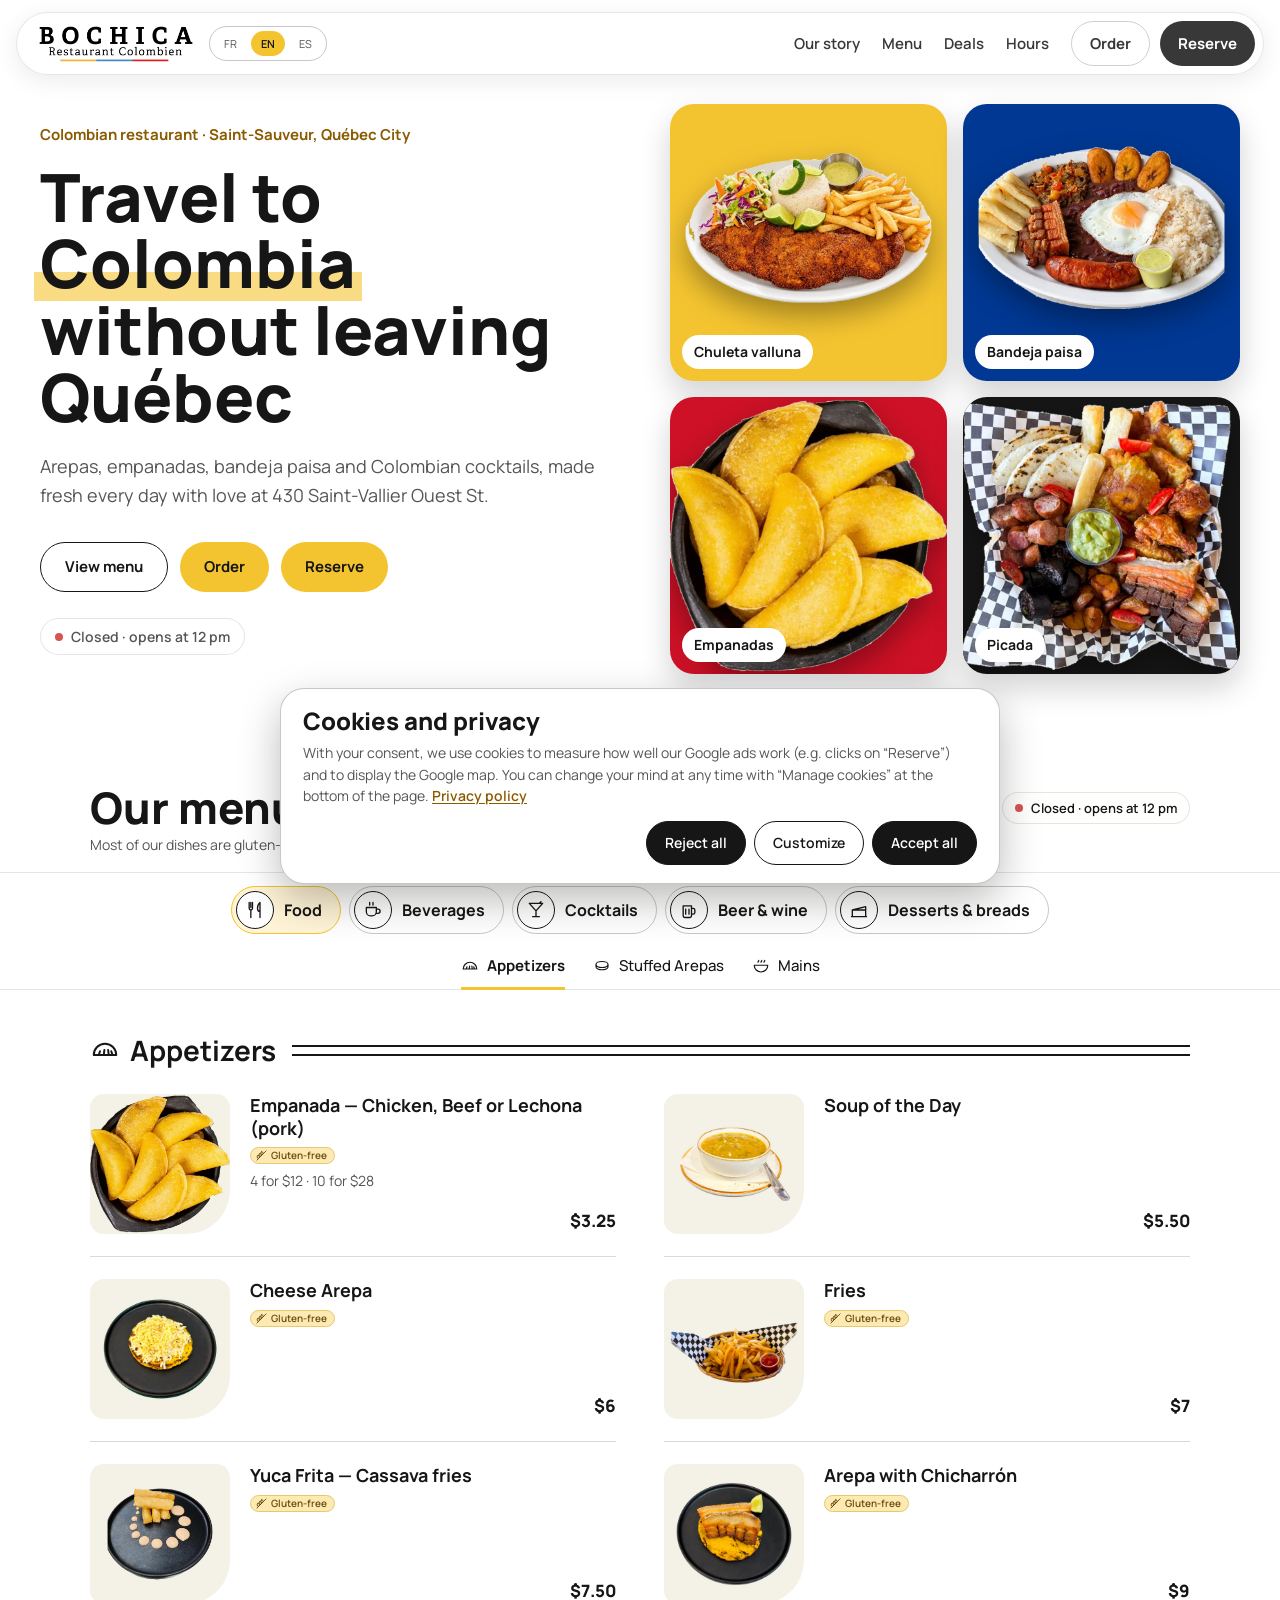
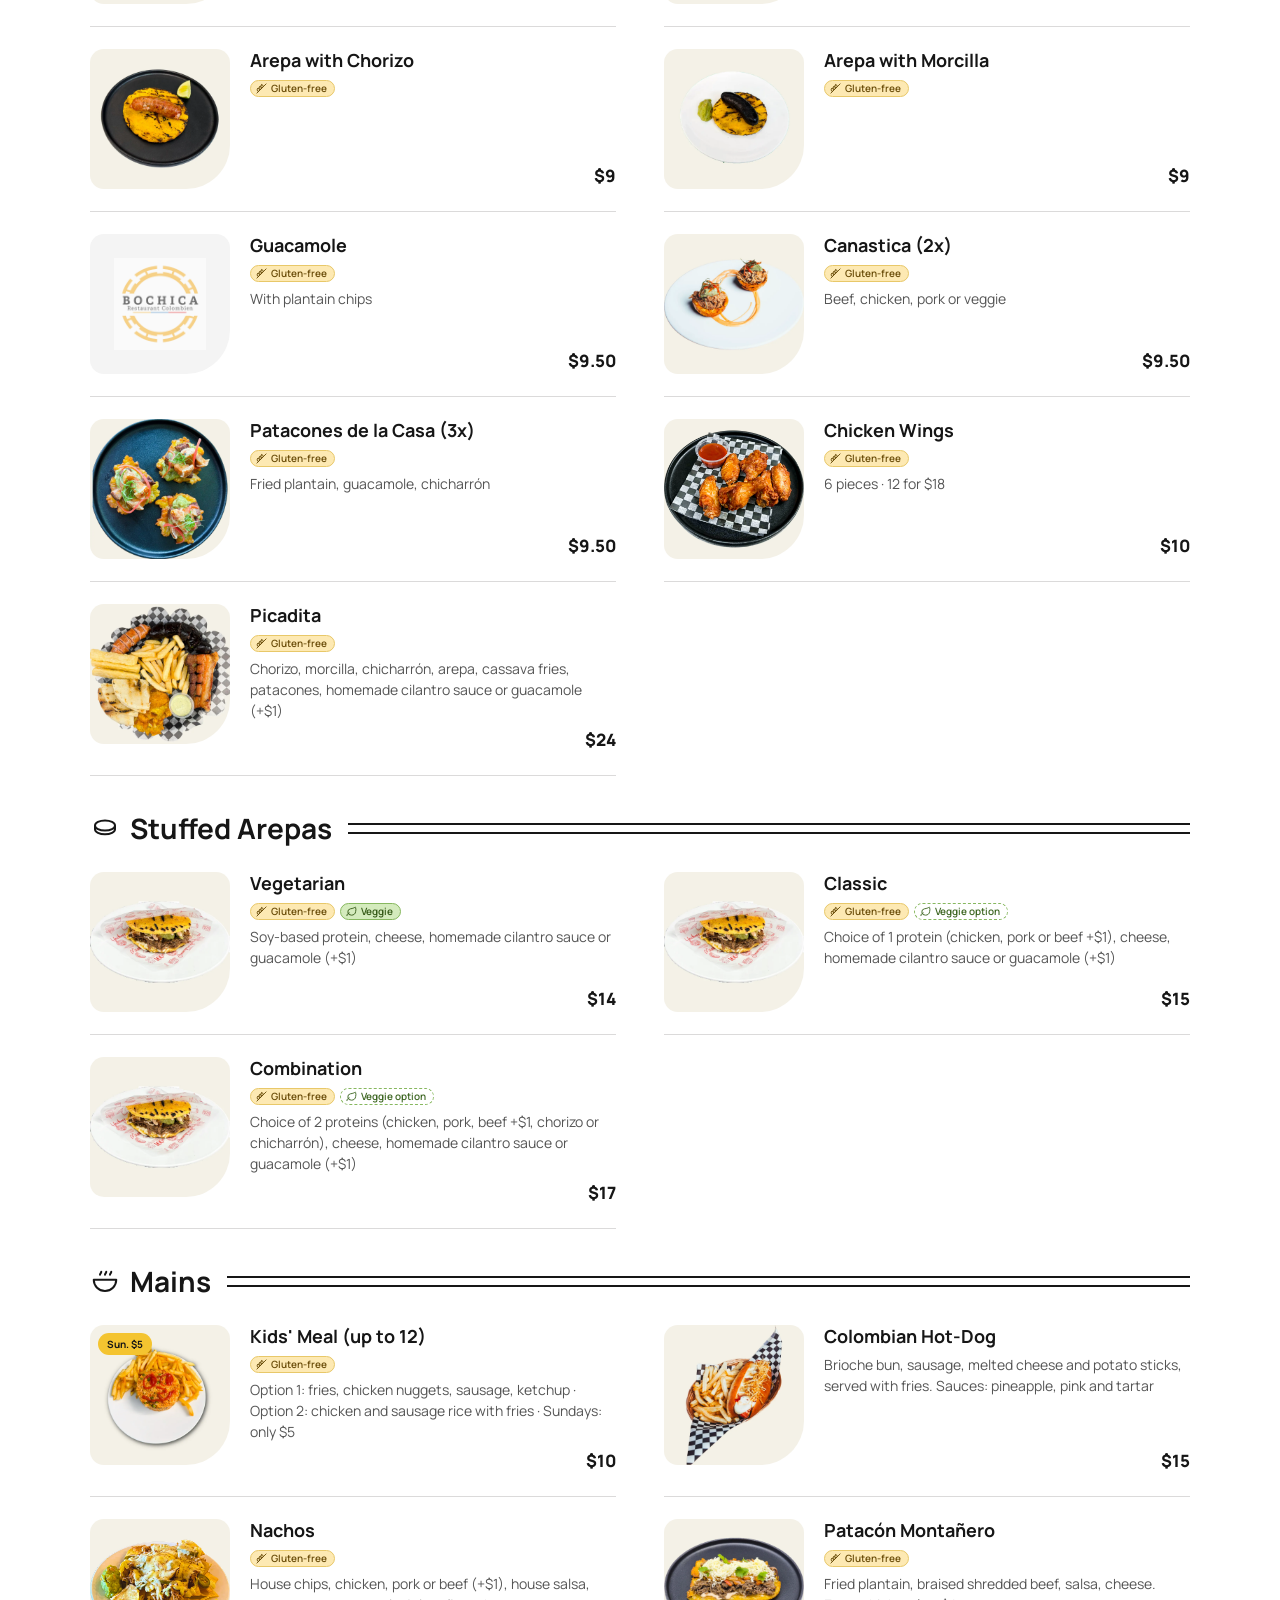
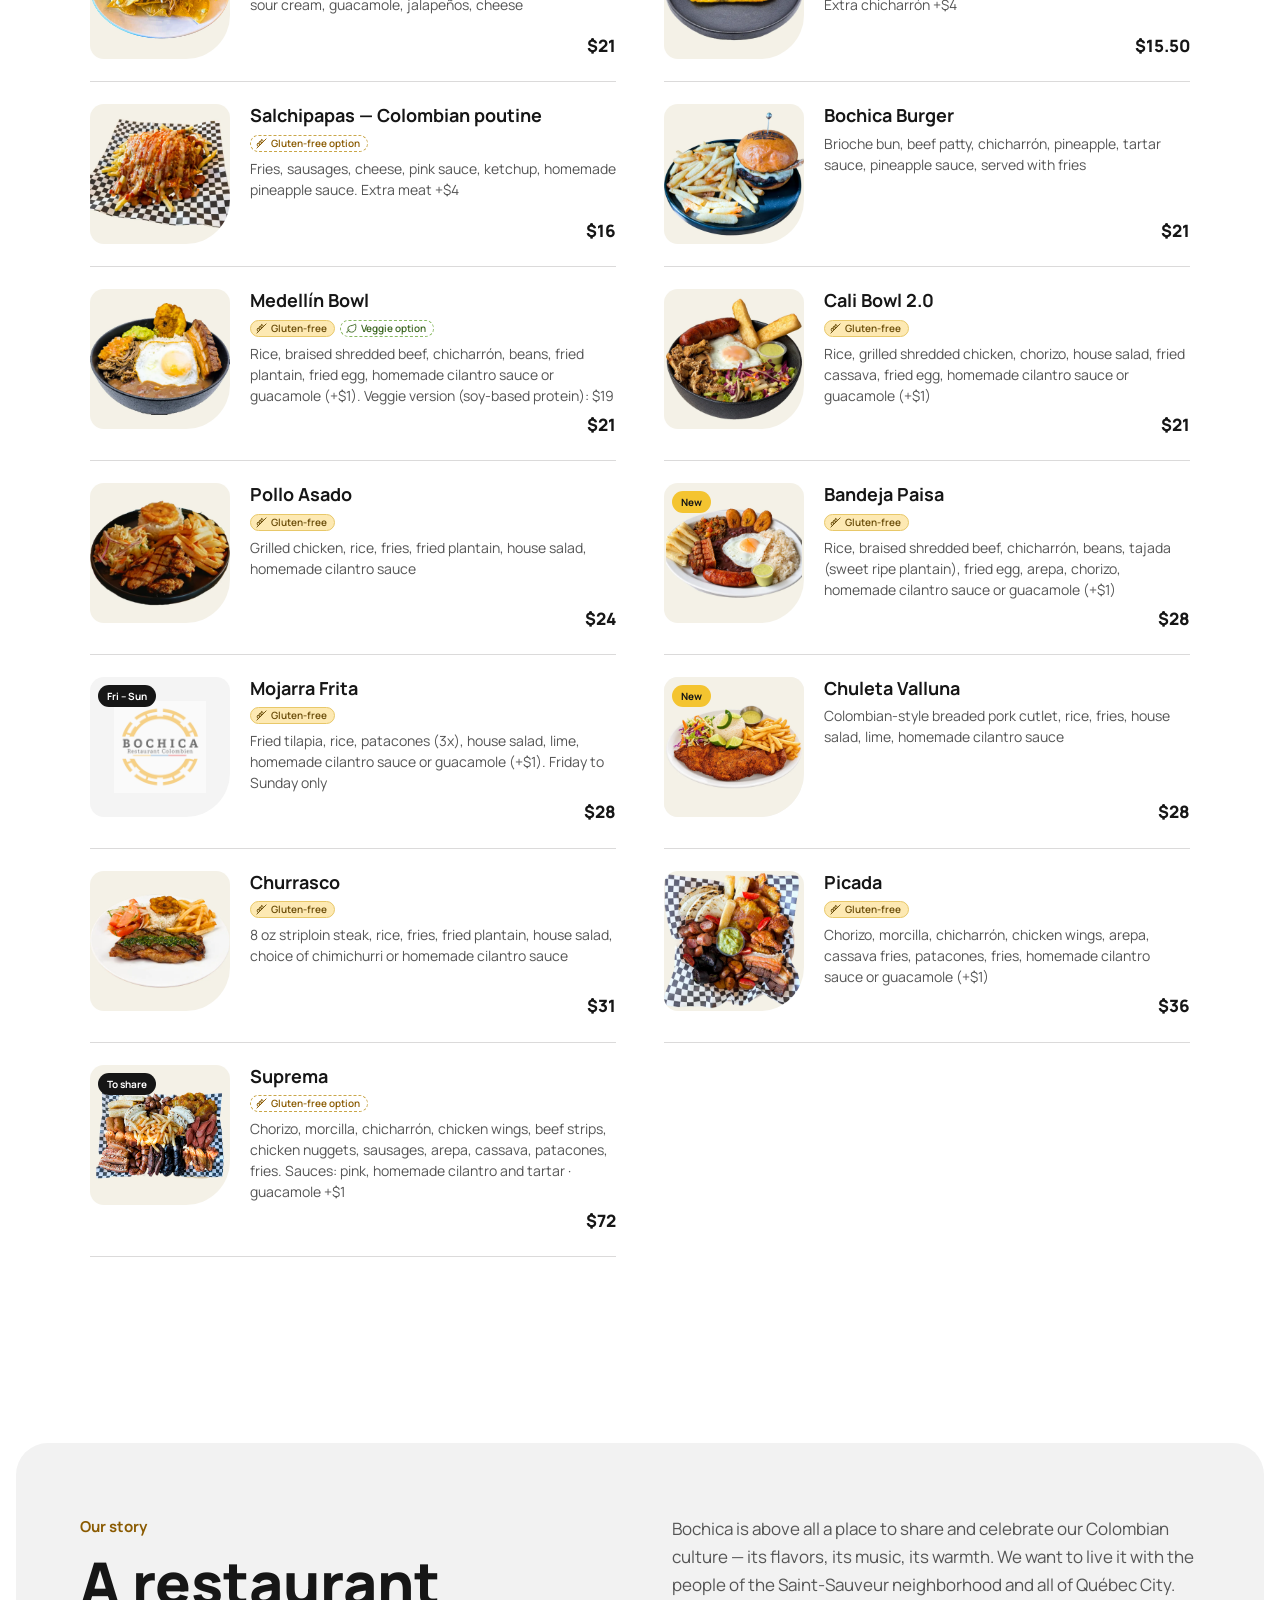
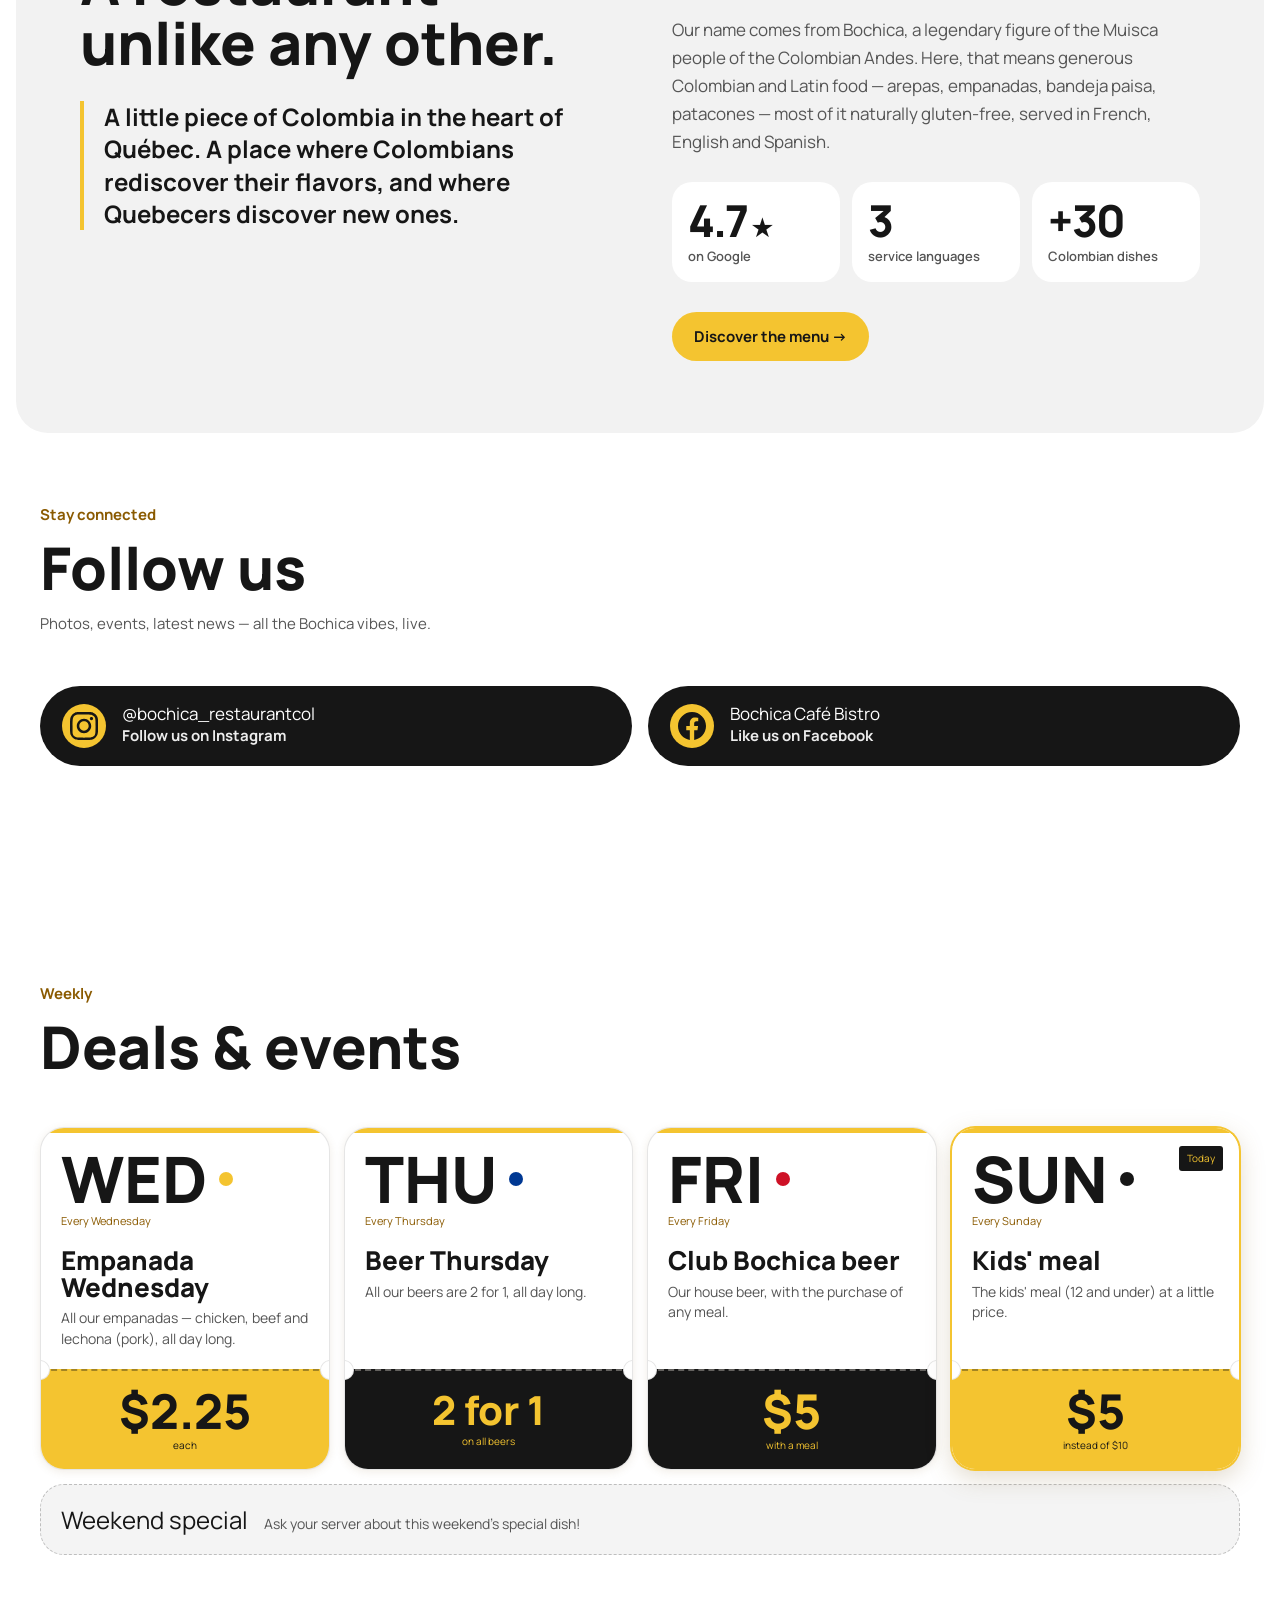
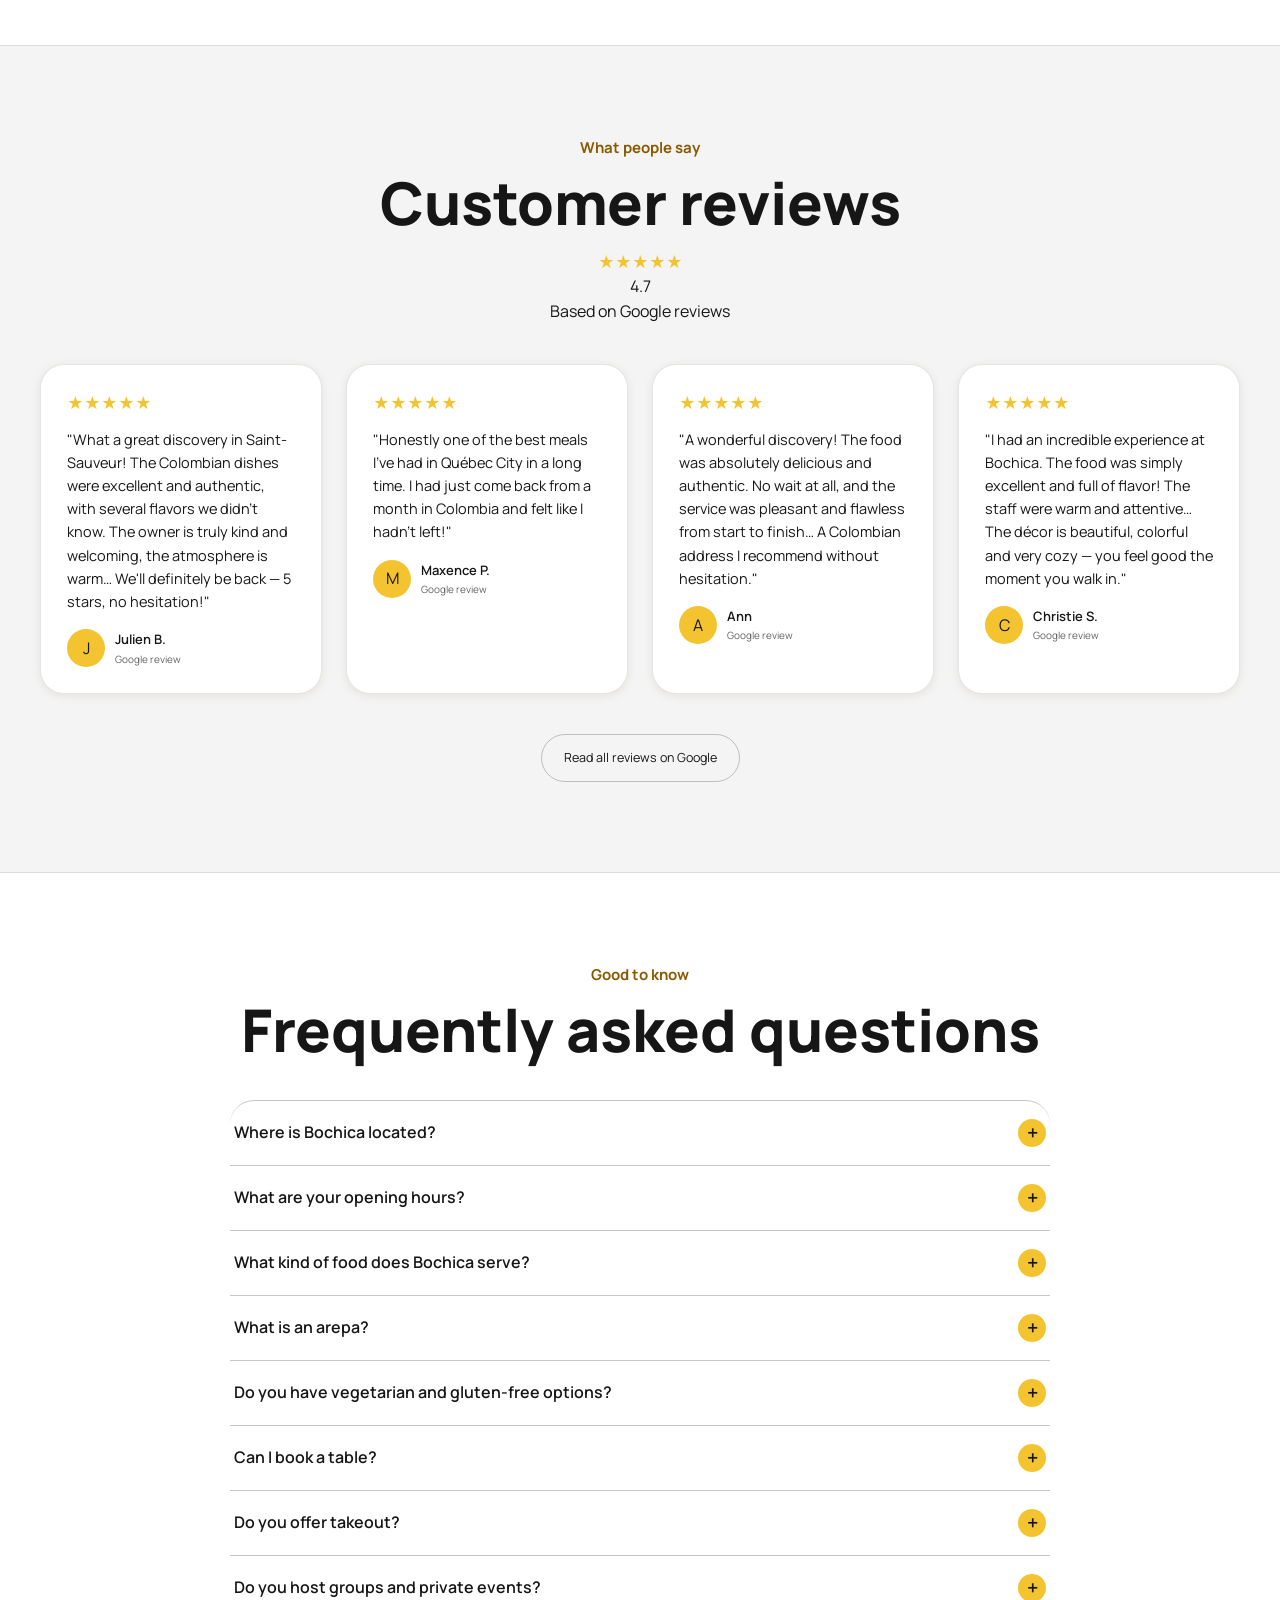
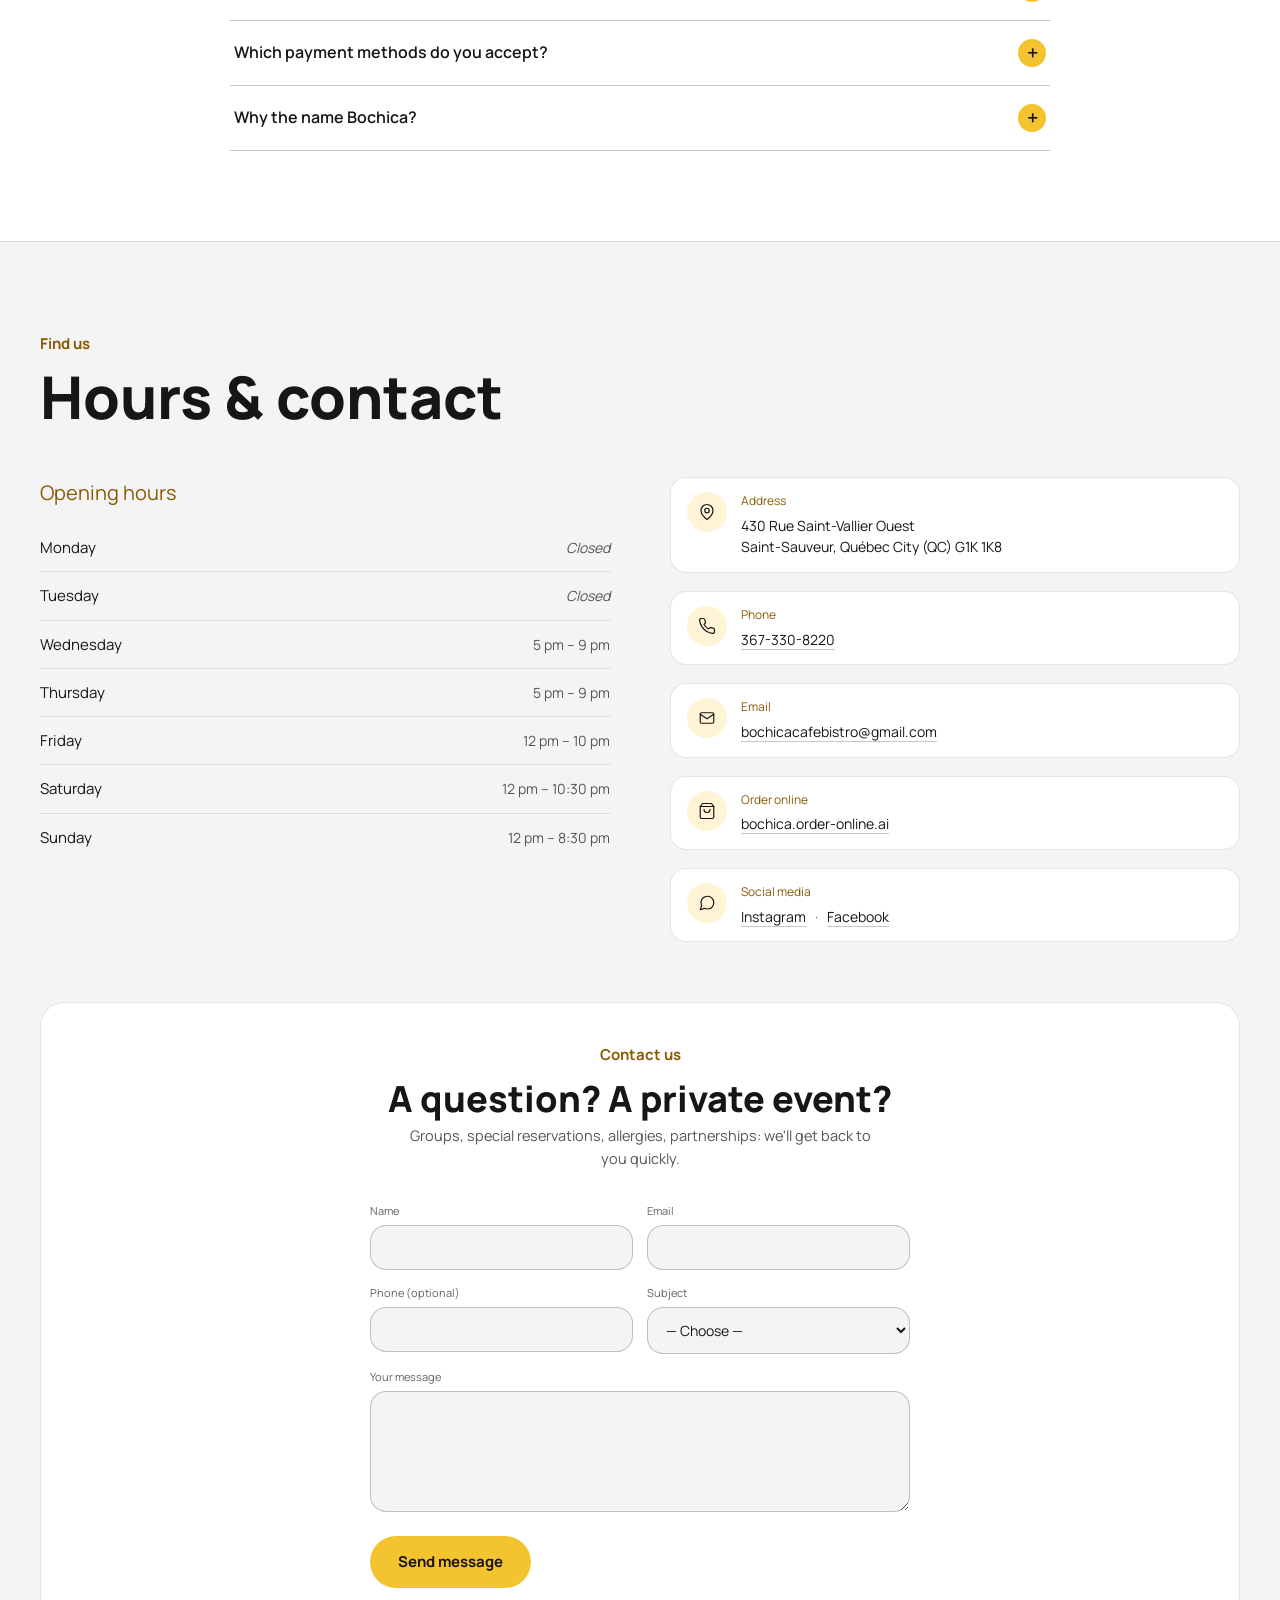
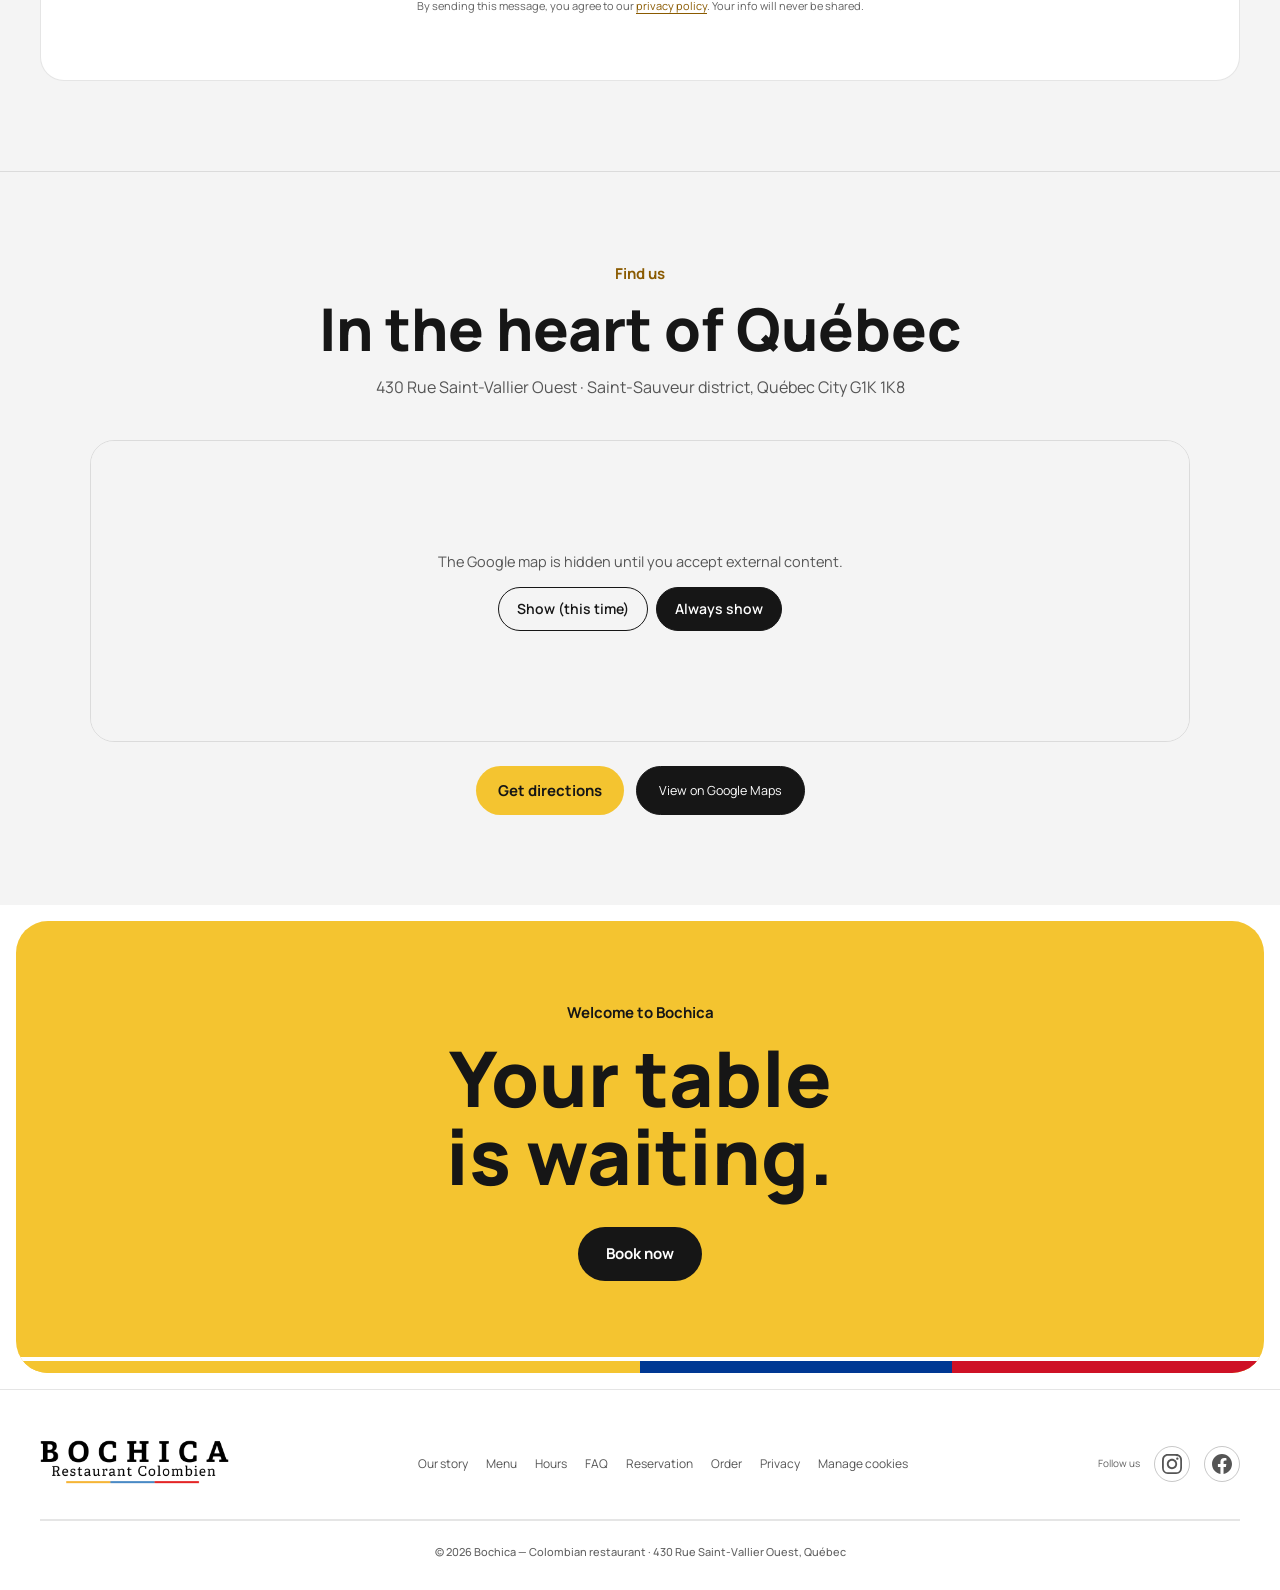
==== en/index.html @ 5a5da404 "sdf" ====
<!DOCTYPE html>
<!-- ⚠️ FICHIER GÉNÉRÉ par tools/build_lang.py à partir de index.html — NE PAS MODIFIER À LA MAIN.
     Modifier index.html (attributs data-en) puis relancer : python3 tools/build_lang.py -->

<html data-page-lang="en" lang="en-CA">
<head>
<meta charset="utf-8"/>
<meta content="width=device-width, initial-scale=1.0" name="viewport"/>
<meta content="light" name="color-scheme"/>
<!-- ============ SEO — Balises principales ============ -->
<title>Bochica Restaurant Colombien · Colombian &amp; Latin Food, Québec City</title>
<meta content="Colombian and Latin restaurant in Québec City: arepas, empanadas, bandeja paisa, cocktails. Saint-Sauveur, 430 Saint-Vallier W. Book or order online." name="description"/>
<meta content="Bochica Restaurant Colombien" name="author"/>
<meta content="index, follow, max-image-preview:large, max-snippet:-1, max-video-preview:-1" name="robots"/>
<meta content="CA-QC" name="geo.region"/>
<meta content="Québec" name="geo.placename"/>
<meta content="46.811622;-71.239785" name="geo.position"/>
<meta content="46.811622, -71.239785" name="ICBM"/>
<!-- URL canonique -->
<link href="https://bochicacafebistro.ca/en/" rel="canonical"/>
<!-- Favicon & icônes -->
<link href="/favicon.ico" rel="icon" type="image/x-icon"/>
<link href="/images/favicon-16x16.png" rel="icon" sizes="16x16" type="image/png"/>
<link href="/images/favicon-32x32.png" rel="icon" sizes="32x32" type="image/png"/>
<link href="/images/favicon-48x48.png" rel="icon" sizes="48x48" type="image/png"/>
<link href="/images/apple-touch-icon.png" rel="apple-touch-icon" sizes="180x180"/>
<link href="/site.webmanifest" rel="manifest"/>
<meta content="#f5f1e8" name="theme-color"/>
<meta content="yes" name="apple-mobile-web-app-capable"/>
<meta content="yes" name="mobile-web-app-capable"/>
<meta content="default" name="apple-mobile-web-app-status-bar-style"/>
<meta content="Bochica" name="apple-mobile-web-app-title"/>
<!-- Préchargement des ressources critiques pour Core Web Vitals -->
<!-- NOTE: pas de preload du logo (800 KB) — non-LCP, gaspille de la bande passante critique.
       NOTE: le preload de hero.jpg a été retiré car le fichier n'existe pas encore.
       À réactiver dès que images/hero.jpg (poster vidéo) sera ajouté. -->
<!-- DNS prefetch pour optimiser les connexions externes -->
<link href="https://widgets.libroreserve.com" rel="dns-prefetch"/>
<link href="https://bochica.order-online.ai" rel="dns-prefetch"/>
<link href="https://www.google.com" rel="dns-prefetch"/>
<!-- Typographie : Bebas Neue (titres impact) + Inter (corps) + JetBrains Mono (microcopy) -->
<link href="https://fonts.googleapis.com" rel="preconnect"/>
<link crossorigin="" href="https://fonts.gstatic.com" rel="preconnect"/>
<link as="style" href="https://fonts.googleapis.com/css2?family=Bebas+Neue&amp;family=Manrope:wght@500;600;700;800&amp;family=Inter:wght@400;500;600;700&amp;family=JetBrains+Mono:wght@400;500;600&amp;display=swap" rel="preload"/>
<link href="https://fonts.googleapis.com/css2?family=Bebas+Neue&amp;family=Manrope:wght@500;600;700;800&amp;family=Inter:wght@400;500;600;700&amp;family=JetBrains+Mono:wght@400;500;600&amp;display=swap" rel="stylesheet"/>
<!-- ============ Open Graph (Facebook, LinkedIn, WhatsApp) ============ -->
<meta content="restaurant.restaurant" property="og:type"/>
<meta content="Bochica Restaurant Colombien" property="og:site_name"/>
<meta content="https://bochicacafebistro.ca/en/" property="og:url"/>
<meta content="Bochica Restaurant Colombien · Colombian &amp; Latin Food, Québec City" property="og:title"/>
<meta content="Travel to Colombia without leaving Québec! Arepas, empanadas, bandeja paisa and Latin cocktails at 430 Rue Saint-Vallier Ouest, Québec City." property="og:description"/>
<meta content="https://bochicacafebistro.ca/images/og-bochica.jpg" property="og:image"/>
<meta content="https://bochicacafebistro.ca/images/og-bochica.jpg" property="og:image:secure_url"/>
<meta content="image/jpeg" property="og:image:type"/>
<meta content="1200" property="og:image:width"/>
<meta content="630" property="og:image:height"/>
<meta content="Bochica, Colombian restaurant in Québec City — Medellín bowl" property="og:image:alt"/>
<meta content="en_CA" property="og:locale"/>
<meta content="fr_CA" property="og:locale:alternate"/>
<meta content="es_ES" property="og:locale:alternate"/>
<meta content="430 Rue Saint-Vallier Ouest" property="restaurant:contact_info:street_address"/>
<meta content="Québec" property="restaurant:contact_info:locality"/>
<meta content="QC" property="restaurant:contact_info:region"/>
<meta content="G1K 1K8" property="restaurant:contact_info:postal_code"/>
<meta content="Canada" property="restaurant:contact_info:country_name"/>
<meta content="+1-367-330-8220" property="restaurant:contact_info:phone_number"/>
<!-- ============ Twitter / X Cards ============ -->
<meta content="summary_large_image" name="twitter:card"/>
<meta content="https://bochicacafebistro.ca/en/" name="twitter:url"/>
<meta content="Bochica Restaurant Colombien · Colombian &amp; Latin Food, Québec City" name="twitter:title"/>
<meta content="Travel to Colombia without leaving Québec! Arepas, empanadas, bandeja paisa and Latin cocktails at 430 Rue Saint-Vallier Ouest, Québec City." name="twitter:description"/>
<meta content="https://bochicacafebistro.ca/images/og-bochica.jpg" name="twitter:image"/>
<meta content="Bochica, Colombian restaurant in Québec City — Medellín bowl" name="twitter:image:alt"/>
<!-- ============ Données structurées — Schema.org Restaurant ============ -->
<script type="application/ld+json">
  {
    "@context": "https://schema.org",
    "@type": "Restaurant",
    "@id": "https://bochicacafebistro.ca/#restaurant",
    "name": "Bochica Restaurant Colombien",
    "alternateName": [
      "Bochica",
      "Bochica Café Bistro",
      "Restaurant Bochica"
    ],
    "description": "Colombian and Latin restaurant in Québec City (Saint-Sauveur): arepas, empanadas, bandeja paisa, patacones, sharing platters, Latin cocktails and Colombian desserts. Most dishes are gluten-free. Service in French, English and Spanish.",
    "image": [
      "https://bochicacafebistro.ca/images/og-bochica.jpg",
      "https://bochicacafebistro.ca/images/bandeja-medellin.webp",
      "https://bochicacafebistro.ca/images/bochica-burger.webp",
      "https://bochicacafebistro.ca/images/picada-suprema.webp",
      "https://bochicacafebistro.ca/images/arepa-classique.webp"
    ],
    "photo": [
      "https://bochicacafebistro.ca/images/bandeja-medellin.webp",
      "https://bochicacafebistro.ca/images/picada.webp",
      "https://bochicacafebistro.ca/images/patacones-de-la-casa.webp",
      "https://bochicacafebistro.ca/images/churrasco.webp",
      "https://bochicacafebistro.ca/images/pollo-asado.webp",
      "https://bochicacafebistro.ca/images/bochica-burger.webp"
    ],
    "logo": "https://bochicacafebistro.ca/images/logo-bochica.png",
    "url": "https://bochicacafebistro.ca/en/",
    "telephone": "+1-367-330-8220",
    "email": "bochicacafebistro@gmail.com",
    "priceRange": "$$",
    "servesCuisine": [
      "Colombienne",
      "Latino-américaine",
      "Sud-américaine",
      "Colombian",
      "Latin American"
    ],
    "knowsLanguage": [
      "fr",
      "en",
      "es"
    ],
    "paymentAccepted": [
      "Cash",
      "Credit Card",
      "Debit Card"
    ],
    "currenciesAccepted": "CAD",
    "publicAccess": true,
    "isAccessibleForFree": true,
    "smokingAllowed": false,
    "hasMap": "https://www.google.com/maps/place/?q=place_id:ChIJmYzJQnqXuEwRTWtbmpZ_2zA",
    "geo": {
      "@type": "GeoCoordinates",
      "latitude": 46.811622,
      "longitude": -71.239785
    },
    "address": {
      "@type": "PostalAddress",
      "streetAddress": "430 Rue Saint-Vallier Ouest",
      "addressLocality": "Québec",
      "addressRegion": "QC",
      "postalCode": "G1K 1K8",
      "addressCountry": "CA"
    },
    "openingHoursSpecification": [
      {
        "@type": "OpeningHoursSpecification",
        "dayOfWeek": [
          "Wednesday",
          "Thursday"
        ],
        "opens": "17:00",
        "closes": "21:00"
      },
      {
        "@type": "OpeningHoursSpecification",
        "dayOfWeek": "Friday",
        "opens": "12:00",
        "closes": "22:00"
      },
      {
        "@type": "OpeningHoursSpecification",
        "dayOfWeek": "Saturday",
        "opens": "12:00",
        "closes": "22:30"
      },
      {
        "@type": "OpeningHoursSpecification",
        "dayOfWeek": "Sunday",
        "opens": "12:00",
        "closes": "20:30"
      }
    ],
    "acceptsReservations": true,
    "hasMenu": "https://bochicacafebistro.ca/#menu",
    "potentialAction": [
      {
        "@type": "ReserveAction",
        "target": {
          "@type": "EntryPoint",
          "urlTemplate": "https://widgets.libroreserve.com/WEB/QC017664192446445AC/book",
          "inLanguage": "fr-CA",
          "actionPlatform": [
            "http://schema.org/DesktopWebPlatform",
            "http://schema.org/MobileWebPlatform"
          ]
        }
      },
      {
        "@type": "OrderAction",
        "target": {
          "@type": "EntryPoint",
          "urlTemplate": "https://bochica.order-online.ai/",
          "inLanguage": "fr-CA",
          "actionPlatform": [
            "http://schema.org/DesktopWebPlatform",
            "http://schema.org/MobileWebPlatform"
          ]
        },
        "deliveryMethod": [
          "http://purl.org/goodrelations/v1#DeliveryModePickUp"
        ]
      }
    ],
    "sameAs": [
      "https://www.instagram.com/bochica_restaurantcol/",
      "https://www.facebook.com/61567223975718",
      "https://www.google.com/maps/place/?q=place_id:ChIJmYzJQnqXuEwRTWtbmpZ_2zA",
      "https://www.tripadvisor.ca/Restaurant_Review-g155033-d33771823-Reviews-Bochica_cafe_bistro-Quebec_City_Quebec.html",
      "https://www.restoquebec.ca/resto/bochica-cafe-bistro-quebec/19859/fr/"
    ]
  }
  </script>
<!-- ============ Données structurées — Schema.org Menu ============ -->
<script type="application/ld+json">
  {
    "@context": "https://schema.org",
    "@type": "Menu",
    "name": "Menu Bochica",
    "inLanguage": "fr-CA",
    "hasMenuSection": [
      {
        "@type": "MenuSection",
        "name": "Entrées",
        "hasMenuItem": [
          {"@type":"MenuItem","name":"Empanada — Poulet, bœuf ou lechona (porc)","description":"4 pour 12 $ · 10 pour 28 $","image":"https://bochicacafebistro.ca/images/empanadas.webp","offers":{"@type":"Offer","price":"3.25","priceCurrency":"CAD"}},
          {"@type":"MenuItem","name":"Soupe du jour","image":"https://bochicacafebistro.ca/images/sancochito.webp","offers":{"@type":"Offer","price":"5.50","priceCurrency":"CAD"}},
          {"@type":"MenuItem","name":"Arepa au fromage","image":"https://bochicacafebistro.ca/images/arepa-au-fromage.webp","suitableForDiet":["https://schema.org/VegetarianDiet","https://schema.org/GlutenFreeDiet"],"offers":{"@type":"Offer","price":"6.00","priceCurrency":"CAD"}},
          {"@type":"MenuItem","name":"Frites","image":"https://bochicacafebistro.ca/images/frites.webp","suitableForDiet":["https://schema.org/VegetarianDiet","https://schema.org/GlutenFreeDiet"],"offers":{"@type":"Offer","price":"7.00","priceCurrency":"CAD"}},
          {"@type":"MenuItem","name":"Yuca frita — Frites de manioc","image":"https://bochicacafebistro.ca/images/frites-de-yuca.webp","offers":{"@type":"Offer","price":"7.50","priceCurrency":"CAD"}},
          {"@type":"MenuItem","name":"Arepa avec chicharrón","image":"https://bochicacafebistro.ca/images/arepa-avec-chicharron.webp","suitableForDiet":"https://schema.org/GlutenFreeDiet","offers":{"@type":"Offer","price":"9.00","priceCurrency":"CAD"}},
          {"@type":"MenuItem","name":"Arepa avec chorizo","image":"https://bochicacafebistro.ca/images/arepa-avec-chorizo.webp","suitableForDiet":"https://schema.org/GlutenFreeDiet","offers":{"@type":"Offer","price":"9.00","priceCurrency":"CAD"}},
          {"@type":"MenuItem","name":"Arepa avec morcilla","image":"https://bochicacafebistro.ca/images/arepa-avec-morcilla.webp","suitableForDiet":"https://schema.org/GlutenFreeDiet","offers":{"@type":"Offer","price":"9.00","priceCurrency":"CAD"}},
          {"@type":"MenuItem","name":"Guacamole avec chips de plantain","description":"Avec chips de plantain","offers":{"@type":"Offer","price":"9.50","priceCurrency":"CAD"}},
          {"@type":"MenuItem","name":"Canastica (2x)","description":"Bœuf, poulet, porc ou végé","image":"https://bochicacafebistro.ca/images/canastica.webp","offers":{"@type":"Offer","price":"9.50","priceCurrency":"CAD"}},
          {"@type":"MenuItem","name":"Patacones de la casa (3x)","description":"Plantain frit, guacamole, chicharrón","image":"https://bochicacafebistro.ca/images/patacones-de-la-casa.webp","offers":{"@type":"Offer","price":"9.50","priceCurrency":"CAD"}},
          {"@type":"MenuItem","name":"Ailes de poulet","description":"6 morceaux · 12 pour 18 $","image":"https://bochicacafebistro.ca/images/ailes-poulet.webp","offers":{"@type":"Offer","price":"10.00","priceCurrency":"CAD"}},
          {"@type":"MenuItem","name":"Picadita","description":"Chorizo, morcilla, chicharrón, arepa, frites de manioc, patacones, sauce coriandre maison ou guacamole (+1 $)","image":"https://bochicacafebistro.ca/images/picadita.webp","offers":{"@type":"Offer","price":"24.00","priceCurrency":"CAD"}}
        ]
      },
      {
        "@type": "MenuSection",
        "name": "Arepas farcies",
        "hasMenuItem": [
          {"@type":"MenuItem","name":"Arepa Végétarienne","description":"Protéine à base de soja, fromage, sauce coriandre maison ou guacamole (+1 $)","image":"https://bochicacafebistro.ca/images/arepa-classique.webp","suitableForDiet":["https://schema.org/VegetarianDiet","https://schema.org/GlutenFreeDiet"],"offers":{"@type":"Offer","price":"14.00","priceCurrency":"CAD"}},
          {"@type":"MenuItem","name":"Arepa Classique","description":"1 protéine au choix (poulet, porc ou bœuf +1 $), fromage, sauce coriandre maison ou guacamole (+1 $)","image":"https://bochicacafebistro.ca/images/arepa-classique.webp","suitableForDiet":"https://schema.org/GlutenFreeDiet","offers":{"@type":"Offer","price":"15.00","priceCurrency":"CAD"}},
          {"@type":"MenuItem","name":"Arepa Mixte","description":"2 protéines au choix (poulet, porc, bœuf +1 $, chorizo ou chicharrón), fromage, sauce coriandre maison ou guacamole (+1 $)","image":"https://bochicacafebistro.ca/images/arepa-classique.webp","suitableForDiet":"https://schema.org/GlutenFreeDiet","offers":{"@type":"Offer","price":"17.00","priceCurrency":"CAD"}}
        ]
      },
      {
        "@type": "MenuSection",
        "name": "Repas",
        "hasMenuItem": [
          {"@type":"MenuItem","name":"Repas enfant (jusqu'à 12 ans)","description":"Option 1 : frites, croquettes de poulet, saucisse, ketchup · Option 2 : riz au poulet et saucisses, accompagné de frites · Le dimanche : seulement 5 $","image":"https://bochicacafebistro.ca/images/repas-enfant.webp","offers":{"@type":"Offer","price":"10.00","priceCurrency":"CAD"}},
          {"@type":"MenuItem","name":"Hot-dog colombien","description":"Pain brioché, saucisse, fromage gratiné et croustilles, accompagné de frites. Sauces : ananas, rosé et tartare","image":"https://bochicacafebistro.ca/images/hot-dog-colombien.webp","offers":{"@type":"Offer","price":"15.00","priceCurrency":"CAD"}},
          {"@type":"MenuItem","name":"Nachos","description":"Chips maison, poulet, porc ou bœuf (+1 $), salsa maison, crème sure, guacamole, jalapeños, fromage","image":"https://bochicacafebistro.ca/images/nachos.webp","suitableForDiet":"https://schema.org/GlutenFreeDiet","offers":{"@type":"Offer","price":"21.00","priceCurrency":"CAD"}},
          {"@type":"MenuItem","name":"Patacón montañero","description":"Patacón, bœuf braisé, salsa, fromage. Extra chicharrón +4 $","image":"https://bochicacafebistro.ca/images/patacon-montanero.webp","offers":{"@type":"Offer","price":"15.50","priceCurrency":"CAD"}},
          {"@type":"MenuItem","name":"Salchipapas","description":"Frites, saucisses, fromage, sauce rosé, ketchup, sauce ananas maison. Extra viande +4 $","image":"https://bochicacafebistro.ca/images/salchipapas.webp","offers":{"@type":"Offer","price":"16.00","priceCurrency":"CAD"}},
          {"@type":"MenuItem","name":"Bochica Burger","description":"Pain brioché, bœuf, chicharrón, ananas, sauce tartare, sauce ananas, accompagné de frites","image":"https://bochicacafebistro.ca/images/bochica-burger.webp","offers":{"@type":"Offer","price":"21.00","priceCurrency":"CAD"}},
          {"@type":"MenuItem","name":"Bol Medellín","description":"Riz, bœuf braisé, chicharrón, haricots, patacón, œuf frit, sauce coriandre maison ou guacamole (+1 $). Version végé (protéine à base de soja) : 19 $","image":"https://bochicacafebistro.ca/images/bandeja-medellin.webp","suitableForDiet":"https://schema.org/GlutenFreeDiet","offers":{"@type":"Offer","price":"21.00","priceCurrency":"CAD"}},
          {"@type":"MenuItem","name":"Bol Cali 2.0","description":"Riz, poulet grillé et effiloché, chorizo, salade maison, yuca frite, œuf frit, sauce coriandre maison ou guacamole (+1 $)","image":"https://bochicacafebistro.ca/images/bol-cali-2.webp","suitableForDiet":"https://schema.org/GlutenFreeDiet","offers":{"@type":"Offer","price":"21.00","priceCurrency":"CAD"}},
          {"@type":"MenuItem","name":"Pollo Asado","description":"Poulet grillé, riz, frites, patacona, salade maison, sauce coriandre maison","image":"https://bochicacafebistro.ca/images/pollo-asado.webp","suitableForDiet":"https://schema.org/GlutenFreeDiet","offers":{"@type":"Offer","price":"24.00","priceCurrency":"CAD"}},
          {"@type":"MenuItem","name":"Bandeja paisa","description":"Riz, bœuf braisé, chicharrón, haricots, tajada (plantain mûr), œuf frit, arepa, chorizo, sauce coriandre maison ou guacamole (+1 $)","image":"https://bochicacafebistro.ca/images/bandeja-paisa.webp","suitableForDiet":"https://schema.org/GlutenFreeDiet","offers":{"@type":"Offer","price":"28.00","priceCurrency":"CAD"}},
          {"@type":"MenuItem","name":"Mojarra frita","description":"Tilapia frit, riz, patacones (3x), salade maison, lime, sauce coriandre maison ou guacamole (+1 $). Seulement du vendredi au dimanche","suitableForDiet":"https://schema.org/GlutenFreeDiet","offers":{"@type":"Offer","price":"28.00","priceCurrency":"CAD"}},
          {"@type":"MenuItem","name":"Chuleta valluna","description":"Escalope de porc panée à la colombienne, riz, frites, salade maison, lime, sauce coriandre maison","image":"https://bochicacafebistro.ca/images/chuleta-valluna.webp","offers":{"@type":"Offer","price":"28.00","priceCurrency":"CAD"}},
          {"@type":"MenuItem","name":"Churrasco","description":"Contre-filet de bœuf 8 oz, riz, frites, patacona, salade maison, chimichurri ou sauce coriandre maison au choix","image":"https://bochicacafebistro.ca/images/churrasco.webp","suitableForDiet":"https://schema.org/GlutenFreeDiet","offers":{"@type":"Offer","price":"31.00","priceCurrency":"CAD"}},
          {"@type":"MenuItem","name":"Picada","description":"Chorizo, morcilla, chicharrón, ailes de poulet, arepa, frites de manioc, patacones, frites, sauce coriandre maison ou guacamole (+1 $)","image":"https://bochicacafebistro.ca/images/picada.webp","suitableForDiet":"https://schema.org/GlutenFreeDiet","offers":{"@type":"Offer","price":"36.00","priceCurrency":"CAD"}},
          {"@type":"MenuItem","name":"Picada Suprema","description":"Chorizo, morcilla, chicharrón, ailes de poulet, lanières de bœuf, croquettes de poulet, saucisses, arepa, manioc, patacones, frites. Sauces : rosé, coriandre maison et tartare · guacamole +1 $","image":"https://bochicacafebistro.ca/images/picada-suprema.webp","offers":{"@type":"Offer","price":"72.00","priceCurrency":"CAD"}}
        ]
      },
      {
        "@type": "MenuSection",
        "name": "Breuvages",
        "hasMenuItem": [
          {"@type":"MenuItem","name":"Café noir","image":"https://bochicacafebistro.ca/images/cafe-noir.webp","offers":{"@type":"Offer","price":"3.50","priceCurrency":"CAD"}},
          {"@type":"MenuItem","name":"Cappuccino","image":"https://bochicacafebistro.ca/images/cappuccino.webp","offers":{"@type":"Offer","price":"4.50","priceCurrency":"CAD"}},
          {"@type":"MenuItem","name":"Chocolat chaud","image":"https://bochicacafebistro.ca/images/chocolat-chaud.webp","offers":{"@type":"Offer","price":"4.50","priceCurrency":"CAD"}},
          {"@type":"MenuItem","name":"Coke · Coke Diète · Sprite · Fanta","image":"https://bochicacafebistro.ca/images/coca-cola.webp","offers":{"@type":"Offer","price":"3.25","priceCurrency":"CAD"}},
          {"@type":"MenuItem","name":"Jarritos","image":"https://bochicacafebistro.ca/images/jarritos.webp","offers":{"@type":"Offer","price":"3.50","priceCurrency":"CAD"}},
          {"@type":"MenuItem","name":"Colombiana ou Manzana","image":"https://bochicacafebistro.ca/images/colombiana.webp","offers":{"@type":"Offer","price":"3.75","priceCurrency":"CAD"}},
          {"@type":"MenuItem","name":"Pony Malta","image":"https://bochicacafebistro.ca/images/pony-malta.webp","offers":{"@type":"Offer","price":"4.00","priceCurrency":"CAD"}},
          {"@type":"MenuItem","name":"Red Bull","image":"https://bochicacafebistro.ca/images/red-bull.webp","offers":{"@type":"Offer","price":"4.25","priceCurrency":"CAD"}},
          {"@type":"MenuItem","name":"Jus naturels colombiens"}
        ]
      },
      {
        "@type": "MenuSection",
        "name": "Cocktails",
        "hasMenuItem": [
          {"@type":"MenuItem","name":"Mocktails","offers":{"@type":"Offer","price":"8.00","priceCurrency":"CAD"}},
          {"@type":"MenuItem","name":"Cocktails classiques","offers":{"@type":"Offer","price":"10.00","priceCurrency":"CAD"}},
          {"@type":"MenuItem","name":"Cocktails signature","offers":{"@type":"Offer","priceSpecification":{"@type":"PriceSpecification","minPrice":"12.00","maxPrice":"12.50","priceCurrency":"CAD"}}}
        ]
      },
      {
        "@type": "MenuSection",
        "name": "Bières, vins et spiritueux",
        "hasMenuItem": [
          {"@type":"MenuItem","name":"Club Bochica — Lager 4%","description":"Notre bière maison","image":"https://bochicacafebistro.ca/images/club-bochica.webp","offers":{"@type":"Offer","price":"9.50","priceCurrency":"CAD"}},
          {"@type":"MenuItem","name":"Heineken Sans alcool 0%","image":"https://bochicacafebistro.ca/images/heineken-00.webp","offers":{"@type":"Offer","price":"8.00","priceCurrency":"CAD"}},
          {"@type":"MenuItem","name":"Labrosse INOX — Lager 5%","image":"https://bochicacafebistro.ca/images/labrosse-inox.webp","offers":{"@type":"Offer","price":"9.50","priceCurrency":"CAD"}},
          {"@type":"MenuItem","name":"Blanche ALPHA — Blanche Belge 5%","image":"https://bochicacafebistro.ca/images/alpha-blanche.webp","offers":{"@type":"Offer","price":"9.50","priceCurrency":"CAD"}},
          {"@type":"MenuItem","name":"Rousse ALPHA — Rousse Anglaise 5%","image":"https://bochicacafebistro.ca/images/alpha-rousse.webp","offers":{"@type":"Offer","price":"9.50","priceCurrency":"CAD"}},
          {"@type":"MenuItem","name":"Minuano ALPHA — Nano IPA 3.1%","image":"https://bochicacafebistro.ca/images/alpha-minuano.webp","offers":{"@type":"Offer","price":"10.00","priceCurrency":"CAD"}},
          {"@type":"MenuItem","name":"Briza ALPHA — Goyave & Tangerine 5.6%","image":"https://bochicacafebistro.ca/images/alpha-briza.webp","offers":{"@type":"Offer","price":"10.00","priceCurrency":"CAD"}},
          {"@type":"MenuItem","name":"Kona ALPHA — NEIPA 6.5%","image":"https://bochicacafebistro.ca/images/alpha-kona.webp","offers":{"@type":"Offer","price":"10.00","priceCurrency":"CAD"}},
          {"@type":"MenuItem","name":"Hungaria Mousseux","description":"Mousseux, Hongrie","image":"https://bochicacafebistro.ca/images/hungaria-mousseux.webp","offers":{"@type":"Offer","price":"35.00","priceCurrency":"CAD"}},
          {"@type":"MenuItem","name":"Porderi dal Nespoli","description":"Vin blanc, Italie","image":"https://bochicacafebistro.ca/images/porderi-dal-nespoli.webp","offers":{"@type":"Offer","price":"35.00","priceCurrency":"CAD"}},
          {"@type":"MenuItem","name":"Adega Panalva Dao","description":"Vin blanc, Portugal","image":"https://bochicacafebistro.ca/images/adega-panalva-dao.webp","offers":{"@type":"Offer","price":"35.00","priceCurrency":"CAD"}},
          {"@type":"MenuItem","name":"Roseline","description":"Vin rosé, France","image":"https://bochicacafebistro.ca/images/roseline.webp","offers":{"@type":"Offer","price":"35.00","priceCurrency":"CAD"}},
          {"@type":"MenuItem","name":"Altamente Jumilla","description":"Vin rouge, Espagne","image":"https://bochicacafebistro.ca/images/altamente-jumilla.webp","offers":{"@type":"Offer","price":"35.00","priceCurrency":"CAD"}},
          {"@type":"MenuItem","name":"Cono Sur Pinot Noir","description":"Vin rouge, Chili","image":"https://bochicacafebistro.ca/images/cono-sur-pinot-noir.webp","offers":{"@type":"Offer","price":"35.00","priceCurrency":"CAD"}},
          {"@type":"MenuItem","name":"Aguardiente Antioqueño","description":"Aguardiente colombien — bouteille","image":"https://bochicacafebistro.ca/images/aguardiente-antioqueno.webp","offers":{"@type":"Offer","price":"79.00","priceCurrency":"CAD"}},
          {"@type":"MenuItem","name":"Brugal Rhum Añejo","description":"Rhum — bouteille","image":"https://bochicacafebistro.ca/images/brugal-rhum-anejo.webp","offers":{"@type":"Offer","price":"79.00","priceCurrency":"CAD"}},
          {"@type":"MenuItem","name":"Jose Cuervo Tequila Especial","description":"Tequila — bouteille","image":"https://bochicacafebistro.ca/images/jose-cuervo-tequila.webp","offers":{"@type":"Offer","price":"79.00","priceCurrency":"CAD"}},
          {"@type":"MenuItem","name":"Jimador Tequila Reposado","description":"Tequila reposado — bouteille","image":"https://bochicacafebistro.ca/images/jimador-tequila.webp","offers":{"@type":"Offer","price":"79.00","priceCurrency":"CAD"}},
          {"@type":"MenuItem","name":"Jameson Black Barrel Whiskey","description":"Whiskey irlandais — bouteille","image":"https://bochicacafebistro.ca/images/jameson-black-barrel.webp","offers":{"@type":"Offer","price":"99.00","priceCurrency":"CAD"}}
        ]
      },
      {
        "@type": "MenuSection",
        "name": "Desserts",
        "hasMenuItem": [
          {"@type":"MenuItem","name":"Gelatina"},
          {"@type":"MenuItem","name":"Flan Maracuyá"},
          {"@type":"MenuItem","name":"Brazo de Reina"},
          {"@type":"MenuItem","name":"Tres Leches"},
          {"@type":"MenuItem","name":"Cheesecake"},
          {"@type":"MenuItem","name":"Pandebono","image":"https://bochicacafebistro.ca/images/pandebono.webp"},
          {"@type":"MenuItem","name":"Buñuelo"},
          {"@type":"MenuItem","name":"Pain fromage","image":"https://bochicacafebistro.ca/images/pain-fromage.webp"}
        ]
      }
    ]
  }
  </script>
<!-- ============ Données structurées — FAQPage (GÉNÉRÉ par tools/build_lang.py depuis tools/faq_data.py) ============ -->
<!-- FAQ-JSONLD:START -->
<script type="application/ld+json">
{
  "@context": "https://schema.org",
  "@type": "FAQPage",
  "inLanguage": "en-CA",
  "mainEntity": [
    {
      "@type": "Question",
      "name": "Where is Bochica located?",
      "acceptedAnswer": {
        "@type": "Answer",
        "text": "At 430 Rue Saint-Vallier Ouest, Québec City (QC) G1K 1K8, in the Saint-Sauveur neighbourhood, a few minutes from Saint-Roch and Old Québec."
      }
    },
    {
      "@type": "Question",
      "name": "What are your opening hours?",
      "acceptedAnswer": {
        "@type": "Answer",
        "text": "Wednesday and Thursday 5 pm – 9 pm, Friday 12 pm – 10 pm, Saturday 12 pm – 10:30 pm and Sunday 12 pm – 8:30 pm. Closed Monday and Tuesday."
      }
    },
    {
      "@type": "Question",
      "name": "What kind of food does Bochica serve?",
      "acceptedAnswer": {
        "@type": "Answer",
        "text": "Authentic Colombian and Latin American food: arepas, empanadas, bandeja paisa, patacones, sharing platters (picadas), churrasco, pollo asado, mojarra frita (weekends), Colombian desserts, Latin cocktails, aguardiente and our house beer, Club Bochica."
      }
    },
    {
      "@type": "Question",
      "name": "What is an arepa?",
      "acceptedAnswer": {
        "@type": "Answer",
        "text": "A grilled corn cake, a staple of Colombian food. It is naturally gluten-free. At Bochica we serve it with cheese, with chicharron, chorizo or morcilla, or stuffed (vegetarian, classic or mixed)."
      }
    },
    {
      "@type": "Question",
      "name": "Do you have vegetarian and gluten-free options?",
      "acceptedAnswer": {
        "@type": "Answer",
        "text": "Yes. Most of our dishes are gluten-free (corn arepas, bandeja paisa, grilled meats) and are marked on the menu. Our stuffed arepas and the Medellín Bowl come in a vegetarian version. Please tell us about any allergies when ordering."
      }
    },
    {
      "@type": "Question",
      "name": "Can I book a table?",
      "acceptedAnswer": {
        "@type": "Answer",
        "text": "Yes, online 24/7 through LibroReserve (the “Reserve” button) or by phone at 367-330-8220."
      }
    },
    {
      "@type": "Question",
      "name": "Do you offer takeout?",
      "acceptedAnswer": {
        "@type": "Answer",
        "text": "Yes. Order online at bochica.order-online.ai and pick up your meal at the restaurant."
      }
    },
    {
      "@type": "Question",
      "name": "Do you host groups and private events?",
      "acceptedAnswer": {
        "@type": "Answer",
        "text": "Yes, we welcome groups, parties and private events. Write to us with the contact form or call 367-330-8220."
      }
    },
    {
      "@type": "Question",
      "name": "Which payment methods do you accept?",
      "acceptedAnswer": {
        "@type": "Answer",
        "text": "Cash, credit cards and debit (Interac)."
      }
    },
    {
      "@type": "Question",
      "name": "Why the name Bochica?",
      "acceptedAnswer": {
        "@type": "Answer",
        "text": "Bochica is a legendary figure of the Muisca people of the Colombian Andes, said to have taught agriculture and good values. We chose the name to honour our roots."
      }
    }
  ]
}
  </script>
<!-- FAQ-JSONLD:END -->
<!-- ============ hreflang — 3 versions : / (fr-CA), /en/ (en-CA), /es/ (es) ============ -->
<link href="https://bochicacafebistro.ca/" hreflang="fr-CA" rel="alternate"/>
<link href="https://bochicacafebistro.ca/en/" hreflang="en-CA" rel="alternate"/>
<link href="https://bochicacafebistro.ca/es/" hreflang="es" rel="alternate"/>
<link href="https://bochicacafebistro.ca/" hreflang="x-default" rel="alternate"/>
<link href="/css/style.css?v=20261025a" rel="stylesheet"/>
<link href="/css/bento.css?v=20261026c" rel="stylesheet"/>
<!-- Langue : chaque langue a sa propre adresse (/, /en/, /es/).
       Sur la page FR seulement : 1) un visiteur qui avait choisi EN/ES est renvoyé vers sa version ;
       2) écran de choix de langue sur mobile à la 1re visite. Jamais pour les robots. -->
<script>
    (function () {
      try {
        var root = document.documentElement;
        if ((root.getAttribute('data-page-lang') || 'fr') !== 'fr') return;
        if (/bot|crawl|spider|slurp|lighthouse|headless|preview/i.test(navigator.userAgent)) return;
        var saved = localStorage.getItem('bochica-lang');
        if (saved === 'en' || saved === 'es') { location.replace('/' + saved + '/' + location.hash); return; }
        if (saved) return;
        if (!window.matchMedia('(max-width: 760px)').matches) return;
        root.classList.add('lang-gate-on');
      } catch (e) {}
    })();
  </script>
<!-- Carte Google : chargée par /js/consent.js seulement après consentement (Loi 25). -->
</head>
<body>
<!-- ÉCRAN DE CHOIX DE LANGUE (mobile, première visite) -->

<!-- Skip link (accessibilité clavier / lecteurs d'écran) -->
<a class="skip-link" data-en="Skip to main content" data-es="Ir al contenido principal" data-fr="Aller au contenu principal" href="#main">Skip to main content</a>
<!-- NAV -->
<nav id="nav">
<div class="nav-left">
<a class="nav-logo" href="/en/">
<picture>
<source srcset="/images/logo-bochica.webp" type="image/webp"/>
<img alt="Bochica — Colombian restaurant" class="nav-logo-img" data-alt-en="Bochica — Colombian restaurant" data-alt-es="Bochica — Restaurante colombiano" data-alt-fr="Bochica — Restaurant colombien" height="280" src="/images/logo-bochica.png" width="1200"/>
</picture>
</a>
<div aria-label="Language selection" class="nav-lang" data-aria-en="Language selection" data-aria-es="Selección de idioma" data-aria-fr="Choix de la langue" role="group">
<a aria-label="Français" class="lang-btn" data-lang="fr" href="/" hreflang="fr" lang="fr">FR</a>
<a aria-current="page" aria-label="English" class="lang-btn active" data-lang="en" href="/en/" hreflang="en" lang="en">EN</a>
<a aria-label="Español" class="lang-btn" data-lang="es" href="/es/" hreflang="es" lang="es">ES</a>
</div>
</div>
<div class="nav-links" id="nav-links">
<a data-en="Our story" data-es="Nuestra historia" data-fr="Notre histoire" href="#about">Our story</a>
<a class="nav-link-menu" data-en="Menu" data-es="Menú" data-fr="Menu" href="#menu">Menu</a>
<a data-en="Deals" data-es="Promos" data-fr="Promos" href="#evenements">Deals</a>
<a data-en="Hours" data-es="Horarios" data-fr="Horaires" href="#horaires">Hours</a>
<div class="nav-btns">
<a class="btn-nav-order" data-en="Order" data-es="Ordenar" data-fr="Commander" href="https://bochica.order-online.ai/" rel="noopener noreferrer" target="_blank">Order</a>
<a class="btn-nav-reserve" data-en="Reserve" data-es="Reservar" data-fr="Réserver" href="https://widgets.libroreserve.com/WEB/QC017664192446445AC/book" rel="noopener noreferrer" target="_blank">Reserve</a>
</div>
</div>
<button aria-controls="nav-links" aria-expanded="false" aria-label="Ouvrir le menu" class="nav-mobile-btn" id="mobile-btn" onclick="toggleMenu()">
<span></span><span></span><span></span>
</button>
</nav>
<!-- CONTENU PRINCIPAL (landmark <main> pour lecteurs d'écran) -->
<main id="main">
<!-- HERO — option B « mosaïque » (sept. 2026 ; cases de couleur + photos détourées depuis le 12 oct. 2026, images/hero/). Sur mobile : masqué (le H1 reste pour Google),
     et les photos ne sont PAS téléchargées (<source media="min-width: 761px"> + GIF transparent 1 px). -->
<section aria-labelledby="hero-title" class="hero hero--mosaic">
<div class="hero-inner">
<div class="hero-text">
<div class="hero-eyebrow" data-en="Colombian restaurant · Saint-Sauveur, Québec City" data-es="Restaurante colombiano · Saint-Sauveur, Quebec" data-fr="Restaurant colombien · Saint-Sauveur, Québec">Colombian restaurant · Saint-Sauveur, Québec City</div>
<h1 class="hero-h1" id="hero-title"><span class="visually-hidden" data-en="Bochica, Colombian restaurant in Québec City — " data-es="Bochica, restaurante colombiano en Quebec — " data-fr="Bochica, restaurant colombien à Québec — ">Bochica, Colombian restaurant in Québec City — </span><span class="hero-h1__main" data-en="Travel to &lt;span class='hl'&gt;Colombia&lt;/span&gt; without leaving Québec" data-es="Viaja a &lt;span class='hl'&gt;Colombia&lt;/span&gt; sin salir de Quebec" data-fr="Voyagez en &lt;span class='hl'&gt;Colombie&lt;/span&gt; sans quitter le Québec">Travel to <span class="hl">Colombia</span> without leaving Québec</span></h1>
<p class="hero-lead" data-en="Arepas, empanadas, bandeja paisa and Colombian cocktails, made fresh every day with love at 430 Saint-Vallier Ouest St." data-es="Arepas, empanadas, bandeja paisa y cócteles colombianos, preparados cada día con amor en el 430 Rue Saint-Vallier Ouest." data-fr="Arepas, empanadas, bandeja paisa et cocktails colombiens, préparés chaque jour avec amour au 430 Rue Saint-Vallier Ouest.">Arepas, empanadas, bandeja paisa and Colombian cocktails, made fresh every day with love at 430 Saint-Vallier Ouest St.</p>
<div class="hero-btns">
<a class="btn-outline" data-en="View menu" data-es="Ver el menú" data-fr="Voir le menu" href="#menu">View menu</a>
<a class="btn-primary" data-en="Order" data-es="Ordenar" data-fr="Commander" href="https://bochica.order-online.ai/" rel="noopener noreferrer" target="_blank">Order</a>
<a class="btn-primary" data-en="Reserve" data-es="Reservar" data-fr="Réserver" href="https://widgets.libroreserve.com/WEB/QC017664192446445AC/book" rel="noopener noreferrer" target="_blank">Reserve</a>
</div>
<div class="hero-status status-item" id="status-pill">
<span class="status-dot"></span>
<span class="status-text" id="status-text">—</span>
</div>
</div>
<div class="hero-mosaic">
<figure class="hero-mosaic__item">
<picture>
<source media="(min-width: 761px)" srcset="/images/hero/chuleta-valluna-detoure.webp" type="image/webp"/>
<img alt="Chuleta valluna" fetchpriority="high" height="800" src="[data-uri]" width="800"/>
</picture>
<figcaption>Chuleta valluna</figcaption>
</figure>
<figure class="hero-mosaic__item">
<picture>
<source media="(min-width: 761px)" srcset="/images/hero/bandeja-paisa-detoure.webp" type="image/webp"/>
<img alt="Bandeja paisa" height="800" src="[data-uri]" width="800"/>
</picture>
<figcaption>Bandeja paisa</figcaption>
</figure>
<figure class="hero-mosaic__item">
<picture>
<source media="(min-width: 761px)" srcset="/images/hero/empanadas-detoure.webp" type="image/webp"/>
<img alt="Empanadas" height="800" src="[data-uri]" width="800"/>
</picture>
<figcaption>Empanadas</figcaption>
</figure>
<figure class="hero-mosaic__item">
<picture>
<source media="(min-width: 761px)" srcset="/images/hero/picada-detoure.webp" type="image/webp"/>
<img alt="Picada" height="800" src="[data-uri]" width="800"/>
</picture>
<figcaption>Picada</figcaption>
</figure>
</div>
</div>
</section>
<!-- MENU PREVIEW -->
<section class="menu-preview menu-hero" id="menu">
<div style="max-width:1100px;margin:0 auto">
<div class="section-center reveal menu-hero-header">
<div class="ornament"><div class="ornament-dots"><span></span><span></span><span></span></div></div>
<span class="section-tag menu-hero-tag" data-en="What we offer" data-es="Lo que ofrecemos" data-fr="Ce que nous offrons">What we offer</span>
<h2 class="section-title menu-hero-title" data-en="Our menu" data-es="Nuestro menú" data-fr="Notre menu">Our menu</h2>
<p class="section-sub menu-hero-sub" data-en="Most of our dishes are gluten-free." data-es="La mayoría de nuestros platos son sin gluten." data-fr="La plupart de nos plats sont sans gluten.">Most of our dishes are gluten-free.</p>
<p class="menu-status status-item" id="menu-status"><span class="status-dot"></span><span class="status-text" id="menu-status-text">—</span></p>
</div>
<!-- Barre du menu : catégories (ordinateur) / bouton « ≡ Bouffe ▾ » (mobile) + sous-onglets.
         Sous-onglets générés par main.js (initMenuNav) à partir des .menu-subsection-title -->
<div class="menu-nav" id="menu-nav">
<nav aria-label="Menu categories" class="menu-cats" data-aria-en="Menu categories" data-aria-es="Categorías del menú" data-aria-fr="Catégories du menu">
<button aria-pressed="true" class="menu-cat active" data-cat="bouffe" type="button"><span class="menu-cat-icon"><svg aria-hidden="true" fill="none" focusable="false" stroke="currentColor" stroke-linecap="round" stroke-linejoin="round" stroke-width="1.6" viewbox="0 0 24 24"><path d="M5 3v7a2 2 0 0 0 2 2v9M7 3v6M9 3v7a2 2 0 0 1-2 2M18 21V3c-2 1.5-3 4-3 7s1 4 3 4"></path></svg></span><span class="menu-cat-name" data-en="Food" data-es="Comida" data-fr="Bouffe">Food</span></button>
<button aria-pressed="false" class="menu-cat" data-cat="breuvages" type="button"><span class="menu-cat-icon"><svg aria-hidden="true" fill="none" focusable="false" stroke="currentColor" stroke-linecap="round" stroke-linejoin="round" stroke-width="1.6" viewbox="0 0 24 24"><path d="M4 9h12v5a5 5 0 0 1-5 5H9a5 5 0 0 1-5-5V9zM16 11h2a2.5 2.5 0 0 1 0 5h-2M8 3v3M12 3v3"></path></svg></span><span class="menu-cat-name" data-en="Beverages" data-es="Bebidas" data-fr="Breuvages">Beverages</span></button>
<button aria-pressed="false" class="menu-cat" data-cat="cocktails" type="button"><span class="menu-cat-icon"><svg aria-hidden="true" fill="none" focusable="false" stroke="currentColor" stroke-linecap="round" stroke-linejoin="round" stroke-width="1.6" viewbox="0 0 24 24"><path d="M4 4h16l-8 9-8-9zM12 13v7M8 20h8M16 4l2-2"></path></svg></span><span class="menu-cat-name" data-en="Cocktails" data-es="Cócteles" data-fr="Cocktails">Cocktails</span></button>
<button aria-pressed="false" class="menu-cat" data-cat="bieres" type="button"><span class="menu-cat-icon"><svg aria-hidden="true" fill="none" focusable="false" stroke="currentColor" stroke-linecap="round" stroke-linejoin="round" stroke-width="1.6" viewbox="0 0 24 24"><path d="M5 7h10v12a2 2 0 0 1-2 2H7a2 2 0 0 1-2-2V7zM15 10h2a2 2 0 0 1 2 2v3a2 2 0 0 1-2 2h-2M8 11v6M12 11v6"></path></svg></span><span class="menu-cat-name" data-en="Beer &amp; wine" data-es="Cervezas y vinos" data-fr="Bières &amp; vins">Beer &amp; wine</span></button>
<button aria-pressed="false" class="menu-cat" data-cat="desserts" type="button"><span class="menu-cat-icon"><svg aria-hidden="true" fill="none" focusable="false" stroke="currentColor" stroke-linecap="round" stroke-linejoin="round" stroke-width="1.6" viewbox="0 0 24 24"><path d="M3 20h18M4 20v-8l16-4v12M4 12h16"></path></svg></span><span class="menu-cat-name" data-en="Desserts &amp; breads" data-es="Postres y panes" data-fr="Desserts &amp; pains">Desserts &amp; breads</span></button>
</nav>
<button aria-controls="menu-cat-sheet" aria-expanded="false" aria-haspopup="dialog" class="menu-cat-toggle" id="menu-cat-toggle" type="button">
<svg aria-hidden="true" class="menu-cat-toggle-lines" fill="none" focusable="false" stroke="currentColor" stroke-width="1.8" viewbox="0 0 20 14"><path d="M5 1h15M5 7h15M5 13h15M0 1h2M0 7h2M0 13h2"></path></svg>
<span class="visually-hidden" data-en="Category:" data-es="Categoría:" data-fr="Catégorie :">Category:</span>
<span class="menu-cat-toggle-name" data-en="Food" data-es="Comida" data-fr="Bouffe" id="menu-cat-current">Food</span>
<svg aria-hidden="true" class="menu-cat-toggle-chev" fill="none" focusable="false" stroke="currentColor" stroke-width="1.8" viewbox="0 0 12 8"><path d="M1 1l5 5 5-5"></path></svg>
</button>
<div aria-label="Menu sections" class="menu-subtabs" data-aria-en="Menu sections" data-aria-es="Secciones del menú" data-aria-fr="Sections du menu" id="menu-subtabs"></div>
</div>
<!-- ENTRÉES -->
<div class="menu-section" id="tab-entrees">
<div class="menu-grid">
<div class="menu-subsection-title y" data-en="Appetizers" data-es="Entradas" data-fr="Entrées">Appetizers</div>
<div class="menu-card reveal" data-photo="/images/empanadas.webp">
<div class="menu-card-name" data-en="Empanada — Chicken, Beef or Lechona (pork)" data-es="Empanada — Pollo, Carne o Lechona (cerdo)" data-fr="Empanada — Poulet, bœuf ou lechona (porc)">Empanada — Chicken, Beef or Lechona (pork)</div>
<div class="menu-card-desc" data-en="4 for $12 · 10 for $28" data-es="4 x $12 · 10 x $28" data-fr="4 pour 12 $ · 10 pour 28 $">4 for $12 · 10 for $28</div>
<div class="menu-card-price" data-amount="3.25">$3.25</div>
</div>
<div class="menu-card reveal" data-photo="/images/sancochito.webp">
<div class="menu-card-name" data-en="Soup of the Day" data-es="Sopa del Día" data-fr="Soupe du jour">Soup of the Day</div>
<div class="menu-card-price" data-amount="5.5">$5.50</div>
</div>
<div class="menu-card reveal" data-photo="/images/arepa-au-fromage.webp">
<div class="menu-card-name" data-en="Cheese Arepa" data-es="Arepa con Queso" data-fr="Arepa au fromage">Cheese Arepa</div>
<div class="menu-card-price" data-amount="6">$6</div>
</div>
<div class="menu-card reveal" data-photo="/images/frites.webp">
<div class="menu-card-name" data-en="Fries" data-es="Papas Fritas" data-fr="Frites">Fries</div>
<div class="menu-card-price" data-amount="7">$7</div>
</div>
<div class="menu-card reveal" data-photo="/images/frites-de-yuca.webp">
<div class="menu-card-name" data-en="Yuca Frita — Cassava fries" data-es="Yuca Frita" data-fr="Yuca frita — Frites de manioc">Yuca Frita — Cassava fries</div>
<div class="menu-card-price" data-amount="7.5">$7.50</div>
</div>
<div class="menu-card reveal" data-photo="/images/arepa-avec-chicharron.webp">
<div class="menu-card-name" data-en="Arepa with Chicharrón" data-es="Arepa con Chicharrón" data-fr="Arepa avec chicharrón">Arepa with Chicharrón</div>
<div class="menu-card-price" data-amount="9">$9</div>
</div>
<div class="menu-card reveal" data-photo="/images/arepa-avec-chorizo.webp">
<div class="menu-card-name" data-en="Arepa with Chorizo" data-es="Arepa con Chorizo" data-fr="Arepa avec chorizo">Arepa with Chorizo</div>
<div class="menu-card-price" data-amount="9">$9</div>
</div>
<div class="menu-card reveal" data-photo="/images/arepa-avec-morcilla.webp">
<div class="menu-card-name" data-en="Arepa with Morcilla" data-es="Arepa con Morcilla" data-fr="Arepa avec morcilla">Arepa with Morcilla</div>
<div class="menu-card-price" data-amount="9">$9</div>
</div>
<div class="menu-card reveal">
<div class="menu-card-name" data-en="Guacamole" data-es="Guacamole" data-fr="Guacamole">Guacamole</div>
<div class="menu-card-desc" data-en="With plantain chips" data-es="Con chips de plátano" data-fr="Avec chips de plantain">With plantain chips</div>
<div class="menu-card-price" data-amount="9.5">$9.50</div>
</div>
<div class="menu-card reveal" data-photo="/images/canastica.webp">
<div class="menu-card-name" data-en="Canastica (2x)" data-es="Canastica (2x)" data-fr="Canastica (2x)">Canastica (2x)</div>
<div class="menu-card-desc" data-en="Beef, chicken, pork or veggie" data-es="Res, pollo, cerdo o vegetariana" data-fr="Bœuf, poulet, porc ou végé">Beef, chicken, pork or veggie</div>
<div class="menu-card-price" data-amount="9.5">$9.50</div>
</div>
<div class="menu-card reveal" data-photo="/images/patacones-de-la-casa.webp">
<div class="menu-card-name" data-en="Patacones de la Casa (3x)" data-es="Patacones de la Casa (3x)" data-fr="Patacones de la casa (3x)">Patacones de la Casa (3x)</div>
<div class="menu-card-desc" data-en="Fried plantain, guacamole, chicharrón" data-es="Patacones, guacamole, chicharrón" data-fr="Plantain frit, guacamole, chicharrón">Fried plantain, guacamole, chicharrón</div>
<div class="menu-card-price" data-amount="9.5">$9.50</div>
</div>
<div class="menu-card reveal" data-photo="/images/ailes-poulet.webp">
<div class="menu-card-name" data-en="Chicken Wings" data-es="Alitas de Pollo" data-fr="Ailes de poulet">Chicken Wings</div>
<div class="menu-card-desc" data-en="6 pieces · 12 for $18" data-es="6 piezas · 12 x $18" data-fr="6 morceaux · 12 pour 18 $">6 pieces · 12 for $18</div>
<div class="menu-card-price" data-amount="10">$10</div>
</div>
<div class="menu-card reveal" data-photo="/images/picadita.webp">
<div class="menu-card-name" data-en="Picadita" data-es="Picadita" data-fr="Picadita">Picadita</div>
<div class="menu-card-desc" data-en="Chorizo, morcilla, chicharrón, arepa, cassava fries, patacones, homemade cilantro sauce or guacamole (+$1)" data-es="Chorizo, morcilla, chicharrón, arepa, yuca frita, patacones, salsa de cilantro de la casa o guacamole (+$1)" data-fr="Chorizo, morcilla, chicharrón, arepa, frites de manioc, patacones, sauce coriandre maison ou guacamole (+1 $)">Chorizo, morcilla, chicharrón, arepa, cassava fries, patacones, homemade cilantro sauce or guacamole (+$1)</div>
<div class="menu-card-price" data-amount="24">$24</div>
</div>
</div>
</div>
<!-- AREPAS FARCIES -->
<div class="menu-section" id="tab-arepas">
<div class="menu-grid">
<div class="menu-subsection-title b" data-en="Stuffed Arepas" data-es="Arepas Rellenas" data-fr="Arepas farcies">Stuffed Arepas</div>
<div class="menu-card reveal" data-photo="/images/arepa-classique.webp">
<div class="menu-card-name" data-en="Vegetarian" data-es="Vegetariana" data-fr="Végétarienne">Vegetarian</div>
<div class="menu-card-desc" data-en="Soy-based protein, cheese, homemade cilantro sauce or guacamole (+$1)" data-es="Proteína a base de soya, queso, salsa de cilantro de la casa o guacamole (+$1)" data-fr="Protéine à base de soja, fromage, sauce coriandre maison ou guacamole (+1 $)">Soy-based protein, cheese, homemade cilantro sauce or guacamole (+$1)</div>
<div class="menu-card-price" data-amount="14">$14</div>
</div>
<div class="menu-card reveal" data-photo="/images/arepa-classique.webp">
<div class="menu-card-name" data-en="Classic" data-es="Clásica" data-fr="Classique">Classic</div>
<div class="menu-card-desc" data-en="Choice of 1 protein (chicken, pork or beef +$1), cheese, homemade cilantro sauce or guacamole (+$1)" data-es="1 proteína a elegir (pollo, cerdo o res +$1), queso, salsa de cilantro de la casa o guacamole (+$1)" data-fr="1 protéine au choix (poulet, porc ou bœuf +1 $), fromage, sauce coriandre maison ou guacamole (+1 $)">Choice of 1 protein (chicken, pork or beef +$1), cheese, homemade cilantro sauce or guacamole (+$1)</div>
<div class="menu-card-price" data-amount="15">$15</div>
</div>
<div class="menu-card reveal" data-photo="/images/arepa-classique.webp">
<div class="menu-card-name" data-en="Combination" data-es="Mixta" data-fr="Mixte">Combination</div>
<div class="menu-card-desc" data-en="Choice of 2 proteins (chicken, pork, beef +$1, chorizo or chicharrón), cheese, homemade cilantro sauce or guacamole (+$1)" data-es="2 proteínas a elegir (pollo, cerdo, res +$1, chorizo o chicharrón), queso, salsa de cilantro de la casa o guacamole (+$1)" data-fr="2 protéines au choix (poulet, porc, bœuf +1 $, chorizo ou chicharrón), fromage, sauce coriandre maison ou guacamole (+1 $)">Choice of 2 proteins (chicken, pork, beef +$1, chorizo or chicharrón), cheese, homemade cilantro sauce or guacamole (+$1)</div>
<div class="menu-card-price" data-amount="17">$17</div>
</div>
</div>
</div>
<!-- REPAS (les Bols ont été intégrés aux Repas le 12 oct. 2026) -->
<div class="menu-section" id="tab-repas">
<div class="menu-grid">
<div class="menu-subsection-title y" data-en="Mains" data-es="Comidas" data-fr="Repas">Mains</div>
<div class="menu-card reveal" data-flag="sunday" data-photo="/images/repas-enfant.webp">
<div class="menu-card-name" data-en="Kids' Meal (up to 12)" data-es="Menú Infantil (hasta 12 años)" data-fr="Repas enfant (jusqu'à 12 ans)">Kids' Meal (up to 12)</div>
<div class="menu-card-desc" data-en="Option 1: fries, chicken nuggets, sausage, ketchup · Option 2: chicken and sausage rice with fries · Sundays: only $5" data-es="Opción 1: papas fritas, nuggets de pollo, salchicha, kétchup · Opción 2: arroz con pollo y salchichas, con papas fritas · Los domingos: solo $5" data-fr="Option 1 : frites, croquettes de poulet, saucisse, ketchup · Option 2 : riz au poulet et saucisses, accompagné de frites · Le dimanche : seulement 5 $">Option 1: fries, chicken nuggets, sausage, ketchup · Option 2: chicken and sausage rice with fries · Sundays: only $5</div>
<div class="menu-card-price" data-amount="10">$10</div>
</div>
<div class="menu-card reveal" data-photo="/images/hot-dog-colombien.webp">
<div class="menu-card-name" data-en="Colombian Hot-Dog" data-es="Perro Caliente Colombiano" data-fr="Hot-dog colombien">Colombian Hot-Dog</div>
<div class="menu-card-desc" data-en="Brioche bun, sausage, melted cheese and potato sticks, served with fries. Sauces: pineapple, pink and tartar" data-es="Pan brioche, salchicha, queso gratinado y papitas ripio, con papas fritas. Salsas: piña, rosada y tártara" data-fr="Pain brioché, saucisse, fromage gratiné et croustilles, accompagné de frites. Sauces : ananas, rosé et tartare">Brioche bun, sausage, melted cheese and potato sticks, served with fries. Sauces: pineapple, pink and tartar</div>
<div class="menu-card-price" data-amount="15">$15</div>
</div>
<div class="menu-card reveal" data-photo="/images/nachos.webp">
<div class="menu-card-name" data-en="Nachos" data-es="Nachos" data-fr="Nachos">Nachos</div>
<div class="menu-card-desc" data-en="House chips, chicken, pork or beef (+$1), house salsa, sour cream, guacamole, jalapeños, cheese" data-es="Chips caseros, pollo, cerdo o res (+$1), salsa de la casa, crema agria, guacamole, jalapeños, queso" data-fr="Chips maison, poulet, porc ou bœuf (+1 $), salsa maison, crème sure, guacamole, jalapeños, fromage">House chips, chicken, pork or beef (+$1), house salsa, sour cream, guacamole, jalapeños, cheese</div>
<div class="menu-card-price" data-amount="21">$21</div>
</div>
<div class="menu-card reveal" data-photo="/images/patacon-montanero.webp">
<div class="menu-card-name" data-en="Patacón Montañero" data-es="Patacón Montañero" data-fr="Patacón montañero">Patacón Montañero</div>
<div class="menu-card-desc" data-en="Fried plantain, braised shredded beef, salsa, cheese. Extra chicharrón +$4" data-es="Patacón, carne desmechada, hogao, queso. Extra chicharrón +$4" data-fr="Patacón, bœuf braisé, salsa, fromage. Extra chicharrón +4 $">Fried plantain, braised shredded beef, salsa, cheese. Extra chicharrón +$4</div>
<div class="menu-card-price" data-amount="15.5">$15.50</div>
</div>
<div class="menu-card reveal" data-photo="/images/salchipapas.webp">
<div class="menu-card-name" data-en="Salchipapas — Colombian poutine" data-es="Salchipapas — Poutine colombiana" data-fr="Salchipapas — Poutine colombienne">Salchipapas — Colombian poutine</div>
<div class="menu-card-desc" data-en="Fries, sausages, cheese, pink sauce, ketchup, homemade pineapple sauce. Extra meat +$4" data-es="Papas fritas, salchichas, queso, salsa rosada, kétchup, salsa de piña de la casa. Extra carne +$4" data-fr="Frites, saucisses, fromage, sauce rosé, ketchup, sauce ananas maison. Extra viande +4 $">Fries, sausages, cheese, pink sauce, ketchup, homemade pineapple sauce. Extra meat +$4</div>
<div class="menu-card-price" data-amount="16">$16</div>
</div>
<div class="menu-card reveal" data-photo="/images/bochica-burger.webp">
<div class="menu-card-name" data-en="Bochica Burger" data-es="Bochica Burger" data-fr="Bochica burger">Bochica Burger</div>
<div class="menu-card-desc" data-en="Brioche bun, beef patty, chicharrón, pineapple, tartar sauce, pineapple sauce, served with fries" data-es="Pan brioche, carne de res, chicharrón, piña, salsa tártara, salsa de piña, con papas fritas" data-fr="Pain brioché, bœuf, chicharrón, ananas, sauce tartare, sauce ananas, accompagné de frites">Brioche bun, beef patty, chicharrón, pineapple, tartar sauce, pineapple sauce, served with fries</div>
<div class="menu-card-price" data-amount="21">$21</div>
</div>
<div class="menu-card reveal" data-photo="/images/bandeja-medellin.webp">
<div class="menu-card-name" data-en="Medellín Bowl" data-es="Bol Medellín" data-fr="Bol Medellín">Medellín Bowl</div>
<div class="menu-card-desc" data-en="Rice, braised shredded beef, chicharrón, beans, fried plantain, fried egg, homemade cilantro sauce or guacamole (+$1). Veggie version (soy-based protein): $19" data-es="Arroz, carne desmechada, chicharrón, frijoles, patacón, huevo frito, salsa de cilantro de la casa o guacamole (+$1). Versión vegetariana (proteína de soya): $19" data-fr="Riz, bœuf braisé, chicharrón, haricots, patacón, œuf frit, sauce coriandre maison ou guacamole (+1 $). Version végé (protéine à base de soja) : 19 $">Rice, braised shredded beef, chicharrón, beans, fried plantain, fried egg, homemade cilantro sauce or guacamole (+$1). Veggie version (soy-based protein): $19</div>
<div class="menu-card-price" data-amount="21">$21</div>
</div>
<div class="menu-card reveal" data-photo="/images/bol-cali-2.webp">
<div class="menu-card-name" data-en="Cali Bowl 2.0" data-es="Bol Cali 2.0" data-fr="Bol Cali 2.0">Cali Bowl 2.0</div>
<div class="menu-card-desc" data-en="Rice, grilled shredded chicken, chorizo, house salad, fried cassava, fried egg, homemade cilantro sauce or guacamole (+$1)" data-es="Arroz, pollo asado desmechado, chorizo, ensalada de la casa, yuca frita, huevo frito, salsa de cilantro de la casa o guacamole (+$1)" data-fr="Riz, poulet grillé et effiloché, chorizo, salade maison, yuca frite, œuf frit, sauce coriandre maison ou guacamole (+1 $)">Rice, grilled shredded chicken, chorizo, house salad, fried cassava, fried egg, homemade cilantro sauce or guacamole (+$1)</div>
<div class="menu-card-price" data-amount="21">$21</div>
</div>
<div class="menu-card reveal" data-photo="/images/pollo-asado.webp">
<div class="menu-card-name" data-en="Pollo Asado" data-es="Pollo Asado" data-fr="Pollo asado">Pollo Asado</div>
<div class="menu-card-desc" data-en="Grilled chicken, rice, fries, fried plantain, house salad, homemade cilantro sauce" data-es="Pollo asado, arroz, papas fritas, patacón, ensalada de la casa, salsa de cilantro de la casa" data-fr="Poulet grillé, riz, frites, patacona, salade maison, sauce coriandre maison">Grilled chicken, rice, fries, fried plantain, house salad, homemade cilantro sauce</div>
<div class="menu-card-price" data-amount="24">$24</div>
</div>
<div class="menu-card reveal" data-flag="new" data-photo="/images/bandeja-paisa.webp">
<div class="menu-card-name" data-en="Bandeja Paisa" data-es="Bandeja Paisa" data-fr="Bandeja paisa">Bandeja Paisa</div>
<div class="menu-card-desc" data-en="Rice, braised shredded beef, chicharrón, beans, tajada (sweet ripe plantain), fried egg, arepa, chorizo, homemade cilantro sauce or guacamole (+$1)" data-es="Arroz, carne desmechada, chicharrón, frijoles, tajada de plátano maduro, huevo frito, arepa, chorizo, salsa de cilantro de la casa o guacamole (+$1)" data-fr="Riz, bœuf braisé, chicharrón, haricots, tajada (plantain mûr), œuf frit, arepa, chorizo, sauce coriandre maison ou guacamole (+1 $)">Rice, braised shredded beef, chicharrón, beans, tajada (sweet ripe plantain), fried egg, arepa, chorizo, homemade cilantro sauce or guacamole (+$1)</div>
<div class="menu-card-price" data-amount="28">$28</div>
</div>
<div class="menu-card reveal" data-flag="weekend">
<div class="menu-card-name" data-en="Mojarra Frita" data-es="Mojarra Frita" data-fr="Mojarra frita">Mojarra Frita</div>
<div class="menu-card-desc" data-en="Fried tilapia, rice, patacones (3x), house salad, lime, homemade cilantro sauce or guacamole (+$1). Friday to Sunday only" data-es="Mojarra (tilapia) frita, arroz, patacones (3x), ensalada de la casa, limón, salsa de cilantro de la casa o guacamole (+$1). Solo de viernes a domingo" data-fr="Tilapia frit, riz, patacones (3x), salade maison, lime, sauce coriandre maison ou guacamole (+1 $). Seulement du vendredi au dimanche">Fried tilapia, rice, patacones (3x), house salad, lime, homemade cilantro sauce or guacamole (+$1). Friday to Sunday only</div>
<div class="menu-card-price" data-amount="28">$28</div>
</div>
<div class="menu-card reveal" data-flag="new" data-photo="/images/chuleta-valluna.webp">
<div class="menu-card-name" data-en="Chuleta Valluna" data-es="Chuleta Valluna" data-fr="Chuleta valluna">Chuleta Valluna</div>
<div class="menu-card-desc" data-en="Colombian-style breaded pork cutlet, rice, fries, house salad, lime, homemade cilantro sauce" data-es="Chuleta de cerdo apanada al estilo valluno, arroz, papas fritas, ensalada de la casa, limón, salsa de cilantro de la casa" data-fr="Escalope de porc panée à la colombienne, riz, frites, salade maison, lime, sauce coriandre maison">Colombian-style breaded pork cutlet, rice, fries, house salad, lime, homemade cilantro sauce</div>
<div class="menu-card-price" data-amount="28">$28</div>
</div>
<div class="menu-card reveal" data-photo="/images/churrasco.webp">
<div class="menu-card-name" data-en="Churrasco" data-es="Churrasco" data-fr="Churrasco">Churrasco</div>
<div class="menu-card-desc" data-en="8 oz striploin steak, rice, fries, fried plantain, house salad, choice of chimichurri or homemade cilantro sauce" data-es="Contrafilete de res de 8 oz, arroz, papas fritas, patacón, ensalada de la casa, chimichurri o salsa de cilantro de la casa a elegir" data-fr="Contre-filet de bœuf 8 oz, riz, frites, patacona, salade maison, chimichurri ou sauce coriandre maison au choix">8 oz striploin steak, rice, fries, fried plantain, house salad, choice of chimichurri or homemade cilantro sauce</div>
<div class="menu-card-price" data-amount="31">$31</div>
</div>
<div class="menu-card reveal" data-photo="/images/picada.webp">
<div class="menu-card-name" data-en="Picada" data-es="Picada" data-fr="Picada">Picada</div>
<div class="menu-card-desc" data-en="Chorizo, morcilla, chicharrón, chicken wings, arepa, cassava fries, patacones, fries, homemade cilantro sauce or guacamole (+$1)" data-es="Chorizo, morcilla, chicharrón, alitas de pollo, arepa, yuca frita, patacones, papas fritas, salsa de cilantro de la casa o guacamole (+$1)" data-fr="Chorizo, morcilla, chicharrón, ailes de poulet, arepa, frites de manioc, patacones, frites, sauce coriandre maison ou guacamole (+1 $)">Chorizo, morcilla, chicharrón, chicken wings, arepa, cassava fries, patacones, fries, homemade cilantro sauce or guacamole (+$1)</div>
<div class="menu-card-price" data-amount="36">$36</div>
</div>
<div class="menu-card reveal" data-flag="share" data-photo="/images/picada-suprema.webp">
<div class="menu-card-name" data-en="Suprema" data-es="Suprema" data-fr="Suprema">Suprema</div>
<div class="menu-card-desc" data-en="Chorizo, morcilla, chicharrón, chicken wings, beef strips, chicken nuggets, sausages, arepa, cassava, patacones, fries. Sauces: pink, homemade cilantro and tartar · guacamole +$1" data-es="Chorizo, morcilla, chicharrón, alitas de pollo, tiras de carne, nuggets de pollo, salchichas, arepa, yuca, patacones, papas fritas. Salsas: rosada, cilantro de la casa y tártara · guacamole +$1" data-fr="Chorizo, morcilla, chicharrón, ailes de poulet, lanières de bœuf, croquettes de poulet, saucisses, arepa, manioc, patacones, frites. Sauces : rosé, coriandre maison et tartare · guacamole +1 $">Chorizo, morcilla, chicharrón, chicken wings, beef strips, chicken nuggets, sausages, arepa, cassava, patacones, fries. Sauces: pink, homemade cilantro and tartar · guacamole +$1</div>
<div class="menu-card-price" data-amount="72">$72</div>
</div>
</div>
</div>
<!-- BREUVAGES -->
<div class="menu-section" id="tab-breuvages" style="display:none">
<div class="menu-grid">
<div class="menu-subsection-title y" data-en="Hot Drinks" data-es="Bebidas Calientes" data-fr="Boissons chaudes">Hot Drinks</div>
<div class="menu-card reveal" data-photo="/images/cafe-noir.webp">
<div class="menu-card-name" data-en="Black Coffee" data-es="Café Negro" data-fr="Café noir">Black Coffee</div>
<div class="menu-card-price" data-amount="3.5">$3.50</div>
</div>
<div class="menu-card reveal">
<div class="menu-card-name" data-en="Café Latte" data-es="Café Latté" data-fr="Café latté">Café Latte</div>
<div class="menu-card-price" data-amount="4.5">$4.50</div>
</div>
<div class="menu-card reveal" data-photo="/images/cappuccino.webp">
<div class="menu-card-name" data-en="Cappuccino" data-es="Cappuccino" data-fr="Cappuccino">Cappuccino</div>
<div class="menu-card-price" data-amount="4.5">$4.50</div>
</div>
<div class="menu-card reveal" data-photo="/images/chocolat-chaud.webp">
<div class="menu-card-name" data-en="Hot Chocolate" data-es="Chocolate Caliente" data-fr="Chocolat chaud">Hot Chocolate</div>
<div class="menu-card-price" data-amount="4.5">$4.50</div>
</div>
<div class="menu-subsection-title b" data-en="Cold Drinks" data-es="Bebidas Frías" data-fr="Boissons froides">Cold Drinks</div>
<div class="menu-card reveal" data-photo="/images/coca-cola.webp">
<div class="menu-card-name" data-en="Coke · Diet Coke · Sprite · Fanta" data-es="Coke · Coke Diet · Sprite · Fanta" data-fr="Coke · Coke Diète · Sprite · Fanta">Coke · Diet Coke · Sprite · Fanta</div>
<div class="menu-card-price" data-amount="3.25">$3.25</div>
</div>
<div class="menu-card reveal" data-photo="/images/jarritos.webp">
<div class="menu-card-name" data-en="Jarritos" data-es="Jarritos" data-fr="Jarritos">Jarritos</div>
<div class="menu-card-price" data-amount="3.5">$3.50</div>
</div>
<div class="menu-card reveal" data-photo="/images/colombiana.webp">
<div class="menu-card-name" data-en="Colombiana or Manzana" data-es="Colombiana o Manzana" data-fr="Colombiana ou Manzana">Colombiana or Manzana</div>
<div class="menu-card-price" data-amount="3.75">$3.75</div>
</div>
<div class="menu-card reveal" data-photo="/images/pony-malta.webp">
<div class="menu-card-name" data-en="Pony Malta" data-es="Pony Malta" data-fr="Pony Malta">Pony Malta</div>
<div class="menu-card-price" data-amount="4">$4</div>
</div>
<div class="menu-card reveal" data-photo="/images/red-bull.webp">
<div class="menu-card-name" data-en="Red Bull" data-es="Red Bull" data-fr="Red Bull">Red Bull</div>
<div class="menu-card-price" data-amount="4.25">$4.25</div>
</div>
<div class="menu-subsection-title r" data-en="Natural Juices — With milk +$1" data-es="Jugos Naturales — Con leche +$1" data-fr="Jus naturels — Avec lait +1 $">Natural Juices — With milk +$1</div>
<div class="menu-card reveal">
<div class="menu-card-name" data-en="Blackberry — Mora" data-es="Mora" data-fr="Mûre — Mora">Blackberry — Mora</div>
<div class="menu-card-price" data-amount="6">$6</div>
</div>
<div class="menu-card reveal">
<div class="menu-card-name" data-en="Guava — Guayaba" data-es="Guayaba" data-fr="Goyave — Guayaba">Guava — Guayaba</div>
<div class="menu-card-price" data-amount="6">$6</div>
</div>
<div class="menu-card reveal">
<div class="menu-card-name" data-en="Mango" data-es="Mango" data-fr="Mangue — Mango">Mango</div>
<div class="menu-card-price" data-amount="6">$6</div>
</div>
<div class="menu-card reveal">
<div class="menu-card-name" data-en="Lulo" data-es="Lulo" data-fr="Naranjille — Lulo">Lulo</div>
<div class="menu-card-price" data-amount="6">$6</div>
</div>
<div class="menu-card reveal">
<div class="menu-card-name" data-en="Pineapple — Piña" data-es="Piña" data-fr="Ananas — Piña">Pineapple — Piña</div>
<div class="menu-card-price" data-amount="6">$6</div>
</div>
<div class="menu-card reveal">
<div class="menu-card-name" data-en="Tamarind" data-es="Tamarindo" data-fr="Tamarin — Tamarindo">Tamarind</div>
<div class="menu-card-price" data-amount="6">$6</div>
</div>
<div class="menu-card reveal">
<div class="menu-card-name" data-en="Passion Fruit — Maracuyá" data-es="Maracuyá" data-fr="Fruit de la Passion — Maracuyá">Passion Fruit — Maracuyá</div>
<div class="menu-card-price" data-amount="6.5">$6.50</div>
</div>
<div class="menu-card reveal">
<div class="menu-card-name" data-en="Soursop — Guanábana" data-es="Guanábana" data-fr="Corosol — Guanábana">Soursop — Guanábana</div>
<div class="menu-card-price" data-amount="6.5">$6.50</div>
</div>
</div>
</div>
<!-- COCKTAILS -->
<div class="menu-section" id="tab-cocktails" style="display:none">
<div class="menu-grid">
<div class="menu-subsection-title y" data-en="Mocktails" data-es="Mocktails" data-fr="Mocktails">Mocktails</div>
<div class="menu-card reveal">
<div class="menu-card-name" data-en="Mocktails" data-es="Mocktails" data-fr="Mocktails">Mocktails</div>
<div class="menu-card-desc" data-en="Chilli Mango, Margarita, Paloma, Gin Tonic, Mojito, Amaretto" data-es="Chilli Mango, Margarita, Paloma, Gin Tonic, Mojito, Amaretto" data-fr="Chilli Mango, Margarita, Paloma, Gin Tonic, Mojito, Amaretto">Chilli Mango, Margarita, Paloma, Gin Tonic, Mojito, Amaretto</div>
<div class="menu-card-price" data-amount="8">$8</div>
</div>
<div class="menu-subsection-title b" data-en="Classics" data-es="Clásicos" data-fr="Classics">Classics</div>
<div class="menu-card reveal">
<div class="menu-card-name" data-en="Classics" data-es="Clásicos" data-fr="Classics">Classics</div>
<div class="menu-card-desc" data-en="Gin Tonic, Cranberry Vodka, Rum &amp; Coke, Pisco &amp; Coke" data-es="Gin Tonic, Vodka Arándano, Ron y Coke, Pisco y Coke" data-fr="Gin Tonic, Vodka Canneberge, Rhum &amp; Coke, Pisco &amp; Coke">Gin Tonic, Cranberry Vodka, Rum &amp; Coke, Pisco &amp; Coke</div>
<div class="menu-card-price" data-amount="10">$10</div>
</div>
<div class="menu-subsection-title r" data-en="Signature Cocktails" data-es="Cócteles Especiales" data-fr="Cocktails signature">Signature Cocktails</div>
<div class="menu-card reveal">
<div class="menu-card-name" data-en="Michelada" data-es="Michelada" data-fr="Michelada">Michelada</div>
<div class="menu-card-desc" data-en="Colombian or Mexican +$2" data-es="Colombiana o Mexicana +$2" data-fr="Colombienne ou Mexicaine +2 $">Colombian or Mexican +$2</div>
<div class="menu-card-price" data-amount="10">$10</div>
</div>
<div class="menu-card reveal">
<div class="menu-card-name">Refajo</div>
<div class="menu-card-desc" data-en="Beer and Colombiana drink" data-es="Cerveza y bebida Colombiana" data-fr="Bière et boisson Colombiana">Beer and Colombiana drink</div>
<div class="menu-card-price" data-amount="12">$12</div>
</div>
<div class="menu-card reveal">
<div class="menu-card-name">Bochica</div>
<div class="menu-card-desc" data-en="Rum, lime, Colombiana drink" data-es="Ron, lima, bebida Colombiana" data-fr="Rhum, lime, boisson Colombiana">Rum, lime, Colombiana drink</div>
<div class="menu-card-price" data-amount="12.5">$12.50</div>
</div>
<div class="menu-card reveal">
<div class="menu-card-name">Margarita</div>
<div class="menu-card-desc" data-en="Tequila, lime, blackberry or guava" data-es="Tequila, lima, mora o guayaba" data-fr="Tequila, lime, mûre ou goyave">Tequila, lime, blackberry or guava</div>
<div class="menu-card-price" data-amount="12.5">$12.50</div>
</div>
<div class="menu-card reveal">
<div class="menu-card-name">Mojito Lulo</div>
<div class="menu-card-desc" data-en="Rum, mint, lime, lulo, tonic, sprite" data-es="Ron, menta, lima, lulo, tónica, sprite" data-fr="Rhum, menthe, lime, lulo, tonic, sprite">Rum, mint, lime, lulo, tonic, sprite</div>
<div class="menu-card-price" data-amount="12.5">$12.50</div>
</div>
<div class="menu-card reveal">
<div class="menu-card-name">Paloma</div>
<div class="menu-card-desc" data-en="Tequila, grapefruit juice, sprite" data-es="Tequila, jugo de toronja, sprite" data-fr="Tequila, jus de pamplemousse, sprite">Tequila, grapefruit juice, sprite</div>
<div class="menu-card-price" data-amount="12.5">$12.50</div>
</div>
<div class="menu-card reveal">
<div class="menu-card-name">Aguardiente Sour</div>
<div class="menu-card-desc" data-en="Colombian aguardiente pisco sour" data-es="Pisco sour con aguardiente colombiano" data-fr="Pisco sour à l'aguardiente colombien">Colombian aguardiente pisco sour</div>
<div class="menu-card-price" data-amount="12.5">$12.50</div>
</div>
<div class="menu-card reveal">
<div class="menu-card-name">Passion Bochica</div>
<div class="menu-card-desc" data-en="Vodka, passion fruit, lime, tonic" data-es="Vodka, maracuyá, lima, tónica" data-fr="Vodka, fruit de la passion, lime, tonic">Vodka, passion fruit, lime, tonic</div>
<div class="menu-card-price" data-amount="12.5">$12.50</div>
</div>
<div class="menu-card reveal">
<div class="menu-card-name">Mango Loco</div>
<div class="menu-card-desc" data-en="Tequila, triple sec, mango, valentina, tonic" data-es="Tequila, triple sec, mango, valentina, tónica" data-fr="Tequila, triple sec, mangue, valentina, tonic">Tequila, triple sec, mango, valentina, tonic</div>
<div class="menu-card-price" data-amount="12.5">$12.50</div>
</div>
<div class="menu-card reveal">
<div class="menu-card-name">Espresso Quindio</div>
<div class="menu-card-desc" data-en="Vodka, coffee liqueur, espresso" data-es="Vodka, licor de café, espresso" data-fr="Vodka, liqueur de café, espresso">Vodka, coffee liqueur, espresso</div>
<div class="menu-card-price" data-amount="12.5">$12.50</div>
</div>
<div class="menu-subsection-title y" data-en="Spiked Coffees" data-es="Cafés con Alcohol" data-fr="Cafés alcoolisés">Spiked Coffees</div>
<div class="menu-card reveal">
<div class="menu-card-name">Carajillo</div>
<div class="menu-card-price" data-amount="9">$9</div>
</div>
<div class="menu-card reveal">
<div class="menu-card-name" data-en="Andean Amarula" data-es="Amarula de los Andes" data-fr="Amarula des Andes">Andean Amarula</div>
<div class="menu-card-price" data-amount="9">$9</div>
</div>
<div class="menu-card reveal">
<div class="menu-card-name" data-en="Espresso Quindio (Iced)" data-es="Espresso Quindío (Frío)" data-fr="Espresso Quindio (Froid)">Espresso Quindio (Iced)</div>
<div class="menu-card-desc" data-en="Cold version" data-es="Versión fría" data-fr="Version froide">Cold version</div>
<div class="menu-card-price" data-amount="12.5">$12.50</div>
</div>
</div>
</div>
<!-- BIÈRES -->
<div class="menu-section" id="tab-bieres" style="display:none">
<div class="menu-grid">
<div class="menu-subsection-title y" data-en="Beers" data-es="Cervezas" data-fr="Bières">Beers</div>
<div class="menu-card reveal" data-photo="/images/club-bochica.webp">
<div class="menu-card-name">Club Bochica — Lager 4%</div>
<div class="menu-card-desc" data-en="Our house beer" data-es="Nuestra cerveza de la casa" data-fr="Notre bière maison">Our house beer</div>
<div class="menu-card-price" data-amount="9.5">$9.50</div>
</div>
<div class="menu-card reveal" data-photo="/images/heineken-00.webp">
<div class="menu-card-name" data-en="Heineken Non-Alcoholic 0%" data-es="Heineken Sin alcohol 0%" data-fr="Heineken Sans alcool 0%">Heineken Non-Alcoholic 0%</div>
<div class="menu-card-desc" data-en="Alcohol-free" data-es="Sin alcohol" data-fr="Sans alcool">Alcohol-free</div>
<div class="menu-card-price" data-amount="8">$8</div>
</div>
<div class="menu-card reveal" data-photo="/images/labrosse-inox.webp">
<div class="menu-card-name">Labrosse INOX — Lager 5%</div>
<div class="menu-card-price" data-amount="9.5">$9.50</div>
</div>
<div class="menu-card reveal" data-photo="/images/alpha-blanche.webp">
<div class="menu-card-name" data-en="Blanche ALPHA — Belgian White 5%" data-es="Blanche ALPHA — Blanca Belga 5%" data-fr="Blanche ALPHA — Blanche Belge 5%">Blanche ALPHA — Belgian White 5%</div>
<div class="menu-card-price" data-amount="9.5">$9.50</div>
</div>
<div class="menu-card reveal" data-photo="/images/alpha-rousse.webp">
<div class="menu-card-name" data-en="Rousse ALPHA — English Red Ale 5%" data-es="Rousse ALPHA — Roja Inglesa 5%" data-fr="Rousse ALPHA — Rousse Anglaise 5%">Rousse ALPHA — English Red Ale 5%</div>
<div class="menu-card-price" data-amount="9.5">$9.50</div>
</div>
<div class="menu-card reveal" data-photo="/images/alpha-minuano.webp">
<div class="menu-card-name">Minuano ALPHA — Nano IPA 3.1%</div>
<div class="menu-card-price" data-amount="10">$10</div>
</div>
<div class="menu-card reveal" data-photo="/images/alpha-briza.webp">
<div class="menu-card-name" data-en="Briza ALPHA — Guava &amp; Tangerine 5.6%" data-es="Briza ALPHA — Guayaba y Mandarina 5,6%" data-fr="Briza ALPHA — Goyave &amp; Tangerine 5,6%">Briza ALPHA — Guava &amp; Tangerine 5.6%</div>
<div class="menu-card-price" data-amount="10">$10</div>
</div>
<div class="menu-card reveal" data-photo="/images/alpha-kona.webp">
<div class="menu-card-name">Kona ALPHA — NEIPA 6.5%</div>
<div class="menu-card-price" data-amount="10">$10</div>
</div>
<div class="menu-subsection-title b" data-en="Wines &amp; Sparkling" data-es="Vinos &amp; Espumosos" data-fr="Vins &amp; Mousseux">Wines &amp; Sparkling</div>
<div class="menu-card reveal" data-photo="/images/hungaria-mousseux.webp">
<div class="menu-card-name">Hungaria Mousseux</div>
<div class="menu-card-desc" data-en="Hungary" data-es="Hungría" data-fr="Hongrie">Hungary</div>
<div class="menu-card-price" data-amount="35">$35</div>
</div>
<div class="menu-card reveal" data-photo="/images/porderi-dal-nespoli.webp">
<div class="menu-card-name">Porderi dal Nespoli</div>
<div class="menu-card-desc" data-en="White, Italy" data-es="Blanco, Italia" data-fr="Blanc, Italie">White, Italy</div>
<div class="menu-card-price" data-amount="35">$35</div>
</div>
<div class="menu-card reveal" data-photo="/images/adega-panalva-dao.webp">
<div class="menu-card-name">Adega Panalva Dao</div>
<div class="menu-card-desc" data-en="White, Portugal" data-es="Blanco, Portugal" data-fr="Blanc, Portugal">White, Portugal</div>
<div class="menu-card-price" data-amount="35">$35</div>
</div>
<div class="menu-card reveal" data-photo="/images/roseline.webp">
<div class="menu-card-name">Roseline</div>
<div class="menu-card-desc" data-en="Rosé, France" data-es="Rosado, Francia" data-fr="Rosé, France">Rosé, France</div>
<div class="menu-card-price" data-amount="35">$35</div>
</div>
<div class="menu-card reveal" data-photo="/images/altamente-jumilla.webp">
<div class="menu-card-name">Altamente Jumilla</div>
<div class="menu-card-desc" data-en="Red, France" data-es="Tinto, Francia" data-fr="Rouge, France">Red, France</div>
<div class="menu-card-price" data-amount="35">$35</div>
</div>
<div class="menu-card reveal" data-photo="/images/cono-sur-pinot-noir.webp">
<div class="menu-card-name">Cono Sur Pinot Noir</div>
<div class="menu-card-desc" data-en="Red, Chile" data-es="Tinto, Chile" data-fr="Rouge, Chili">Red, Chile</div>
<div class="menu-card-price" data-amount="35">$35</div>
</div>
<div class="menu-subsection-title r" data-en="Spirits — Bottle" data-es="Licores — Botella" data-fr="Spiritueux — Bouteille">Spirits — Bottle</div>
<div class="menu-card reveal" data-photo="/images/aguardiente-antioqueno.webp">
<div class="menu-card-name">Antioqueño</div>
<div class="menu-card-desc" data-en="Colombian Aguardiente" data-es="Aguardiente Colombiano" data-fr="Aguardiente Colombien">Colombian Aguardiente</div>
<div class="menu-card-price" data-amount="79">$79</div>
</div>
<div class="menu-card reveal" data-photo="/images/brugal-rhum-anejo.webp">
<div class="menu-card-name" data-en="Brugal Añejo Rum" data-es="Ron Brugal Añejo" data-fr="Brugal Rhum Añejo">Brugal Añejo Rum</div>
<div class="menu-card-price" data-amount="79">$79</div>
</div>
<div class="menu-card reveal" data-photo="/images/jose-cuervo-tequila.webp">
<div class="menu-card-name">Jose Cuervo Tequila Especial</div>
<div class="menu-card-price" data-amount="79">$79</div>
</div>
<div class="menu-card reveal" data-photo="/images/jimador-tequila.webp">
<div class="menu-card-name">Jimador Tequila Reposado</div>
<div class="menu-card-price" data-amount="79">$79</div>
</div>
<div class="menu-card reveal" data-photo="/images/jameson-black-barrel.webp">
<div class="menu-card-name">Jameson Black Barrel Whiskey</div>
<div class="menu-card-price" data-amount="99">$99</div>
</div>
</div>
</div>
<!-- DESSERTS -->
<div class="menu-section" id="tab-desserts" style="display:none">
<div class="menu-grid">
<div class="menu-subsection-title y" data-en="Desserts" data-es="Postres" data-fr="Desserts">Desserts</div>
<div class="menu-card reveal">
<div class="menu-card-name">Gelatina de Colores</div>
<div class="menu-card-price" data-amount="5">$5</div>
</div>
<div class="menu-card reveal">
<div class="menu-card-name">Flan de Maracuyá</div>
<div class="menu-card-desc" data-en="Passion fruit flan" data-es="Flan de maracuyá" data-fr="Flan au fruit de la passion">Passion fruit flan</div>
<div class="menu-card-price" data-amount="5.5">$5.50</div>
</div>
<div class="menu-card reveal">
<div class="menu-card-name">Brazo de Reina</div>
<div class="menu-card-price" data-amount="6">$6</div>
</div>
<div class="menu-card reveal">
<div class="menu-card-name">Torta de Tres Leches</div>
<div class="menu-card-desc" data-en="Three milk cake" data-es="Torta de tres leches" data-fr="Gâteau trois laits">Three milk cake</div>
<div class="menu-card-price" data-amount="6.5">$6.50</div>
</div>
<div class="menu-card reveal">
<div class="menu-card-name" data-en="Homemade Cheesecake" data-es="Pastel de Queso Casero" data-fr="Gâteau fromage maison">Homemade Cheesecake</div>
<div class="menu-card-price" data-amount="6">$6</div>
</div>
<div class="menu-subsection-title b" data-en="Breads" data-es="Panes" data-fr="Pains">Breads</div>
<div class="menu-card reveal" data-photo="/images/pandebono.webp">
<div class="menu-card-name">Pandebono</div>
<div class="menu-card-price" data-amount="3">$3</div>
</div>
<div class="menu-card reveal">
<div class="menu-card-name">Buñuelo</div>
<div class="menu-card-price" data-amount="3">$3</div>
</div>
<div class="menu-card reveal" data-photo="/images/pain-fromage.webp">
<div class="menu-card-name" data-en="Cheese Bread" data-es="Pan de Queso" data-fr="Pain fromage">Cheese Bread</div>
<div class="menu-card-price" data-amount="4.25">$4.25</div>
</div>
<div class="menu-card reveal">
<div class="menu-card-name" data-en="Guava and Cheese Bread" data-es="Pan de Guayaba y Queso" data-fr="Pain goyave et fromage">Guava and Cheese Bread</div>
<div class="menu-card-price" data-amount="4.25">$4.25</div>
</div>
</div>
</div>
</div>
</section>
<!-- STORY / NOTRE HISTOIRE — 2 colonnes avec highlight jaune -->
<section class="story" id="about">
<!-- NOTRE HISTOIRE — bandeau foncé « manifeste » (12 oct. 2026, remplace l'ancienne colonne photo vide) -->
<div class="story-inner">
<div class="story-left">
<div class="story-eyebrow" data-en="Our story" data-es="Nuestra historia" data-fr="Notre histoire">Our story</div>
<h2 class="story-h2" data-en='A &lt;span class="highlight"&gt;restaurant&lt;/span&gt; unlike any other.' data-es='Un &lt;span class="highlight"&gt;restaurante&lt;/span&gt; único.' data-fr='Un &lt;span class="highlight"&gt;restaurant&lt;/span&gt; pas comme les autres.'>A <span class="highlight">restaurant</span> unlike any other.</h2>
<blockquote class="story-quote" data-en="A little piece of Colombia in the heart of Québec. A place where Colombians rediscover their flavors, and where Quebecers discover new ones." data-es="Un pedacito de Colombia en el corazón de Québec. Un lugar donde los colombianos reencuentran sus sabores, y los quebequenses descubren otros nuevos." data-fr="Un petit morceau de Colombie au cœur de Québec. Un endroit où les Colombiens retrouvent leurs saveurs, et où les Québécois en découvrent de nouvelles.">A little piece of Colombia in the heart of Québec. A place where Colombians rediscover their flavors, and where Quebecers discover new ones.</blockquote>
</div>
<div class="story-text">
<p data-en="Bochica is above all a place to share and celebrate our Colombian culture — its flavors, its music, its warmth. We want to live it with the people of the Saint-Sauveur neighborhood and all of Québec City." data-es="Bochica es ante todo un lugar para compartir y celebrar nuestra cultura colombiana — sus sabores, su música, su calidez. Queremos vivirla con la gente del barrio Saint-Sauveur y toda la ciudad de Québec." data-fr="Bochica, c'est avant tout un lieu pour faire découvrir et partager notre culture colombienne — ses saveurs, sa musique, sa chaleur. On veut la vivre avec les gens du quartier Saint-Sauveur et toute la ville de Québec.">Bochica is above all a place to share and celebrate our Colombian culture — its flavors, its music, its warmth. We want to live it with the people of the Saint-Sauveur neighborhood and all of Québec City.</p>
<p data-en="Our name comes from Bochica, a legendary figure of the Muisca people of the Colombian Andes. Here, that means generous Colombian and Latin food — arepas, empanadas, bandeja paisa, patacones — most of it naturally gluten-free, served in French, English and Spanish." data-es="Nuestro nombre viene de Bochica, figura legendaria del pueblo muisca, en los Andes colombianos. Aquí eso se traduce en una cocina colombiana y latina generosa — arepas, empanadas, bandeja paisa, patacones — en su mayoría naturalmente sin gluten, servida en francés, inglés y español." data-fr="Notre nom vient de Bochica, figure légendaire du peuple muisca, dans les Andes colombiennes. Chez nous, ça se traduit par une cuisine colombienne et latino généreuse — arepas, empanadas, bandeja paisa, patacones — dont la plupart des plats sont naturellement sans gluten, servie en français, en anglais et en espagnol.">Our name comes from Bochica, a legendary figure of the Muisca people of the Colombian Andes. Here, that means generous Colombian and Latin food — arepas, empanadas, bandeja paisa, patacones — most of it naturally gluten-free, served in French, English and Spanish.</p>
<div class="story-stats">
<div class="story-stat"><b data-en="4.7&lt;small&gt;★&lt;/small&gt;" data-es="4,7&lt;small&gt;★&lt;/small&gt;" data-fr="4,7&lt;small&gt;★&lt;/small&gt;">4.7<small>★</small></b><span data-en="on Google" data-es="en Google" data-fr="sur Google">on Google</span></div>
<div class="story-stat"><b>3</b><span data-en="service languages" data-es="idiomas de atención" data-fr="langues de service">service languages</span></div>
<div class="story-stat"><b>+30</b><span data-en="Colombian dishes" data-es="platos colombianos" data-fr="plats colombiens">Colombian dishes</span></div>
</div>
<a class="btn-primary" data-en="Discover the menu →" data-es="Descubrir el menú →" data-fr="Découvrir le menu →" href="#menu">Discover the menu →</a>
</div>
</div>
</section>
<!-- SIGNATURES — Cartes 4:5 avec overlay -->
<!-- SUIVEZ-NOUS — Réseaux sociaux + carrousel Instagram -->
<section class="follow-us" id="suivez-nous">
<div class="section-head">
<div>
<span class="section-eyebrow" data-en="Stay connected" data-es="Mantente conectado" data-fr="Restons connectés">Stay connected</span>
<h2 class="section-h2" data-en='&lt;span class="accent"&gt;Follow&lt;/span&gt; us' data-es='&lt;span class="accent"&gt;Síguenos&lt;/span&gt;' data-fr='&lt;span class="accent"&gt;Suivez&lt;/span&gt;-nous'><span class="accent">Follow</span> us</h2>
<p class="follow-us__sub" data-en="Photos, events, latest news — all the Bochica vibes, live." data-es="Fotos, eventos, novedades — toda la vida de Bochica, en vivo." data-fr="Photos, soirées, nouveautés — toute la vie chez Bochica en direct.">Photos, events, latest news — all the Bochica vibes, live.</p>
</div>
</div>
<!-- Boutons gros et visibles vers les réseaux -->
<div class="follow-us__buttons reveal">
<a aria-label="Follow Bochica on Instagram" class="follow-btn follow-btn--ig" data-aria-en="Follow Bochica on Instagram" data-aria-es="Sigue a Bochica en Instagram" data-aria-fr="Suivez Bochica sur Instagram" href="https://www.instagram.com/bochica_restaurantcol/" rel="noopener noreferrer" target="_blank">
<span aria-hidden="true" class="follow-btn__icon">
<svg fill="currentColor" height="28" viewbox="0 0 24 24" width="28" xmlns="http://www.w3.org/2000/svg">
<path d="M12 2.2c3.2 0 3.6 0 4.9.1 1.2.1 1.8.2 2.2.4.6.2 1 .5 1.4.9.4.4.7.8.9 1.4.2.4.4 1 .4 2.2.1 1.3.1 1.7.1 4.9s0 3.6-.1 4.9c-.1 1.2-.2 1.8-.4 2.2-.2.6-.5 1-.9 1.4-.4.4-.8.7-1.4.9-.4.2-1 .4-2.2.4-1.3.1-1.7.1-4.9.1s-3.6 0-4.9-.1c-1.2-.1-1.8-.2-2.2-.4-.6-.2-1-.5-1.4-.9-.4-.4-.7-.8-.9-1.4-.2-.4-.4-1-.4-2.2C2.2 15.6 2.2 15.2 2.2 12s0-3.6.1-4.9c.1-1.2.2-1.8.4-2.2.2-.6.5-1 .9-1.4.4-.4.8-.7 1.4-.9.4-.2 1-.4 2.2-.4C8.4 2.2 8.8 2.2 12 2.2M12 0C8.7 0 8.3 0 7.1.1 5.8.1 5 .3 4.2.6 3.4 1 2.7 1.4 2 2.1 1.4 2.7 1 3.4.6 4.2.3 5 .1 5.8.1 7.1 0 8.3 0 8.7 0 12s0 3.7.1 4.9c.1 1.3.2 2.1.6 2.9.3.8.8 1.5 1.5 2.1.6.6 1.4 1.1 2.1 1.5.8.3 1.6.5 2.9.6C8.3 24 8.7 24 12 24s3.7 0 4.9-.1c1.3-.1 2.1-.2 2.9-.6.8-.3 1.5-.8 2.1-1.5.6-.6 1.1-1.4 1.5-2.1.3-.8.5-1.6.6-2.9.1-1.2.1-1.6.1-4.9s0-3.7-.1-4.9c-.1-1.3-.2-2.1-.6-2.9-.3-.8-.8-1.5-1.5-2.1C21.3 1.4 20.6 1 19.8.6 19 .3 18.2.1 16.9.1 15.7 0 15.3 0 12 0zm0 5.8c-3.4 0-6.2 2.8-6.2 6.2s2.8 6.2 6.2 6.2 6.2-2.8 6.2-6.2S15.4 5.8 12 5.8zm0 10.2c-2.2 0-4-1.8-4-4s1.8-4 4-4 4 1.8 4 4-1.8 4-4 4zm7.8-10.4c0 .8-.6 1.4-1.4 1.4-.8 0-1.4-.6-1.4-1.4 0-.8.6-1.4 1.4-1.4.8 0 1.4.6 1.4 1.4z"></path>
</svg>
</span>
<span class="follow-btn__txt">
<span class="follow-btn__handle">@bochica_restaurantcol</span>
<span class="follow-btn__cta" data-en="Follow us on Instagram" data-es="Síguenos en Instagram" data-fr="Suivez-nous sur Instagram">Follow us on Instagram</span>
</span>
</a>
<a aria-label="Follow Bochica on Facebook" class="follow-btn follow-btn--fb" data-aria-en="Follow Bochica on Facebook" data-aria-es="Sigue a Bochica en Facebook" data-aria-fr="Suivez Bochica sur Facebook" href="https://www.facebook.com/61567223975718" rel="noopener noreferrer" target="_blank">
<span aria-hidden="true" class="follow-btn__icon">
<svg fill="currentColor" height="28" viewbox="0 0 24 24" width="28" xmlns="http://www.w3.org/2000/svg">
<path d="M24 12.07C24 5.41 18.63 0 12 0S0 5.41 0 12.07c0 6.02 4.39 11 10.13 11.93v-8.44H7.08v-3.49h3.05V9.41c0-3.02 1.79-4.69 4.53-4.69 1.31 0 2.68.24 2.68.24v2.97h-1.51c-1.49 0-1.96.93-1.96 1.89v2.26h3.33l-.53 3.49h-2.8V24C19.61 23.07 24 18.09 24 12.07z"></path>
</svg>
</span>
<span class="follow-btn__txt">
<span class="follow-btn__handle">Bochica Café Bistro</span>
<span class="follow-btn__cta" data-en="Like us on Facebook" data-es="Danos like en Facebook" data-fr="Aimez-nous sur Facebook">Like us on Facebook</span>
</span>
</a>
</div>
</section>
<!-- PROMOS & ACTIVITÉS -->
<section class="events" id="evenements">
<div class="section-head">
<div>
<span class="section-eyebrow" data-en="Weekly" data-es="Semanal" data-fr="Hebdomadaire">Weekly</span>
<h2 class="section-h2" data-en='&lt;span class="accent"&gt;Deals&lt;/span&gt; &amp; events' data-es='&lt;span class="accent"&gt;Promos&lt;/span&gt; y actividades' data-fr='&lt;span class="accent"&gt;Promos&lt;/span&gt; &amp; activités'><span class="accent">Deals</span> &amp; events</h2>
</div>
</div>
<!-- Promos : cartes « jour en grand » + talon coupon pour le rabais (12 oct. 2026).
       data-promo-day = jour (0 = dimanche … 6 = samedi) : main.js ajoute « Aujourd'hui » le bon jour. -->
<div class="promo-grid reveal">
<article class="promo-card" data-promo-day="3">
<div class="promo-card__top">
<div aria-hidden="true" class="promo-card__day" data-en="WED" data-es="MIÉ" data-fr="MER">WED</div>
<div class="promo-card__every" data-en="Every Wednesday" data-es="Todos los miércoles" data-fr="Tous les mercredis">Every Wednesday</div>
<h3 class="promo-card__title" data-en="Empanada Wednesday" data-es="Miércoles de empanadas" data-fr="Mercredi des empanadas">Empanada Wednesday</h3>
<p class="promo-card__desc" data-en="All our empanadas — chicken, beef and lechona (pork), all day long." data-es="Todas nuestras empanadas — pollo, carne y lechona (cerdo), todo el día." data-fr="Toutes nos empanadas — poulet, bœuf et lechona (porc), toute la journée.">All our empanadas — chicken, beef and lechona (pork), all day long.</p>
</div>
<div class="promo-card__coupon">
<div class="promo-card__big" data-amount="2.25">$2.25</div>
<div class="promo-card__unit" data-en="each" data-es="cada una" data-fr="chacune">each</div>
</div>
</article>
<article class="promo-card" data-promo-day="4">
<div class="promo-card__top">
<div aria-hidden="true" class="promo-card__day" data-en="THU" data-es="JUE" data-fr="JEU">THU</div>
<div class="promo-card__every" data-en="Every Thursday" data-es="Todos los jueves" data-fr="Tous les jeudis">Every Thursday</div>
<h3 class="promo-card__title" data-en="Beer Thursday" data-es="Jueves de cervezas" data-fr="Jeudi des bières">Beer Thursday</h3>
<p class="promo-card__desc" data-en="All our beers are 2 for 1, all day long." data-es="Todas nuestras cervezas a 2 por 1, todo el día." data-fr="Toutes nos bières sont à 2 pour 1, toute la journée.">All our beers are 2 for 1, all day long.</p>
</div>
<div class="promo-card__coupon promo-card__coupon--dark">
<div class="promo-card__big promo-card__big--sm" data-en="2 for 1" data-es="2 por 1" data-fr="2 pour 1">2 for 1</div>
<div class="promo-card__unit" data-en="on all beers" data-es="en todas las cervezas" data-fr="sur toutes les bières">on all beers</div>
</div>
</article>
<article class="promo-card" data-promo-day="5">
<div class="promo-card__top">
<div aria-hidden="true" class="promo-card__day" data-en="FRI" data-es="VIE" data-fr="VEN">FRI</div>
<div class="promo-card__every" data-en="Every Friday" data-es="Todos los viernes" data-fr="Tous les vendredis">Every Friday</div>
<h3 class="promo-card__title" data-en="Club Bochica beer" data-es="Cerveza Club Bochica" data-fr="Bière Club Bochica">Club Bochica beer</h3>
<p class="promo-card__desc" data-en="Our house beer, with the purchase of any meal." data-es="Nuestra cerveza de la casa, con la compra de cualquier plato." data-fr="Notre bière maison, à l'achat de n'importe quel repas.">Our house beer, with the purchase of any meal.</p>
</div>
<div class="promo-card__coupon promo-card__coupon--dark">
<div class="promo-card__big" data-amount="5">$5</div>
<div class="promo-card__unit" data-en="with a meal" data-es="con un plato" data-fr="avec un repas">with a meal</div>
</div>
</article>
<article class="promo-card" data-promo-day="0">
<div class="promo-card__top">
<div aria-hidden="true" class="promo-card__day" data-en="SUN" data-es="DOM" data-fr="DIM">SUN</div>
<div class="promo-card__every" data-en="Every Sunday" data-es="Todos los domingos" data-fr="Tous les dimanches">Every Sunday</div>
<h3 class="promo-card__title" data-en="Kids' meal" data-es="Menú infantil" data-fr="Repas enfant">Kids' meal</h3>
<p class="promo-card__desc" data-en="The kids' meal (12 and under) at a little price." data-es="El menú infantil (hasta 12 años) a precio especial." data-fr="Le repas enfant (jusqu'à 12 ans) à petit prix.">The kids' meal (12 and under) at a little price.</p>
</div>
<div class="promo-card__coupon">
<div class="promo-card__big" data-amount="5">$5</div>
<div class="promo-card__unit" data-en="instead of $10" data-es="en vez de 10 $" data-fr="au lieu de 10 $">instead of $10</div>
</div>
</article>
<div class="promo-special">
<b data-en="Weekend special" data-es="Especial de fin de semana" data-fr="Spécial fin de semaine">Weekend special</b>
<span data-en="Ask your server about this weekend's special dish!" data-es="¡Pregúntale a tu mesero cuál es el plato especial del fin de semana!" data-fr="Demandez à votre serveur quel est le plat spécial de la fin de semaine!">Ask your server about this weekend's special dish!</span>
</div>
</div>
</section>
<!-- GALLERY — masquée temporairement (en attente de photos) -->
<!--
<section class="gallery" id="gallery">
  <div class="gallery-header">
    <div>
      <span class="section-tag" data-fr="Ambiance & Cuisine" data-en="Ambiance & Food" data-es="Ambiente & Cocina">Ambiance & Cuisine</span>
      <h2 class="section-title" data-fr="Bienvenue chez Bochica" data-en="Welcome to Bochica" data-es="Bienvenidos a Bochica">Bienvenue chez Bochica</h2>
    </div>
  </div>
  <div class="gallery-grid">
    <div class="gallery-item"><img class="gallery-img" src="/images/gallery1.jpg" alt="Plats colombiens servis chez Bochica à Québec" loading="lazy" onerror="this.outerHTML='<div class=gallery-ph>📷</div>'"/></div>
    <div class="gallery-item"><img class="gallery-img" src="/images/gallery2.jpg" alt="Ambiance chaleureuse du restaurant Bochica" loading="lazy" onerror="this.outerHTML='<div class=gallery-ph>📷</div>'"/></div>
    <div class="gallery-item"><img class="gallery-img" src="/images/gallery3.jpg" alt="Cuisine colombienne authentique chez Bochica" loading="lazy" onerror="this.outerHTML='<div class=gallery-ph>📷</div>'"/></div>
    <div class="gallery-item"><img class="gallery-img" src="/images/gallery4.jpg" alt="Cocktails latino-américains au bistro Bochica" loading="lazy" onerror="this.outerHTML='<div class=gallery-ph>📷</div>'"/></div>
    <div class="gallery-item"><img class="gallery-img" src="/images/gallery5.jpg" alt="Spécialités colombiennes maison chez Bochica Québec" loading="lazy" onerror="this.outerHTML='<div class=gallery-ph>📷</div>'"/></div>
  </div>
</section>
-->
<!-- AVIS CLIENTS -->
<section class="reviews" id="avis">
<div class="reviews-wrap">
<div class="section-center reveal">
<div class="ornament"><div class="ornament-dots"><span></span><span></span><span></span></div></div>
<span class="section-tag" data-en="What people say" data-es="Lo que dicen" data-fr="Ce qu'on dit de nous">What people say</span>
<h2 class="section-title" data-en="Customer reviews" data-es="Opiniones de clientes" data-fr="Avis de nos clients">Customer reviews</h2>
<div class="reviews-rating reveal">
<div class="stars">★★★★★</div>
<div class="rating-num">4.7</div>
<div class="rating-sub" data-en="Based on Google reviews" data-es="Basado en reseñas de Google" data-fr="Basé sur les avis Google">Based on Google reviews</div>
</div>
</div>
<div class="reviews-grid reveal">
<!-- Avis 1 — vrai avis Google (Julien B., 5 étoiles) -->
<div class="review-card">
<div class="review-stars">★★★★★</div>
<p class="review-text" data-en="&quot;What a great discovery in Saint-Sauveur! The Colombian dishes were excellent and authentic, with several flavors we didn't know. The owner is truly kind and welcoming, the atmosphere is warm… We'll definitely be back — 5 stars, no hesitation!&quot;" data-es="«¡Un gran descubrimiento en Saint-Sauveur! Los platos colombianos eran excelentes y auténticos, con varios sabores que no conocíamos. El dueño es muy amable y acogedor, el ambiente es cálido… Sin duda volveremos, 5 estrellas sin dudarlo.»" data-fr="« Très belle découverte dans Saint-Sauveur ! Les plats colombiens étaient excellents et authentiques, avec plusieurs saveurs qu'on ne connaissait pas. Le propriétaire est vraiment gentil et accueillant, l'ambiance chaleureuse… On va assurément y retourner, 5 étoiles sans hésiter ! »">"What a great discovery in Saint-Sauveur! The Colombian dishes were excellent and authentic, with several flavors we didn't know. The owner is truly kind and welcoming, the atmosphere is warm… We'll definitely be back — 5 stars, no hesitation!"</p>
<div class="review-author">
<div class="review-avatar">J</div>
<div>
<div class="review-name">Julien B.</div>
<div class="review-date" data-en="Google review" data-es="Reseña Google" data-fr="Avis Google">Google review</div>
</div>
</div>
</div>
<!-- Avis 2 — vrai avis Google (Maxence P., 5 étoiles) -->
<div class="review-card">
<div class="review-stars">★★★★★</div>
<p class="review-text" data-en="&quot;Honestly one of the best meals I've had in Québec City in a long time. I had just come back from a month in Colombia and felt like I hadn't left!&quot;" data-es="«Sinceramente, una de las mejores comidas que he probado en Quebec en mucho tiempo. Volvía de un mes en Colombia y sentí que no había salido del país.»" data-fr="« Honnêtement un des meilleurs repas que j'ai mangés à Québec depuis longtemps. Je revenais d'un mois en Colombie et j'avais l'impression de ne pas avoir quitté le pays ! »">"Honestly one of the best meals I've had in Québec City in a long time. I had just come back from a month in Colombia and felt like I hadn't left!"</p>
<div class="review-author">
<div class="review-avatar avatar--blue">M</div>
<div>
<div class="review-name">Maxence P.</div>
<div class="review-date" data-en="Google review" data-es="Reseña Google" data-fr="Avis Google">Google review</div>
</div>
</div>
</div>
<!-- Avis 3 — vrai avis Google (Ann, 5 étoiles) -->
<div class="review-card">
<div class="review-stars">★★★★★</div>
<p class="review-text" data-en='"A wonderful discovery! The food was absolutely delicious and authentic. No wait at all, and the service was pleasant and flawless from start to finish… A Colombian address I recommend without hesitation."' data-es="«¡Un descubrimiento maravilloso! La comida estaba absolutamente deliciosa y auténtica. Sin espera alguna, un servicio agradable e impecable de principio a fin… Una dirección colombiana que recomiendo sin dudarlo.»" data-fr="« Une superbe découverte ! La nourriture était absolument délicieuse et authentique. Aucun temps d'attente, un service agréable et impeccable du début à la fin… Une adresse colombienne que je recommande sans hésiter. »">"A wonderful discovery! The food was absolutely delicious and authentic. No wait at all, and the service was pleasant and flawless from start to finish… A Colombian address I recommend without hesitation."</p>
<div class="review-author">
<div class="review-avatar avatar--green">A</div>
<div>
<div class="review-name">Ann</div>
<div class="review-date" data-en="Google review" data-es="Reseña Google" data-fr="Avis Google">Google review</div>
</div>
</div>
</div>
<!-- Avis 4 — vrai avis Google (Christie S., 5 étoiles) -->
<div class="review-card">
<div class="review-stars">★★★★★</div>
<p class="review-text" data-en='"I had an incredible experience at Bochica. The food was simply excellent and full of flavor! The staff were warm and attentive… The décor is beautiful, colorful and very cozy — you feel good the moment you walk in."' data-es="«Viví una experiencia increíble en Bochica. ¡La comida era simplemente excelente y llena de sabor! El personal fue cálido y atento… La decoración es hermosa, colorida y muy acogedora — uno se siente bien desde que entra.»" data-fr="« J'ai eu une expérience incroyable à Bochica. La nourriture était tout simplement excellente et pleine de saveurs ! Le service à la clientèle est chaleureux et attentionné… Le décor est magnifique, coloré et très cozy, on s'y sent bien dès qu'on entre. »">"I had an incredible experience at Bochica. The food was simply excellent and full of flavor! The staff were warm and attentive… The décor is beautiful, colorful and very cozy — you feel good the moment you walk in."</p>
<div class="review-author">
<div class="review-avatar avatar--red">C</div>
<div>
<div class="review-name">Christie S.</div>
<div class="review-date" data-en="Google review" data-es="Reseña Google" data-fr="Avis Google">Google review</div>
</div>
</div>
</div>
</div>
<div class="reviews-cta reveal">
<a class="btn-outline-dark" data-en="Read all reviews on Google" data-es="Leer todas las reseñas en Google" data-fr="Lire tous les avis sur Google" href="https://www.google.com/maps/place/?q=place_id:ChIJmYzJQnqXuEwRTWtbmpZ_2zA" rel="noopener noreferrer" target="_blank">Read all reviews on Google</a>
</div>
</div>
</section>
<!-- HORAIRES + CONTACT -->
<!-- FAQ (GÉNÉRÉE par tools/build_lang.py depuis tools/faq_data.py — ne pas modifier à la main) -->
<!-- FAQ:START -->
<section aria-labelledby="faq-title" class="faq" id="faq">
<div class="faq-inner">
<div class="section-center reveal">
<div class="ornament"><div class="ornament-dots"><span></span><span></span><span></span></div></div>
<span class="section-tag" data-en="Good to know" data-es="Bueno saber" data-fr="Bon à savoir">Good to know</span>
<h2 class="section-title" data-en="Frequently asked questions" data-es="Preguntas frecuentes" data-fr="Questions fréquentes" id="faq-title">Frequently asked questions</h2>
</div>
<div class="faq-list reveal">
<details class="faq-item">
<summary class="faq-q" data-en="Where is Bochica located?" data-es="¿Dónde está Bochica?" data-fr="Où se trouve Bochica?">Where is Bochica located?</summary>
<p class="faq-a" data-en="At 430 Rue Saint-Vallier Ouest, Québec City (QC) G1K 1K8, in the Saint-Sauveur neighbourhood, a few minutes from Saint-Roch and Old Québec." data-es="En el 430 Rue Saint-Vallier Ouest, Quebec (QC) G1K 1K8, en el barrio Saint-Sauveur, a pocos minutos de Saint-Roch y del Viejo Quebec." data-fr="Au 430 Rue Saint-Vallier Ouest, Québec (Québec) G1K 1K8, dans le quartier Saint-Sauveur, à quelques minutes de Saint-Roch et du Vieux-Québec.">At 430 Rue Saint-Vallier Ouest, Québec City (QC) G1K 1K8, in the Saint-Sauveur neighbourhood, a few minutes from Saint-Roch and Old Québec.</p>
</details>
<details class="faq-item">
<summary class="faq-q" data-en="What are your opening hours?" data-es="¿Cuál es el horario?" data-fr="Quelles sont les heures d'ouverture?">What are your opening hours?</summary>
<p class="faq-a" data-en="Wednesday and Thursday 5 pm – 9 pm, Friday 12 pm – 10 pm, Saturday 12 pm – 10:30 pm and Sunday 12 pm – 8:30 pm. Closed Monday and Tuesday." data-es="Miércoles y jueves de 17:00 a 21:00, viernes de 12:00 a 22:00, sábado de 12:00 a 22:30 y domingo de 12:00 a 20:30. Cerrado lunes y martes." data-fr="Mercredi et jeudi de 17 h à 21 h, vendredi de 12 h à 22 h, samedi de 12 h à 22 h 30 et dimanche de 12 h à 20 h 30. Fermé le lundi et le mardi.">Wednesday and Thursday 5 pm – 9 pm, Friday 12 pm – 10 pm, Saturday 12 pm – 10:30 pm and Sunday 12 pm – 8:30 pm. Closed Monday and Tuesday.</p>
</details>
<details class="faq-item">
<summary class="faq-q" data-en="What kind of food does Bochica serve?" data-es="¿Qué tipo de comida sirve Bochica?" data-fr="Quel type de cuisine sert Bochica?">What kind of food does Bochica serve?</summary>
<p class="faq-a" data-en="Authentic Colombian and Latin American food: arepas, empanadas, bandeja paisa, patacones, sharing platters (picadas), churrasco, pollo asado, mojarra frita (weekends), Colombian desserts, Latin cocktails, aguardiente and our house beer, Club Bochica." data-es="Auténtica comida colombiana y latina: arepas, empanadas, bandeja paisa, patacones, picadas para compartir, churrasco, pollo asado, mojarra frita (fines de semana), postres colombianos, cócteles latinos, aguardiente y nuestra cerveza de la casa, Club Bochica." data-fr="Une cuisine colombienne et latino authentique : arepas, empanadas, bandeja paisa, patacones, picadas à partager, churrasco, pollo asado, mojarra frita (fin de semaine), desserts colombiens, cocktails latinos, aguardiente et notre bière maison Club Bochica.">Authentic Colombian and Latin American food: arepas, empanadas, bandeja paisa, patacones, sharing platters (picadas), churrasco, pollo asado, mojarra frita (weekends), Colombian desserts, Latin cocktails, aguardiente and our house beer, Club Bochica.</p>
</details>
<details class="faq-item">
<summary class="faq-q" data-en="What is an arepa?" data-es="¿Qué es una arepa?" data-fr="C'est quoi, une arepa?">What is an arepa?</summary>
<p class="faq-a" data-en="A grilled corn cake, a staple of Colombian food. It is naturally gluten-free. At Bochica we serve it with cheese, with chicharron, chorizo or morcilla, or stuffed (vegetarian, classic or mixed)." data-es="Una torta de maíz asada, símbolo de la cocina colombiana. Es naturalmente sin gluten. En Bochica la servimos con queso, con chicharrón, chorizo o morcilla, o rellena (vegetariana, clásica o mixta)." data-fr="Une galette de maïs grillée, emblème de la Colombie. Elle est naturellement sans gluten. Chez Bochica, on la sert au fromage, avec chicharron, chorizo ou morcilla, ou farcie (végétarienne, classique ou mixte).">A grilled corn cake, a staple of Colombian food. It is naturally gluten-free. At Bochica we serve it with cheese, with chicharron, chorizo or morcilla, or stuffed (vegetarian, classic or mixed).</p>
</details>
<details class="faq-item">
<summary class="faq-q" data-en="Do you have vegetarian and gluten-free options?" data-es="¿Tienen opciones vegetarianas y sin gluten?" data-fr="Y a-t-il des options végétariennes et sans gluten?">Do you have vegetarian and gluten-free options?</summary>
<p class="faq-a" data-en="Yes. Most of our dishes are gluten-free (corn arepas, bandeja paisa, grilled meats) and are marked on the menu. Our stuffed arepas and the Medellín Bowl come in a vegetarian version. Please tell us about any allergies when ordering." data-es="Sí. La mayoría de nuestros platos son sin gluten (arepas de maíz, bandeja paisa, parrilla) y están indicados en el menú. Nuestras arepas rellenas y el Bol Medellín existen en versión vegetariana. Avísanos de tus alergias al pedir." data-fr="Oui. La plupart de nos plats sont sans gluten (arepas de maïs, bandeja paisa, grillades) et sont identifiés dans le menu. Nos arepas farcies et le Bol Medellín existent en version végétarienne. Mentionnez vos allergies en commandant.">Yes. Most of our dishes are gluten-free (corn arepas, bandeja paisa, grilled meats) and are marked on the menu. Our stuffed arepas and the Medellín Bowl come in a vegetarian version. Please tell us about any allergies when ordering.</p>
</details>
<details class="faq-item">
<summary class="faq-q" data-en="Can I book a table?" data-es="¿Se puede reservar una mesa?" data-fr="Peut-on réserver une table?">Can I book a table?</summary>
<p class="faq-a" data-en="Yes, online 24/7 through LibroReserve (the “Reserve” button) or by phone at 367-330-8220." data-es="Sí, en línea las 24 horas con LibroReserve (botón «Reservar») o por teléfono al 367-330-8220." data-fr="Oui, en ligne 24 h sur 24 avec LibroReserve (bouton « Réserver ») ou par téléphone au 367-330-8220.">Yes, online 24/7 through LibroReserve (the “Reserve” button) or by phone at 367-330-8220.</p>
</details>
<details class="faq-item">
<summary class="faq-q" data-en="Do you offer takeout?" data-es="¿Tienen comida para llevar?" data-fr="Offrez-vous la commande pour emporter?">Do you offer takeout?</summary>
<p class="faq-a" data-en="Yes. Order online at bochica.order-online.ai and pick up your meal at the restaurant." data-es="Sí. Pide en línea en bochica.order-online.ai y recoge tu comida en el restaurante." data-fr="Oui. Commandez en ligne sur bochica.order-online.ai et passez chercher votre repas au restaurant.">Yes. Order online at bochica.order-online.ai and pick up your meal at the restaurant.</p>
</details>
<details class="faq-item">
<summary class="faq-q" data-en="Do you host groups and private events?" data-es="¿Reciben grupos y eventos privados?" data-fr="Accueillez-vous les groupes et les événements privés?">Do you host groups and private events?</summary>
<p class="faq-a" data-en="Yes, we welcome groups, parties and private events. Write to us with the contact form or call 367-330-8220." data-es="Sí, recibimos grupos, fiestas y eventos privados. Escríbenos con el formulario de contacto o llámanos al 367-330-8220." data-fr="Oui, on accueille les groupes, les fêtes et les événements privés. Écrivez-nous avec le formulaire de contact ou appelez-nous au 367-330-8220.">Yes, we welcome groups, parties and private events. Write to us with the contact form or call 367-330-8220.</p>
</details>
<details class="faq-item">
<summary class="faq-q" data-en="Which payment methods do you accept?" data-es="¿Qué formas de pago aceptan?" data-fr="Quels modes de paiement acceptez-vous?">Which payment methods do you accept?</summary>
<p class="faq-a" data-en="Cash, credit cards and debit (Interac)." data-es="Efectivo, tarjetas de crédito y débito (Interac)." data-fr="L'argent comptant, les cartes de crédit et la carte de débit (Interac).">Cash, credit cards and debit (Interac).</p>
</details>
<details class="faq-item">
<summary class="faq-q" data-en="Why the name Bochica?" data-es="¿Por qué el nombre Bochica?" data-fr="Pourquoi le nom Bochica?">Why the name Bochica?</summary>
<p class="faq-a" data-en="Bochica is a legendary figure of the Muisca people of the Colombian Andes, said to have taught agriculture and good values. We chose the name to honour our roots." data-es="Bochica es una figura legendaria del pueblo muisca, en los Andes colombianos, que según la tradición enseñó la agricultura y los buenos valores. Elegimos este nombre para honrar nuestras raíces." data-fr="Bochica est une figure légendaire du peuple muisca, dans les Andes colombiennes, qui aurait enseigné l'agriculture et les bonnes valeurs. On a choisi ce nom pour honorer nos racines.">Bochica is a legendary figure of the Muisca people of the Colombian Andes, said to have taught agriculture and good values. We chose the name to honour our roots.</p>
</details>
</div>
</div>
</section>
<!-- FAQ:END -->
<section class="hours-contact" id="horaires">
<div style="max-width:1280px;margin:0 auto">
<div class="section-head">
<div>
<span class="section-eyebrow" data-en="Find us" data-es="Visítanos" data-fr="Nous trouver">Find us</span>
<h2 class="section-h2" data-en="Hours &amp; &lt;span class='accent'&gt;contact&lt;/span&gt;" data-es="Horarios &amp; &lt;span class='accent'&gt;contacto&lt;/span&gt;" data-fr="Horaires &amp; &lt;span class='accent'&gt;contact&lt;/span&gt;">Hours &amp; <span class="accent">contact</span></h2>
</div>
</div>
<div class="horaires-grid reveal">
<div>
<div class="hours-title" data-en="Opening hours" data-es="Horario de apertura" data-fr="Heures d'ouverture">Opening hours</div>
<div class="hours-row">
<span class="hours-day" data-en="Monday" data-es="Lunes" data-fr="Lundi">Monday</span>
<span class="hours-closed" data-en="Closed" data-es="Cerrado" data-fr="Fermé">Closed</span>
</div>
<div class="hours-row">
<span class="hours-day" data-en="Tuesday" data-es="Martes" data-fr="Mardi">Tuesday</span>
<span class="hours-closed" data-en="Closed" data-es="Cerrado" data-fr="Fermé">Closed</span>
</div>
<div class="hours-row">
<span class="hours-day" data-en="Wednesday" data-es="Miércoles" data-fr="Mercredi">Wednesday</span>
<span class="hours-time" data-en="5 pm – 9 pm" data-es="17:00 – 21:00" data-fr="17h00 – 21h00">5 pm – 9 pm</span>
</div>
<div class="hours-row">
<span class="hours-day" data-en="Thursday" data-es="Jueves" data-fr="Jeudi">Thursday</span>
<span class="hours-time" data-en="5 pm – 9 pm" data-es="17:00 – 21:00" data-fr="17h00 – 21h00">5 pm – 9 pm</span>
</div>
<div class="hours-row">
<span class="hours-day" data-en="Friday" data-es="Viernes" data-fr="Vendredi">Friday</span>
<span class="hours-time" data-en="12 pm – 10 pm" data-es="12:00 – 22:00" data-fr="12h00 – 22h00">12 pm – 10 pm</span>
</div>
<div class="hours-row">
<span class="hours-day" data-en="Saturday" data-es="Sábado" data-fr="Samedi">Saturday</span>
<span class="hours-time" data-en="12 pm – 10:30 pm" data-es="12:00 – 22:30" data-fr="12h00 – 22h30">12 pm – 10:30 pm</span>
</div>
<div class="hours-row">
<span class="hours-day" data-en="Sunday" data-es="Domingo" data-fr="Dimanche">Sunday</span>
<span class="hours-time" data-en="12 pm – 8:30 pm" data-es="12:00 – 20:30" data-fr="12h00 – 20h30">12 pm – 8:30 pm</span>
</div>
</div>
<div class="contact-items">
<div class="contact-item">
<div aria-hidden="true" class="contact-icon ci-y">
<svg fill="none" stroke="currentColor" stroke-linecap="round" stroke-linejoin="round" stroke-width="1.6" viewbox="0 0 24 24"><path d="M20 10c0 6-8 12-8 12s-8-6-8-12a8 8 0 0 1 16 0z"></path><circle cx="12" cy="10" r="3"></circle></svg>
</div>
<div><div class="contact-label" data-en="Address" data-es="Dirección" data-fr="Adresse">Address</div><div class="contact-value" data-en="430 Rue Saint-Vallier Ouest&lt;br&gt;Saint-Sauveur, Québec City (QC) G1K 1K8" data-es="430 Rue Saint-Vallier Ouest&lt;br&gt;Saint-Sauveur, Quebec (QC) G1K 1K8" data-fr="430 Rue Saint-Vallier Ouest&lt;br&gt;Saint-Sauveur, Québec (QC) G1K 1K8">430 Rue Saint-Vallier Ouest<br/>Saint-Sauveur, Québec City (QC) G1K 1K8</div></div>
</div>
<div class="contact-item">
<div aria-hidden="true" class="contact-icon ci-b">
<svg fill="none" stroke="currentColor" stroke-linecap="round" stroke-linejoin="round" stroke-width="1.6" viewbox="0 0 24 24"><path d="M22 16.92v3a2 2 0 0 1-2.18 2 19.8 19.8 0 0 1-8.63-3.07 19.5 19.5 0 0 1-6-6 19.8 19.8 0 0 1-3.07-8.67A2 2 0 0 1 4.11 2h3a2 2 0 0 1 2 1.72c.127.96.361 1.903.7 2.81a2 2 0 0 1-.45 2.11L8.09 9.91a16 16 0 0 0 6 6l1.27-1.27a2 2 0 0 1 2.11-.45c.907.339 1.85.573 2.81.7A2 2 0 0 1 22 16.92z"></path></svg>
</div>
<div><div class="contact-label" data-en="Phone" data-es="Teléfono" data-fr="Téléphone">Phone</div><div class="contact-value"><a href="tel:3673308220">367-330-8220</a></div></div>
</div>
<div class="contact-item">
<div aria-hidden="true" class="contact-icon ci-r">
<svg fill="none" stroke="currentColor" stroke-linecap="round" stroke-linejoin="round" stroke-width="1.6" viewbox="0 0 24 24"><rect height="14" rx="2" width="18" x="3" y="5"></rect><path d="m3 7 9 6 9-6"></path></svg>
</div>
<div><div class="contact-label" data-en="Email" data-es="Correo" data-fr="Courriel">Email</div><div class="contact-value"><a href="mailto:bochicacafebistro@gmail.com">bochicacafebistro@gmail.com</a></div></div>
</div>
<div class="contact-item">
<div aria-hidden="true" class="contact-icon ci-y">
<svg fill="none" stroke="currentColor" stroke-linecap="round" stroke-linejoin="round" stroke-width="1.6" viewbox="0 0 24 24"><path d="M6 2 3 6v14a2 2 0 0 0 2 2h14a2 2 0 0 0 2-2V6l-3-4z"></path><path d="M3 6h18"></path><path d="M16 10a4 4 0 0 1-8 0"></path></svg>
</div>
<div><div class="contact-label" data-en="Order online" data-es="Pedido en línea" data-fr="Commande en ligne">Order online</div><div class="contact-value"><a href="https://bochica.order-online.ai/" rel="noopener noreferrer" target="_blank">bochica.order-online.ai</a></div></div>
</div>
<div class="contact-item">
<div aria-hidden="true" class="contact-icon ci-b">
<svg fill="none" stroke="currentColor" stroke-linecap="round" stroke-linejoin="round" stroke-width="1.6" viewbox="0 0 24 24"><path d="M21 11.5a8.38 8.38 0 0 1-.9 3.8 8.5 8.5 0 0 1-7.6 4.7 8.38 8.38 0 0 1-3.8-.9L3 21l1.9-5.7a8.38 8.38 0 0 1-.9-3.8 8.5 8.5 0 0 1 4.7-7.6 8.38 8.38 0 0 1 3.8-.9h.5a8.48 8.48 0 0 1 8 8v.5z"></path></svg>
</div>
<div>
<div class="contact-label" data-en="Social media" data-es="Redes sociales" data-fr="Réseaux sociaux">Social media</div>
<div class="contact-value contact-social">
<a href="https://www.instagram.com/bochica_restaurantcol/" rel="noopener" target="_blank">Instagram</a>
<span class="contact-social-sep">·</span>
<a href="https://www.facebook.com/61567223975718" rel="noopener" target="_blank">Facebook</a>
</div>
</div>
</div>
</div>
</div>
<!-- FORMULAIRE DE CONTACT -->
<div class="contact-form-wrap reveal">
<div class="contact-form-head">
<span class="section-tag" data-en="Contact us" data-es="Escríbenos" data-fr="Écrivez-nous">Contact us</span>
<h3 class="contact-form-title" data-en="A question? A private event?" data-es="¿Una pregunta? ¿Un evento privado?" data-fr="Une question? Un événement privé?">A question? A private event?</h3>
<p class="contact-form-sub" data-en="Groups, special reservations, allergies, partnerships: we'll get back to you quickly." data-es="Grupos, reservas especiales, alergias, colaboraciones: te respondemos rápido." data-fr="Groupes, réservations spéciales, allergies, partenariats : on vous répond rapidement.">Groups, special reservations, allergies, partnerships: we'll get back to you quickly.</p>
</div>
<!-- FORMULAIRE : Formspree (compte bochicacafebistro@gmail.com, formulaire « Site Bochica — Contact », ID xwlpwygy).
           Les messages arrivent à bochicacafebistro@gmail.com ; « Répondre » dans Gmail répond au client (champ email). -->
<form action="https://formspree.io/f/xwlpwygy" class="contact-form" data-fallback-email="bochicacafebistro@gmail.com" id="bochica-contact-form" method="POST">
<input name="_subject" type="hidden" value="Nouveau message du site Bochica"/>
<input name="_language" type="hidden" value="en"/>
<div class="form-row">
<div class="form-field">
<label data-en="Name" data-es="Nombre" data-fr="Nom" for="cf-name">Name</label>
<input autocomplete="name" id="cf-name" name="nom" required="" type="text"/>
</div>
<div class="form-field">
<label data-en="Email" data-es="Correo" data-fr="Courriel" for="cf-email">Email</label>
<input autocomplete="email" id="cf-email" name="email" required="" type="email"/>
</div>
</div>
<div class="form-row">
<div class="form-field">
<label data-en="Phone (optional)" data-es="Teléfono (opcional)" data-fr="Téléphone (facultatif)" for="cf-phone">Phone (optional)</label>
<input autocomplete="tel" id="cf-phone" name="telephone" type="tel"/>
</div>
<div class="form-field">
<label data-en="Subject" data-es="Asunto" data-fr="Sujet" for="cf-subject">Subject</label>
<select id="cf-subject" name="sujet" required="">
<option data-en="— Choose —" data-es="— Elegir —" data-fr="— Choisir —" value="">— Choose —</option>
<option data-en="Group / Private event" data-es="Grupo / Evento privado" data-fr="Groupe / Événement privé" value="Groupe / Événement privé">Group / Private event</option>
<option data-en="Special reservation" data-es="Reserva especial" data-fr="Réservation spéciale" value="Réservation spéciale">Special reservation</option>
<option data-en="Allergies / Dietary needs" data-es="Alergias / Dieta especial" data-fr="Allergies / Régime particulier" value="Allergies / Régime particulier">Allergies / Dietary needs</option>
<option data-en="Partnership / Collaboration" data-es="Colaboración / Asociación" data-fr="Partenariat / Collaboration" value="Partenariat / Collaboration">Partnership / Collaboration</option>
<option data-en="Other question" data-es="Otra pregunta" data-fr="Autre question" value="Autre question">Other question</option>
</select>
</div>
</div>
<div class="form-field">
<label data-en="Your message" data-es="Tu mensaje" data-fr="Votre message" for="cf-msg">Your message</label>
<textarea id="cf-msg" name="message" required="" rows="5"></textarea>
</div>
<!-- Anti-spam (honeypot) -->
<input autocomplete="off" name="_gotcha" style="display:none" tabindex="-1" type="text"/>
<div class="form-actions">
<button class="btn-primary" data-en="Send message" data-es="Enviar mensaje" data-fr="Envoyer le message" type="submit">Send message</button>
<span class="form-privacy" data-en='By sending this message, you agree to our &lt;a href="/privacy.html"&gt;privacy policy&lt;/a&gt;. Your info will never be shared.' data-es='Al enviar este mensaje, aceptas nuestra &lt;a href="/privacy.html"&gt;política de privacidad&lt;/a&gt;. Tu información nunca será compartida.' data-fr='En envoyant ce message, vous acceptez notre &lt;a href="/privacy.html"&gt;politique de confidentialité&lt;/a&gt;. Vos informations ne seront jamais partagées.'>By sending this message, you agree to our <a href="/privacy.html">privacy policy</a>. Your info will never be shared.</span>
</div>
<div aria-live="polite" class="form-status" id="form-status" role="status"></div>
</form>
</div>
</div>
</section>
<!-- LOCALISATION -->
<section class="location" id="localisation">
<div style="max-width:1100px;margin:0 auto">
<div class="section-center reveal">
<div class="ornament"><div class="ornament-dots"><span></span><span></span><span></span></div></div>
<span class="section-tag" data-en="Find us" data-es="Cómo llegar" data-fr="Nous trouver">Find us</span>
<h2 class="section-title" data-en="In the heart of Québec" data-es="En el corazón de Québec" data-fr="Au cœur de Québec">In the heart of Québec</h2>
<p class="section-sub" data-en="430 Rue Saint-Vallier Ouest · Saint-Sauveur district, Québec City G1K 1K8" data-es="430 Rue Saint-Vallier Ouest · Barrio Saint-Sauveur, Quebec G1K 1K8" data-fr="430 Rue Saint-Vallier Ouest · Quartier Saint-Sauveur, Québec G1K 1K8">430 Rue Saint-Vallier Ouest · Saint-Sauveur district, Québec City G1K 1K8</p>
</div>
<div class="location-map reveal">
<iframe allowfullscreen="" data-consent-src="https://maps.google.com/maps?q=430+Rue+Saint-Vallier+Ouest,+Qu%C3%A9bec,+QC,+Canada&amp;t=&amp;z=16&amp;ie=UTF8&amp;iwloc=&amp;output=embed" data-title-en="Map: Bochica — 430 Rue Saint-Vallier Ouest, Québec" data-title-es="Mapa: Bochica — 430 Rue Saint-Vallier Ouest, Québec" data-title-fr="Carte : Bochica — 430 Rue Saint-Vallier Ouest, Québec" height="450" loading="lazy" referrerpolicy="no-referrer-when-downgrade" sandbox="allow-scripts allow-same-origin allow-popups allow-forms" style="border:0" title="Map: Bochica — 430 Rue Saint-Vallier Ouest, Québec" width="100%"></iframe>
</div>
<div class="location-btns">
<a class="btn-primary" data-en="Get directions" data-es="Cómo llegar" data-fr="Obtenir l'itinéraire" href="https://www.google.com/maps/dir/?api=1&amp;destination=430+Rue+Saint-Vallier+Ouest,+Qu%C3%A9bec,+QC,+Canada" rel="noopener" target="_blank">Get directions</a>
<a class="btn-outline-dark" data-en="View on Google Maps" data-es="Ver en Google Maps" data-fr="Voir sur Google Maps" href="https://www.google.com/maps/search/?api=1&amp;query=430+Rue+Saint-Vallier+Ouest,+Qu%C3%A9bec,+QC,+Canada" rel="noopener" target="_blank">View on Google Maps</a>
</div>
</div>
</section>
<!-- CTA FINAL — même fond foncé que « Notre histoire » (12 oct. 2026) -->
<section class="cta-final" id="reservation">
<div class="cta-final__content">
<div class="cta-final__eyebrow" data-en="Welcome to Bochica" data-es="Bienvenidos a Bochica" data-fr="Bienvenue chez Bochica">Welcome to Bochica</div>
<h2 class="cta-final__h2" data-en="Your table&lt;br/&gt;is waiting." data-es="Tu mesa&lt;br/&gt;te espera." data-fr="Votre table&lt;br/&gt;vous attend.">Your table<br/>is waiting.</h2>
<a class="cta-final__btn" data-en="Book now" data-es="Reservar ahora" data-fr="Réserver maintenant" href="https://widgets.libroreserve.com/WEB/QC017664192446445AC/book" rel="noopener noreferrer" target="_blank">Book now</a>
</div>
</section>
<!-- FAB RÉSERVER (mobile uniquement) -->
<button aria-label="Back to top" class="to-top" data-aria-en="Back to top" data-aria-es="Volver arriba" data-aria-fr="Retour en haut de la page" id="to-top" type="button"><svg aria-hidden="true" fill="none" focusable="false" stroke="currentColor" stroke-linecap="round" stroke-linejoin="round" stroke-width="2.2" viewbox="0 0 24 24"><path d="M12 19V5M5 12l7-7 7 7"></path></svg></button>
<a aria-label="Book a table" class="fab-reserve" data-aria-en="Book a table" data-aria-es="Reservar una mesa" data-aria-fr="Réserver une table" data-en="Book" data-es="Reservar" data-fr="Réserver" href="#reservation" id="fab-reserve">Book</a>
</main>
<!-- /CONTENU PRINCIPAL -->
<!-- FOOTER -->
<footer>
<div class="footer-top">
<div class="footer-logo">
<picture>
<source srcset="/images/logo-bochica.webp" type="image/webp"/>
<img alt="Bochica — Colombian restaurant" class="footer-logo-img" data-alt-en="Bochica — Colombian restaurant" data-alt-es="Bochica — Restaurante colombiano" data-alt-fr="Bochica — Restaurant colombien" height="280" loading="lazy" src="/images/logo-bochica.png" width="1200"/>
</picture>
</div>
<div class="footer-links">
<a data-en="Our story" data-es="Nuestra historia" data-fr="Notre histoire" href="#about">Our story</a>
<a href="#menu">Menu</a>
<a data-en="Hours" data-es="Horarios" data-fr="Horaires" href="#horaires">Hours</a>
<a data-en="FAQ" data-es="Preguntas" data-fr="FAQ" href="#faq">FAQ</a>
<a data-en="Reservation" data-es="Reservación" data-fr="Réservation" href="#reservation">Reservation</a>
<a data-en="Order" data-es="Ordenar" data-fr="Commander" href="https://bochica.order-online.ai/" rel="noopener noreferrer" target="_blank">Order</a>
<a data-en="Privacy" data-es="Privacidad" data-fr="Confidentialité" href="/privacy.html">Privacy</a>
<a data-consent-open="" data-en="Manage cookies" data-es="Gestionar cookies" data-fr="Gérer les témoins" href="/privacy.html#temoins">Manage cookies</a>
</div>
<div class="footer-social">
<span class="footer-social-label" data-en="Follow us" data-es="Síguenos" data-fr="Suivez-nous">Follow us</span>
<a aria-label="Instagram" class="social-icon social-ig" href="https://www.instagram.com/bochica_restaurantcol/" rel="noopener" target="_blank">
<svg aria-hidden="true" fill="currentColor" height="20" viewbox="0 0 24 24" width="20" xmlns="http://www.w3.org/2000/svg">
<path d="M12 2.2c3.2 0 3.6 0 4.9.1 1.2.1 1.8.2 2.2.4.6.2 1 .5 1.4.9.4.4.7.8.9 1.4.2.4.4 1 .4 2.2.1 1.3.1 1.7.1 4.9s0 3.6-.1 4.9c-.1 1.2-.2 1.8-.4 2.2-.2.6-.5 1-.9 1.4-.4.4-.8.7-1.4.9-.4.2-1 .4-2.2.4-1.3.1-1.7.1-4.9.1s-3.6 0-4.9-.1c-1.2-.1-1.8-.2-2.2-.4-.6-.2-1-.5-1.4-.9-.4-.4-.7-.8-.9-1.4-.2-.4-.4-1-.4-2.2C2.2 15.6 2.2 15.2 2.2 12s0-3.6.1-4.9c.1-1.2.2-1.8.4-2.2.2-.6.5-1 .9-1.4.4-.4.8-.7 1.4-.9.4-.2 1-.4 2.2-.4C8.4 2.2 8.8 2.2 12 2.2M12 0C8.7 0 8.3 0 7.1.1 5.8.1 5 .3 4.2.6 3.4 1 2.7 1.4 2 2.1 1.4 2.7 1 3.4.6 4.2.3 5 .1 5.8.1 7.1 0 8.3 0 8.7 0 12s0 3.7.1 4.9c.1 1.3.2 2.1.6 2.9.3.8.8 1.5 1.5 2.1.6.6 1.4 1.1 2.1 1.5.8.3 1.6.5 2.9.6C8.3 24 8.7 24 12 24s3.7 0 4.9-.1c1.3-.1 2.1-.2 2.9-.6.8-.3 1.5-.8 2.1-1.5.6-.6 1.1-1.4 1.5-2.1.3-.8.5-1.6.6-2.9.1-1.2.1-1.6.1-4.9s0-3.7-.1-4.9c-.1-1.3-.2-2.1-.6-2.9-.3-.8-.8-1.5-1.5-2.1C21.3 1.4 20.6 1 19.8.6 19 .3 18.2.1 16.9.1 15.7 0 15.3 0 12 0zm0 5.8c-3.4 0-6.2 2.8-6.2 6.2s2.8 6.2 6.2 6.2 6.2-2.8 6.2-6.2S15.4 5.8 12 5.8zm0 10.2c-2.2 0-4-1.8-4-4s1.8-4 4-4 4 1.8 4 4-1.8 4-4 4zm7.8-10.4c0 .8-.6 1.4-1.4 1.4-.8 0-1.4-.6-1.4-1.4 0-.8.6-1.4 1.4-1.4.8 0 1.4.6 1.4 1.4z"></path>
</svg>
</a>
<a aria-label="Facebook" class="social-icon social-fb" href="https://www.facebook.com/61567223975718" rel="noopener" target="_blank">
<svg aria-hidden="true" fill="currentColor" height="20" viewbox="0 0 24 24" width="20" xmlns="http://www.w3.org/2000/svg">
<path d="M24 12.07C24 5.41 18.63 0 12 0S0 5.41 0 12.07c0 6.02 4.39 11 10.13 11.93v-8.44H7.08v-3.49h3.05V9.41c0-3.02 1.79-4.69 4.53-4.69 1.31 0 2.68.24 2.68.24v2.97h-1.51c-1.49 0-1.96.93-1.96 1.89v2.26h3.33l-.53 3.49h-2.8V24C19.61 23.07 24 18.09 24 12.07z"></path>
</svg>
</a>
</div>
</div>
<div class="footer-bottom">
<div class="footer-copy">© <span id="copyright-year">2026</span> Bochica — <span data-en="Colombian restaurant" data-es="Restaurante colombiano" data-fr="Restaurant colombien">Colombian restaurant</span> · 430 Rue Saint-Vallier Ouest, Québec</div>
<div class="footer-bar"><div></div><div></div><div></div></div>
</div>
</footer>
<!-- MENU : choix de catégorie (mobile) -->
<div aria-labelledby="menu-sheet-title" aria-modal="true" class="menu-sheet" hidden="" id="menu-cat-sheet" role="dialog">
<div class="menu-sheet-head">
<h2 class="menu-sheet-title" data-en="Choose a category" data-es="Elige una categoría" data-fr="Choisir une catégorie" id="menu-sheet-title">Choose a category</h2>
<button aria-label="Close" class="menu-sheet-close" data-aria-en="Close" data-aria-es="Cerrar" data-aria-fr="Fermer" id="menu-sheet-close" type="button"><svg aria-hidden="true" fill="none" focusable="false" stroke="currentColor" stroke-width="2" viewbox="0 0 20 20"><path d="M2 2l16 16M18 2L2 18"></path></svg></button>
</div>
<div class="menu-sheet-list" id="menu-sheet-list"></div>
</div>
<!-- DISH MODAL -->
<div aria-hidden="true" aria-labelledby="dish-modal-name" aria-modal="true" class="dish-modal" id="dish-modal" onclick="closeDish(event)" role="dialog">
<div class="dish-modal-content" onclick="event.stopPropagation()" role="document">
<button aria-label="Close" class="dish-modal-close" data-aria-en="Close" data-aria-es="Cerrar" data-aria-fr="Fermer" onclick="closeDish()" type="button">×</button>
<div class="dish-modal-photo" id="dish-modal-photo">
<img alt="" id="dish-modal-img" onerror="this.style.display='none'" src=""/>
<div class="dish-modal-photo-ph">
<img alt="Bochica logo — Colombian restaurant" class="dish-modal-photo-logo" data-alt-en="Bochica logo — Colombian restaurant" data-alt-es="Logo Bochica — Restaurante colombiano" data-alt-fr="Logo Bochica — Restaurant colombien" src="/images/Logo Bochica 2026-8.png"/>
</div>
</div>
<div class="dish-modal-body">
<div class="dish-modal-tag" data-en="Our kitchen" data-es="Nuestra cocina" data-fr="Notre cuisine">Our kitchen</div>
<h3 class="dish-modal-name" id="dish-modal-name"></h3>
<div class="dish-modal-badges" id="dish-modal-badges"></div>
<p class="dish-modal-desc" id="dish-modal-desc"></p>
<div class="dish-modal-price" id="dish-modal-price"></div>
<div class="dish-modal-extras" id="dish-modal-extras">
<div class="dish-modal-extras-title" data-en="Available extras" data-es="Extras disponibles" data-fr="Extras disponibles">Available extras</div>
<ul class="dish-modal-extras-list">
<li><span data-en="Fried Plantain (2)" data-es="Patacona (2)" data-fr="Patacona (2)">Fried Plantain (2)</span><span class="extra-price" data-amount="2">$2</span></li>
<li><span data-en="Arepa / Rice" data-es="Arepa / Arroz" data-fr="Arepa / Riz">Arepa / Rice</span><span class="extra-price" data-amount="3">$3</span></li>
<li><span data-en="Beans" data-es="Frijoles" data-fr="Haricots">Beans</span><span class="extra-price" data-amount="3">$3</span></li>
<li><span data-en="Guacamole" data-es="Guacamole" data-fr="Guacamole">Guacamole</span><span class="extra-price" data-amount="3">$3</span></li>
<li><span data-en="Cassava (3)" data-es="Yuca (3)" data-fr="Yuca (3)">Cassava (3)</span><span class="extra-price" data-amount="4">$4</span></li>
<li><span data-en="Chorizo" data-es="Chorizo" data-fr="Chorizo">Chorizo</span><span class="extra-price" data-amount="4">$4</span></li>
<li><span data-en="Chicharrón (80g)" data-es="Chicharrón (80g)" data-fr="Chicharrón (80g)">Chicharrón (80g)</span><span class="extra-price" data-amount="4">$4</span></li>
<li><span data-en="Morcilla" data-es="Morcilla" data-fr="Morcilla">Morcilla</span><span class="extra-price" data-amount="4.25">$4.25</span></li>
</ul>
</div>
<a class="btn-primary dish-modal-cta" data-en="Order online" data-es="Ordenar en línea" data-fr="Commander en ligne" href="https://bochica.order-online.ai/" rel="noopener" target="_blank">Order online</a>
</div>
</div>
</div>
<script src="/js/main.js?v=20261025d"></script>
<script src="/js/consent.js?v=20261012a"></script>
<!-- Vercel Web Analytics : statistiques de visites sans témoins (Loi 25 : aucun consentement requis, mentionné dans la politique). -->
<script defer="" src="/_vercel/insights/script.js"></script>
</body>
</html>
---- css/style.css ----
/* ═══════════════════════════════════════════════════════════════
   BOCHICA — DESIGN "RESTAURANT COLOMBIEN"
   Direction Brasserie : noir chaud + jaune impact + Bebas Neue
   ═══════════════════════════════════════════════════════════════ */

* { box-sizing: border-box; margin: 0; padding: 0; }

:root {
  color-scheme: light;
  /* ── Palette Crème Papier (inversée) ───────────────── */
  --bg: #f5f1e8;              /* crème papier, fond principal */
  --bg-2: #ede3d2;             /* surface secondaire (sections alternées) */
  --bg-3: #e5d9c4;             /* surface tertiaire */
  --ink: #0e0d0c;              /* noir chaud pour texte */
  --cream: #f5f1e8;
  --cream-2: #efe7d5;
  --black: #0e0d0c;

  /* Texte (contrastes WCAG AA respectés sur fond crème) */
  --text: #0e0d0c;
  --text2: rgba(14,13,12,.72);
  --text3: rgba(14,13,12,.62);  /* remonté de .5 à .62 pour atteindre WCAG AA 4.5:1 sur texte normal */
  --text-on-cream: #0e0d0c;
  --text-on-cream-2: rgba(14,13,12,.7);

  /* Accent jaune */
  --accent: #F7B32C;
  --accent-hover: #E09E1E;
  --accent-soft: #fef2d4;
  --accent-text: #0e0d0c;
  --accent-warm: #785a14;     /* jaune brûlé pour texte sur fond crème — ≥ 4,6:1 sur les 3 crèmes (audit sept. 2026) */

  /* Tricolore Colombie (conservé pour petits accents discrets) */
  --yellow: #F7B32C;
  --blue: #4a90e2;
  --red: #e74c3c;

  /* États (statut ouvert/fermé) */
  --status-open: #7dbf66;
  --status-closed: #d9534f;

  /* Bordures (--border-dark = border sur fond crème, subtile noire) */
  --border-dark: rgba(14,13,12,.1);
  --border-dark-strong: rgba(14,13,12,.25);
  --border-light: rgba(245,241,232,.08);
  --border-light-strong: rgba(245,241,232,.15);

  /* Typographie */
  --font-display: 'Bebas Neue', 'Helvetica Neue', sans-serif;
  --font-body: 'Inter', 'Helvetica Neue', Helvetica, Arial, sans-serif;
  --font-mono: 'JetBrains Mono', ui-monospace, monospace;
  --font-heading: 'Bebas Neue', sans-serif;  /* alias pour compat */

  /* Échelle */
  --fs-xs: 11px;
  --fs-sm: 13px;
  --fs-base: 14px;
  --fs-md: 16px;
  --fs-lg: 18px;
  --fs-xl: 22px;
  --fs-2xl: 28px;
  --fs-3xl: 36px;
  --fs-hero: clamp(48px, 7vw, 96px);

  /* Espacement */
  --pad: 40px;
  --gap: 28px;
  --sp-1: 4px;  --sp-2: 8px;  --sp-3: 12px; --sp-4: 16px;
  --sp-5: 20px; --sp-6: 24px; --sp-7: 32px; --sp-8: 48px;
  --sp-9: 64px; --sp-10: 80px;

  /* Rayons */
  --radius-xs: 2px;
  --radius-sm: 3px;
  --radius-md: 6px;
  --radius-lg: 8px;
  --radius-xl: 16px;
  --radius-pill: 100px;
  --radius-full: 50%;

  /* Ombres */
  --shadow-sm: 0 2px 8px rgba(0,0,0,.25);
  --shadow-md: 0 8px 24px rgba(0,0,0,.35);
  --shadow-lg: 0 16px 40px rgba(0,0,0,.5);

  /* Transitions */
  --transition-fast: .15s ease;
  --transition-base: .25s ease;
  --transition-slow: .35s ease;
}

@media (max-width: 760px) {
  :root { --pad: 20px; --gap: 18px; }
}

/* ═══════════════════════════════════════════════════════════════
   ÉLÉMENTS DE BASE
   ═══════════════════════════════════════════════════════════════ */

html, body {
  background: var(--bg);
  color: var(--text);
  font-family: var(--font-body);
  font-size: 15.5px;
  line-height: 1.55;
  -webkit-font-smoothing: antialiased;
  -moz-osx-font-smoothing: grayscale;
}
body {
  background-image:
    radial-gradient(circle at 20% 15%, rgba(0,0,0,.025) 0%, transparent 45%),
    radial-gradient(circle at 80% 70%, rgba(139,110,60,.04) 0%, transparent 50%),
    url("data:image/svg+xml;utf8,<svg xmlns='http://www.w3.org/2000/svg' width='220' height='220'><filter id='n'><feTurbulence type='fractalNoise' baseFrequency='1.1' numOctaves='2' stitchTiles='stitch'/><feColorMatrix values='0 0 0 0 0.2  0 0 0 0 0.15  0 0 0 0 0.08  0 0 0 0.05 0'/></filter><rect width='220' height='220' filter='url(%23n)'/></svg>");
  background-size: auto, auto, 220px 220px;
  background-attachment: fixed, fixed, scroll;
}

img { display: block; max-width: 100%; }
a { color: inherit; text-decoration: none; }
button { font: inherit; cursor: pointer; }

::selection { background: var(--accent); color: var(--accent-text); }

/* ─── Accessibilité : skip link + focus-visible global ─── */
.skip-link {
  position: absolute;
  top: -100px;
  left: 16px;
  z-index: 1000;
  padding: 12px 18px;
  background: var(--ink);
  color: var(--cream);
  font-family: var(--font-body);
  font-weight: 600;
  font-size: 14px;
  border-radius: var(--radius-md);
  text-decoration: none;
  transition: top 0.2s ease;
}
.skip-link:focus {
  top: 16px;
  outline: 3px solid var(--accent);
  outline-offset: 2px;
}

:focus-visible {
  outline: 2px solid var(--accent-warm);
  outline-offset: 3px;
  border-radius: 3px;
}
/* Sur boutons jaunes pleins, focus en sombre pour contraster */
.btn-primary:focus-visible,
.cta-final__btn:focus-visible,
.follow-btn:focus-visible {
  outline-color: var(--ink);
  outline-offset: 3px;
}

h1, h2, h3, h4, h5, h6 {
  font-family: var(--font-display);
  font-weight: 400;
  letter-spacing: 0.005em;
  text-transform: uppercase;
  line-height: 0.95;
}

/* ═══════════════════════════════════════════════════════════════
   NAV
   ═══════════════════════════════════════════════════════════════ */

#nav {
  position: fixed;
  top: 0; left: 0; right: 0;
  z-index: 100;
  display: flex;
  align-items: center;
  justify-content: space-between;
  gap: 24px;
  padding: 18px var(--pad);
  background: rgba(245,241,232,.8);
  backdrop-filter: blur(10px);
  -webkit-backdrop-filter: blur(10px);
  border-bottom: 1px solid var(--border-dark);
  flex-wrap: wrap;
  transition: background var(--transition-base), padding var(--transition-base);
}

#nav.scrolled { background: rgba(245,241,232,.95); padding: 12px var(--pad); }

.nav-logo { display: flex; align-items: center; gap: 12px; }

.nav-logo picture { display: block; line-height: 0; }
.nav-logo-img {
  display: block;
  height: 36px;
  width: auto;
}
@media (max-width: 480px) {
  .nav-logo-img { height: 30px; }
}
@media (max-width: 360px) {
  /* Très petits écrans (iPhone SE 1re gén.) : tout garder sur une ligne */
  #nav { gap: 10px; }
  .nav-left { gap: 8px; }
  .nav-logo-img { height: 24px; }
}

.nav-links {
  display: flex;
  gap: 22px;
  align-items: center;
  font-family: var(--font-display);
  font-size: clamp(11px, 1.1vw, 14px);
  letter-spacing: 0.14em;
}

.nav-links a {
  color: var(--text);
  opacity: 0.85;
  transition: opacity var(--transition-fast), color var(--transition-fast);
  cursor: pointer;
  text-transform: uppercase;
}

.nav-links a:hover, .nav-links a.active { opacity: 1; color: var(--accent); }

.nav-left {
  display: flex;
  align-items: center;
  gap: 16px;
}

.nav-lang {
  display: flex;
  gap: 4px;
  padding: 4px;
  border: 1px solid var(--border-dark-strong);
  border-radius: var(--radius-pill);
}

.lang-btn {
  font-family: var(--font-display);
  font-size: 11px;
  letter-spacing: 0.14em;
  background: transparent;
  color: var(--text2);
  border: none;
  padding: 5px 10px;
  border-radius: var(--radius-pill);
  cursor: pointer;
  transition: all var(--transition-fast);
}
.lang-btn.active, .lang-btn:hover {
  background: var(--accent);
  color: var(--accent-text);
  font-weight: 600;
}

.nav-btns { display: flex; gap: 10px; }

.btn-nav-order, .btn-nav-reserve {
  display: inline-flex;
  align-items: center;
  padding: 10px 18px;
  border-radius: var(--radius-pill);
  font-family: var(--font-display);
  font-size: 12px;
  letter-spacing: 0.14em;
  text-transform: uppercase;
  transition: all var(--transition-fast);
}

.btn-nav-order {
  background: transparent;
  color: var(--text);
  border: 1.5px solid var(--border-dark-strong);
}
.btn-nav-order:hover { background: var(--ink); color: var(--bg); border-color: var(--ink); }

.btn-nav-reserve {
  background: var(--accent);
  color: var(--accent-text);
  font-weight: 600;
  border: 0;
}
.btn-nav-reserve:hover { background: var(--accent-hover); }

.nav-mobile-btn {
  display: none;
  width: 40px; height: 40px;
  background: transparent;
  border: 1px solid var(--border-dark-strong);
  border-radius: var(--radius-sm);
  flex-direction: column;
  justify-content: center;
  align-items: center;
  gap: 4px;
}
.nav-mobile-btn span { width: 18px; height: 1.5px; background: var(--text); transition: all var(--transition-fast); }

@media (max-width: 900px) {
  .nav-mobile-btn { display: flex; }
  .nav-links {
    position: fixed;
    top: 70px; left: 0; right: 0;
    flex-direction: column;
    gap: 14px;
    background: var(--bg);
    padding: 24px;
    border-bottom: 1px solid var(--border-dark);
    transform: translateY(-200%);
    transition: transform var(--transition-base);
    align-items: flex-start;
  }
  .nav-links.open { transform: translateY(0); }
  .nav-btns { width: 100%; justify-content: flex-start; }
}

@media (max-width: 480px) {
  /* Le sélecteur de langue reste toujours visible à côté du logo :
     on le resserre sur très petits écrans pour laisser la place au hamburger. */
  .nav-left { gap: 10px; }
  .nav-lang { gap: 2px; padding: 3px; }
  .lang-btn { padding: 4px 7px; font-size: 10px; }
}

/* ═══════════════════════════════════════════════════════════════
   HERO
   ═══════════════════════════════════════════════════════════════ */

/* Texte réservé à Google et aux lecteurs d'écran (invisible à l'écran) */
.visually-hidden {
  position: absolute !important;
  width: 1px; height: 1px;
  padding: 0; margin: -1px;
  overflow: hidden;
  clip: rect(0, 0, 0, 0);
  white-space: nowrap;
  border: 0;
}

.hero {
  position: relative;
  background: var(--ink); /* fond noir pendant le chargement de la vidéo (plus d'image d'attente) */
  min-height: min(820px, 100vh);
  overflow: hidden;
  display: flex;
  flex-direction: column;
  justify-content: flex-end;
}

.hero-img { position: absolute; inset: 0; width: 100%; height: 100%; object-fit: cover; z-index: 0; }

.hero-overlay {
  position: absolute;
  inset: 0;
  z-index: 1;
  background:
    linear-gradient(180deg, rgba(14,13,12,.35) 0%, rgba(14,13,12,.25) 40%, rgba(14,13,12,.9) 100%),
    radial-gradient(ellipse at 50% 20%, rgba(247,179,44,.18) 0%, transparent 55%);
}

.hero-content {
  position: relative;
  z-index: 2;
  padding: 0 var(--pad) 70px;
  max-width: 1280px;
  margin: 0 auto;
  width: 100%;
}

.hero-logo { width: 80px; height: auto; margin-bottom: 18px; opacity: 0.95; }

.hero-eyebrow {
  font-family: var(--font-display);
  font-size: 14px;
  letter-spacing: 0.28em;
  color: var(--accent);
  margin-bottom: 14px;
  text-transform: uppercase;
}

.hero-h1 {
  font-family: var(--font-display);
  font-size: clamp(52px, 10vw, 180px);
  line-height: 0.95;
  letter-spacing: 0.005em;
  color: #fff;
  text-shadow: 0 2px 16px rgba(0,0,0,.5);
  text-transform: uppercase;
  margin: 0;
  font-weight: 400;
}
.hero-h1 .dim { opacity: 0.5; }

.hero-tagline {
  font-family: var(--font-display);
  font-size: clamp(28px, 5.5vw, 72px);
  letter-spacing: 0.005em;
  line-height: 1;
  color: var(--accent);
  margin: 8px 0 0;
  text-transform: uppercase;
  text-shadow: 2px 2px 0 rgba(0,0,0,.4);
}

.hero-phrase {
  font-family: var(--font-display);
  font-size: clamp(32px, 5.5vw, 72px);
  color: var(--accent);
  text-transform: uppercase;
  line-height: 1;
  margin: 14px 0 0;
}
.hero-phrase em { font-style: normal; color: var(--text); opacity: 0.85; }

.hero-btns { display: flex; gap: 12px; margin-top: 32px; flex-wrap: wrap; }

.btn-primary, .btn-outline {
  display: inline-flex;
  align-items: center;
  gap: 8px;
  padding: 13px 22px;
  border-radius: var(--radius-pill);
  font-family: var(--font-display);
  font-size: 12.5px;
  letter-spacing: 0.18em;
  text-transform: uppercase;
  transition: all var(--transition-fast);
}

.btn-primary {
  background: var(--accent);
  color: var(--accent-text);
  font-weight: 600;
  border: 0;
}
.btn-primary:hover { background: var(--accent-hover); transform: translateY(-1px); }

.btn-outline {
  background: transparent;
  color: #fff;
  border: 1.5px solid rgba(255,255,255,.85);
}
.btn-outline:hover { background: rgba(255,255,255,.1); border-color: #fff; }

.btn-outline-dark {
  background: transparent;
  color: var(--ink);
  border: 1.5px solid var(--border-dark-strong);
  display: inline-flex;
  align-items: center;
  gap: 8px;
  padding: 13px 22px;
  border-radius: var(--radius-pill);
  font-family: var(--font-display);
  font-size: 12.5px;
  letter-spacing: 0.18em;
  text-transform: uppercase;
  transition: all var(--transition-fast);
}
.btn-outline-dark:hover { background: var(--bg); color: var(--ink); }

/* ═══════════════════════════════════════════════════════════════
   BAND (status pill + adresse + commande + tel)
   ═══════════════════════════════════════════════════════════════ */

.band {
  display: flex;
  flex-wrap: wrap;
  align-items: center;
  gap: 24px;
  padding: 16px var(--pad);
  background: var(--bg-2);
  border-bottom: 1px solid var(--border-dark);
  font-size: 13px;
  font-family: var(--font-mono);
  color: var(--text2);
  letter-spacing: 0.04em;
}

.band-item { display: flex; align-items: center; gap: 8px; }

.band-dot-y, .band-dot-b, .band-dot-r {
  width: 6px; height: 6px; border-radius: 100%; flex-shrink: 0;
}
.band-dot-y { background: var(--yellow); }
.band-dot-b { background: var(--blue); }
.band-dot-r { background: var(--red); }

.status-item {
  display: inline-flex;
  align-items: center;
  gap: 8px;
  padding: 4px 12px;
  border: 1px solid var(--border-dark);
  border-radius: var(--radius-pill);
  background: rgba(245,241,232,.04);
}

.status-dot { width: 8px; height: 8px; border-radius: 100%; background: var(--status-closed); }
.status-item.is-open .status-dot,
.status-item.open .status-dot { background: var(--status-open); } /* main.js ajoute la classe .open */

/* ═══════════════════════════════════════════════════════════════
   SECTIONS — pattern général
   ═══════════════════════════════════════════════════════════════ */

section { padding: 90px var(--pad); }
@media (max-width: 760px) { section { padding: 60px var(--pad); } }

.section-head {
  display: flex;
  justify-content: space-between;
  align-items: end;
  flex-wrap: wrap;
  gap: 20px;
  margin-bottom: 50px;
}

.section-eyebrow {
  font-family: var(--font-display);
  font-size: 13px;
  letter-spacing: 0.28em;
  text-transform: uppercase;
  color: var(--accent);
  margin-bottom: 12px;
  display: block;
}

.section-h2 {
  font-family: var(--font-display);
  font-size: clamp(40px, 6vw, 96px);
  line-height: 0.95;
  letter-spacing: 0.005em;
  text-transform: uppercase;
  color: var(--text);
  margin: 0;
  font-weight: 400;
}
.section-h2 .accent { color: var(--accent); }
.section-h2 .highlight {
  background: var(--accent);
  color: var(--accent-text);
  padding: 0 8px;
  display: inline-block;
}

/* ═══════════════════════════════════════════════════════════════
   PLACEHOLDERS PHOTOS
   ═══════════════════════════════════════════════════════════════ */

.ph-food {
  position: relative;
  width: 100%;
  aspect-ratio: 4/3;
  background: repeating-linear-gradient(135deg, #eadfc9 0 18px, #e0d3b8 18px 36px);
  color: #8a6a2a;
  border-radius: var(--radius-sm);
  overflow: hidden;
}
.ph-food.ratio-4-5 { aspect-ratio: 4/5; }
.ph-food.ratio-16-10 { aspect-ratio: 16/10; }
.ph-food.tone-dark {
  background: repeating-linear-gradient(135deg, #1a1410 0 18px, #14100c 18px 36px);
  color: var(--accent);
}
.ph-food.tone-bright { background: repeating-linear-gradient(135deg, #fef2d4 0 18px, #f5e9c0 18px 36px); }
.ph-food.tone-cream { background: repeating-linear-gradient(135deg, #efe5d0 0 18px, #e6dac1 18px 36px); }

.ph-food::after {
  content: "[ photo · " attr(data-label) " ]";
  position: absolute;
  inset: 0;
  display: grid;
  place-items: center;
  font-family: var(--font-mono);
  font-size: 10px;
  letter-spacing: 0.16em;
  text-transform: uppercase;
  opacity: 0.7;
  padding: 10px;
  text-align: center;
}

.ph-ambient {
  position: absolute;
  inset: 0;
  background:
    linear-gradient(180deg, rgba(14,13,12,.25) 0%, rgba(14,13,12,.1) 40%, rgba(14,13,12,.85) 100%),
    repeating-linear-gradient(175deg, #1a1510 0 6px, #221812 6px 12px, #2d1d15 12px 18px, #1a1510 18px 32px),
    radial-gradient(ellipse at 50% 20%, rgba(247,179,44,.35) 0%, transparent 45%),
    radial-gradient(ellipse at 30% 15%, rgba(247,179,44,.2) 0%, transparent 40%);
  overflow: hidden;
}

/* ═══════════════════════════════════════════════════════════════
   SUIVEZ-NOUS (réseaux sociaux + carrousel Instagram)
   ═══════════════════════════════════════════════════════════════ */

.follow-us {
  padding-top: 70px;
  padding-bottom: 70px;
}

.follow-us__sub {
  margin-top: 14px;
  font-size: 15px;
  color: var(--text2);
  max-width: 540px;
  line-height: 1.55;
}

/* Boutons sociaux principaux */
.follow-us__buttons {
  display: grid;
  grid-template-columns: repeat(auto-fit, minmax(min(280px, 100%), 1fr));
  gap: 16px;
  margin-top: 36px;
  margin-bottom: 56px;
}

.follow-btn {
  display: flex;
  align-items: center;
  gap: 16px;
  padding: 18px 22px;
  border-radius: var(--radius-lg);
  text-decoration: none;
  color: #fff;
  font-family: var(--font-body);
  transition: transform var(--transition-base), box-shadow var(--transition-base);
  position: relative;
  overflow: hidden;
}
.follow-btn:hover {
  transform: translateY(-3px);
  box-shadow: 0 12px 28px rgba(0,0,0,.18);
}
.follow-btn:active { transform: translateY(-1px); }

.follow-btn--ig {
  background: linear-gradient(135deg, #f09433 0%, #e6683c 25%, #dc2743 50%, #cc2366 75%, #bc1888 100%);
}
.follow-btn--fb {
  background: #1877f2;
}

.follow-btn__icon {
  flex-shrink: 0;
  width: 44px;
  height: 44px;
  display: grid;
  place-items: center;
  background: rgba(255,255,255,.18);
  border-radius: 50%;
}
.follow-btn__txt {
  display: flex;
  flex-direction: column;
  gap: 2px;
  min-width: 0;
}
.follow-btn__handle {
  font-family: var(--font-display);
  font-size: 17px;
  letter-spacing: 0.04em;
  line-height: 1;
  text-transform: none;
  overflow: hidden;
  text-overflow: ellipsis;
  white-space: nowrap;
}
.follow-btn__cta {
  font-size: 11.5px;
  font-weight: 500;
  letter-spacing: 0.06em;
  text-transform: uppercase;
  opacity: 0.92;
}

/* Carrousel / grille Instagram */
.ig-feed {
  border-top: 1px solid var(--border-dark);
  padding-top: 36px;
}
.ig-feed__header {
  display: flex;
  justify-content: space-between;
  align-items: baseline;
  flex-wrap: wrap;
  gap: 8px;
  margin-bottom: 18px;
}
.ig-feed__label {
  font-family: var(--font-mono);
  font-size: 11px;
  letter-spacing: 0.24em;
  color: var(--accent-warm);
  font-weight: 600;
}
.ig-feed__view-all {
  font-family: var(--font-display);
  font-size: 13px;
  letter-spacing: 0.12em;
  color: var(--text);
  text-decoration: none;
  text-transform: uppercase;
  border-bottom: 1px solid var(--border-dark);
  padding-bottom: 2px;
  transition: color var(--transition-fast), border-color var(--transition-fast);
}
.ig-feed__view-all:hover { color: var(--accent-warm); border-bottom-color: var(--accent-warm); }

.ig-feed__grid {
  display: grid;
  grid-template-columns: repeat(6, 1fr);
  gap: 6px;
}
@media (max-width: 760px) { .ig-feed__grid { grid-template-columns: repeat(3, 1fr); } }
@media (max-width: 380px) { .ig-feed__grid { grid-template-columns: repeat(2, 1fr); } }

/* Quand le widget Behold est présent, il prend toute la largeur (le widget gère sa propre grille interne) */
.ig-feed__grid:has(behold-widget) {
  display: block;
}
behold-widget {
  display: block;
  width: 100%;
  min-height: 200px; /* placeholder en attendant le chargement async */
}

.ig-feed__cell {
  position: relative;
  aspect-ratio: 1 / 1;
  overflow: hidden;
  border-radius: var(--radius-sm);
  background: var(--bg-2);
  display: block;
  transition: transform var(--transition-base);
}
.ig-feed__cell img {
  width: 100%;
  height: 100%;
  object-fit: cover;
  display: block;
  transition: transform var(--transition-slow);
}
.ig-feed__cell:hover { transform: scale(1.02); }
.ig-feed__cell:hover img { transform: scale(1.06); }

/* Placeholder en attendant le widget Instagram (gradient subtil + icône IG en filigrane) */
.ig-feed__cell--placeholder {
  background:
    linear-gradient(135deg, rgba(220, 39, 67, 0.06), rgba(247, 179, 44, 0.08)),
    var(--bg-2);
  display: grid;
  place-items: center;
}
.ig-feed__cell--placeholder::before {
  content: '';
  width: 30%;
  height: 30%;
  background-image: url("data:image/svg+xml;utf8,<svg xmlns='http://www.w3.org/2000/svg' viewBox='0 0 24 24' fill='%238a6a1a' opacity='0.35'><path d='M12 2.2c3.2 0 3.6 0 4.9.1 1.2.1 1.8.2 2.2.4.6.2 1 .5 1.4.9.4.4.7.8.9 1.4.2.4.4 1 .4 2.2.1 1.3.1 1.7.1 4.9s0 3.6-.1 4.9c-.1 1.2-.2 1.8-.4 2.2-.2.6-.5 1-.9 1.4-.4.4-.8.7-1.4.9-.4.2-1 .4-2.2.4-1.3.1-1.7.1-4.9.1s-3.6 0-4.9-.1c-1.2-.1-1.8-.2-2.2-.4-.6-.2-1-.5-1.4-.9-.4-.4-.7-.8-.9-1.4-.2-.4-.4-1-.4-2.2C2.2 15.6 2.2 15.2 2.2 12s0-3.6.1-4.9c.1-1.2.2-1.8.4-2.2.2-.6.5-1 .9-1.4.4-.4.8-.7 1.4-.9.4-.2 1-.4 2.2-.4C8.4 2.2 8.8 2.2 12 2.2M12 0C8.7 0 8.3 0 7.1.1 5.8.1 5 .3 4.2.6 3.4 1 2.7 1.4 2 2.1 1.4 2.7 1 3.4.6 4.2.3 5 .1 5.8.1 7.1 0 8.3 0 8.7 0 12s0 3.7.1 4.9c.1 1.3.2 2.1.6 2.9.3.8.8 1.5 1.5 2.1.6.6 1.4 1.1 2.1 1.5.8.3 1.6.5 2.9.6C8.3 24 8.7 24 12 24s3.7 0 4.9-.1c1.3-.1 2.1-.2 2.9-.6.8-.3 1.5-.8 2.1-1.5.6-.6 1.1-1.4 1.5-2.1.3-.8.5-1.6.6-2.9.1-1.2.1-1.6.1-4.9s0-3.7-.1-4.9c-.1-1.3-.2-2.1-.6-2.9-.3-.8-.8-1.5-1.5-2.1C21.3 1.4 20.6 1 19.8.6 19 .3 18.2.1 16.9.1 15.7 0 15.3 0 12 0zm0 5.8c-3.4 0-6.2 2.8-6.2 6.2s2.8 6.2 6.2 6.2 6.2-2.8 6.2-6.2S15.4 5.8 12 5.8zm0 10.2c-2.2 0-4-1.8-4-4s1.8-4 4-4 4 1.8 4 4-1.8 4-4 4zm7.8-10.4c0 .8-.6 1.4-1.4 1.4-.8 0-1.4-.6-1.4-1.4 0-.8.6-1.4 1.4-1.4.8 0 1.4.6 1.4 1.4z'/></svg>");
  background-size: contain;
  background-repeat: no-repeat;
  background-position: center;
}

/* ═══════════════════════════════════════════════════════════════
   HISTOIRE — bandeau foncé « manifeste » (12 oct. 2026)
   Gauche : titre + phrase clé en jaune · Droite : texte + 3 chiffres + bouton
   ═══════════════════════════════════════════════════════════════ */

.story {
  position: relative;
  padding: 100px var(--pad);
  background:
    radial-gradient(ellipse at 15% 0%, rgba(247,179,44,.18), transparent 55%),
    #1a1410;
  color: var(--cream);
}
/* Ligne tricolore en bas */
.story::after {
  content: "";
  position: absolute;
  inset: auto 0 0 0;
  height: 6px;
  background: linear-gradient(90deg, var(--accent) 0 50%, #2f6db5 50% 75%, #d9472f 75%);
}
.story-inner {
  max-width: 1120px;
  margin: 0 auto;
  display: grid;
  grid-template-columns: repeat(auto-fit, minmax(min(380px, 100%), 1fr));
  gap: 48px 64px;
  align-items: start;
}

.story-eyebrow {
  font-family: var(--font-display);
  font-size: 13px;
  letter-spacing: 0.28em;
  color: var(--accent);
  margin-bottom: 14px;
  text-transform: uppercase;
}

.story-h2 {
  font-family: var(--font-display);
  font-size: clamp(40px, 5vw, 72px);
  margin: 0;
  line-height: 0.95;
  text-transform: uppercase;
  color: var(--cream);
  font-weight: 400;
}
.story-h2 .highlight {
  background: var(--accent);
  color: var(--accent-text);
  padding: 0 8px;
}

.story-quote {
  margin: 28px 0 0;
  padding-left: 20px;
  border-left: 4px solid var(--accent);
  font-family: var(--font-display);
  font-size: clamp(24px, 2.6vw, 30px);
  line-height: 1.1;
  text-transform: uppercase;
  color: var(--accent);
}

.story-text p {
  font-size: 16px;
  line-height: 1.65;
  color: rgba(245,241,232,.8);
  margin: 0 0 16px;
  font-family: var(--font-body);
}

.story-stats {
  display: grid;
  grid-template-columns: repeat(3, minmax(0, 1fr));
  gap: 12px;
  margin: 26px 0 30px;
}
.story-stat {
  border: 1px solid rgba(245,241,232,.16);
  border-radius: 12px;
  padding: 16px;
}
.story-stat b {
  display: block;
  font-family: var(--font-display);
  font-weight: 400;
  font-size: 44px;
  line-height: 1;
  color: var(--accent);
}
.story-stat b small { font-size: 24px; margin-left: 2px; }
.story-stat span {
  display: block;
  margin-top: 4px;
  font-family: var(--font-mono);
  font-size: 10px;
  letter-spacing: 0.14em;
  text-transform: uppercase;
  color: rgba(245,241,232,.7);
}

.story-text .btn-primary { display: inline-block; }

@media (max-width: 760px) {
  .story { padding: 64px var(--pad) 70px; }
  .story-stat { padding: 12px 10px; }
  .story-stat b { font-size: 34px; }
  .story-stat b small { font-size: 18px; }
  .story-stat span { font-size: 9px; letter-spacing: 0.08em; }
}

/* ═══════════════════════════════════════════════════════════════
   ÉVÉNEMENTS
   ═══════════════════════════════════════════════════════════════ */

/* Promos (12 oct. 2026) — cartes « jour en grand » (option A) + talon coupon (option B).
   Remplacent les images promo-*.webp */
.promo-grid {
  display: grid;
  grid-template-columns: repeat(auto-fit, minmax(min(230px, 100%), 1fr));
  gap: 14px;
}
.promo-card {
  position: relative;
  display: flex;
  flex-direction: column;
  background: var(--cream);
  border: 1px solid var(--border-dark);
  border-radius: var(--radius-lg);
  overflow: hidden;
  box-shadow: 0 2px 8px rgba(139,110,60,.12);
  transition: transform var(--transition-base), box-shadow var(--transition-base), border-color var(--transition-base);
}
/* Ligne tricolore */
.promo-card::before {
  content: "";
  position: absolute;
  inset: 0 0 auto 0;
  height: 5px;
  background: linear-gradient(90deg, var(--accent) 0 50%, var(--blue) 50% 75%, var(--red) 75%);
}
.promo-card:hover { transform: translateY(-3px); border-color: var(--accent); box-shadow: 0 8px 24px rgba(139,110,60,.20); }
.promo-card__top { flex: 1; padding: 24px 20px 20px; }
.promo-card__day { font-family: var(--font-display); font-size: 64px; line-height: .85; letter-spacing: .01em; }
.promo-card__every {
  margin-top: 6px;
  font-family: var(--font-mono);
  font-size: 11px;
  letter-spacing: .18em;
  text-transform: uppercase;
  color: var(--accent-warm);
}
.promo-card__title {
  font-family: var(--font-display);
  font-weight: 400;
  font-size: 26px;
  line-height: 1;
  margin: 18px 0 8px;
  text-transform: uppercase;
}
.promo-card__desc { margin: 0; font-family: var(--font-body); font-size: 14px; line-height: 1.45; color: var(--text2); }
/* Talon « coupon » détachable */
.promo-card__coupon {
  position: relative;
  display: flex;
  flex-direction: column;
  align-items: center;
  justify-content: center;
  text-align: center;
  min-height: 100px;
  padding: 16px 16px 14px;
  background: var(--accent);
  color: var(--ink);
  border-top: 2px dashed rgba(14,13,12,.35);
}
.promo-card__coupon::before,
.promo-card__coupon::after {
  content: "";
  position: absolute;
  top: -11px;
  width: 20px; height: 20px;
  border-radius: 50%;
  background: var(--bg);
  box-shadow: inset 0 0 0 1px var(--border-dark);
}
.promo-card__coupon::before { left: -11px; }
.promo-card__coupon::after { right: -11px; }
.promo-card__coupon--dark { background: var(--ink); color: var(--accent); border-top-color: rgba(245,241,232,.35); }
.promo-card__big { font-family: var(--font-display); font-size: 48px; line-height: .9; white-space: nowrap; }
.promo-card__big--sm { font-size: 40px; }
.promo-card__unit {
  margin-top: 6px;
  font-family: var(--font-mono);
  font-size: 10px;
  letter-spacing: .14em;
  text-transform: uppercase;
}
/* Promo du jour */
.promo-card__today {
  position: absolute;
  top: 18px; right: 16px;
  z-index: 1;
  background: var(--ink);
  color: var(--accent);
  font-family: var(--font-mono);
  font-size: 10px;
  letter-spacing: .16em;
  text-transform: uppercase;
  padding: 5px 8px;
  border-radius: var(--radius-sm);
}
.promo-card.is-today { border-color: var(--accent); box-shadow: 0 0 0 1px var(--accent), 0 8px 24px rgba(139,110,60,.25); }
.promo-special {
  grid-column: 1 / -1;
  display: flex;
  flex-wrap: wrap;
  align-items: baseline;
  gap: 6px 16px;
  padding: 16px 20px;
  background: var(--cream-2);
  border: 1px dashed var(--border-dark-strong);
  border-radius: var(--radius-lg);
}
.promo-special b { font-family: var(--font-display); font-weight: 400; font-size: 24px; text-transform: uppercase; }
.promo-special span { font-family: var(--font-body); font-size: 14px; color: var(--text2); }
@media (prefers-reduced-motion: reduce) {
  .promo-card, .promo-card:hover { transition: none; transform: none; }
}

/* ═══════════════════════════════════════════════════════════════
   MENU PREVIEW (tabs + dish cards)
   ═══════════════════════════════════════════════════════════════ */

.menu-preview { padding: 90px var(--pad); }

.menu-hero-header { text-align: center; margin-bottom: 40px; }

.section-tag, .menu-hero-tag {
  font-family: var(--font-display);
  font-size: 13px;
  letter-spacing: 0.28em;
  color: var(--accent);
  text-transform: uppercase;
  display: block;
  margin-bottom: 14px;
}

.section-title, .menu-hero-title {
  font-family: var(--font-display);
  font-size: clamp(40px, 6vw, 96px);
  line-height: 0.95;
  letter-spacing: 0.005em;
  text-transform: uppercase;
  color: var(--text);
  margin: 0 0 16px;
  font-weight: 400;
}

.section-sub, .menu-hero-sub {
  font-family: var(--font-body);
  font-size: 16px;
  color: var(--text2);
  max-width: 560px;
  margin: 0 auto 40px;
}

.section-center { text-align: center; }

.ornament { display: flex; justify-content: center; margin-bottom: 20px; }
.ornament-dots { display: flex; gap: 6px; }
.ornament-dots span { width: 6px; height: 6px; border-radius: 100%; background: var(--accent); opacity: 0.6; }
.ornament-dots span:nth-child(2) { opacity: 1; }
.ornament-dots span:nth-child(3) { background: var(--blue); opacity: 0.7; }

.menu-tabs {
  margin-bottom: 40px;
  /* Reste visible pendant le scroll dans une longue catégorie (ex. Repas, Bières)
     pour pouvoir changer d'onglet sans remonter tout en haut du menu. */
  position: sticky;
  top: 65px;
  z-index: 40;
  background: var(--bg);
  padding: 12px var(--pad) 16px;
  margin-left: calc(-1 * var(--pad));
  margin-right: calc(-1 * var(--pad));
  border-bottom: 1px solid var(--border-dark);
}

.menu-tabs-scroll {
  display: flex;
  flex-wrap: wrap;
  gap: 8px;
  justify-content: center;
}

@media (max-width: 760px) {
  /* Mobile : une seule ligne d'onglets qui défile à l'horizontale au lieu
     d'empiler les pastilles sur 3 rangées (bandeau catégories trop haut). */
  .menu-tabs-scroll {
    flex-wrap: nowrap;
    justify-content: flex-start;
    overflow-x: auto;
    -webkit-overflow-scrolling: touch;
    scroll-snap-type: x proximity;
    scrollbar-width: none;
  }
  .menu-tabs-scroll::-webkit-scrollbar { display: none; }
  .menu-tabs-scroll .menu-tab {
    flex: 0 0 auto;
    scroll-snap-align: start;
  }
  /* Dégradé sur le bord droit : signale qu'il y a d'autres catégories à
     découvrir en glissant, sans dépendre d'un texte à traduire. */
  .menu-tabs::after {
    content: "";
    position: absolute;
    top: 0;
    right: 0;
    width: 40px;
    height: 100%;
    background: linear-gradient(to right, transparent, var(--bg) 70%);
    pointer-events: none;
  }
}

.menu-tab {
  padding: 10px 18px;
  background: transparent;
  color: var(--text);
  border: 1.5px solid var(--border-dark-strong);
  border-radius: var(--radius-pill);
  font-family: var(--font-display);
  font-size: 13px;
  letter-spacing: 0.16em;
  text-transform: uppercase;
  cursor: pointer;
  transition: all var(--transition-fast);
}
.menu-tab:hover { border-color: var(--accent); color: var(--accent); }
.menu-tab.active {
  background: var(--accent);
  color: var(--accent-text);
  border-color: var(--accent);
  font-weight: 600;
}

.menu-content {
  display: grid;
  grid-template-columns: repeat(auto-fit, minmax(min(280px, 100%), 1fr));
  gap: 16px;
}

.dish-card {
  background: #ede3d2;
  border: 1px solid rgba(14,13,12,.1);
  border-radius: var(--radius-lg);
  overflow: hidden;
  cursor: pointer;
  transition: all var(--transition-base);
  display: flex;
  flex-direction: column;
  box-shadow: 0 4px 12px rgba(139,110,60,.08);
}
.dish-card:hover {
  transform: translateY(-3px);
  border-color: var(--accent);
  box-shadow: 0 12px 28px rgba(139,110,60,.15), 0 0 0 1px rgba(247,179,44,.35);
}

.dish-card__photo {
  position: relative;
  aspect-ratio: 4/3;
  background: repeating-linear-gradient(135deg, #1a1410 0 18px, #14100c 18px 36px);
  overflow: hidden;
}
.dish-card__photo img { width: 100%; height: 100%; object-fit: cover; display: block; }

.dish-card__body {
  padding: 18px 20px 22px;
  display: flex;
  flex-direction: column;
  gap: 8px;
  flex: 1;
}

.dish-card__title {
  font-family: var(--font-display);
  font-size: 22px;
  letter-spacing: 0.01em;
  text-transform: uppercase;
  color: var(--text);
  line-height: 1.05;
  font-weight: 400;
}

.dish-card__desc {
  font-size: 13.5px;
  color: var(--text2);
  line-height: 1.5;
  flex: 1;
}

.dish-card__footer {
  display: flex;
  justify-content: space-between;
  align-items: center;
  margin-top: 8px;
  padding-top: 12px;
  border-top: 1px solid var(--border-dark);
}

.dish-card__price {
  font-family: var(--font-display);
  font-size: 22px;
  letter-spacing: 0.02em;
  color: var(--accent);
}

.dish-card__tags { display: flex; gap: 6px; }
.dish-tag {
  width: 22px; height: 22px;
  border-radius: 100%;
  border: 1px solid var(--border-dark-strong);
  display: grid;
  place-items: center;
  font-size: 9px;
  font-weight: 600;
  letter-spacing: 0.02em;
  font-family: var(--font-body);
  color: var(--text2);
}

.menu-cta-row {
  margin-top: 50px;
  display: flex;
  justify-content: center;
  gap: 12px;
  flex-wrap: wrap;
}

/* ═══════════════════════════════════════════════════════════════
   ABOUT (compatibilité)
   ═══════════════════════════════════════════════════════════════ */

.about, .about-section {
  background: var(--cream);
  color: var(--text-on-cream);
}
.about h2, .about-section h2 { color: var(--text-on-cream); }
.about p, .about-section p { color: var(--text-on-cream-2); }

/* ═══════════════════════════════════════════════════════════════
   GALLERY
   ═══════════════════════════════════════════════════════════════ */

.gallery {
  display: grid;
  grid-template-columns: repeat(auto-fit, minmax(min(220px, 100%), 1fr));
  gap: 12px;
}

.gallery-item {
  position: relative;
  aspect-ratio: 1;
  overflow: hidden;
  border-radius: var(--radius-sm);
  background: var(--bg-2);
}

.gallery-item img {
  width: 100%; height: 100%; object-fit: cover;
  transition: transform var(--transition-slow);
}
.gallery-item:hover img { transform: scale(1.05); }

/* ═══════════════════════════════════════════════════════════════
   REVIEWS / AVIS
   ═══════════════════════════════════════════════════════════════ */

.reviews {
  background: var(--bg-2);
  border-top: 1px solid var(--border-dark);
  border-bottom: 1px solid var(--border-dark);
}

.reviews-grid {
  display: grid;
  grid-template-columns: repeat(auto-fit, minmax(min(280px, 100%), 1fr));
  gap: 24px;
  margin-top: 40px;
}

.review-card {
  background: var(--cream);
  border: 1px solid var(--border-dark);
  border-radius: var(--radius-lg);
  padding: 26px;
  box-shadow: 0 2px 8px rgba(139,110,60,.12);
}

.review-stars { color: var(--accent); font-size: 16px; letter-spacing: 0.05em; margin-bottom: 12px; }

.review-text {
  font-family: var(--font-body);
  font-size: 14.5px;
  line-height: 1.6;
  color: var(--text);
  margin-bottom: 16px;
}

.review-author {
  font-family: var(--font-display);
  font-size: 13px;
  letter-spacing: 0.14em;
  text-transform: uppercase;
  color: var(--accent-warm);
}

/* ═══════════════════════════════════════════════════════════════
   HORAIRES + CONTACT
   ═══════════════════════════════════════════════════════════════ */

.hours-contact {
  background: var(--bg-2);
  border-top: 1px solid var(--border-dark);
}

.hours-grid {
  display: grid;
  grid-template-columns: repeat(auto-fit, minmax(min(280px, 100%), 1fr));
  gap: 60px;
}

.hours-block-eyebrow {
  font-family: var(--font-display);
  font-size: 13px;
  letter-spacing: 0.28em;
  color: var(--accent);
  margin-bottom: 14px;
  text-transform: uppercase;
}

.hours-address {
  font-family: var(--font-display);
  font-size: clamp(28px, 3.5vw, 44px);
  margin: 0 0 14px;
  line-height: 1;
  text-transform: uppercase;
  color: var(--text);
  font-weight: 400;
}

.hours-neighborhood { font-size: 14px; color: var(--text2); margin-bottom: 22px; }

.hours-contact-line { font-size: 14px; color: var(--text); margin-top: 4px; }
.hours-contact-line a { color: var(--accent-warm); text-decoration: underline; text-underline-offset: 2px; }
.hours-contact-line a:hover { color: var(--accent); }

.hours-list { margin-top: 0; }
.hours-row {
  display: flex;
  justify-content: space-between;
  align-items: baseline;
  padding: 12px 0;
  border-bottom: 1px solid var(--border-dark);
  font-size: 14px;
}
.hours-row:last-child { border-bottom: none; }
.hours-day {
  font-family: var(--font-display);
  font-size: 15px;
  letter-spacing: 0.05em;
  color: var(--text);
}
.hours-time { color: var(--text2); }
.hours-time.closed { opacity: 0.4; font-style: italic; }
.hours-row.today {
  background: rgba(247,179,44,.08);
  margin: 0 -8px;
  padding: 12px 8px;
  border-radius: var(--radius-sm);
}
.hours-row.today .hours-time { color: var(--accent); }

/* ═══════════════════════════════════════════════════════════════
   FORMULAIRE CONTACT
   ═══════════════════════════════════════════════════════════════ */

.contact-form {
  display: flex;
  flex-direction: column;
  gap: 14px;
  max-width: 540px;
  margin: 32px auto 0;
}

.contact-form input,
.contact-form textarea {
  background: var(--bg);
  color: var(--text);
  border: 1px solid var(--border-dark-strong);
  border-radius: var(--radius-md);
  padding: 14px 16px;
  font-family: var(--font-body);
  font-size: 14px;
  width: 100%;
  transition: border-color var(--transition-fast);
}
.contact-form input:focus,
.contact-form textarea:focus {
  outline: none;
  border-color: var(--accent);
}

.contact-form textarea { min-height: 120px; resize: vertical; }
.contact-form input::placeholder,
.contact-form textarea::placeholder { color: var(--text3); }

.contact-form button {
  align-self: flex-start;
  background: var(--accent);
  color: var(--accent-text);
  border: 0;
  padding: 14px 28px;
  border-radius: var(--radius-pill);
  font-family: var(--font-display);
  font-size: 13px;
  letter-spacing: 0.18em;
  text-transform: uppercase;
  cursor: pointer;
  font-weight: 600;
  transition: background var(--transition-fast);
}
.contact-form button:hover { background: var(--accent-hover); }

/* ═══════════════════════════════════════════════════════════════
   CTA FINAL
   ═══════════════════════════════════════════════════════════════ */

.cta-final {
  position: relative;
  min-height: 420px;
  overflow: hidden;
  display: grid;
  place-items: center;
  padding: 60px var(--pad);
  text-align: center;
  /* Même fond que « Notre histoire » : noir chaud + lueur dorée + ligne tricolore */
  background:
    radial-gradient(ellipse at 50% 0%, rgba(247,179,44,.20), transparent 60%),
    #1a1410;
  color: var(--cream);
}
.cta-final::after {
  content: "";
  position: absolute;
  inset: auto 0 0 0;
  height: 6px;
  background: linear-gradient(90deg, var(--accent) 0 50%, #2f6db5 50% 75%, #d9472f 75%);
}

.cta-final__content { position: relative; z-index: 2; }

.cta-final__eyebrow {
  font-family: var(--font-display);
  font-size: 13px;
  letter-spacing: 0.28em;
  color: var(--accent);
  margin-bottom: 14px;
  text-transform: uppercase;
}

.cta-final__h2 {
  font-family: var(--font-display);
  font-size: clamp(48px, 7vw, 128px);
  margin: 0;
  line-height: 0.95;
  text-transform: uppercase;
  color: var(--cream);
  font-weight: 400;
}
.cta-final__h2 .accent { color: var(--accent); }

.cta-final__btn {
  margin-top: 32px;
  display: inline-flex;
  background: var(--accent);
  color: var(--accent-text);
  border: 0;
  padding: 15px 28px;
  border-radius: var(--radius-pill);
  font-family: var(--font-display);
  font-size: 13px;
  letter-spacing: 0.18em;
  text-transform: uppercase;
  cursor: pointer;
  font-weight: 600;
  transition: background var(--transition-fast);
}
.cta-final__btn:hover { background: var(--accent-hover); }

/* ═══════════════════════════════════════════════════════════════
   FOOTER
   ═══════════════════════════════════════════════════════════════ */

footer {
  background: var(--bg);
  border-top: 1px solid var(--border-dark);
  padding: 50px var(--pad) 30px;
  font-size: 13px;
  color: var(--text2);
  font-family: var(--font-body);
}

.footer-grid {
  display: grid;
  grid-template-columns: repeat(auto-fit, minmax(min(220px, 100%), 1fr));
  gap: 32px;
  margin-bottom: 32px;
}

.footer-grid h4 {
  font-family: var(--font-display);
  font-size: 14px;
  letter-spacing: 0.18em;
  color: var(--accent);
  margin-bottom: 14px;
  text-transform: uppercase;
  font-weight: 400;
}

.footer-grid a { display: block; padding: 4px 0; color: var(--text2); transition: color var(--transition-fast); }
.footer-grid a:hover { color: var(--accent); }

.footer-bottom {
  padding-top: 24px;
  border-top: 1px solid var(--border-dark);
  text-align: center;
  font-family: var(--font-mono);
  font-size: 11px;
  letter-spacing: 0.16em;
  text-transform: uppercase;
  color: var(--text3);
}

/* ═══════════════════════════════════════════════════════════════
   FAB RÉSERVER
   ═══════════════════════════════════════════════════════════════ */

.fab-reserve {
  position: fixed;
  bottom: 24px;
  right: 24px;
  z-index: 90;
  background: var(--accent);
  color: var(--accent-text);
  padding: 14px 22px;
  border-radius: var(--radius-pill);
  font-family: var(--font-display);
  font-size: 13px;
  letter-spacing: 0.18em;
  text-transform: uppercase;
  font-weight: 600;
  box-shadow: 0 8px 24px rgba(0,0,0,.4);
  opacity: 0;
  transform: translateY(20px);
  pointer-events: none;
  transition: all var(--transition-base);
  text-decoration: none;
}
.fab-reserve.visible { opacity: 1; transform: translateY(0); pointer-events: auto; }
.fab-reserve:hover { background: var(--accent-hover); }

/* ═══════════════════════════════════════════════════════════════
   MAP + RESERVATION WIDGETS
   ═══════════════════════════════════════════════════════════════ */

.map-container, .reservation-container {
  background: var(--bg-2);
  border: 1px solid var(--border-dark);
  border-radius: var(--radius-lg);
  overflow: hidden;
  margin-top: 32px;
}

.map-container iframe, .reservation-container iframe {
  display: block;
  width: 100%;
  border: 0;
}

/* ═══════════════════════════════════════════════════════════════
   MODAL (carte plat détaillée)
   ═══════════════════════════════════════════════════════════════ */

.modal-overlay {
  position: fixed;
  inset: 0;
  background: rgba(14,13,12,.85);
  backdrop-filter: blur(6px);
  z-index: 200;
  display: grid;
  place-items: center;
  padding: 24px;
  opacity: 0;
  pointer-events: none;
  transition: opacity var(--transition-base);
}
.modal-overlay.open { opacity: 1; pointer-events: auto; }

.modal-card {
  background: var(--bg-2);
  border: 1px solid var(--border-dark);
  border-radius: var(--radius-xl);
  max-width: 520px;
  width: 100%;
  max-height: 90vh;
  overflow-y: auto;
  position: relative;
}

.modal-close {
  position: absolute;
  top: 14px; right: 14px;
  width: 36px; height: 36px;
  border-radius: 100%;
  background: rgba(14,13,12,.7);
  color: var(--text);
  border: 1px solid var(--border-dark-strong);
  font-size: 18px;
  cursor: pointer;
  z-index: 2;
}

.modal-card .ph-food { aspect-ratio: 4/3; border-radius: 0; }
.modal-card-body { padding: 24px 28px 28px; }
.modal-card-body h3 {
  font-family: var(--font-display);
  font-size: 28px;
  margin: 0 0 8px;
  letter-spacing: 0.01em;
  text-transform: uppercase;
  font-weight: 400;
}
.modal-card-body .price {
  font-family: var(--font-display);
  font-size: 24px;
  color: var(--accent);
  margin-bottom: 12px;
}

/* ═══════════════════════════════════════════════════════════════
   REVEAL ANIMATIONS
   ═══════════════════════════════════════════════════════════════ */

.reveal {
  opacity: 0;
  transform: translateY(16px);
  transition: opacity .6s ease, transform .6s ease;
}
.reveal.in-view, .reveal.visible { opacity: 1; transform: translateY(0); }

@media (prefers-reduced-motion: reduce) { .reveal { opacity: 1; transform: none; } }

/* ═══════════════════════════════════════════════════════════════
   UTILITAIRES
   ═══════════════════════════════════════════════════════════════ */

.container { max-width: 1280px; margin: 0 auto; }
.text-center { text-align: center; }
.mb-0 { margin-bottom: 0; }
.mt-0 { margin-top: 0; }
.hidden { display: none !important; }

/* Padding pour compenser nav fixed sur premier écran */
main { padding-top: 0; }

/* ═══════════════════════════════════════════════════════════════
   COMPAT : classes legacy du template
   ═══════════════════════════════════════════════════════════════ */

/* Horaires : grille legacy → nouvelle grille */
.horaires-grid {
  display: grid;
  grid-template-columns: repeat(auto-fit, minmax(min(280px, 100%), 1fr));
  gap: 60px;
  margin-top: 30px;
}

.hours-title {
  font-family: var(--font-display);
  font-size: 20px;
  letter-spacing: 0.14em;
  color: var(--accent);
  margin-bottom: 16px;
  text-transform: uppercase;
}

.hours-row {
  display: flex;
  justify-content: space-between;
  padding: 12px 0;
  border-bottom: 1px solid var(--border-dark);
  font-size: 14px;
}
.hours-day {
  font-family: var(--font-display);
  font-size: 15px;
  letter-spacing: 0.05em;
  color: var(--text);
}
.hours-time { color: var(--text2); }
.hours-closed { opacity: 0.4; font-style: italic; color: var(--text3); }

.contact-items {
  display: flex;
  flex-direction: column;
  gap: 18px;
}

.contact-item {
  display: flex;
  gap: 14px;
  align-items: flex-start;
  padding: 14px 16px;
  background: var(--bg);
  border: 1px solid var(--border-dark);
  border-radius: var(--radius-md);
}

.contact-icon {
  width: 40px;
  height: 40px;
  border-radius: 100%;
  background: rgba(247,179,44,.12);
  color: var(--accent);
  display: grid;
  place-items: center;
  flex-shrink: 0;
}
.contact-icon svg { width: 18px; height: 18px; }
.contact-icon.ci-b { background: rgba(74,144,226,.12); color: var(--blue); }
.contact-icon.ci-r { background: rgba(231,76,60,.12); color: var(--red); }
.contact-icon.ci-y { background: rgba(247,179,44,.12); color: var(--accent); }

.contact-label {
  font-family: var(--font-display);
  font-size: 12px;
  letter-spacing: 0.18em;
  color: var(--accent);
  margin-bottom: 4px;
  text-transform: uppercase;
}
.contact-value { font-size: 14px; color: var(--text); font-family: var(--font-body); }
.contact-value a { color: var(--text); border-bottom: 1px solid var(--border-dark-strong); transition: color var(--transition-fast); }
.contact-value a:hover { color: var(--accent); border-color: var(--accent); }
.contact-social-sep { color: var(--text3); margin: 0 6px; }

/* ─── Formulaire contact legacy ─── */
.contact-form-wrap {
  margin-top: 60px;
  background: var(--bg);
  border: 1px solid var(--border-dark);
  border-radius: var(--radius-xl);
  padding: 40px;
}
@media (max-width: 760px) { .contact-form-wrap { padding: 28px 22px; } }

.contact-form-head { text-align: center; margin-bottom: 24px; }
.contact-form-title {
  font-family: var(--font-display);
  font-size: clamp(24px, 3vw, 36px);
  margin: 10px 0 8px;
  text-transform: uppercase;
  color: var(--text);
  font-weight: 400;
}
.contact-form-sub { color: var(--text2); font-size: 14.5px; max-width: 480px; margin: 0 auto; }

.form-row { display: grid; grid-template-columns: repeat(auto-fit, minmax(min(220px, 100%), 1fr)); gap: 14px; }
.form-field { display: flex; flex-direction: column; gap: 6px; }
.form-field label {
  font-family: var(--font-mono);
  font-size: 11px;
  letter-spacing: 0.14em;
  color: var(--text3);
  text-transform: uppercase;
}
.form-field input, .form-field textarea, .form-field select {
  background: var(--bg-2);
  color: var(--text);
  border: 1px solid var(--border-dark-strong);
  border-radius: var(--radius-md);
  padding: 12px 14px;
  font-family: var(--font-body);
  font-size: 14px;
  transition: border-color var(--transition-fast);
}
.form-field input:focus, .form-field textarea:focus, .form-field select:focus {
  outline: none;
  border-color: var(--accent);
}
.form-actions { display: flex; flex-direction: column; gap: 10px; align-items: center; margin-top: 10px; }
.form-privacy {
  font-size: 11px;
  color: var(--text3);
  text-align: center;
  max-width: 480px;
  line-height: 1.5;
}
.form-privacy a { color: var(--accent-warm); border-bottom: 1px solid var(--accent-warm); }
.form-privacy a:hover { color: var(--accent); border-bottom-color: var(--accent); }
.form-status { margin-top: 12px; text-align: center; font-size: 13px; }
.form-status.success { color: var(--status-open); }
.form-status.error { color: var(--status-closed); }

/* ─── Reviews legacy (compat) ─── */
.reviews-cta { display: flex; justify-content: center; margin-top: 40px; }

.review-author { display: flex; align-items: center; gap: 10px; }
.review-avatar {
  width: 38px; height: 38px;
  border-radius: 100%;
  display: grid;
  place-items: center;
  font-family: var(--font-display);
  font-size: 16px;
  color: var(--bg);
  background: var(--accent);
  letter-spacing: 0;
}
.review-avatar.avatar--green { background: var(--status-open); }
.review-avatar.avatar--blue { background: var(--blue); }
.review-avatar.avatar--red { background: var(--red); }
.review-name { font-size: 13px; font-weight: 600; color: var(--text); }
.review-date { font-family: var(--font-mono); font-size: 10px; letter-spacing: 0.14em; color: var(--text3); text-transform: uppercase; margin-top: 2px; }

/* ─── Menu cards legacy (pour le menu preview) ─── */
.menu-sec-title {
  font-family: var(--font-display);
  font-size: clamp(24px, 3vw, 36px);
  letter-spacing: 0.02em;
  text-transform: uppercase;
  color: var(--text);
  margin: 0 0 24px;
  font-weight: 400;
}

.menu-card {
  background: #ede3d2;                    /* crème chaud — contraste doux sur le fond */
  border: 1px solid rgba(14,13,12,.1);
  border-left: 3px solid var(--accent);
  border-radius: var(--radius-md);
  padding: 18px 22px;
  display: flex;
  justify-content: space-between;
  align-items: baseline;
  gap: 14px;
  transition: all var(--transition-fast);
  box-shadow: 0 2px 8px rgba(139,110,60,.08);
}
.menu-card:hover {
  background: #e5d9c4;
  border-color: rgba(14,13,12,.18);
  border-left-color: var(--accent);
  transform: translateY(-2px);
  box-shadow: 0 8px 20px rgba(139,110,60,.15), 0 0 0 1px rgba(247,179,44,.3);
}

.menu-card-name {
  font-family: var(--font-display);
  font-size: 18px;
  letter-spacing: 0.02em;
  color: var(--text);
  text-transform: uppercase;
}

.menu-card-desc {
  font-size: 12.5px;
  color: var(--text2);
  margin-top: 4px;
  line-height: 1.45;
  font-family: var(--font-body);
}

.menu-card-price {
  font-family: var(--font-display);
  font-size: 20px;
  color: var(--accent);
  flex-shrink: 0;
  letter-spacing: 0.02em;
}

.menu-grid {
  display: grid;
  grid-template-columns: repeat(auto-fit, minmax(min(290px, 100%), 1fr));
  gap: 12px;
}

.menu-section {
  display: block;
  margin-top: 20px;
}

.menu-subsection-title {
  grid-column: 1 / -1;
  font-family: var(--font-display);
  font-size: 24px;
  letter-spacing: 0.12em;
  color: var(--accent);
  text-transform: uppercase;
  padding: 24px 0 8px;
  border-bottom: 1px solid var(--border-dark);
  margin-bottom: 8px;
}
.menu-subsection-title.y { color: var(--accent); }
.menu-subsection-title.b { color: var(--blue); }
.menu-subsection-title.r { color: var(--red); }

.menu-card { cursor: pointer; }

/* ─── Layout avec photo (style brasserie) ─── */
.menu-card.has-photo {
  padding: 0;
  align-items: stretch;
  overflow: visible; /* visible pour que les tooltips des badges puissent dépasser */
  position: relative;
  gap: 0;
  height: 140px;
}

.menu-card-photo {
  flex: 0 0 140px;
  width: 140px;
  height: 140px;
  background: var(--bg-3);
  overflow: hidden; /* contient le scale au hover de l'image */
  position: relative;
  border-top-left-radius: var(--radius-md);
  border-bottom-left-radius: var(--radius-md);
}
.menu-card-photo img {
  width: 100%;
  height: 100%;
  object-fit: cover;
  display: block;
  transition: transform var(--transition-slow);
}
.menu-card.has-photo:hover .menu-card-photo img { transform: scale(1.06); }

.menu-card-photo.placeholder { background: var(--bg-3); }
.menu-card-photo.placeholder img {
  width: 100%;
  height: 100%;
  object-fit: contain;
  padding: 8px;
}
.menu-card.has-photo:hover .menu-card-photo.placeholder img { transform: none; }

.menu-card-body {
  flex: 1 1 auto;
  min-width: 0;
  padding: 14px 60px 36px 18px; /* padding-bottom plus grand pour réserver l'espace du prix */
  display: flex;
  flex-direction: column;
  justify-content: center;
  gap: 4px;
}
.menu-card.has-photo .menu-card-name {
  font-size: 20px;
  line-height: 1.05;
  letter-spacing: 0.015em;
  word-break: break-word;
}
/* Description masquée sur les cartes — visible uniquement dans la modale au clic */
.menu-card .menu-card-desc { display: none; }
.menu-card.has-photo .menu-card-price {
  position: absolute;
  bottom: 12px;
  right: 16px;
  font-size: 19px;
}

@media (max-width: 520px) {
  .menu-card.has-photo { height: 110px; }
  .menu-card-photo { flex-basis: 110px; width: 110px; height: 110px; }
  .menu-card-body { padding: 10px 56px 30px 14px; }
  .menu-card.has-photo .menu-card-name { font-size: 18px; }
}

/* ─── Badges régime (pills sous le nom du plat) ─── */
.menu-card-badges {
  display: flex;
  gap: 5px;
  flex-wrap: wrap;
  margin-top: 4px;
}
.badge {
  display: inline-flex;
  align-items: center;
  gap: 4px;
  padding: 2px 8px 2px 6px;
  border-radius: var(--radius-pill);
  font-family: var(--font-body);
  font-size: 10.5px;
  font-weight: 600;
  letter-spacing: 0.02em;
  line-height: 1.3;
  white-space: nowrap;
  cursor: default;
}
.badge svg {
  width: 12px;
  height: 12px;
  flex-shrink: 0;
}
.badge-label {
  display: inline;
}
/* Couleurs marquées — sans gluten = doré sur fond crème jaune */
.badge.badge-gf {
  background: #fde9b3;
  color: #6b4d0a;
  border: 1px solid #e8c869;
}
.badge.badge-gf-opt {
  background: transparent;
  color: var(--accent-warm);
  border: 1px dashed #c9a648;
}
/* Végé = vert vif */
.badge.badge-veg {
  background: #d4ebbd;
  color: #355a18;
  border: 1px solid #87b85f;
}
.badge.badge-veg-opt {
  background: transparent;
  color: #3d6622;   /* ≥ 4,8:1 sur les 3 crèmes (audit sept. 2026) */
  border: 1px dashed #87b85f;
}

/* Sur cartes avec photo : badges plus compacts pour entrer dans la zone body étroite */
.menu-card.has-photo .menu-card-badges {
  margin-top: 2px;
}
.menu-card.has-photo .badge {
  font-size: 10px;
  padding: 1px 7px 1px 5px;
}
.menu-card.has-photo .badge svg {
  width: 11px;
  height: 11px;
}

/* ─── Location legacy ─── */
.location { background: var(--bg-2); border-top: 1px solid var(--border-dark); }
.location-map { margin-top: 40px; border-radius: var(--radius-lg); overflow: hidden; border: 1px solid var(--border-dark); }
.location-map iframe { display: block; }
.location-btns { display: flex; justify-content: center; gap: 12px; margin-top: 24px; flex-wrap: wrap; }
.location-btns .btn-outline-dark { background: var(--text); color: var(--bg); border-color: var(--text); }
.location-btns .btn-outline-dark:hover { background: transparent; color: var(--text); border-color: var(--text); }

/* ─── Footer legacy ─── */
.footer-top {
  display: grid;
  grid-template-columns: auto 1fr auto;
  gap: 32px;
  padding-bottom: 30px;
  border-bottom: 1px solid var(--border-dark);
  align-items: center;
}
@media (max-width: 760px) {
  .footer-top { grid-template-columns: 1fr; text-align: center; gap: 20px; }
}

.footer-logo picture { display: inline-block; line-height: 0; }
.footer-logo-img { display: block; height: 44px; width: auto; margin: 0 auto; }

.footer-links {
  display: flex;
  flex-wrap: wrap;
  gap: 18px;
  justify-content: center;
  font-family: var(--font-display);
  font-size: 12px;
  letter-spacing: 0.14em;
  text-transform: uppercase;
}
.footer-links a { color: var(--text2); transition: color var(--transition-fast); }
.footer-links a:hover { color: var(--accent); }

.footer-social {
  display: flex;
  align-items: center;
  gap: 14px;
}
.footer-social-label {
  font-family: var(--font-mono);
  font-size: 10px;
  letter-spacing: 0.18em;
  color: var(--text3);
  text-transform: uppercase;
}
.social-icon {
  width: 36px; height: 36px;
  border-radius: 100%;
  border: 1px solid var(--border-dark-strong);
  display: grid;
  place-items: center;
  color: var(--text2);
  transition: all var(--transition-fast);
}
.social-icon:hover { border-color: var(--accent); color: var(--accent); }

.footer-bottom {
  padding-top: 22px;
  text-align: center;
  font-family: var(--font-mono);
  font-size: 11px;
  letter-spacing: 0.14em;
  color: var(--text3);
  text-transform: uppercase;
}
.footer-bar { display: flex; gap: 2px; justify-content: center; margin-top: 14px; }
.footer-bar div { width: 20px; height: 2px; }
.footer-bar div:nth-child(1) { background: var(--yellow); }
.footer-bar div:nth-child(2) { background: var(--blue); }
.footer-bar div:nth-child(3) { background: var(--red); }
.footer-copy { font-weight: 500; }

/* ─── Dish modal legacy (restylé) ─── */
.dish-modal {
  position: fixed;
  inset: 0;
  background: rgba(14,13,12,.85);
  backdrop-filter: blur(8px);
  z-index: 200;
  display: none;
  place-items: center;
  padding: 24px;
  overflow-y: auto;
}
.dish-modal.open { display: grid; }

.dish-modal-content {
  background: var(--bg-2);
  border: 1px solid var(--border-dark);
  border-radius: var(--radius-xl);
  max-width: 540px;
  width: 100%;
  max-height: 90vh;
  overflow-y: auto;
  position: relative;
}

.dish-modal-close {
  position: absolute;
  top: 14px; right: 14px;
  width: 36px; height: 36px;
  border-radius: 100%;
  background: rgba(14,13,12,.7);
  color: var(--text);
  border: 1px solid var(--border-dark-strong);
  font-size: 18px;
  cursor: pointer;
  z-index: 2;
}

.dish-modal-photo {
  aspect-ratio: 1/1;
  background: #f5f1e8;
  position: relative;
  overflow: hidden;
}
.dish-modal-photo img { width: 100%; height: 100%; object-fit: cover; }
.dish-modal-photo-ph { position: absolute; inset: 0; display: grid; place-items: center; background: #f5f1e8; }
.dish-modal-photo-logo { width: 78%; height: 78%; object-fit: contain; opacity: 1; }

.dish-modal-body { padding: 24px 28px 28px; }
.dish-modal-tag { font-family: var(--font-mono); font-size: 11px; letter-spacing: 0.18em; color: var(--accent); text-transform: uppercase; margin-bottom: 8px; }
.dish-modal-name { font-family: var(--font-display); font-size: 26px; margin: 0 0 10px; letter-spacing: 0.01em; text-transform: uppercase; font-weight: 400; color: var(--text); }
.dish-modal-badges { display: flex; gap: 8px; margin-bottom: 12px; flex-wrap: wrap; }
/* Dans la modale : badges plus grands (mieux lisibles) */
.dish-modal-badges .badge {
  font-size: 12px;
  padding: 4px 12px 4px 9px;
  gap: 6px;
}
.dish-modal-badges .badge svg { width: 14px; height: 14px; }
.dish-modal-desc { font-size: 14.5px; color: var(--text2); line-height: 1.55; margin-bottom: 14px; }
.dish-modal-price { font-family: var(--font-display); font-size: 24px; color: var(--accent); letter-spacing: 0.02em; margin-bottom: 18px; }
.dish-modal-extras { border-top: 1px solid var(--border-dark); padding-top: 16px; }
.dish-modal-extras-title { font-family: var(--font-mono); font-size: 11px; letter-spacing: 0.14em; text-transform: uppercase; color: var(--text3); margin-bottom: 10px; }
.dish-modal-extras-list { list-style: none; padding: 0; margin: 0; }
.dish-modal-extras-list li { display: flex; justify-content: space-between; padding: 7px 0; border-bottom: 1px solid var(--border-dark); font-size: 13px; color: var(--text2); }
.dish-modal-extras-list li:last-child { border-bottom: none; }
.extra-price { color: var(--accent); font-family: var(--font-display); letter-spacing: 0.02em; }

/* ─── About stats legacy (au cas où il reste des pages avec l'ancien) ─── */
.about-stats { display: flex; gap: 20px; margin-top: 20px; flex-wrap: wrap; }
.stat-item { text-align: center; }
.stat-num { font-family: var(--font-display); font-size: 32px; letter-spacing: 0.02em; color: var(--accent); }
.stat-num.c-yellow { color: var(--yellow); }
.stat-num.c-blue { color: var(--blue); }
.stat-num.c-red { color: var(--red); }
.stat-lbl { font-family: var(--font-mono); font-size: 10px; letter-spacing: 0.16em; color: var(--text3); text-transform: uppercase; margin-top: 4px; }

@media (max-width: 760px) {
  .nav-btns { display: none; }
  .nav-links.open .nav-btns { display: flex; }
}


/* ══════════════════════════════════════════════════════
   ÉCRAN DE CHOIX DE LANGUE — mobile, première visite
   Activé par la classe html.lang-gate-on (script dans <head>)
   ══════════════════════════════════════════════════════ */
.lang-gate { display: none; }
html.lang-gate-on { overflow: hidden; }
html.lang-gate-on body { overflow: hidden; }
html.lang-gate-on .lang-gate {
  position: fixed;
  inset: 0;
  z-index: 3000;
  display: flex;
  flex-direction: column;
  justify-content: center;
  align-items: center;
  min-height: 100vh;
  min-height: 100dvh;
  padding: calc(var(--sp-8) + env(safe-area-inset-top)) var(--sp-6) calc(var(--sp-8) + env(safe-area-inset-bottom));
  background:
    radial-gradient(ellipse at 50% 0%, rgba(247,179,44,.18), transparent 60%),
    var(--bg);
  color: var(--ink);
  animation: langGateIn .35s ease both;
}
.lang-gate.is-leaving { animation: langGateOut .35s ease both; }
@keyframes langGateIn  { from { opacity: 0; } to { opacity: 1; } }
@keyframes langGateOut { from { opacity: 1; } to { opacity: 0; transform: scale(1.02); } }

.lang-gate__inner {
  width: 100%;
  max-width: 340px;
  text-align: center;
}
.lang-gate__logo {
  display: block;
  width: 100%;
  max-width: 300px;
  height: auto;
  margin: 0 auto;
}
.lang-gate__title {
  margin: var(--sp-8) 0 var(--sp-6);
  font-family: var(--font-display);
  font-weight: 400;
  font-size: var(--fs-2xl);
  letter-spacing: .02em;
  line-height: 1.1;
  text-transform: uppercase;
}
.lang-gate__sub {
  display: block;
  margin-top: var(--sp-2);
  font-family: var(--font-body);
  font-size: var(--fs-sm);
  letter-spacing: 0;
  text-transform: none;
  color: var(--text2);
}
.lang-gate__btns {
  display: flex;
  flex-direction: column;
  gap: var(--sp-3);
}
.lang-gate__btn {
  display: flex;
  align-items: center;
  justify-content: space-between;
  width: 100%;
  min-height: 60px;
  padding: 0 var(--sp-6);
  border: 1.5px solid var(--ink);
  border-radius: var(--radius-pill);
  background: transparent;
  color: var(--ink);
  font-family: var(--font-display);
  font-size: 24px;
  letter-spacing: .06em;
  cursor: pointer;
  -webkit-tap-highlight-color: transparent;
  transition: background var(--transition-fast), transform var(--transition-fast);
}
.lang-gate__btn:active { transform: scale(.98); }
.lang-gate__btn:hover { background: var(--accent-soft); }
.lang-gate__btn.is-suggested {
  background: var(--accent);
  border-color: var(--accent);
  color: var(--accent-text);
}
.lang-gate__btn.is-suggested:hover { background: var(--accent-hover); }
.lang-gate__btn:focus-visible { outline: 3px solid var(--ink); outline-offset: 3px; }
.lang-gate__code {
  font-family: var(--font-mono);
  font-size: var(--fs-xs);
  letter-spacing: .12em;
  opacity: .6;
}
@media (max-height: 600px) {
  .lang-gate__logo { max-width: 240px; }
  .lang-gate__title { margin: var(--sp-6) 0 var(--sp-5); }
}
@media (prefers-reduced-motion: reduce) {
  html.lang-gate-on .lang-gate, .lang-gate.is-leaving { animation: none; }
}


/* ══════════════════════════════════════════════════════
   CONTRASTES — audit septembre 2026 (WCAG AA ≥ 4,5:1)
   Règle : sur fond crème, JAMAIS de texte en var(--accent) (#F7B32C = 1,4:1).
   → texte « jaune » = var(--accent-warm) ; prix = var(--ink).
   Le jaune vif reste permis sur fond foncé (hero, .cta-final) et pour les fonds de boutons.
   ══════════════════════════════════════════════════════ */
.menu-card-price,
.dish-modal-price,
.extra-price,
.dish-card__price,
.modal-card-body .price { color: var(--ink); }

.section-eyebrow,
.section-h2 .accent,
.section-tag, .menu-hero-tag,
.hours-block-eyebrow,
.hours-title,
.hours-row.today .hours-time,
.contact-icon, .contact-icon.ci-y,
.contact-label,
.menu-subsection-title, .menu-subsection-title.y,
.dish-modal-tag,
.stat-num, .stat-num.c-yellow,
.footer-grid h4,
.ph-food.tone-dark { color: var(--accent-warm); }

/* États survol/actif sur fond crème */
.nav-links a:hover, .nav-links a.active,
.menu-tab:hover,
.hours-contact-line a:hover,
.contact-value a:hover,
.form-privacy a:hover,
.footer-grid a:hover,
.footer-links a:hover,
.social-icon:hover { color: var(--accent-warm); }

/* « Fermé » dans les horaires : lisible (était 1,7:1) */
.hours-closed { opacity: 1; color: var(--text2); }

/* Bouton Facebook : bleu un peu plus foncé pour le texte blanc (≥ 4,5:1) */
.follow-btn--fb { background: #1464cc; }
.follow-btn--fb .follow-btn__txt, .follow-btn--fb .follow-btn__txt * { color: #fff; }

/* ══════════════════════════════════════════════════════
   CIBLES TACTILES ≥ 44 px (sans changer le visuel)
   ══════════════════════════════════════════════════════ */
.lang-btn { position: relative; }
.lang-btn::after {
  content: "";
  position: absolute;
  inset: -10px -2px;   /* zone de toucher ~44 px de haut, sans chevaucher le bouton voisin */
}
.social-icon { position: relative; }
.social-icon::after {
  content: "";
  position: absolute;
  inset: -4px;          /* 36 px visibles → 44 px touchables */
  border-radius: 50%;
}


/* ══════════════════════════════════════════════════════
   HERO — option B « mosaïque de plats » (sept. 2026)
   Remplace l'ancien hero vidéo. Fond crème, texte à gauche, 4 photos à droite.
   ══════════════════════════════════════════════════════ */
.hero.hero--mosaic {
  display: block;
  min-height: 0;
  overflow: visible;
  background: var(--bg);
  padding: 96px var(--pad) 72px;          /* 96 = espace sous la nav fixe */
}
.hero--mosaic .hero-inner {
  max-width: 1280px;
  margin: 0 auto;
  display: grid;
  grid-template-columns: 1fr 1fr;
  gap: 60px;
  align-items: center;
}
.hero--mosaic .hero-eyebrow {
  font-family: var(--font-mono);
  font-size: 12px;
  letter-spacing: 0.2em;
  text-transform: uppercase;
  color: var(--accent-warm);
  margin: 0;
}
.hero--mosaic .hero-h1 {
  font-family: var(--font-display);
  font-weight: 400;
  font-size: clamp(64px, 7vw, 100px);
  line-height: 0.9;
  letter-spacing: 0.005em;
  color: var(--ink);
  text-shadow: none;
  text-transform: uppercase;
  margin: 18px 0 0;
  max-width: 11ch;
}
.hero--mosaic .hero-h1 .hl {
  background: linear-gradient(transparent 58%, rgba(247,179,44,.55) 58%, rgba(247,179,44,.55) 92%, transparent 92%);
  padding: 0 6px;
  margin-left: -6px;
}
.hero--mosaic .hero-lead {
  font-family: var(--font-body);
  font-size: 18px;
  line-height: 1.6;
  color: var(--text2);
  margin: 22px 0 0;
  max-width: 34em;
}
.hero--mosaic .hero-btns { margin-top: 32px; }
.hero--mosaic .btn-outline { color: var(--ink); border-color: var(--ink); }
.hero--mosaic .btn-outline:hover { background: var(--ink); color: var(--bg); }
.hero-status {
  display: inline-flex;
  align-items: center;
  gap: 8px;
  margin-top: 26px;
  padding: 7px 14px;
  font-family: var(--font-mono);
  font-size: 12.5px;
  letter-spacing: 0.04em;
  color: var(--text2);
  border: 1px solid var(--border-dark);
  border-radius: var(--radius-pill);
  background: rgba(255,255,255,.35);
}

/* Mosaïque 2 × 2 alignée — cases aux couleurs de la Colombie (12 oct. 2026).
   Photos détourées (fond transparent) dans images/hero/*-detoure.webp.
   Ordre : 1 jaune · 2 bleu · 3 rouge · 4 noir */
.hero-mosaic {
  display: grid;
  grid-template-columns: 1fr 1fr;
  gap: 16px;
}
.hero-mosaic__item {
  position: relative;
  margin: 0;
  aspect-ratio: 1 / 1;
  border-radius: 18px;
  overflow: hidden;
  background: var(--ink);
  box-shadow: 0 14px 30px rgba(14,13,12,.18);
}
.hero-mosaic__item:nth-child(1) { background: var(--accent); }
.hero-mosaic__item:nth-child(2) { background: #2f6db5; }
.hero-mosaic__item:nth-child(3) { background: #d9472f; }
.hero-mosaic__item:nth-child(4) { background: #1a1410; }
.hero-mosaic__item picture { display: block; width: 100%; height: 100%; }
.hero-mosaic__item img {
  display: block;
  width: 100%;
  height: 100%;
  object-fit: contain;
  filter: drop-shadow(0 12px 14px rgba(0,0,0,.35));
}
/* Assiettes (cases du haut) : un peu d'air sous le plat pour l'étiquette */
.hero-mosaic__item:nth-child(1) img,
.hero-mosaic__item:nth-child(2) img { padding: 0 2% 10%; transform: scale(1.04); }
/* Empanadas et picada : photos coupées au bord → pleine case */
.hero-mosaic__item:nth-child(3) img,
.hero-mosaic__item:nth-child(4) img { object-fit: cover; }
.hero-mosaic__item figcaption {
  position: absolute;
  left: 12px;
  bottom: 12px;
  padding: 6px 12px;
  border-radius: var(--radius-pill);
  background: var(--cream);
  font-family: var(--font-display);
  font-size: 16px;
  letter-spacing: 0.08em;
  color: var(--ink);
}

/* Tablette : un peu plus serré */
@media (max-width: 1100px) and (min-width: 761px) {
  .hero--mosaic .hero-inner { gap: 36px; }
  .hero--mosaic .hero-h1 { font-size: clamp(56px, 7vw, 80px); }
  .hero--mosaic .hero-lead { font-size: 16px; }
  .hero-mosaic { gap: 12px; }
  .hero-mosaic__item figcaption { font-size: 13px; left: 8px; bottom: 8px; }
}

/* Mobile : pas de bannière — on arrive direct sur « Notre menu ».
   Le H1 reste lisible par Google / lecteurs d'écran ; les photos ne sont pas téléchargées. */
@media (max-width: 760px) {
  .hero.hero--mosaic { padding: 0; height: 78px; }   /* espace sous la nav fixe */
  .hero--mosaic .hero-inner { display: block; }
  .hero-mosaic, .hero--mosaic .hero-eyebrow, .hero--mosaic .hero-lead,
  .hero--mosaic .hero-btns, .hero-status { display: none; }
  .hero--mosaic .hero-text {
    position: absolute !important;
    width: 1px; height: 1px;
    padding: 0; margin: -1px;
    overflow: hidden;
    clip: rect(0, 0, 0, 0);
    white-space: nowrap;
    border: 0;
  }
  #menu.menu-hero { padding-top: 24px; }
}

/* ═══════════════════════════════════════════════════════════════
   SÉLECTEUR DE LANGUE — liens (oct. 2026)
   FR/EN/ES sont maintenant de vrais liens vers /, /en/, /es/ (pour Google).
   ═══════════════════════════════════════════════════════════════ */
a.lang-btn { display: inline-block; text-decoration: none; line-height: normal; }

/* ═══════════════════════════════════════════════════════════════
   FAQ — questions fréquentes (oct. 2026)
   Contenu généré par tools/build_lang.py depuis tools/faq_data.py.
   <details>/<summary> : accessible au clavier, aucun JavaScript, lu par Google.
   ═══════════════════════════════════════════════════════════════ */
.faq { background: var(--bg); }
.faq-inner { max-width: 820px; margin: 0 auto; }
.faq .section-title { margin-bottom: 40px; }
.faq-list { border-top: 1px solid var(--border-dark-strong); }
.faq-item { border-bottom: 1px solid var(--border-dark-strong); }
.faq-q {
  list-style: none;
  cursor: pointer;
  display: flex;
  align-items: center;
  justify-content: space-between;
  gap: 16px;
  min-height: 44px;
  padding: 18px 4px;
  font-family: var(--font-body);
  font-size: var(--fs-md);
  font-weight: 600;
  color: var(--ink);
}
.faq-q::-webkit-details-marker { display: none; }
.faq-q::after {
  content: "+";
  flex: none;
  width: 28px; height: 28px;
  display: grid; place-items: center;
  border-radius: var(--radius-full);
  background: var(--accent);
  color: var(--accent-text);
  font-family: var(--font-display);
  font-size: 20px;
  line-height: 1;
  transition: transform var(--transition-fast);
}
.faq-item[open] > .faq-q::after { content: "–"; }
.faq-q:hover { color: var(--accent-warm); }
.faq-a {
  margin: 0;
  padding: 0 44px 22px 4px;
  font-family: var(--font-body);
  font-size: var(--fs-md);
  line-height: 1.65;
  color: var(--text2);
}
@media (max-width: 760px) {
  .faq-q { font-size: 15px; padding: 16px 2px; }
  .faq-a { padding: 0 8px 18px 2px; font-size: 15px; }
}

/* ═══════════════════════════════════════════════════════════════
   TÉMOINS / CONSENTEMENT (Loi 25) — bannière + espaces réservés
   Géré par /js/consent.js. « Tout refuser » et « Tout accepter » ont
   volontairement le même style : refuser doit être aussi facile qu'accepter.
   ═══════════════════════════════════════════════════════════════ */
.consent {
  position: fixed;
  left: 16px;
  right: 16px;
  bottom: 16px;
  z-index: 1500;
  max-width: 720px;
  margin: 0 auto;
  background: var(--bg);
  color: var(--text);
  border: 1px solid var(--border-dark-strong);
  border-radius: var(--radius-lg);
  box-shadow: 0 16px 40px rgba(14,13,12,.28);
  font-family: var(--font-body);
  max-height: calc(100vh - 32px);
  max-height: calc(100dvh - 32px);
  overflow-y: auto;
}
.consent[hidden] { display: none; }
.consent__inner { padding: 20px 22px 18px; }
.consent__title {
  font-family: var(--font-display);
  font-weight: 400;
  font-size: 24px;
  letter-spacing: .02em;
  text-transform: uppercase;
  line-height: 1;
  margin: 0 0 8px;
  color: var(--text);
}
.consent__body { margin: 0 0 14px; font-size: 14px; line-height: 1.55; color: var(--text2); }
.consent__body a { color: var(--accent-warm); font-weight: 600; text-decoration: underline; text-underline-offset: 2px; }
.consent__panel { display: grid; gap: 10px; margin: 0 0 14px; }
.consent__panel[hidden] { display: none; }
.consent__opt {
  display: grid;
  grid-template-columns: 22px 1fr;
  gap: 10px;
  align-items: start;
  padding: 10px 12px;
  border: 1px solid var(--border-dark);
  border-radius: var(--radius-md);
  background: var(--bg-2);
  cursor: pointer;
}
.consent__opt input { width: 18px; height: 18px; margin: 2px 0 0; accent-color: var(--ink); cursor: pointer; }
.consent__opt input:disabled { cursor: not-allowed; }
.consent__opt strong { display: block; font-size: 14px; color: var(--text); margin-bottom: 2px; }
.consent__opt small { display: block; font-size: 13px; line-height: 1.5; color: var(--text2); }
.consent__btns { display: flex; flex-wrap: wrap; gap: 8px; justify-content: flex-end; }
.consent__btns [hidden] { display: none; }
.consent-btn {
  appearance: none;
  border: 1px solid var(--ink);
  background: var(--ink);
  color: var(--bg);
  font-family: var(--font-body);
  font-weight: 600;
  font-size: 14px;
  line-height: 1.2;
  padding: 11px 18px;
  min-height: 44px;
  border-radius: var(--radius-pill);
  cursor: pointer;
  transition: background var(--transition-fast), color var(--transition-fast);
}
.consent-btn:hover { background: #2a2724; }
.consent-btn--ghost { background: transparent; color: var(--ink); }
.consent-btn--ghost:hover { background: var(--bg-3); }
.consent-btn:focus-visible, .consent__opt input:focus-visible { outline: 3px solid var(--accent); outline-offset: 2px; }
@media (max-width: 560px) {
  .consent { left: 8px; right: 8px; bottom: 8px; }
  .consent__inner { padding: 16px 16px 14px; }
  .consent__btns { display: grid; grid-template-columns: 1fr 1fr; }
  .consent__btns [data-act="custom"], .consent__btns [data-act="save"] { grid-column: 1 / -1; order: 3; }
}
/* Le bouton flottant « Réserver » ne doit pas passer par-dessus la bannière */
html.consent-open .fab-reserve { opacity: 0 !important; pointer-events: none !important; }

/* Espaces réservés (carte Google, fil Instagram) tant que les contenus externes sont refusés */
.consent-ph {
  display: flex;
  flex-direction: column;
  align-items: center;
  justify-content: center;
  gap: 14px;
  min-height: 220px;
  padding: 28px 20px;
  text-align: center;
  background: var(--bg-2);
  border: 1px dashed var(--border-dark-strong);
  border-radius: var(--radius-lg);
}
.consent-ph__msg { margin: 0; max-width: 46ch; font-size: 14.5px; line-height: 1.55; color: var(--text2); font-family: var(--font-body); }
.consent-ph__btns { display: flex; flex-wrap: wrap; gap: 8px; justify-content: center; }
.consent-ph + iframe, .consent-ph + behold-widget { display: none !important; }
.location-map .consent-ph { border: 0; border-radius: 0; min-height: 300px; }

/* ═══════════════════════════════════════════════════════════════
   MENU — présentation en liste (25 oct. 2026, inspirée de La Cage)
   Ordinateur : rangée de catégories avec icônes + sous-onglets.
   Mobile : bouton « ≡ Bouffe ▾ » → feuille « Choisir une catégorie ».
   Les sous-onglets suivent le défilement (main.js : initMenuNav).
   Titres du menu en Bricolage Grotesque (chargée avec Bebas/Inter).
   ═══════════════════════════════════════════════════════════════ */
:root { --menu-font: 'Bricolage Grotesque', 'Inter', 'Helvetica Neue', Arial, sans-serif; }

.menu-status { margin-top: 18px; padding: 6px 14px; font-family: var(--font-body); font-size: 14px; font-weight: 600; color: var(--ink); }

.menu-nav {
  position: sticky;
  top: var(--menu-sticky-top, 64px);
  z-index: 40;
  margin: 0 calc(-1 * var(--pad)) 8px;
  padding: 0 var(--pad);
}
/* Fond + traits de la barre sur toute la largeur de l'écran */
.menu-nav::before {
  content: "";
  position: absolute; top: 0; bottom: 0;
  left: calc(50% - 50vw); width: 100vw;
  z-index: -1;
  background: var(--bg);
  border-top: 1px solid var(--border-dark);
  border-bottom: 1px solid var(--border-dark);
}
#menu { overflow-x: clip; }
.menu-cats { display: flex; justify-content: center; gap: 8px; padding: 14px 0 10px; overflow-x: auto; scrollbar-width: none; }
.menu-cats::-webkit-scrollbar { display: none; }
.menu-cat {
  flex: 0 0 auto;
  display: inline-flex; align-items: center; gap: 10px;
  min-height: 48px;
  padding: 4px 18px 4px 4px;
  border-radius: var(--radius-pill);
  border: 1.5px solid var(--border-dark-strong);
  background: transparent;
  color: var(--ink);
  font-family: var(--menu-font); font-weight: 700; font-size: 16px;
  cursor: pointer;
  transition: background var(--transition-fast), border-color var(--transition-fast);
}
.menu-cat:hover { border-color: var(--ink); }
.menu-cat.active { background: var(--accent-soft); border-color: var(--accent); }
.menu-cat-icon {
  width: 38px; height: 38px; flex-shrink: 0; box-sizing: border-box;
  border-radius: 50%; background: #fff; border: 1.5px solid var(--ink); color: var(--ink);
  display: flex; align-items: center; justify-content: center;
}
.menu-cat-icon svg { width: 20px; height: 20px; }
.menu-cat-toggle { display: none; }

.menu-subtabs { display: flex; justify-content: center; gap: 28px; overflow-x: auto; scrollbar-width: none; }
.menu-subtabs::-webkit-scrollbar { display: none; }
.menu-subtabs[hidden] { display: none; }
.menu-subtab {
  flex: 0 0 auto;
  display: inline-flex; align-items: center; gap: 8px;
  min-height: 46px;
  border-bottom: 3px solid transparent;
  color: var(--ink); text-decoration: none; white-space: nowrap;
  font-family: var(--font-body); font-size: 15px; font-weight: 500;
}
.menu-subtab svg { width: 18px; height: 18px; flex-shrink: 0; }
.menu-subtab:hover { color: var(--accent-warm); }
.menu-subtab.active { font-weight: 700; border-bottom-color: var(--accent); color: var(--ink); }

/* Titres de sous-sections : icône + titre + double trait */
#menu .menu-section { margin-top: 0; }
#menu .menu-subsection-title {
  display: flex; align-items: center; gap: 10px;
  margin: 0; padding: 36px 0 6px;
  border: 0;
  font-family: var(--menu-font); font-weight: 700; font-size: 28px; line-height: 1.15;
  letter-spacing: -0.01em; text-transform: none; color: var(--ink);
}
#menu .menu-subsection-title svg { width: 30px; height: 30px; flex-shrink: 0; }
#menu .menu-subsection-title::after {
  content: ""; flex: 1; min-width: 24px; height: 7px; margin-left: 6px;
  border-top: 2px solid var(--ink); border-bottom: 2px solid var(--ink);
}
#menu .menu-grid { grid-template-columns: repeat(auto-fill, minmax(min(100%, 440px), 1fr)); column-gap: 48px; row-gap: 0; }

/* Lignes de plats : photo à gauche, nom + description + badges, prix à droite en bas */
#menu .menu-card.has-photo {
  display: grid;
  grid-template-columns: 140px minmax(0, 1fr);
  grid-template-rows: 1fr auto;
  column-gap: 20px; row-gap: 6px;
  height: auto;
  padding: 22px 0;
  background: transparent;
  border: 0; border-bottom: 1px solid rgba(14,13,12,.15); border-radius: 0;
  box-shadow: none;
}
#menu .menu-card.has-photo:hover { transform: none; box-shadow: none; background: transparent; }
#menu .menu-card.has-photo:hover .menu-card-name { color: var(--accent-warm); }
#menu .menu-card:focus-visible { outline: 3px solid var(--accent); outline-offset: 4px; border-radius: 8px; }
#menu .menu-card-photo {
  grid-row: 1 / span 2;
  flex: none; width: 140px; height: 140px;
  border-radius: 14px 14px 44px 14px;
  background: var(--bg-2);
}
#menu .menu-card-photo.placeholder img { padding: 24px; opacity: .55; }
#menu .menu-card-body { padding: 0; justify-content: flex-start; gap: 6px; }
#menu .menu-card.has-photo .menu-card-name {
  font-family: var(--font-body); font-weight: 700; font-size: 18px; line-height: 1.25;
  letter-spacing: 0; text-transform: none;
}
#menu .menu-card .menu-card-desc { display: block; margin: 0; font-size: 14px; line-height: 1.5; color: var(--text2); }
#menu .menu-card.has-photo .menu-card-price {
  position: static; grid-column: 2; justify-self: end; align-self: end;
  font-family: var(--font-body); font-weight: 700; font-size: 17px; letter-spacing: 0; color: var(--ink);
}

/* Étiquettes sur la photo (data-flag) */
.menu-flag {
  position: absolute; top: 8px; left: 8px; z-index: 1;
  padding: 5px 9px; border-radius: var(--radius-pill);
  font-family: var(--font-body); font-size: 10px; font-weight: 700; line-height: 1.2;
  letter-spacing: .06em; text-transform: uppercase;
}
.menu-flag.flag-new { background: #c0392b; color: #fff; }
.menu-flag.flag-dark { background: #1a1410; color: #f5f1e8; }
.menu-flag.flag-blue { background: #2f6db5; color: #fff; }
.menu-flag.flag-yellow { background: var(--accent); color: var(--ink); }

/* Feuille « Choisir une catégorie » (mobile) */
.menu-sheet { position: fixed; inset: 0; z-index: 300; background: var(--bg); overflow-y: auto; overscroll-behavior: contain; }
.menu-sheet[hidden] { display: none; }
.menu-sheet-head {
  position: sticky; top: 0; z-index: 1;
  display: flex; align-items: center; justify-content: space-between;
  min-height: 64px; padding: 0 var(--pad);
  background: var(--bg); border-bottom: 1px solid rgba(14,13,12,.15);
}
.menu-sheet-title { margin: 0; font-family: var(--font-body); font-size: 18px; font-weight: 700; color: var(--ink); letter-spacing: 0; text-transform: none; }
.menu-sheet-close { width: 44px; height: 44px; margin-right: -10px; display: flex; align-items: center; justify-content: center; background: none; border: 0; color: var(--ink); cursor: pointer; }
.menu-sheet-close svg { width: 20px; height: 20px; }
.menu-sheet-list { padding: 8px var(--pad) 32px; }
.menu-sheet-item {
  width: 100%;
  display: flex; align-items: center; gap: 14px;
  padding: 18px 0;
  background: none; border: 0; border-bottom: 1px solid rgba(14,13,12,.15);
  color: var(--ink); text-align: left; cursor: pointer;
}
.menu-sheet-item .menu-cat-icon { width: 52px; height: 52px; }
.menu-sheet-item .menu-cat-icon svg { width: 26px; height: 26px; }
.menu-sheet-item.active .menu-cat-icon { box-shadow: 0 0 0 3px var(--accent); }
.menu-sheet-item .menu-cat-name { flex: 1; font-family: var(--menu-font); font-weight: 700; font-size: 26px; line-height: 1.1; }
.menu-sheet-item > svg { width: 34px; height: 22px; flex-shrink: 0; }

@media (max-width: 760px) {
  .menu-cats { display: none; }
  .menu-cat-toggle {
    display: flex; align-items: center; gap: 10px;
    width: 100%; min-height: 46px; padding: 0;
    background: none; border: 0; border-bottom: 1px solid var(--border-dark);
    color: var(--accent-warm); cursor: pointer;
    font-family: var(--menu-font); font-weight: 700; font-size: 17px;
  }
  .menu-cat-toggle-lines { width: 20px; height: 14px; }
  .menu-cat-toggle-chev { width: 12px; height: 8px; }
  .menu-subtabs { justify-content: flex-start; gap: 22px; }
  #menu .menu-subsection-title { font-size: 24px; padding-top: 28px; }
  #menu .menu-subsection-title svg { width: 26px; height: 26px; }
  #menu .menu-card.has-photo { grid-template-columns: 112px minmax(0, 1fr); column-gap: 14px; padding: 18px 0; }
  #menu .menu-card-photo { width: 112px; height: 112px; border-radius: 12px 12px 36px 12px; }
  #menu .menu-card-photo.placeholder img { padding: 18px; }
  #menu .menu-card.has-photo .menu-card-name { font-size: 17px; }
  #menu .menu-card .menu-card-desc { display: -webkit-box; -webkit-line-clamp: 3; -webkit-box-orient: vertical; overflow: hidden; }
}
---- css/bento.css ----
/* ═══════════════════════════════════════════════════════════════
   BOCHICA — THÈME « BENTO » (branche nouveau-design, 25 oct. 2026)
   Chargé APRÈS style.css : remplace les couleurs, polices et formes.
   Seulement BLANC + JAUNE maïs #f4c430 (choix du propriétaire, 25 oct. : pas de bleu).
   Texte et boutons sombres en noir (comme les lettres du logo). Manrope, tuiles arrondies.
   Le logo n'est jamais modifié.
   ═══════════════════════════════════════════════════════════════ */

:root {
  --bg: #ffffff;
  --bg-2: #f4f4f4;
  --bg-3: #f2f2f2;
  --cream: #ffffff;
  --cream-2: #f4f4f4;
  --ink: #161616;
  --black: #161616;
  --text: #161616;
  --text2: #555555;
  --text3: #626262;
  --text-on-cream: #161616;
  --text-on-cream-2: #555555;

  --accent: #f4c430;
  --accent-hover: #e6b41c;
  --accent-soft: #fff4d6;
  --accent-text: #161616;
  --accent-warm: #8a5a00;      /* texte « doré » sur blanc : 5,9:1 */
  --orange: #e08800;           /* or-bochica (étoiles, petites touches) */

  --yellow: #f4c430;
  --blue: #161616;
  --red: #161616;
  --status-open: #2e9e63;

  --border-dark: rgba(0,0,0,.1);
  --border-dark-strong: rgba(0,0,0,.22);

  --font-display: 'Manrope', 'Inter', 'Helvetica Neue', Arial, sans-serif;
  --font-heading: 'Manrope', 'Inter', sans-serif;
  --font-body: 'Manrope', 'Inter', 'Helvetica Neue', Arial, sans-serif;
  --font-mono: 'Manrope', 'Inter', sans-serif;
  --menu-font: 'Manrope', 'Inter', sans-serif;

  --radius-md: 16px;
  --radius-lg: 24px;
  --radius-xl: 32px;
  --tile: 32px;                /* rayon des grandes tuiles */
}

html, body { background: #ffffff; font-size: 16px; }
body { background-image: none; }

/* Plus de majuscules ni de lettres espacées (style brasserie) : typographie moderne */
body *:not(.visually-hidden) { text-transform: none !important; letter-spacing: normal !important; }
h1, h2, h3, h4, h5, h6,
.section-title, .section-h2, .story-h2, .cta-final__h2, .menu-hero-title {
  font-family: var(--font-display) !important;
  font-weight: 800 !important;
  letter-spacing: -0.035em !important;
  line-height: 1.02 !important;
}
/* Grands titres de section */
.section-title, .section-h2, .menu-hero-title, .story-h2 { font-size: clamp(38px, 4.6vw, 64px) !important; }
/* Pas de mot mis en couleur dans les titres */
.section-h2 .accent, .section-title .accent, .cta-final__h2 .accent, .hero-h1 .hl, .story-h2 .highlight,
.section-h2 .highlight { color: inherit !important; background: none !important; padding: 0 !important; }
/* Petites étiquettes au-dessus des titres : discrètes, en minuscules */
.section-tag, .menu-hero-tag, .section-eyebrow, .story-eyebrow, .cta-final__eyebrow {
  font-family: var(--font-body) !important; font-size: 15px !important; font-weight: 700 !important;
  color: var(--accent-warm) !important;
}
.ornament { display: none !important; }
/* Boutons et chiffres qui utilisaient la police d'affichage */
.btn-primary, .btn-outline, .cta-final__btn, .fab-reserve, .btn-nav-order, .btn-nav-reserve, .follow-btn__cta {
  font-family: var(--font-body) !important; font-weight: 700 !important; font-size: 15px !important;
}
.btn-primary, .btn-outline, .cta-final__btn { border-radius: 999px !important; }
.promo-card__day, .promo-card__big, .story-stat b, .menu-card-price { font-weight: 800 !important; letter-spacing: -0.03em !important; }
.promo-card__title { font-weight: 800 !important; letter-spacing: -0.02em !important; }
.promo-card { border-radius: 24px !important; overflow: hidden; }
.review-card, .contact-form-wrap, .faq-list { border-radius: 24px; }
.hero--bento .hero-h1 { text-shadow: none !important; letter-spacing: -0.045em !important; line-height: .94 !important; }

/* ─── Nav en pilule flottante ─── */
#nav, #nav.scrolled {
  top: 12px; left: 16px; right: 16px;
  max-width: 1280px; margin: 0 auto;
  padding: 8px 8px 8px 22px;
  background: rgba(255,255,255,.9);
  border: 1px solid var(--border-dark);
  border-radius: 999px;
  box-shadow: 0 6px 24px rgba(0,0,0,.08);
}
#nav .nav-links a { font-weight: 600; font-size: 15px; }
#nav .btn-nav-reserve { background: var(--ink); color: #fff; border-color: var(--ink); border-radius: 999px; font-weight: 700; }
#nav .btn-nav-reserve:hover { background: #383838; }
#nav .btn-nav-order { border-radius: 999px; font-weight: 700; border-color: var(--border-dark-strong); }
#nav .lang-btn.active { background: var(--accent); color: var(--ink); }

/* ─── Accueil en tuiles ─── */
.hero.hero--bento {
  min-height: 0; height: auto;
  background: #ffffff;
  padding: 96px 16px 0;
  display: block;
}
.bento {
  max-width: 1280px; margin: 0 auto;
  display: grid;
  grid-template-columns: repeat(4, minmax(0, 1fr));
  grid-auto-rows: minmax(210px, auto);
  gap: 14px;
}
.bento-tile { border-radius: var(--tile); padding: 30px; margin: 0; min-width: 0; position: relative; }
.bento-main {
  grid-column: span 2; grid-row: span 2;
  background: var(--accent); color: var(--ink);
  padding: 48px 44px;
  display: flex; flex-direction: column; justify-content: space-between; gap: 32px;
}
.hero--bento .hero-h1 {
  margin: 0; color: var(--ink);
  font-family: var(--font-display); font-weight: 800;
  font-size: clamp(46px, 6vw, 92px); line-height: .94; letter-spacing: -0.045em;
  max-width: 11ch;
}
.bento-main__bottom { display: flex; flex-direction: column; gap: 22px; }
.hero--bento .hero-lead { margin: 0; max-width: 36ch; font-size: 19px; line-height: 1.5; font-weight: 500; color: var(--ink); }
.hero--bento .hero-btns { display: flex; gap: 10px; flex-wrap: wrap; margin: 0; }
.bento-btn {
  min-height: 52px; padding: 0 26px;
  display: inline-flex; align-items: center; justify-content: center;
  border-radius: 999px; font-weight: 700; font-size: 16px; text-decoration: none;
  box-sizing: border-box; transition: background var(--transition-fast);
}
.bento-btn--dark { background: var(--ink); color: #fff; }
.bento-btn--dark:hover { background: #383838; color: #fff; }
.bento-btn--light { background: #fff; color: var(--ink); }
.bento-btn--light:hover { background: #f4f4f4; }
.bento-btn--outline { border: 2px solid var(--ink); color: var(--ink); }
.bento-btn--outline:hover { background: var(--ink); color: #fff; }

.bento-dish {
  grid-row: span 2;
  background: var(--bg-3);
  overflow: hidden; padding: 0;
  display: flex; align-items: center; justify-content: center;
  min-height: 420px;
}
.bento-dish picture { display: block; width: 108%; }
.bento-dish img { width: 100%; height: auto; filter: drop-shadow(0 30px 34px rgba(0,0,0,.3)); }
.bento-dish__tag {
  position: absolute; left: 18px; right: 18px; bottom: 18px;
  display: flex; justify-content: space-between; align-items: center; gap: 10px;
  background: #fff; border-radius: 999px; padding: 10px 10px 10px 20px;
  font-weight: 700; font-size: 15px; color: var(--ink);
}
.bento-dish__price { background: var(--accent); border-radius: 999px; padding: 6px 14px; font-weight: 800; }

.bento-status {
  background: var(--ink); color: #fff;
  display: flex; flex-direction: column; justify-content: space-between; gap: 20px;
}
.bento-status .hero-status {
  margin: 0; padding: 0; border: 0; background: none;
  display: flex; flex-direction: column; align-items: flex-start; gap: 14px;
  font-family: var(--font-display); color: #fff;
}
.bento-status .status-dot { width: 12px; height: 12px; box-shadow: 0 0 0 6px rgba(255,255,255,.12); }
.bento-status .status-item.open .status-dot { background: #5cd08f; box-shadow: 0 0 0 6px rgba(92,208,143,.22); }
.bento-status .status-text { font-size: clamp(26px, 2.4vw, 34px); font-weight: 800; letter-spacing: -0.03em; line-height: 1.1; }
.bento-tile__link { color: #d4d4d4; font-weight: 600; text-decoration: underline; text-underline-offset: 4px; }
.bento-tile__link:hover { color: #fff; }

.bento-rating {
  border: 1px solid var(--border-dark);
  display: flex; flex-direction: column; justify-content: space-between; gap: 20px;
}
.bento-stars { display: flex; gap: 4px; color: var(--orange); }
.bento-stars svg { width: 22px; height: 22px; fill: currentColor; }
.bento-big { font-size: clamp(30px, 2.8vw, 42px); font-weight: 800; letter-spacing: -0.03em; line-height: 1.05; }
.bento-small { margin: 8px 0 0; color: var(--text2); font-size: 15px; }

.bento-promo {
  grid-column: 1 / -1;
  background: var(--accent-soft);
  display: flex; align-items: center; justify-content: space-between; gap: 24px; flex-wrap: wrap;
  padding: 30px 34px;
}
.bento-promo__text { display: flex; flex-direction: column; gap: 6px; }
.bento-promo__when { font-size: 15px; font-weight: 700; color: var(--accent-warm); }
.bento-promo__title { font-size: clamp(26px, 2.4vw, 34px); font-weight: 800; letter-spacing: -0.03em; line-height: 1.05; }
.bento-promo__deal { color: var(--text2); font-size: 16px; }
.bento-promo__big { display: inline; font-weight: 800; color: var(--ink); }
.bento-promo__unit { display: inline; }

@media (max-width: 1100px) {
  .bento { grid-template-columns: repeat(2, minmax(0, 1fr)); }
  .bento-dish { grid-row: span 1; min-height: 320px; }
}
/* Mobile : grande tuile jaune + statut seulement, puis le menu (arrivée rapide sur le menu) */
@media (max-width: 760px) {
  .hero.hero--bento { padding: 84px 12px 0; height: auto; }
  .bento { grid-template-columns: 1fr; grid-auto-rows: auto; gap: 10px; }
  .bento-main { grid-column: auto; grid-row: auto; padding: 28px 24px; gap: 20px; border-radius: 26px; }
  .hero--bento .hero-h1 { font-size: 44px; position: static !important; width: auto !important; height: auto !important; clip: auto !important; margin: 0 !important; overflow: visible !important; white-space: normal !important; }
  .hero--bento .hero-lead { font-size: 16px; }
  .hero--bento .hero-btns { display: flex !important; }
  .bento-btn { flex: 1 1 auto; }
  .bento-dish, .bento-rating, .bento-promo { display: none; }
  .bento-status { padding: 18px 22px; border-radius: 22px; flex-direction: row; align-items: center; }
  .bento-status .hero-status { display: flex !important; flex-direction: row; align-items: center; gap: 12px; }
  .bento-status .status-text { font-size: 18px; }
}

/* ─── « Notre histoire » : grande tuile bleu pâle au lieu du fond noir ─── */
.story {
  background: var(--bg-3) !important; color: var(--ink) !important;
  max-width: 1280px; margin: 96px auto 0; border-radius: var(--tile);
  padding: 72px clamp(24px, 5vw, 64px) !important;
}
.story::after { display: none; }
.story-h2, .story-text p { color: var(--ink) !important; }
.story-text p { color: var(--text2) !important; font-size: 17px !important; }
.story-quote { color: var(--ink) !important; border-left-color: var(--accent) !important; font-family: var(--font-body) !important; font-weight: 700; font-size: clamp(20px, 2vw, 24px) !important; line-height: 1.35 !important; }
.story-stat { background: #fff; border: 0 !important; border-radius: 20px !important; }
.story-stat b { color: var(--ink) !important; }
.story-stat span { color: var(--text2) !important; font-size: 13px !important; font-family: var(--font-body) !important; font-weight: 600; }
@media (max-width: 1312px) { .story { margin-left: 16px; margin-right: 16px; } }

/* ─── Section finale : grande tuile jaune ─── */
.cta-final {
  background: var(--accent) !important; color: var(--ink) !important;
  max-width: 1280px; margin: 0 auto 16px; border-radius: var(--tile);
  min-height: 0 !important; padding: 80px 24px !important;
}
.cta-final::after { display: none; }
.cta-final__h2 { color: var(--ink) !important; font-size: clamp(44px, 6vw, 88px) !important; }
.cta-final__eyebrow { color: var(--ink) !important; }
.cta-final__btn { background: var(--ink) !important; color: #fff !important; }
@media (max-width: 1312px) { .cta-final { margin-left: 16px; margin-right: 16px; } }

/* ─── Réseaux sociaux : boutons en pilule ─── */
.follow-btn { border-radius: 999px !important; }

/* ─── Menu : barre collante sous la nav flottante ─── */
.menu-nav::before { background: #ffffff !important; }

/* Retouches */
.menu-status { display: none !important; }            /* déjà dans la tuile « Ouvert » de l'accueil */
.bento-tile__link { white-space: nowrap; }
.cta-final { margin-top: 16px !important; }

/* Mobile : l'en-tête reste en haut de la page (pas fixe) + flèche « retour en haut » */
.to-top { display: none; }
@media (max-width: 760px) {
  #nav, #nav.scrolled { position: absolute; }
  .to-top {
    display: flex; align-items: center; justify-content: center;
    position: fixed; left: 16px; bottom: 20px; z-index: 90;
    width: 48px; height: 48px; padding: 0;
    border-radius: 50%; border: 1.5px solid var(--ink);
    background: #fff; color: var(--ink);
    box-shadow: 0 6px 18px rgba(0,0,0,.18);
    opacity: 0; transform: translateY(12px); pointer-events: none;
    transition: opacity .2s ease, transform .2s ease;
  }
  .to-top.visible { opacity: 1; transform: none; pointer-events: auto; }
  .to-top svg { width: 22px; height: 22px; }
  html.consent-open .to-top { opacity: 0 !important; pointer-events: none !important; }
}
@media (prefers-reduced-motion: reduce) { .to-top { transition: none; } }

/* ─── Blanc + jaune seulement : plus de bleu ni de rouge décoratif (le logo, lui, ne change pas) ─── */
.story::after, .cta-final::after, .footer-bar, .ornament { display: none !important; }
.promo-card::before, .promo-card__top::before { background: var(--accent) !important; }
.menu-flag.flag-new, .menu-flag.flag-yellow { background: var(--accent) !important; color: var(--ink) !important; }
.menu-flag.flag-blue, .menu-flag.flag-dark { background: var(--ink) !important; color: #fff !important; }
.review-avatar, .review-avatar.avatar--blue, .review-avatar.avatar--red, .review-avatar.avatar--green { background: var(--accent) !important; color: var(--ink) !important; }
.contact-icon, .contact-icon.ci-b, .contact-icon.ci-r, .contact-icon.ci-y { background: var(--accent-soft) !important; color: var(--ink) !important; }
.follow-btn--ig, .follow-btn--fb { background: var(--ink) !important; }
.follow-btn--ig *, .follow-btn--fb * { color: #fff !important; }
.follow-btn__icon { background: var(--accent) !important; color: var(--ink) !important; }
.follow-btn__icon * { color: var(--ink) !important; }
.band-dot-b, .band-dot-r { background: var(--accent) !important; }
.reviews .stars, .review-stars { color: var(--accent) !important; }
.bento-stars { color: var(--accent); }

/* ═══ Version D (25 oct., 18 h 48) : blanc + jaune + noir, et TOUCHES du drapeau (jaune, bleu, rouge) ═══ */
:root { --flag-y: #f4c430; --flag-b: #003893; --flag-r: #ce1126; }
/* Filet tricolore tout en haut de la page (2 : 1 : 1 comme le drapeau) */
body::before {
  content: ""; display: block; height: 5px;
  background: linear-gradient(90deg, var(--flag-y) 0 50%, var(--flag-b) 50% 75%, var(--flag-r) 75%);
}
#nav, #nav.scrolled { top: 17px; }
@media (max-width: 760px) { #nav, #nav.scrolled { top: 15px; } }

/* Grand titre en blanc sur le jaune (ombre dorée pour la lisibilité, comme les titres des pubs) */
.bento-main__top { display: flex; flex-direction: column; gap: 22px; }
.hero--bento .hero-h1 { color: #ffffff !important; text-shadow: 0 2px 0 rgba(0,0,0,.18), 0 6px 18px rgba(120,80,0,.35) !important; }
/* Trait aux couleurs du drapeau sous le titre, sur une pilule blanche pour que le jaune se voie */
.flag-line { display: flex; width: 132px; height: 10px; padding: 3px; background: #fff; border-radius: 999px; box-sizing: border-box; }
.flag-line span:nth-child(1) { flex: 2; background: var(--flag-y); border-radius: 999px 0 0 999px; }
.flag-line span:nth-child(2) { flex: 1; background: var(--flag-b); }
.flag-line span:nth-child(3) { flex: 1; background: var(--flag-r); border-radius: 0 999px 999px 0; }

/* Tuile photo de l'accueil : bleu très pâle */
.bento-dish { background: #eaf0fa; }
/* Prix de la promo du jour dans une pastille rouge */
.bento-promo__big { display: inline-block; background: var(--flag-r); color: #fff !important; border-radius: 10px; padding: 1px 10px; }

/* Promos de la semaine : un petit point de couleur par jour */
.promo-card__day { display: flex; align-items: center; gap: 12px; }
.promo-card__day::after { content: ""; width: 14px; height: 14px; border-radius: 50%; background: var(--flag-y); flex-shrink: 0; }
.promo-card[data-promo-day="4"] .promo-card__day::after { background: var(--flag-b); }
.promo-card[data-promo-day="5"] .promo-card__day::after { background: var(--flag-r); }
.promo-card[data-promo-day="0"] .promo-card__day::after { background: var(--ink); }

/* Section finale : titre bleu drapeau + bande tricolore en bas */
.cta-final { position: relative; overflow: hidden; padding-bottom: 92px !important; }
.cta-final__h2 { color: var(--flag-b) !important; }
.cta-final::after {
  display: block !important; content: ""; position: absolute; left: 0; right: 0; bottom: 0; height: 12px;
  border-top: 4px solid #fff;
  background: linear-gradient(90deg, var(--flag-y) 0 50%, var(--flag-b) 50% 75%, var(--flag-r) 75%);
}

/* ═══ 26 oct. 2026 : RETOUR de l'ancienne page d'accueil « mosaïque » (demande du propriétaire),
   avec la typo actuelle (Manrope, plus lisible). Les styles .bento-* ci-dessus ne servent plus. ═══ */
.hero.hero--mosaic { background: #ffffff; padding-top: 104px; }
.hero--mosaic .hero-eyebrow { font-size: 15px !important; font-weight: 700 !important; color: var(--accent-warm); }
.hero--mosaic .hero-h1 {
  font-size: clamp(46px, 5.2vw, 82px) !important;
  line-height: 1 !important;
  letter-spacing: -0.04em !important;
  font-weight: 800 !important;
  color: var(--ink) !important;
  max-width: 12ch;
  text-shadow: none !important;
}
/* Surlignage jaune sous « Colombie » (comme avant) */
.hero--mosaic .hero-h1 .hl {
  background: linear-gradient(transparent 60%, rgba(244,196,48,.6) 60%, rgba(244,196,48,.6) 92%, transparent 92%) !important;
  padding: 0 6px !important; margin-left: -6px;
}
.hero--mosaic .hero-lead { font-size: 18px; color: var(--text2); }
.hero--mosaic .btn-primary, .hero--mosaic .btn-outline { min-height: 50px; padding: 0 24px; display: inline-flex; align-items: center; }
.hero--mosaic .hero-status { font-family: var(--font-body); font-size: 14px; font-weight: 600; background: #fff; }
/* Mosaïque : cases aux couleurs du drapeau (jaune, bleu, rouge) + noir, coins plus arrondis */
.hero-mosaic__item { border-radius: 24px !important; }
.hero-mosaic__item:nth-child(2) { background: var(--flag-b) !important; }
.hero-mosaic__item:nth-child(3) { background: var(--flag-r) !important; }
.hero-mosaic__item:nth-child(4) { background: var(--ink) !important; }
.hero-mosaic__item figcaption { font-family: var(--font-body) !important; font-weight: 700 !important; font-size: 14px !important; }
/* Mobile : on arrive directement sur le menu → le statut ouvert/fermé du menu redevient visible */
@media (max-width: 760px) {
  .hero.hero--mosaic { padding: 0; height: 84px; }
  .menu-status { display: inline-flex !important; }
}

/* 26 oct. : sans le filet tricolore du haut ; titre final en noir */
body::before { display: none !important; }
#nav, #nav.scrolled { top: 12px; }
@media (max-width: 760px) { #nav, #nav.scrolled { top: 10px; } }
.cta-final__h2 { color: var(--ink) !important; }

/* 26 oct. : en-tête de la section Menu plus compact — « Notre menu » à gauche, statut à droite, une ligne sans gluten */
.menu-preview.menu-hero { padding-top: 40px !important; }
.menu-hero-header {
  display: grid !important;
  grid-template-columns: 1fr auto;
  align-items: center;
  column-gap: 16px; row-gap: 4px;
  text-align: left !important;
  margin: 0 0 16px !important;
}
.menu-hero-header .menu-hero-tag, .menu-hero-header .ornament { display: none !important; }
.menu-hero-header .menu-hero-title {
  grid-column: 1; grid-row: 1;
  margin: 0 !important;
  font-size: clamp(30px, 3.4vw, 44px) !important;
}
.menu-hero-header .menu-status {
  display: inline-flex !important;
  grid-column: 2; grid-row: 1;
  margin: 0 !important; padding: 5px 12px !important;
  font-size: 13px !important; white-space: nowrap;
}
.menu-hero-header .menu-hero-sub {
  grid-column: 1 / -1; grid-row: 2;
  margin: 0 !important; max-width: none !important;
  font-size: 14px !important; color: var(--text2);
}
@media (max-width: 760px) {
  .menu-preview.menu-hero, #menu.menu-hero { padding-top: 16px !important; }
  .menu-hero-header { margin-bottom: 10px !important; }
  .menu-hero-header .menu-hero-title { font-size: 26px !important; white-space: nowrap; }
  .menu-hero-header .menu-status { font-size: 12px !important; padding: 4px 10px !important; }
  .menu-hero-header .menu-hero-sub { font-size: 13px !important; }
}
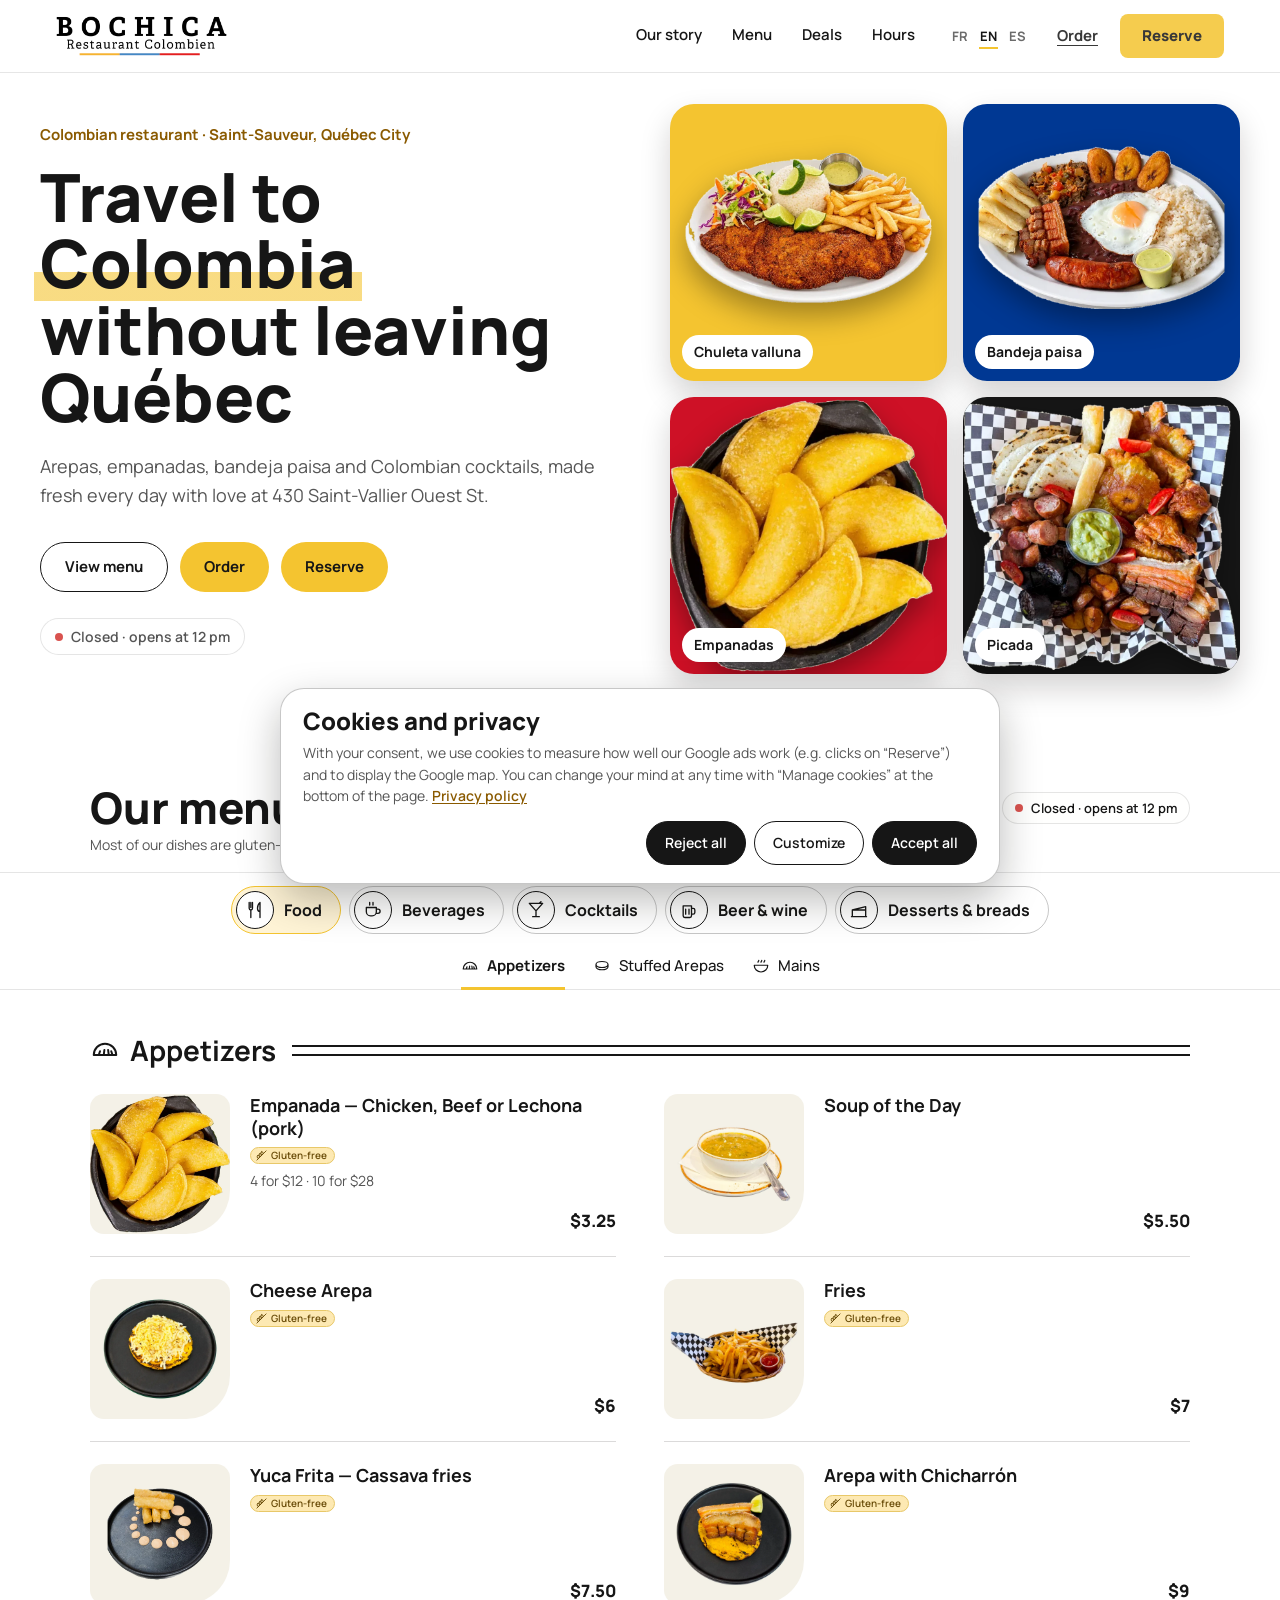
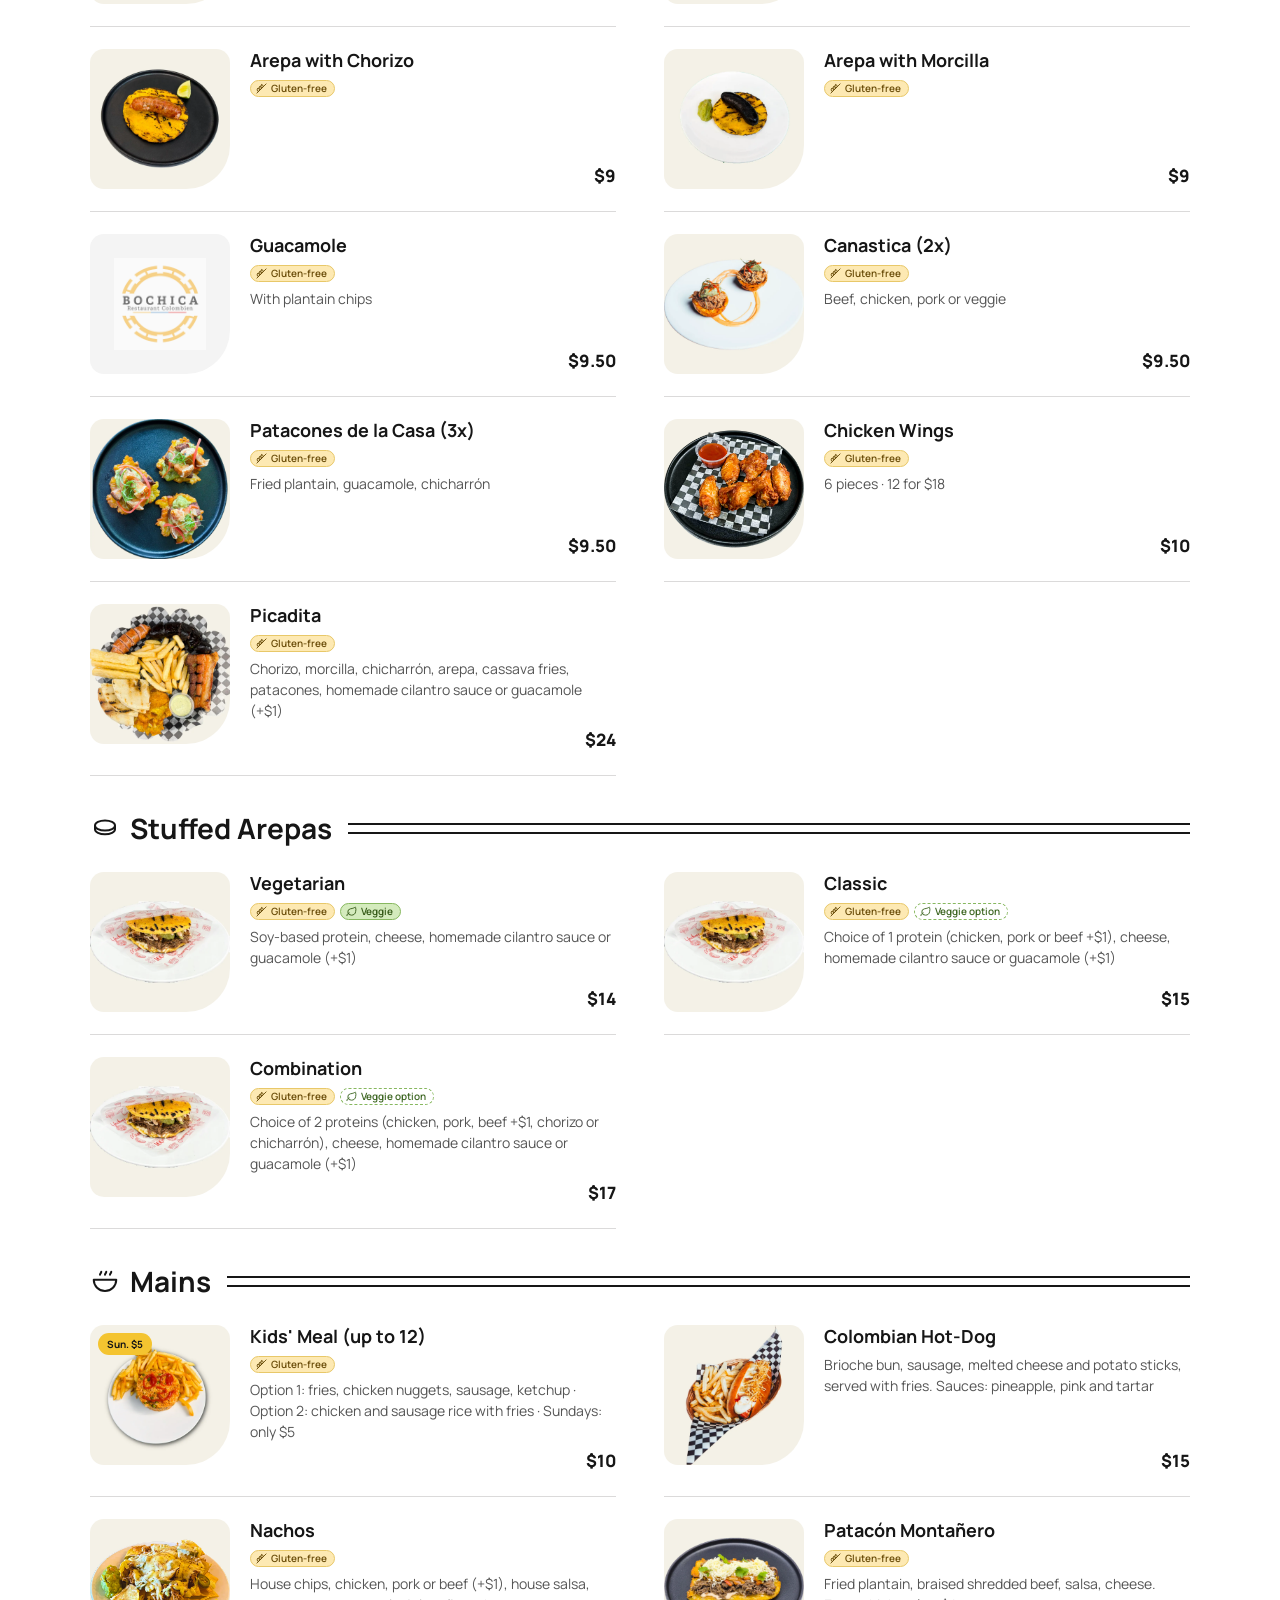
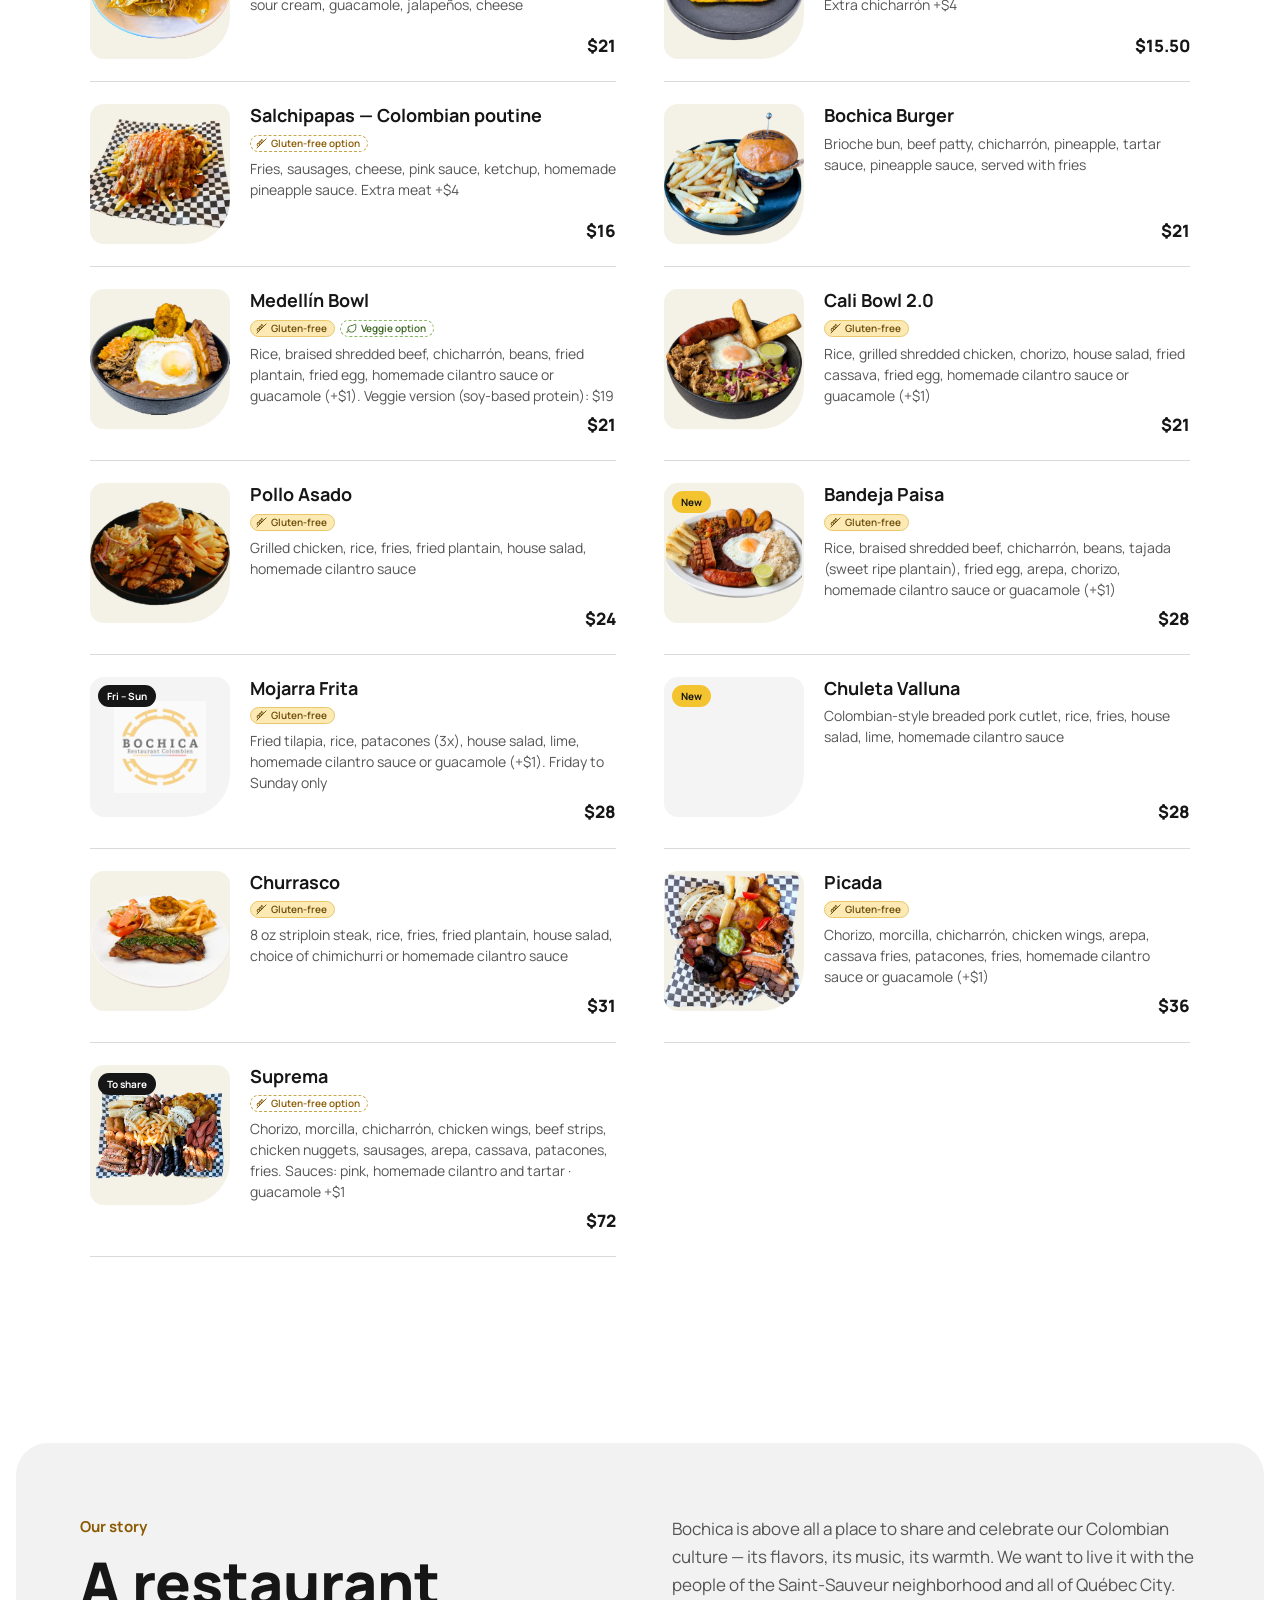
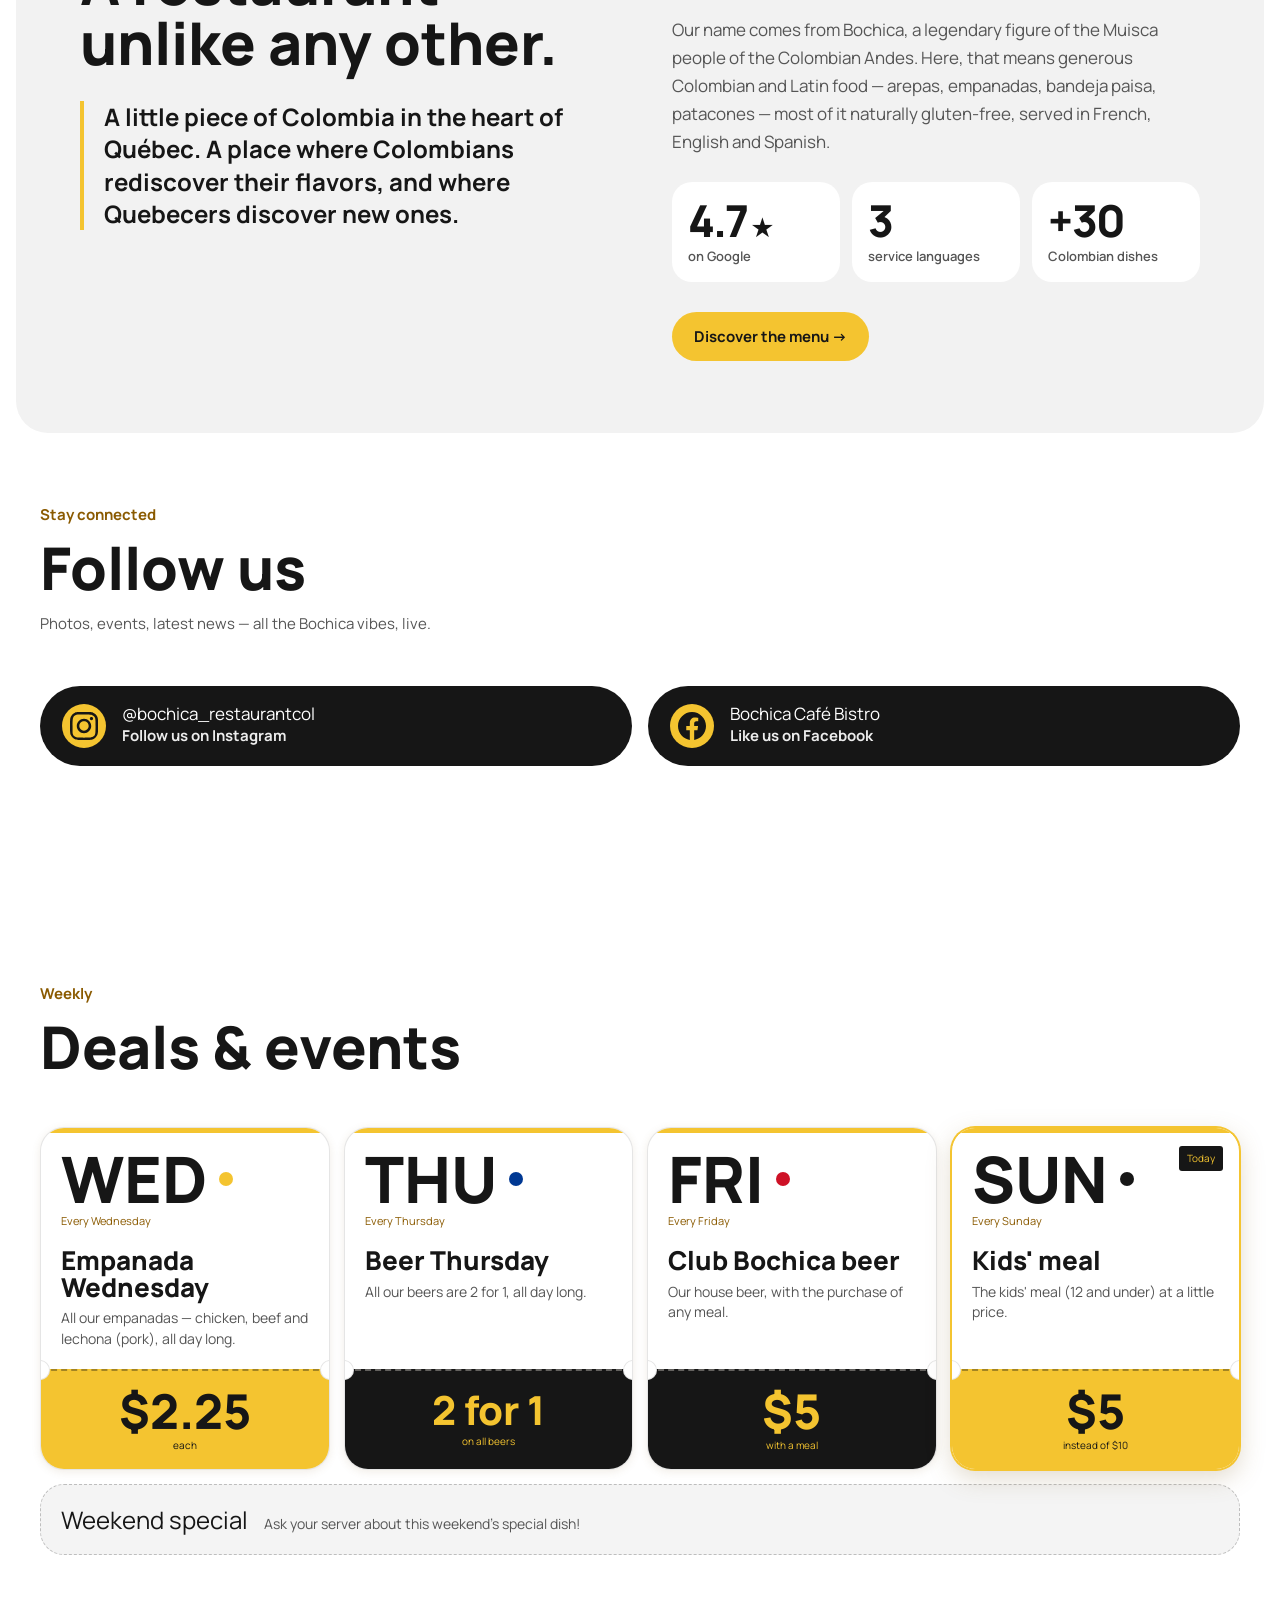
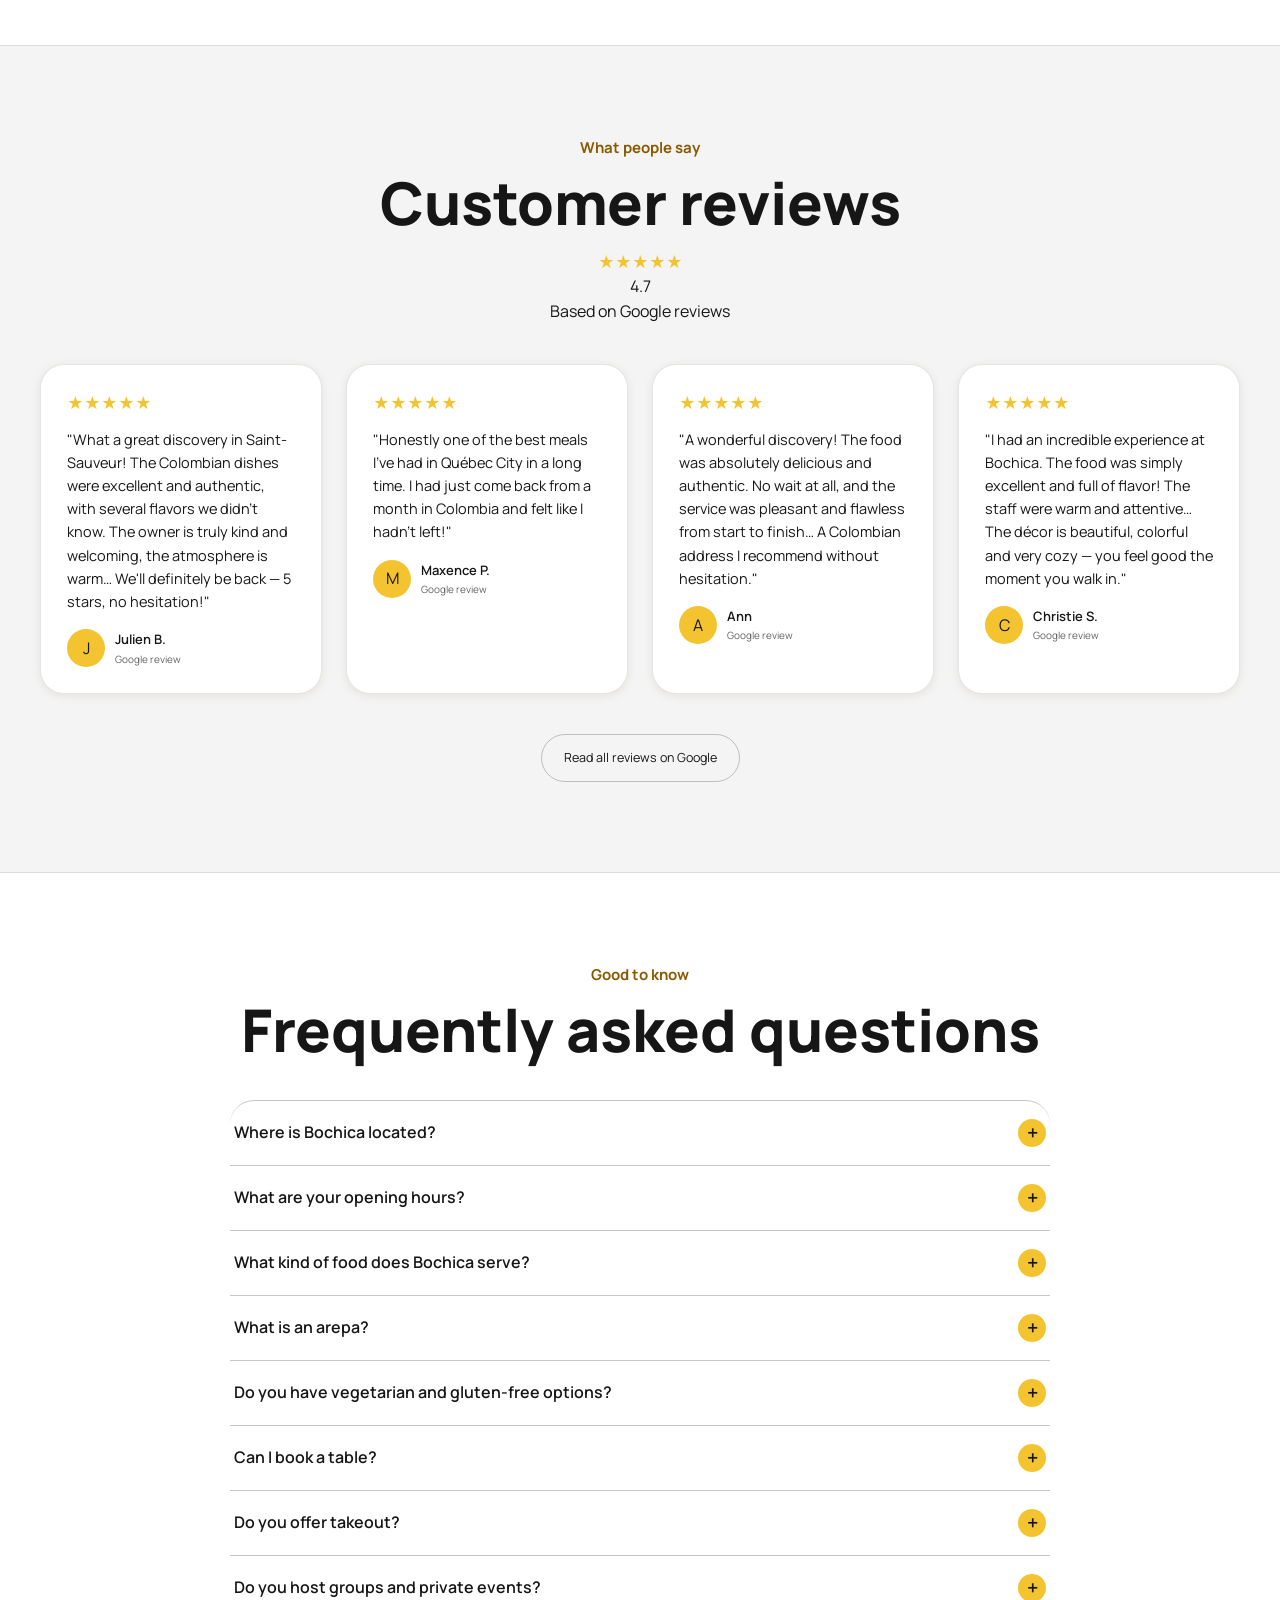
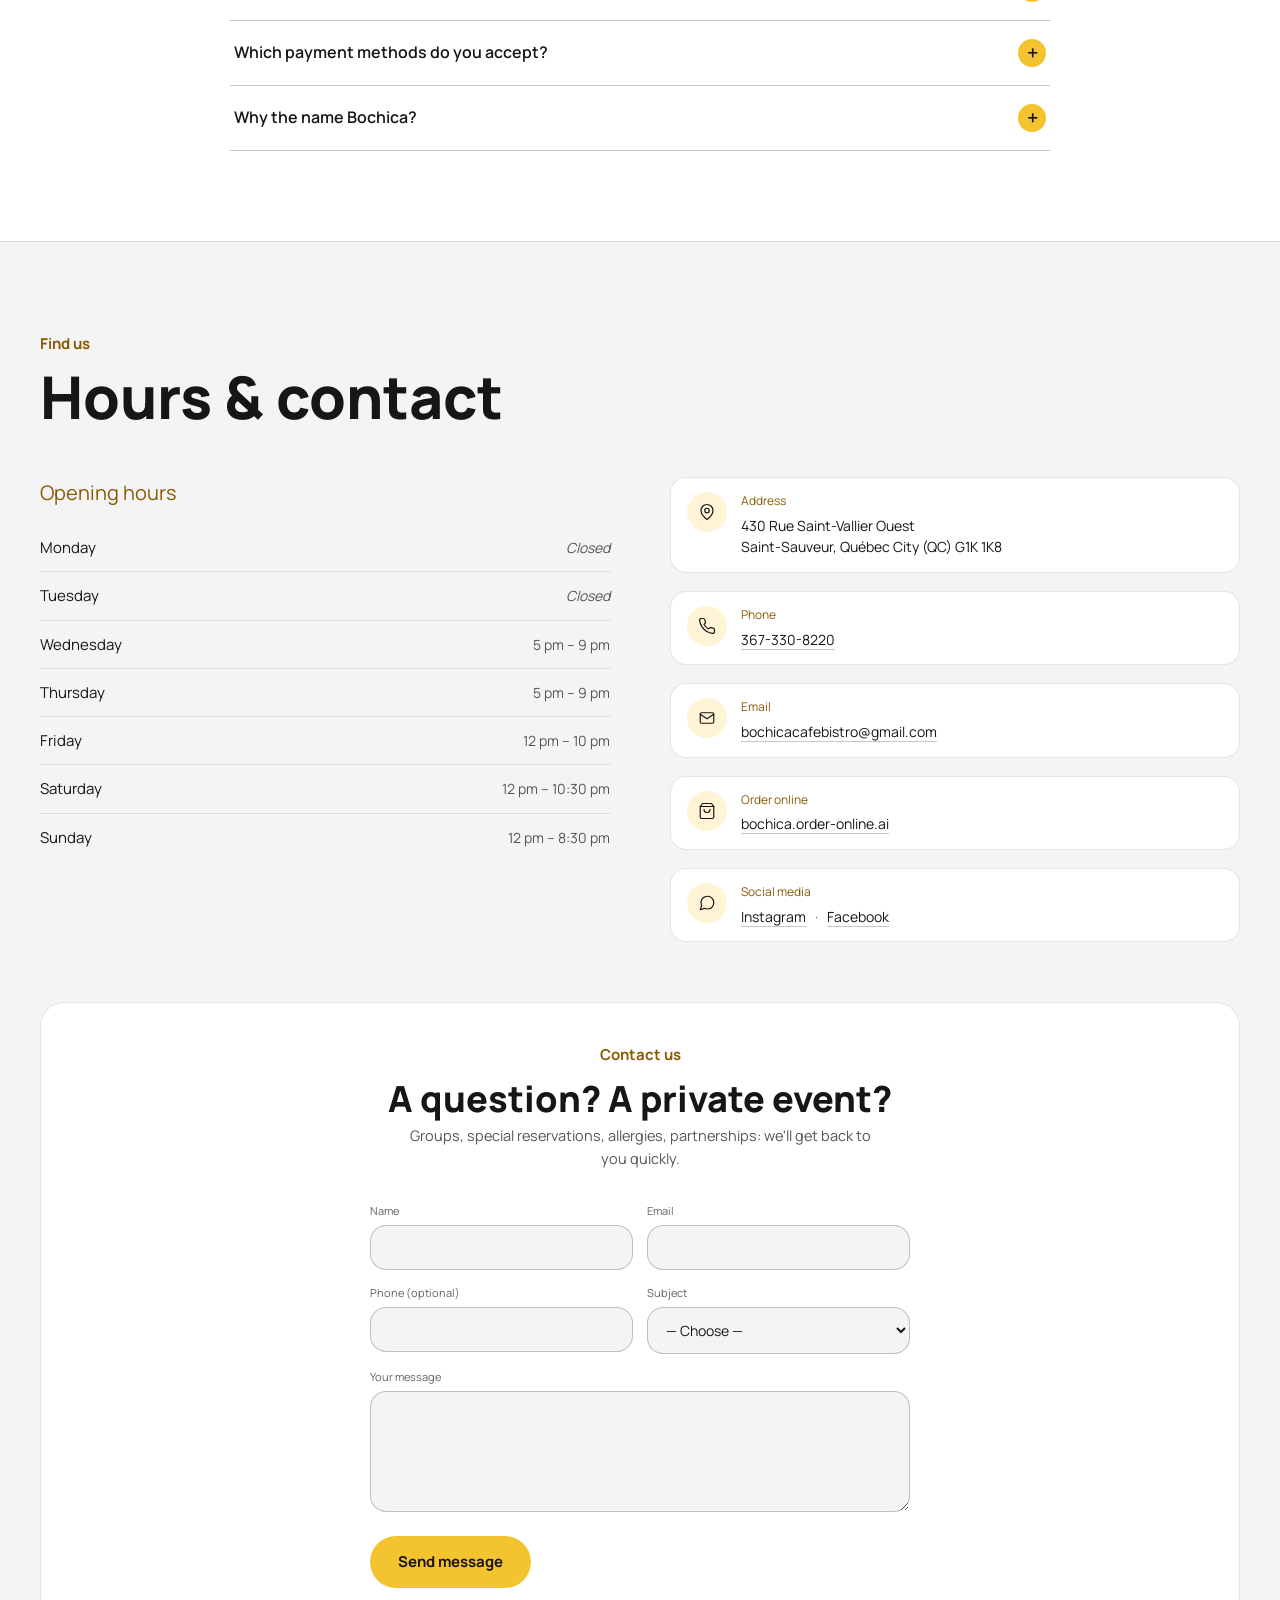
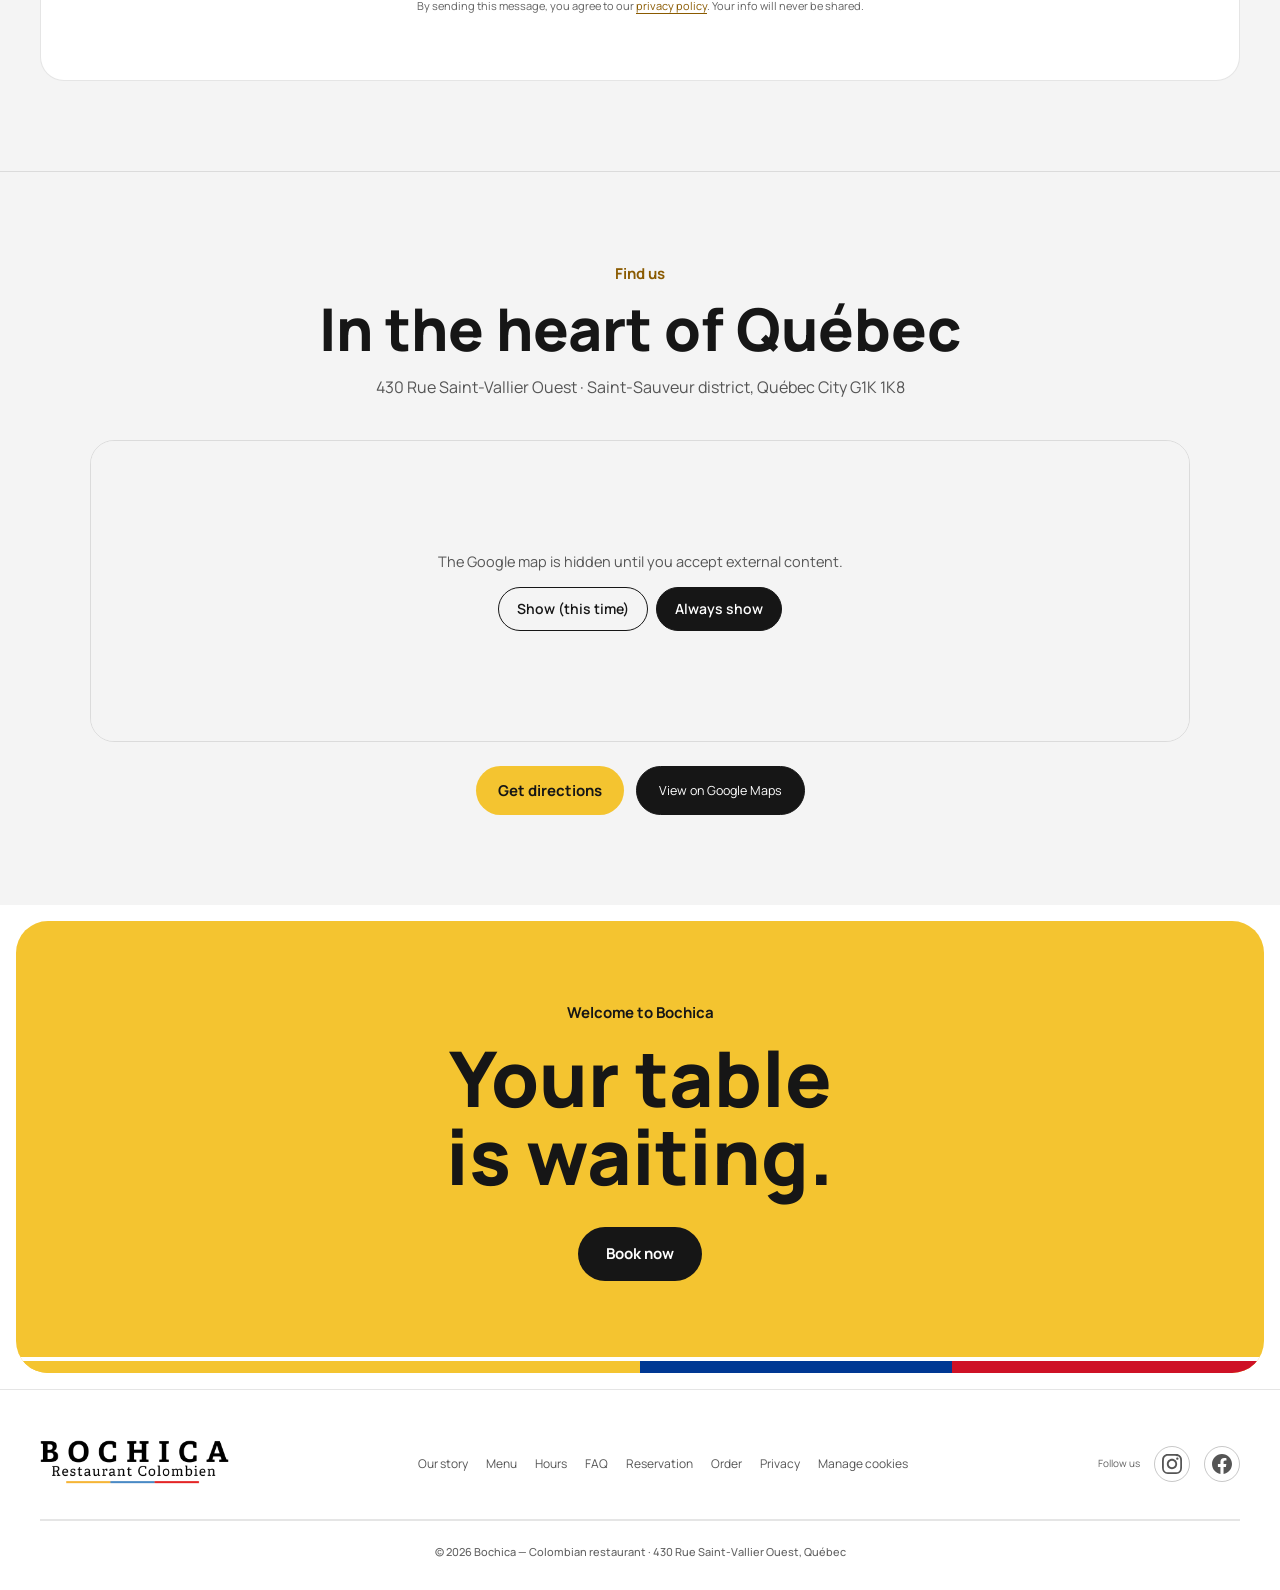
==== commit a3efd072: "En-tête classique (option 1) : barre blanche pleine largeur, Réserver jaune, langues en texte Co-Aut" ====
--- a/en/index.html
+++ b/en/index.html
@@ -429,7 +429,7 @@
 <link href="https://bochicacafebistro.ca/es/" hreflang="es" rel="alternate"/>
 <link href="https://bochicacafebistro.ca/" hreflang="x-default" rel="alternate"/>
 <link href="/css/style.css?v=20261025a" rel="stylesheet"/>
-<link href="/css/bento.css?v=20261026c" rel="stylesheet"/>
+<link href="/css/bento.css?v=20261027a" rel="stylesheet"/>
 <!-- Langue : chaque langue a sa propre adresse (/, /en/, /es/).
        Sur la page FR seulement : 1) un visiteur qui avait choisi EN/ES est renvoyé vers sa version ;
        2) écran de choix de langue sur mobile à la 1re visite. Jamais pour les robots. -->
@@ -479,6 +479,7 @@
 <a class="btn-nav-reserve" data-en="Reserve" data-es="Reservar" data-fr="Réserver" href="https://widgets.libroreserve.com/WEB/QC017664192446445AC/book" rel="noopener noreferrer" target="_blank">Reserve</a>
 </div>
 </div>
+<a class="nav-reserve-mobile" data-en="Reserve" data-es="Reservar" data-fr="Réserver" href="https://widgets.libroreserve.com/WEB/QC017664192446445AC/book" rel="noopener noreferrer" target="_blank">Reserve</a>
 <button aria-controls="nav-links" aria-expanded="false" aria-label="Ouvrir le menu" class="nav-mobile-btn" id="mobile-btn" onclick="toggleMenu()">
 <span></span><span></span><span></span>
 </button>
--- a/css/bento.css
+++ b/css/bento.css
@@ -399,3 +399,68 @@
   .menu-hero-header .menu-status { font-size: 12px !important; padding: 4px 10px !important; }
   .menu-hero-header .menu-hero-sub { font-size: 13px !important; }
 }
+
+/* ═══ 27 oct. 2026 : EN-TÊTE CLASSIQUE (option 1 choisie) — barre blanche pleine largeur, sans pilule ═══
+   Ordinateur : logo à gauche · liens à droite · FR EN ES · « Commander » (lien) · « Réserver » (bouton jaune).
+   Mobile : logo + FR EN ES · « Réserver » jaune · ☰ (sans cadre). */
+#nav, #nav.scrolled {
+  top: 0; left: 0; right: 0;
+  max-width: none; margin: 0;
+  padding: 14px 56px;
+  background: #ffffff;
+  border: 0; border-bottom: 1px solid #e6e6e6; border-radius: 0;
+  box-shadow: none;
+}
+#nav.scrolled { padding-top: 10px; padding-bottom: 10px; }
+#nav .nav-logo-img { height: 40px; }
+#nav .nav-lang { border: 0; padding: 0; gap: 10px; }
+#nav .lang-btn, #nav .lang-btn.active, #nav .lang-btn:hover { background: none !important; padding: 4px 1px; font-size: 13px; font-weight: 700; border-radius: 0; }
+#nav .lang-btn { color: #6b6b6b; }
+#nav .lang-btn.active, #nav .lang-btn:hover { color: var(--ink); }
+#nav .lang-btn.active { box-shadow: inset 0 -2px 0 var(--accent); }
+#nav .nav-links > a { opacity: 1; color: var(--ink); font-weight: 600; font-size: 15px; padding: 8px 0; border-bottom: 2px solid transparent; }
+#nav .nav-links > a:hover { color: var(--ink); border-bottom-color: var(--accent); }
+#nav .btn-nav-order {
+  background: none; border: 0; border-radius: 0; padding: 0;
+  color: var(--ink); font-size: 15px !important; font-weight: 700 !important;
+  text-decoration: underline; text-underline-offset: 4px;
+}
+#nav .btn-nav-order:hover { background: none; color: var(--accent-warm); }
+#nav .btn-nav-reserve {
+  min-height: 44px; padding: 0 22px; border-radius: 8px;
+  background: var(--accent); color: var(--ink); font-weight: 800 !important; font-size: 15px !important;
+}
+#nav .btn-nav-reserve:hover { background: var(--accent-hover); }
+.nav-reserve-mobile { display: none; }
+
+@media (min-width: 901px) {
+  #nav { flex-wrap: nowrap; gap: 30px; }
+  #nav .nav-left, #nav .nav-links, #nav .nav-btns { display: contents; }
+  #nav .nav-logo { order: 1; }
+  #nav .nav-links > a { order: 2; }
+  #nav .nav-links > a:first-child { margin-left: auto; }
+  #nav .nav-lang { order: 3; margin-left: 6px; }
+  #nav .btn-nav-order { order: 4; }
+  #nav .btn-nav-reserve { order: 5; margin-left: -8px; }
+  .hero.hero--mosaic { padding-top: 104px; }
+}
+@media (max-width: 900px) {
+  #nav, #nav.scrolled { padding: 10px 8px 10px 16px; gap: 8px; flex-wrap: nowrap; }
+  #nav .nav-logo-img { height: 30px; }
+  .nav-reserve-mobile {
+    display: inline-flex; align-items: center; margin-left: auto;
+    min-height: 38px; padding: 0 14px; border-radius: 8px;
+    background: var(--accent); color: var(--ink); font-weight: 800; font-size: 14px; text-decoration: none; white-space: nowrap;
+  }
+  .nav-mobile-btn { border: 0 !important; width: 44px !important; height: 44px !important; gap: 5px !important; }
+  .nav-mobile-btn span { width: 22px !important; height: 2px !important; }
+  .nav-links { top: 60px !important; }
+}
+@media (max-width: 760px) {
+  #nav, #nav.scrolled { top: 0; }
+  .hero.hero--mosaic { height: 64px !important; }
+}
+@media (max-width: 360px) {
+  #nav .nav-logo-img { height: 24px; }
+  .nav-reserve-mobile { padding: 0 10px; font-size: 13px; }
+}
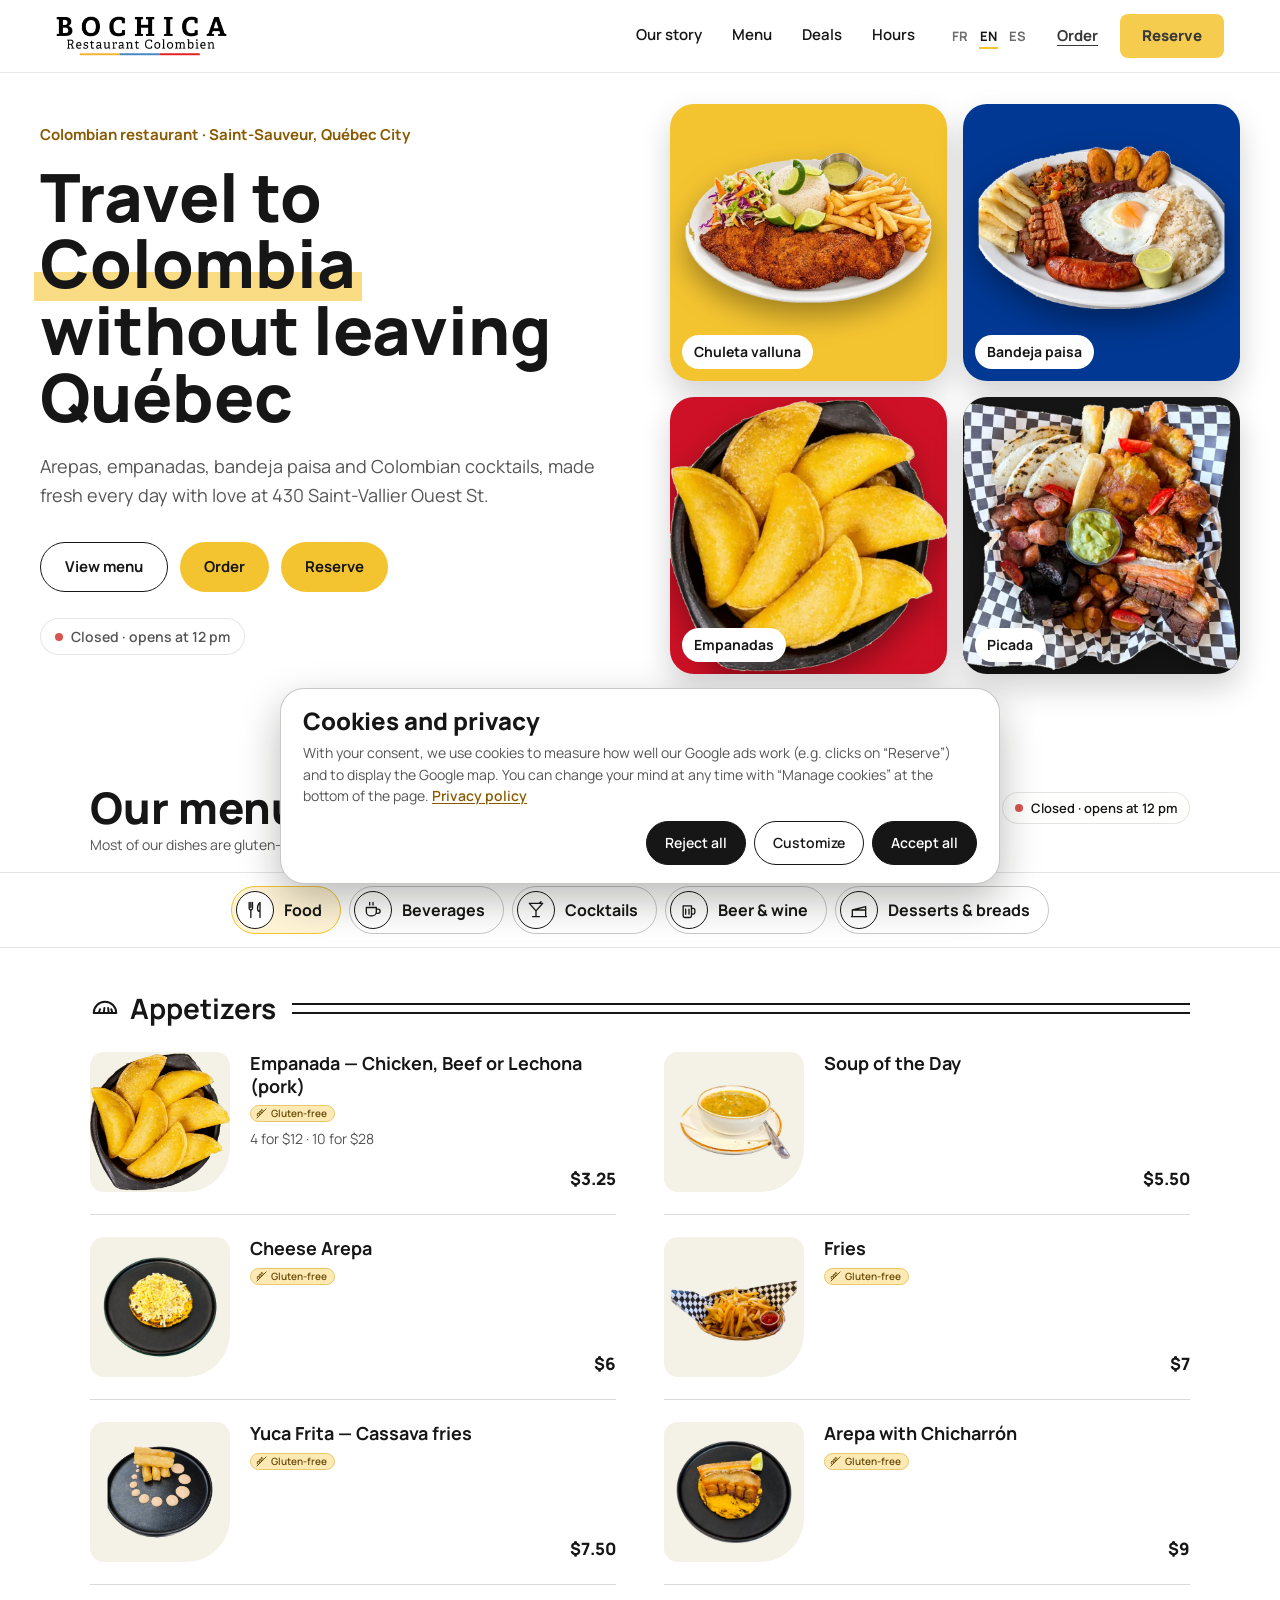
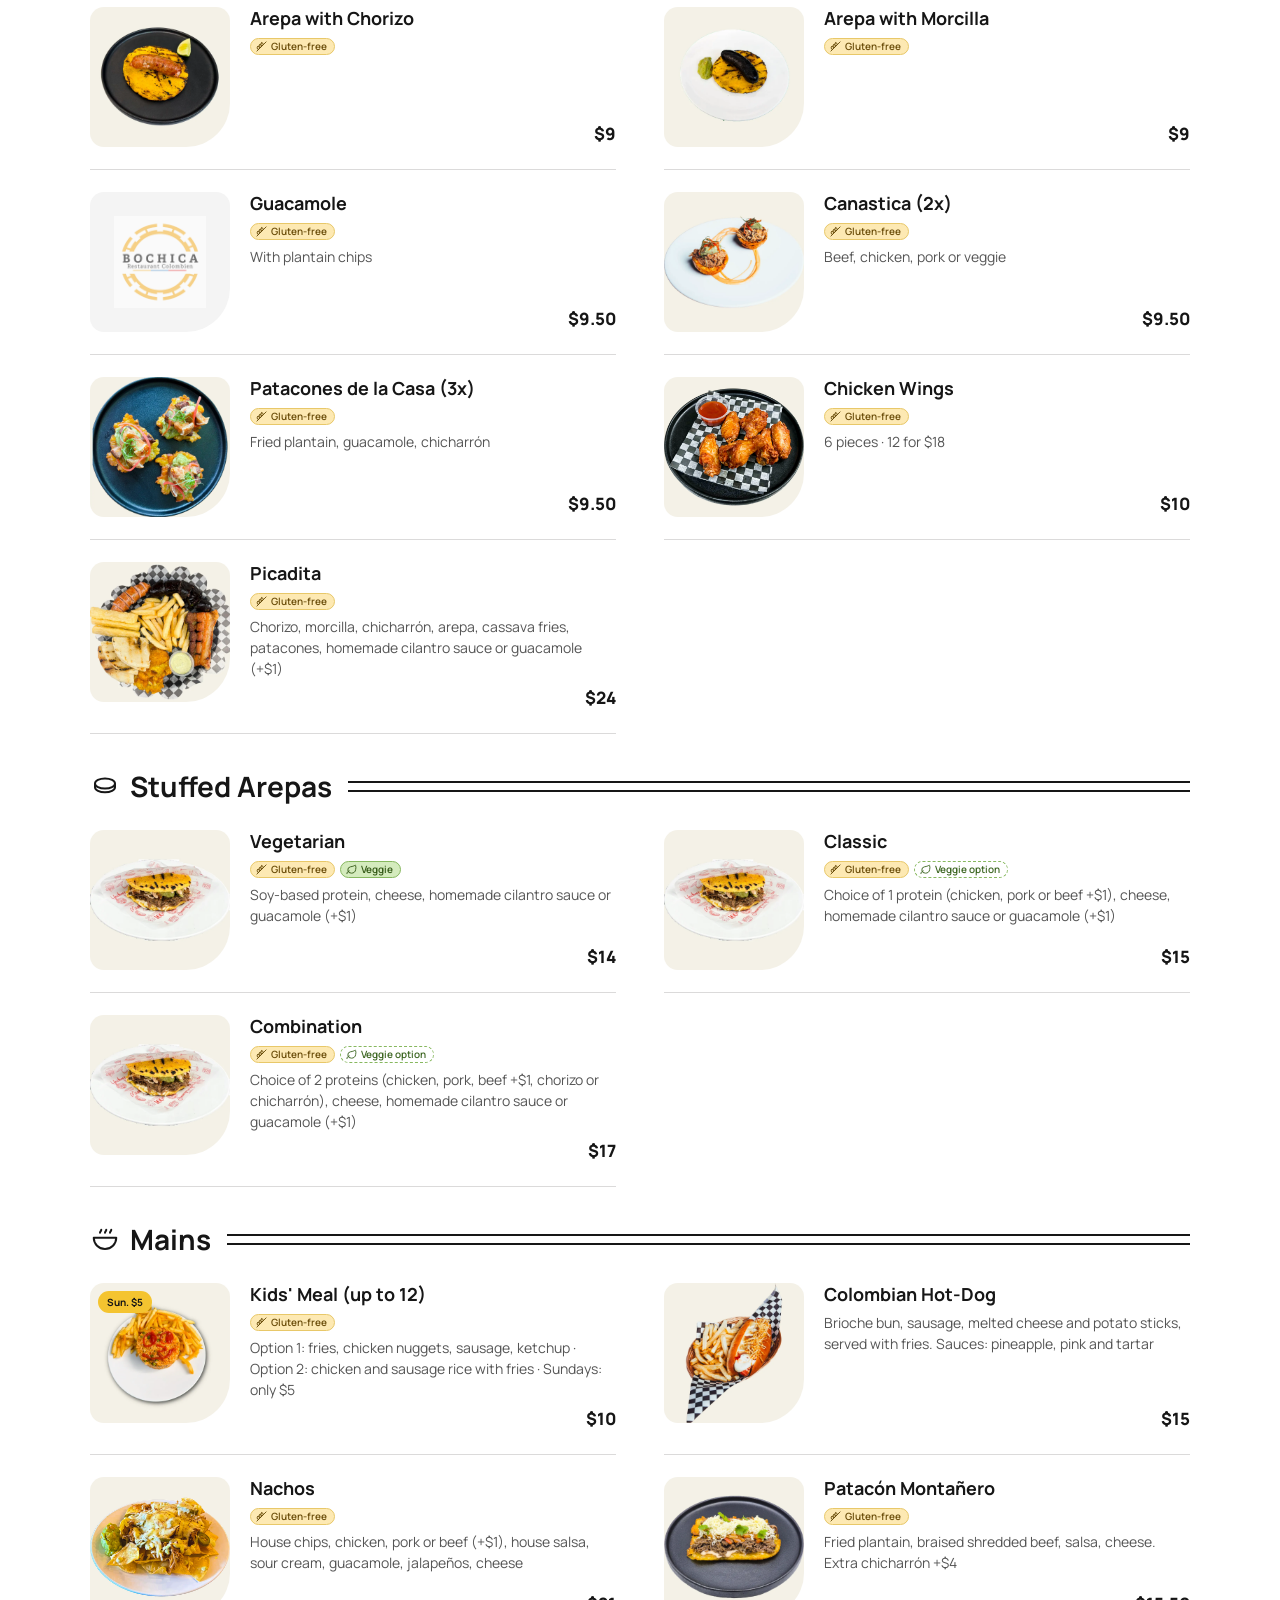
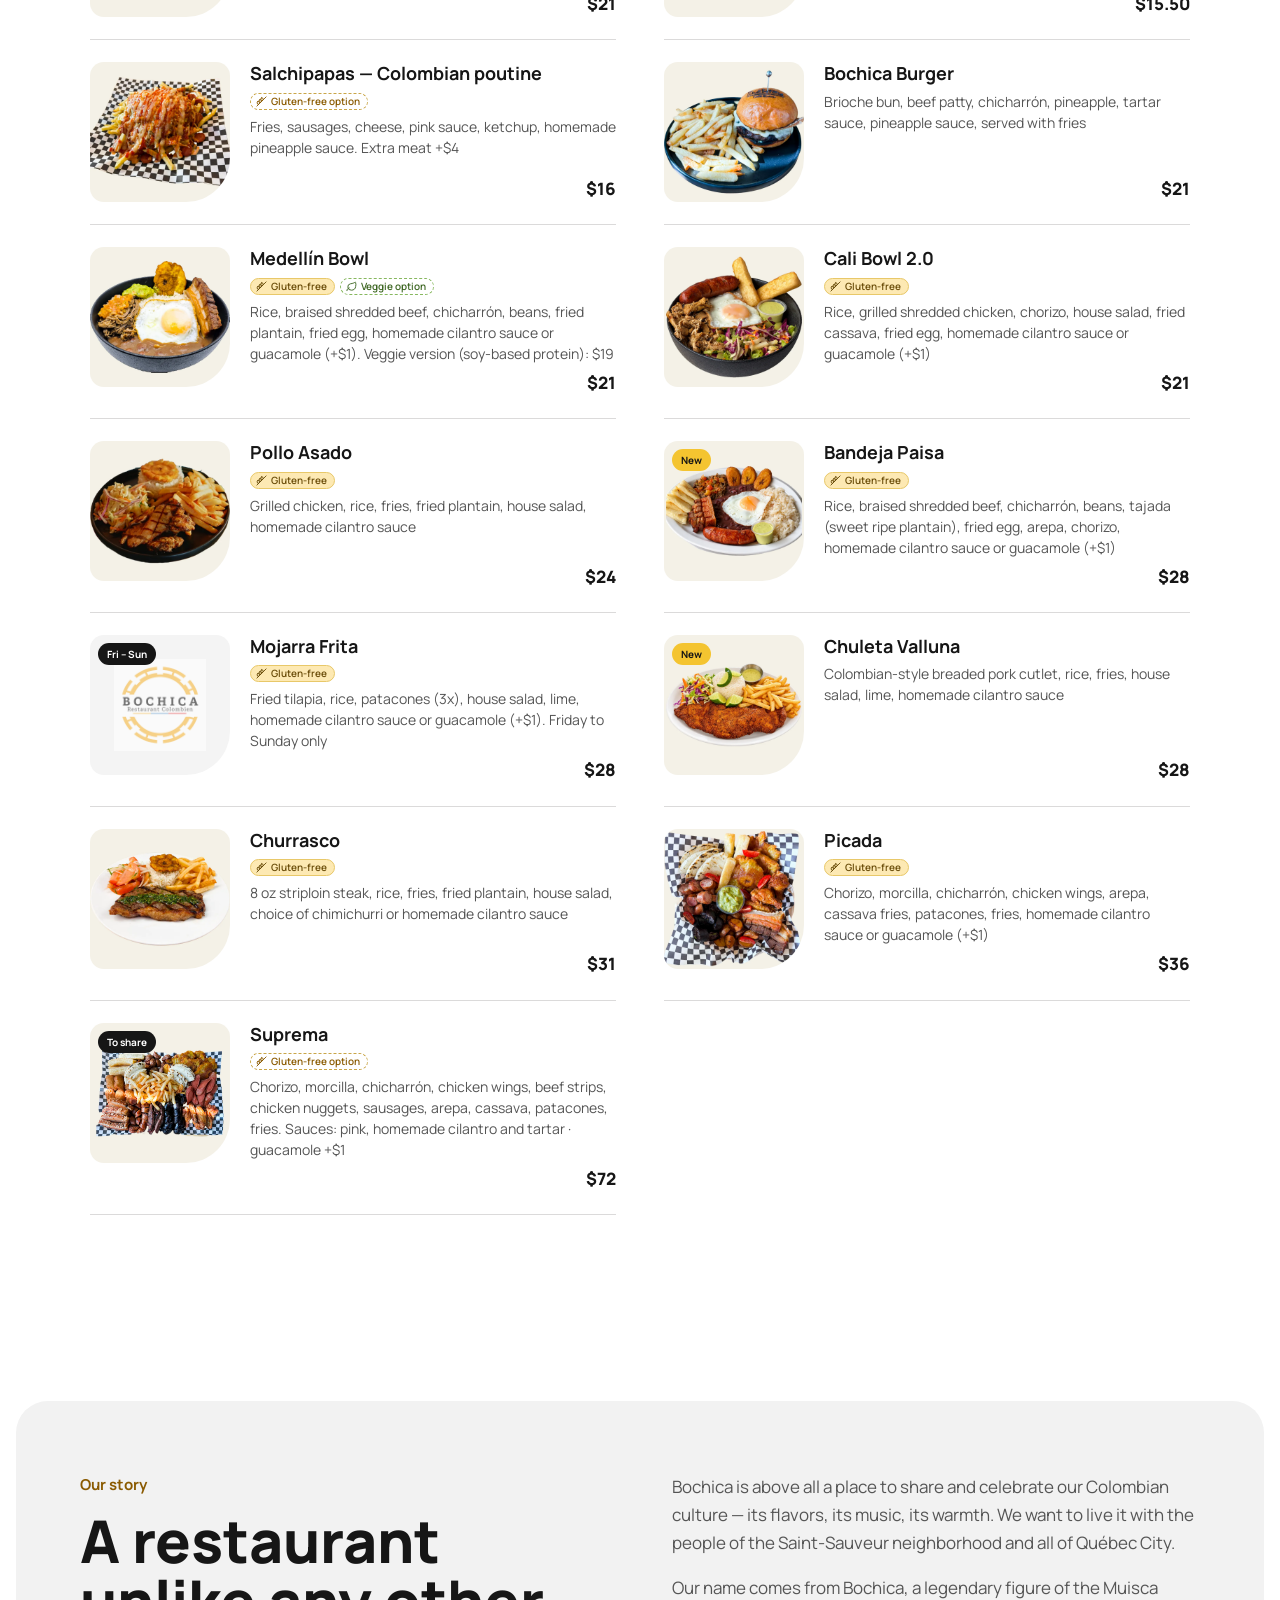
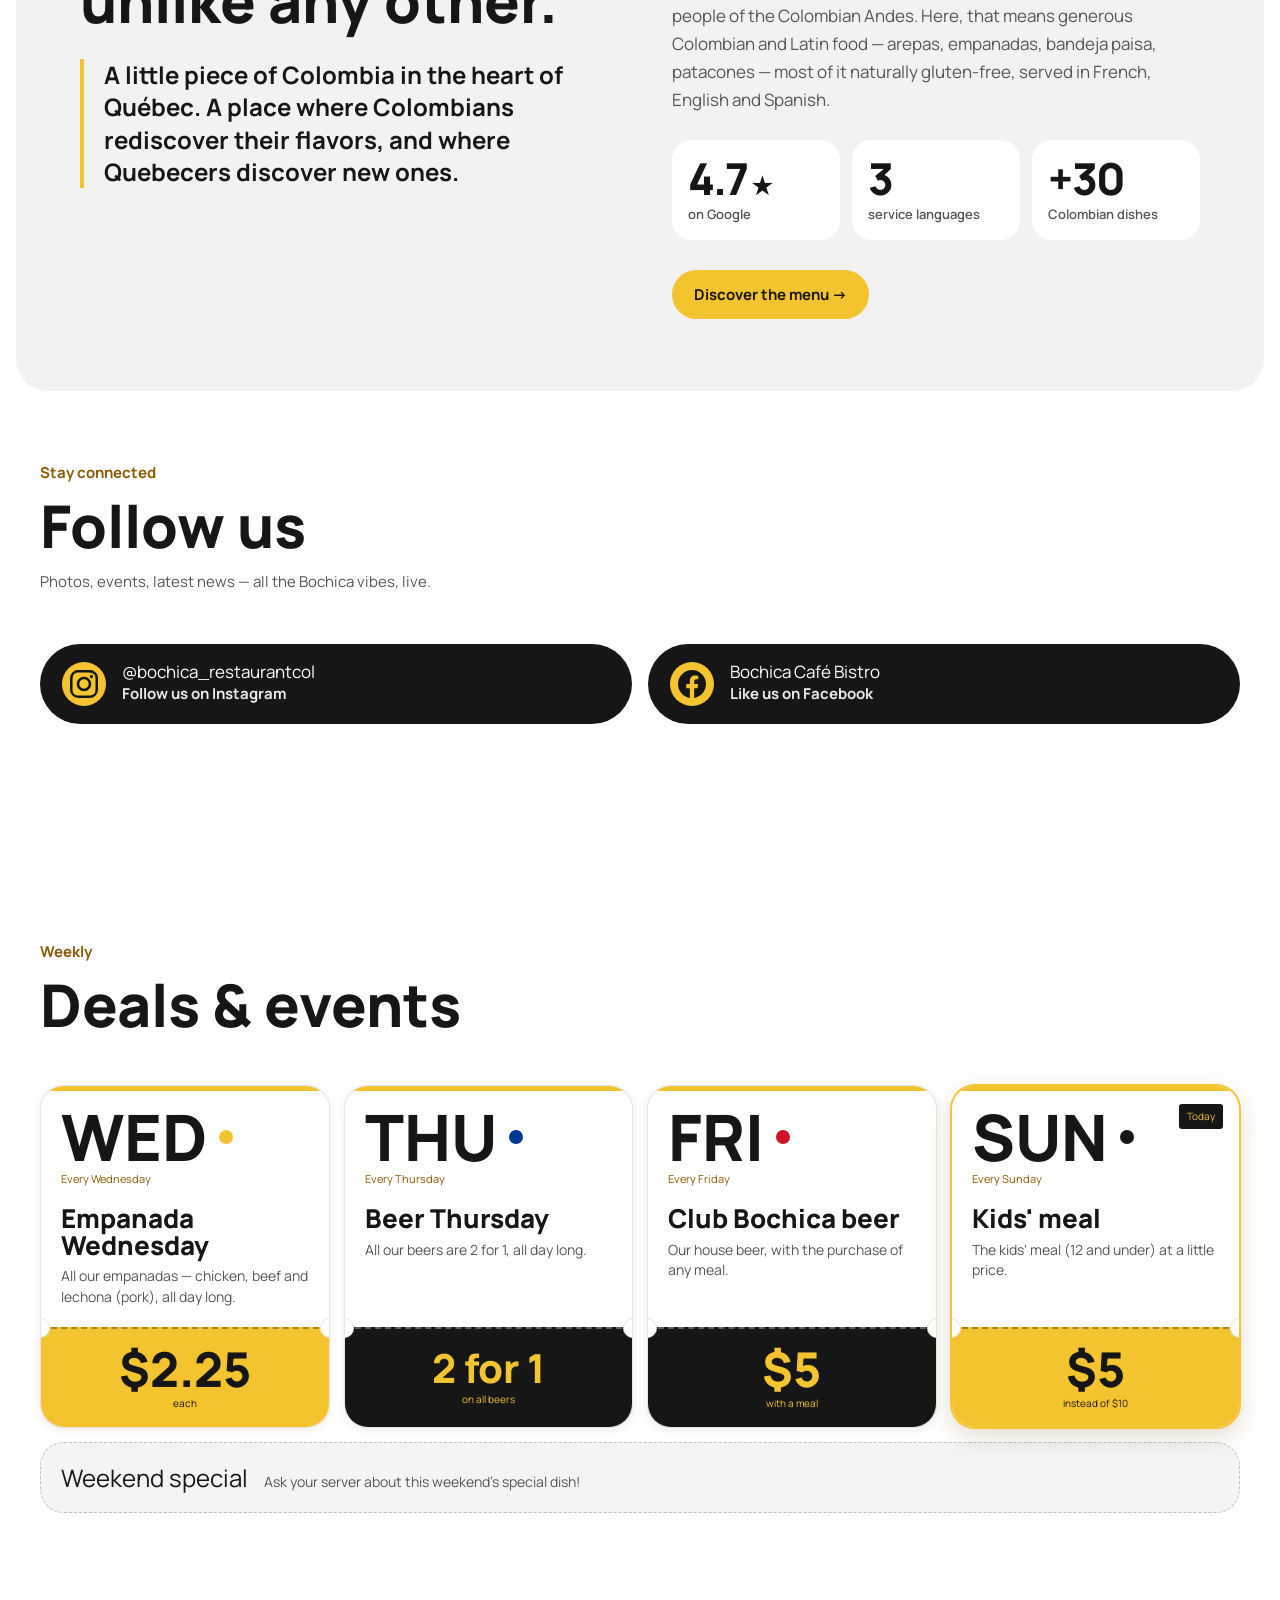
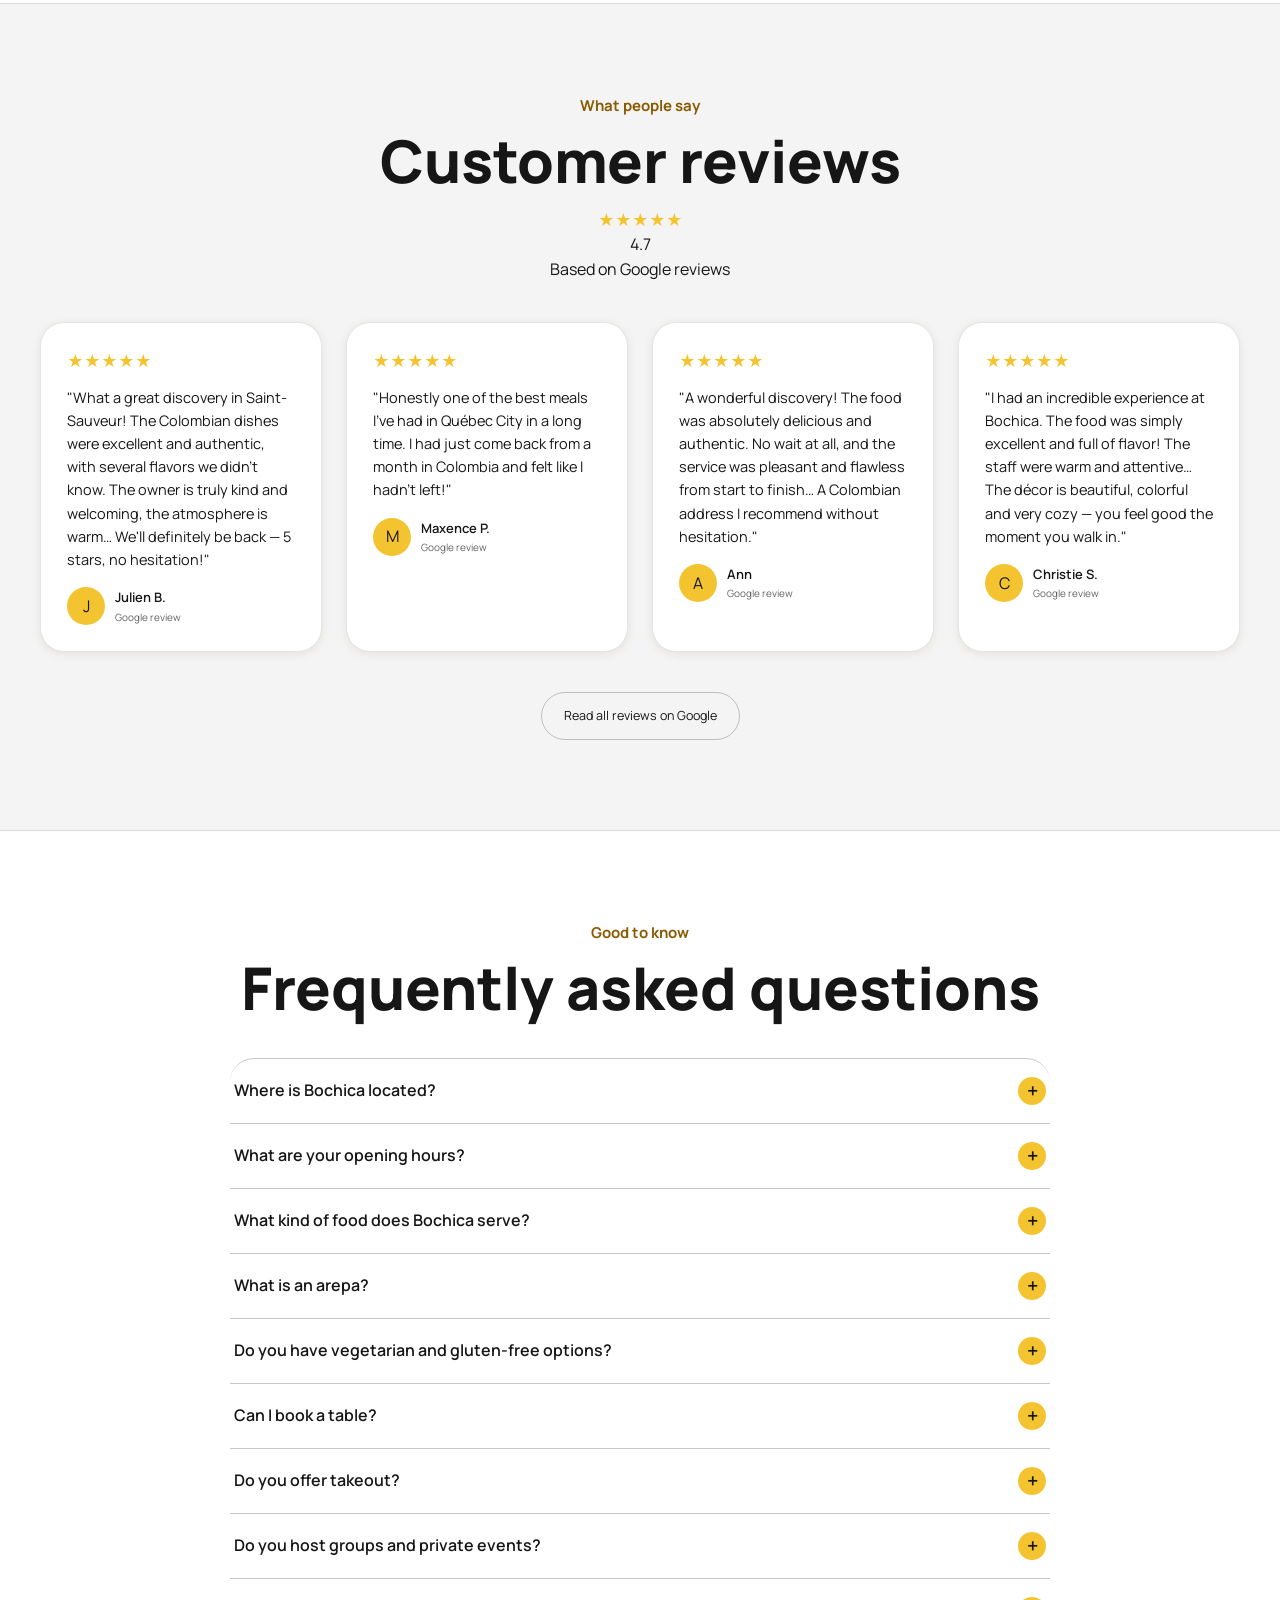
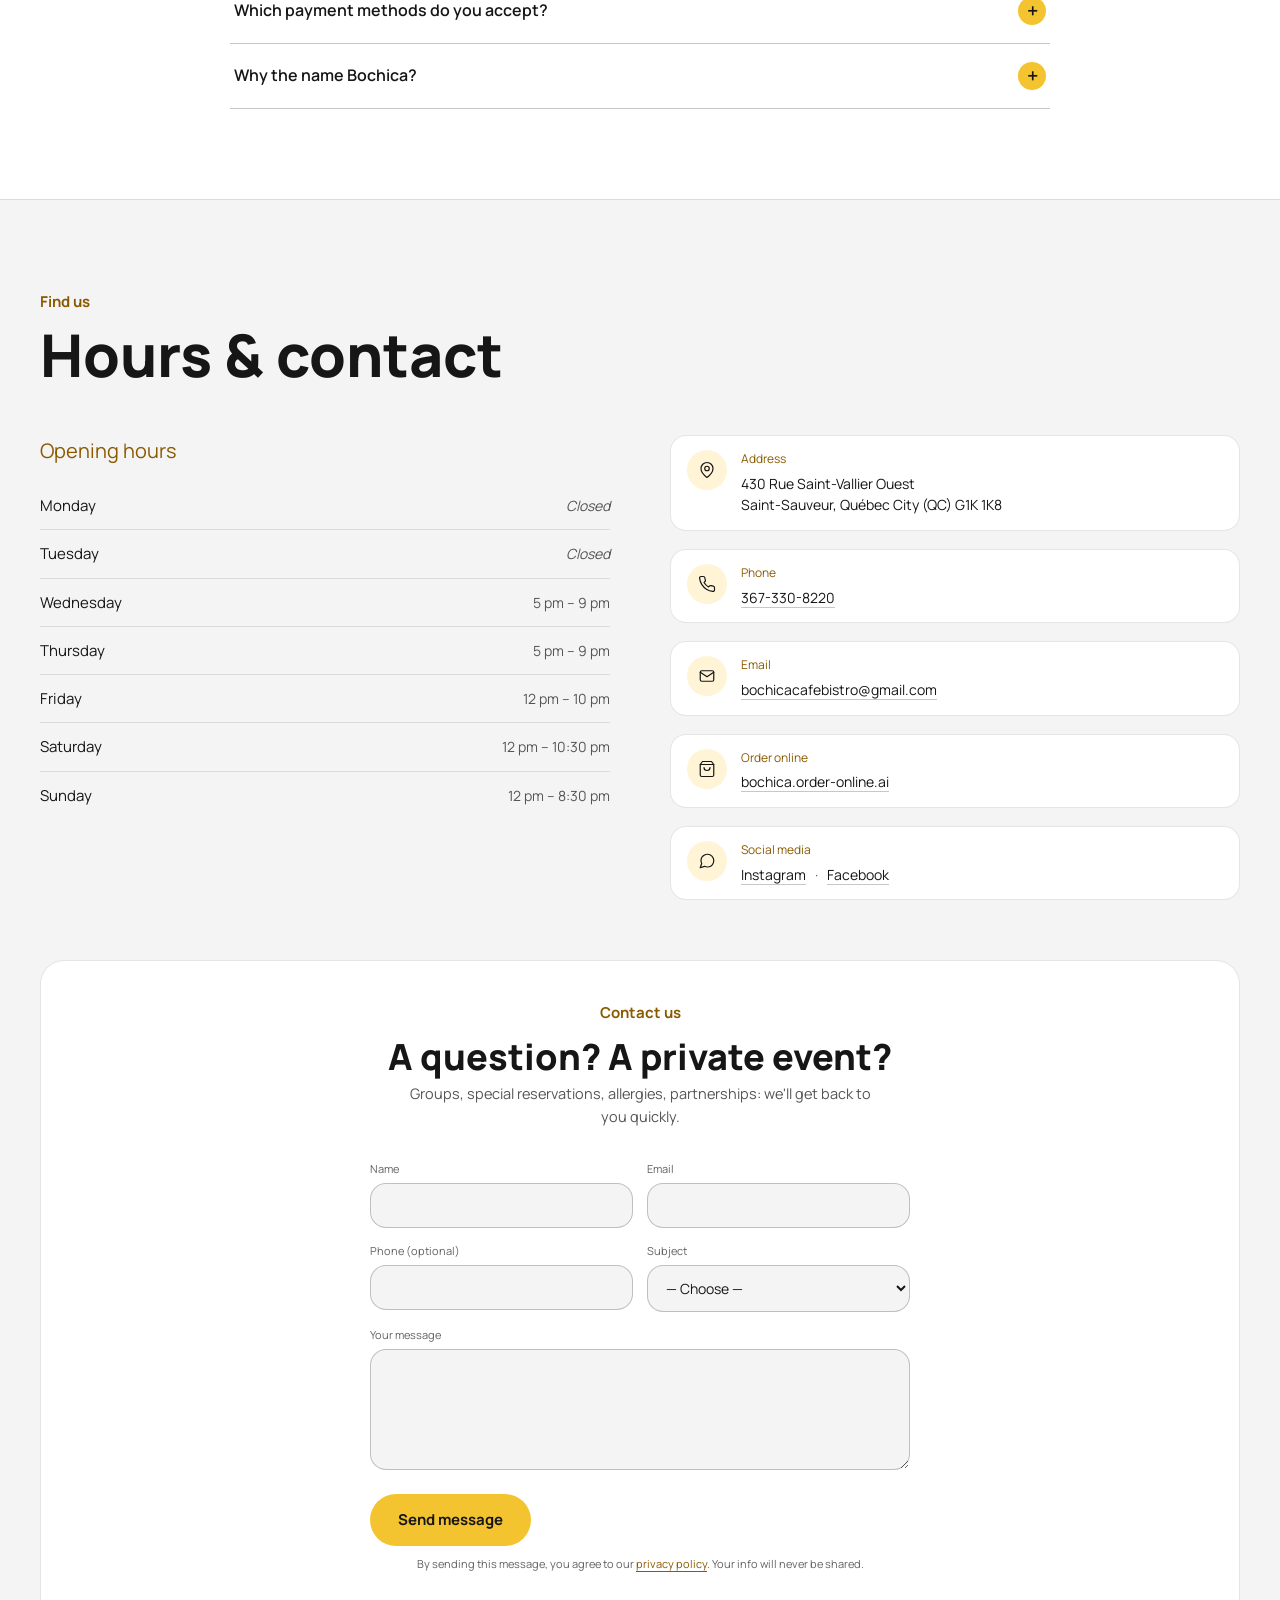
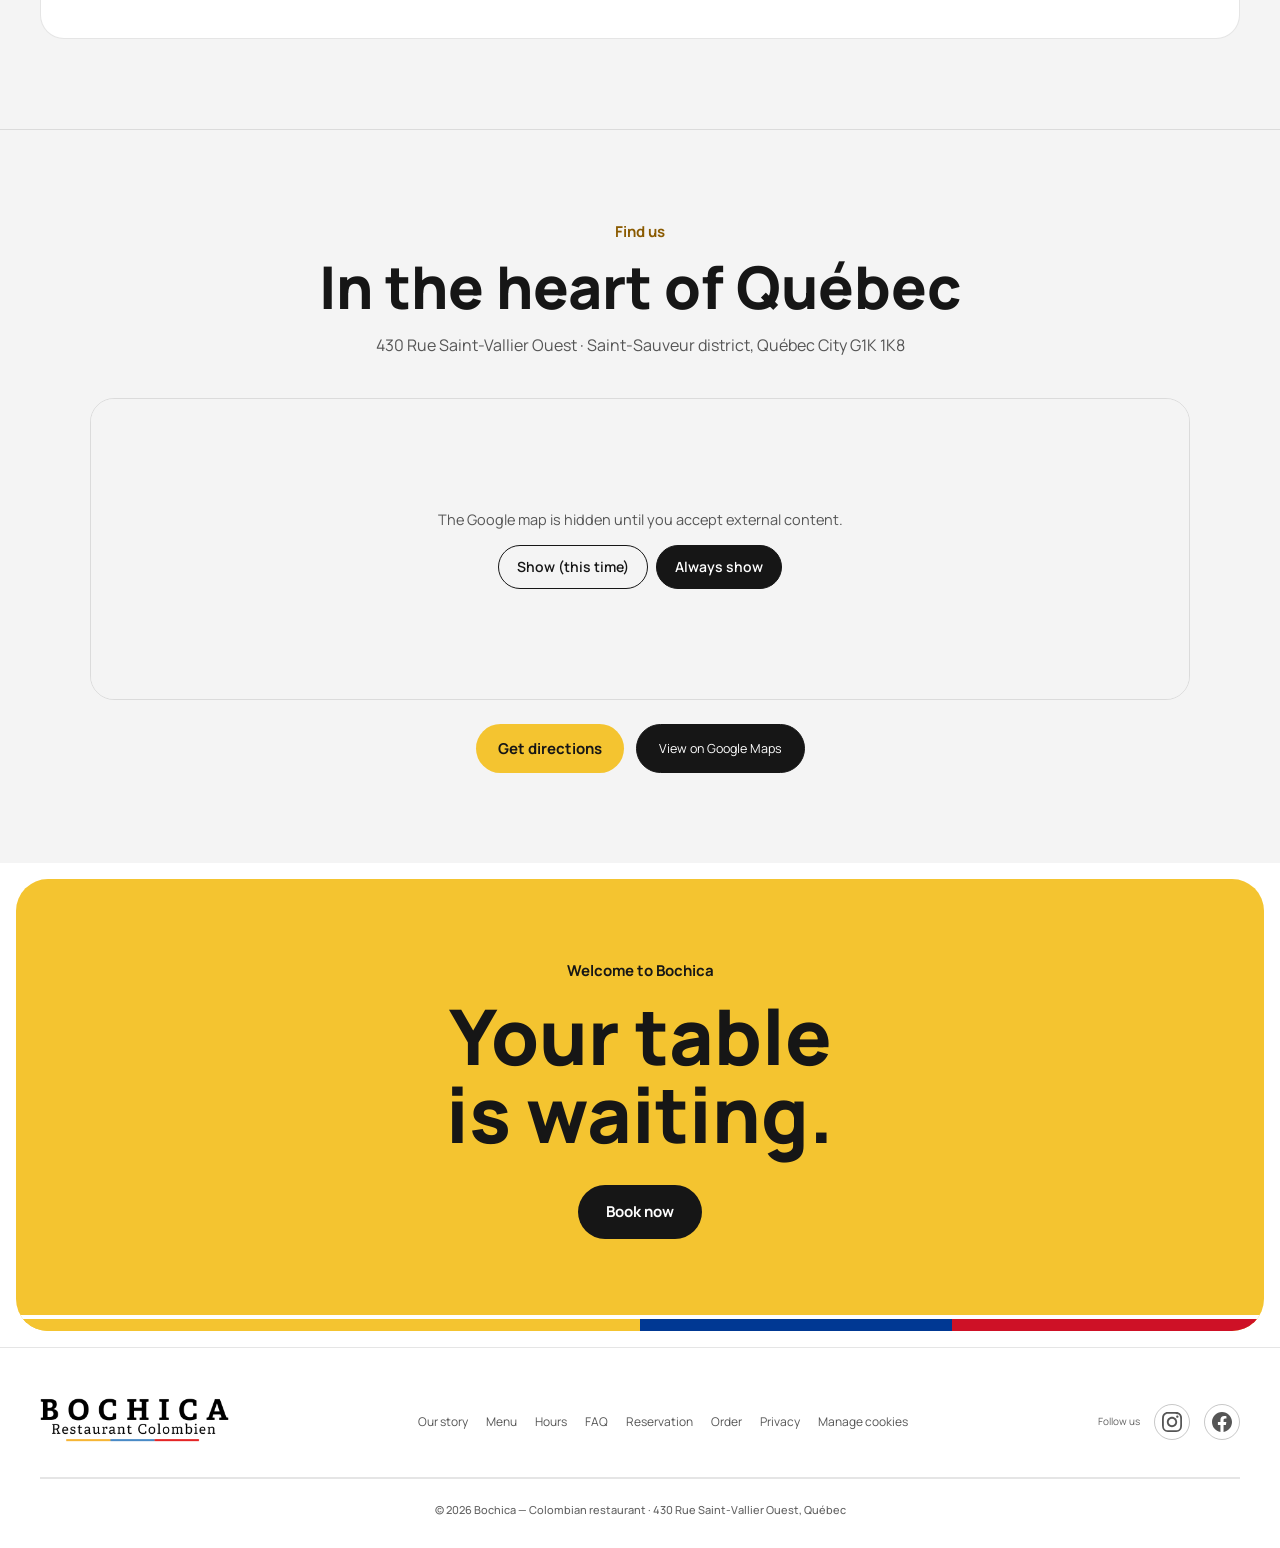
==== commit 7d9a6168: "Menu : catégories seulement (sous-catégories retirées) Co-Authored-By: Claude Opus 5.5 <noreply@anth" ====
--- a/en/index.html
+++ b/en/index.html
@@ -429,7 +429,7 @@
 <link href="https://bochicacafebistro.ca/es/" hreflang="es" rel="alternate"/>
 <link href="https://bochicacafebistro.ca/" hreflang="x-default" rel="alternate"/>
 <link href="/css/style.css?v=20261025a" rel="stylesheet"/>
-<link href="/css/bento.css?v=20261027a" rel="stylesheet"/>
+<link href="/css/bento.css?v=20261027c" rel="stylesheet"/>
 <!-- Langue : chaque langue a sa propre adresse (/, /en/, /es/).
        Sur la page FR seulement : 1) un visiteur qui avait choisi EN/ES est renvoyé vers sa version ;
        2) écran de choix de langue sur mobile à la 1re visite. Jamais pour les robots. -->
--- a/css/bento.css
+++ b/css/bento.css
@@ -464,3 +464,9 @@
   #nav .nav-logo-img { height: 24px; }
   .nav-reserve-mobile { padding: 0 10px; font-size: 13px; }
 }
+
+/* 27 oct. : section Menu — catégories seulement, plus de rangée de sous-catégories
+   (les titres Entrées / Arepas farcies / Repas restent dans la liste) */
+#menu-subtabs, .menu-subtabs { display: none !important; }
+.menu-cats { padding-bottom: 14px; }
+@media (max-width: 760px) { .menu-cat-toggle { border-bottom: 0 !important; } }
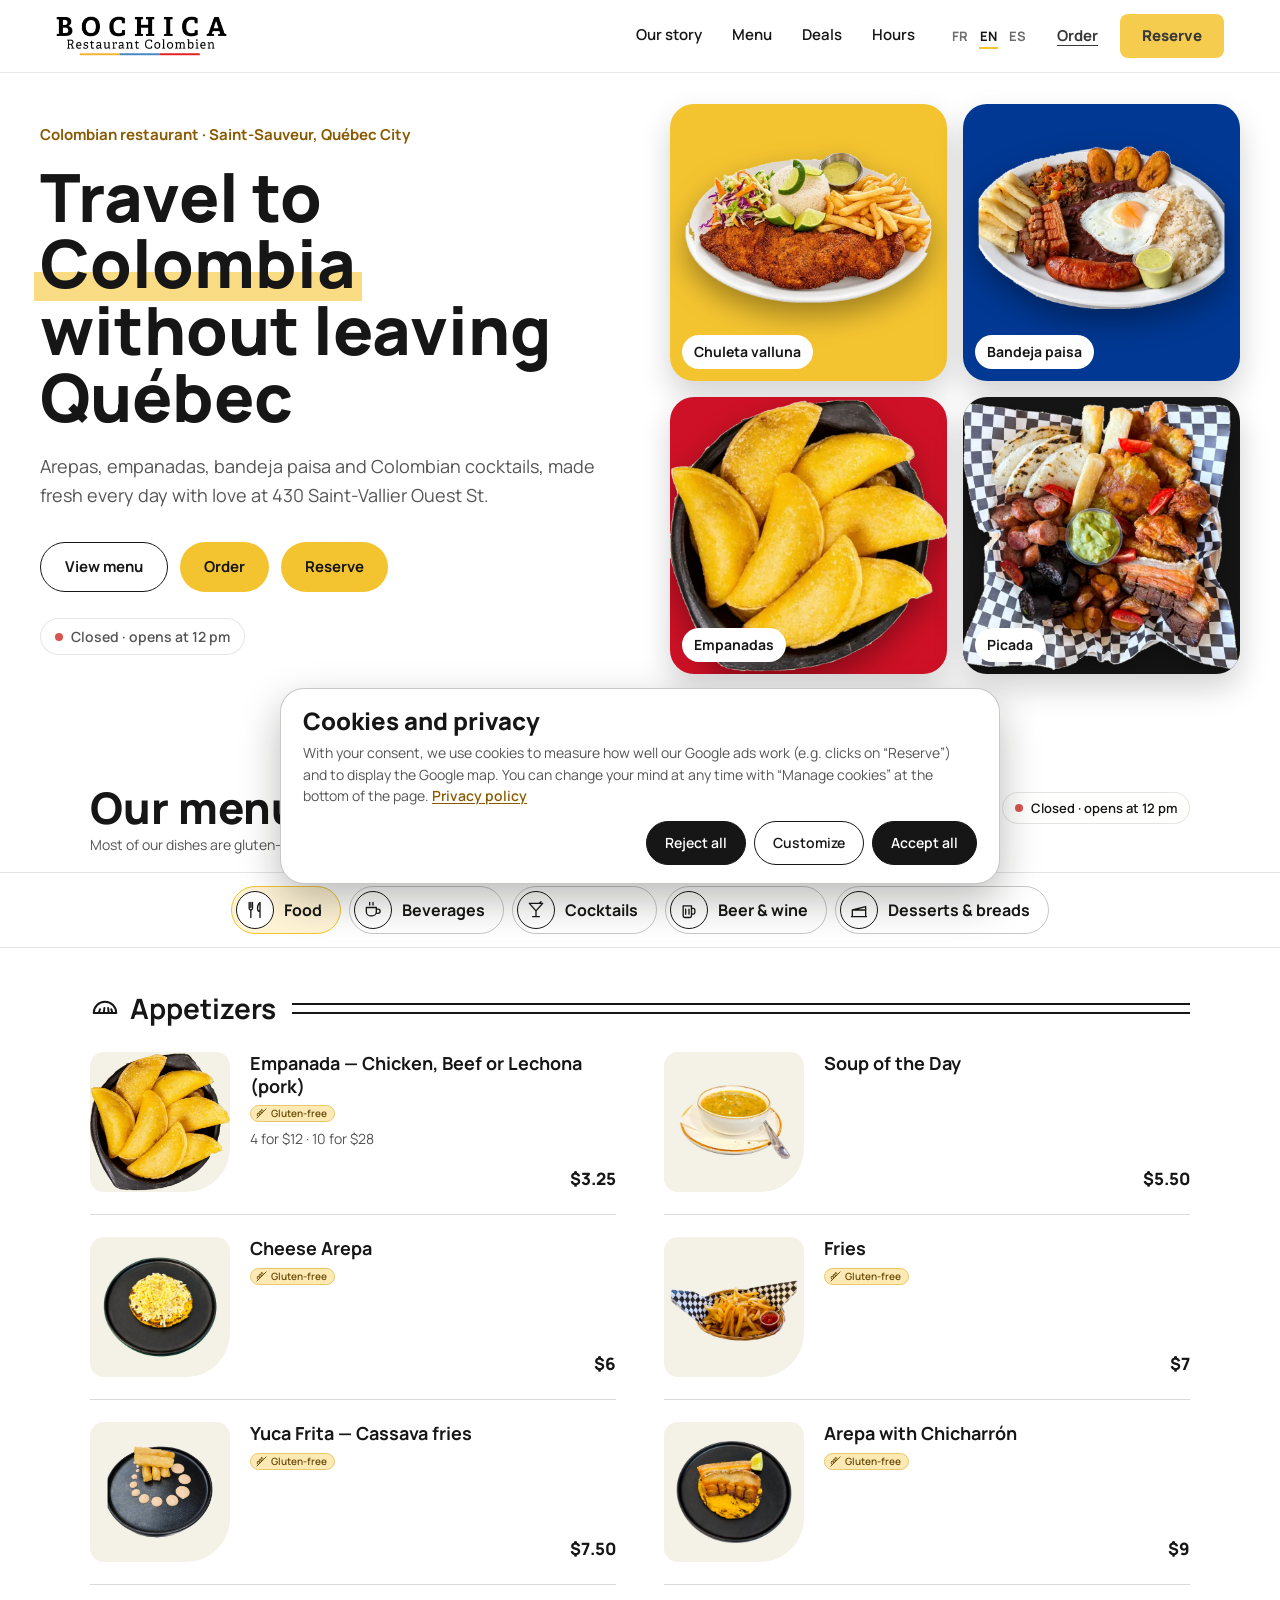
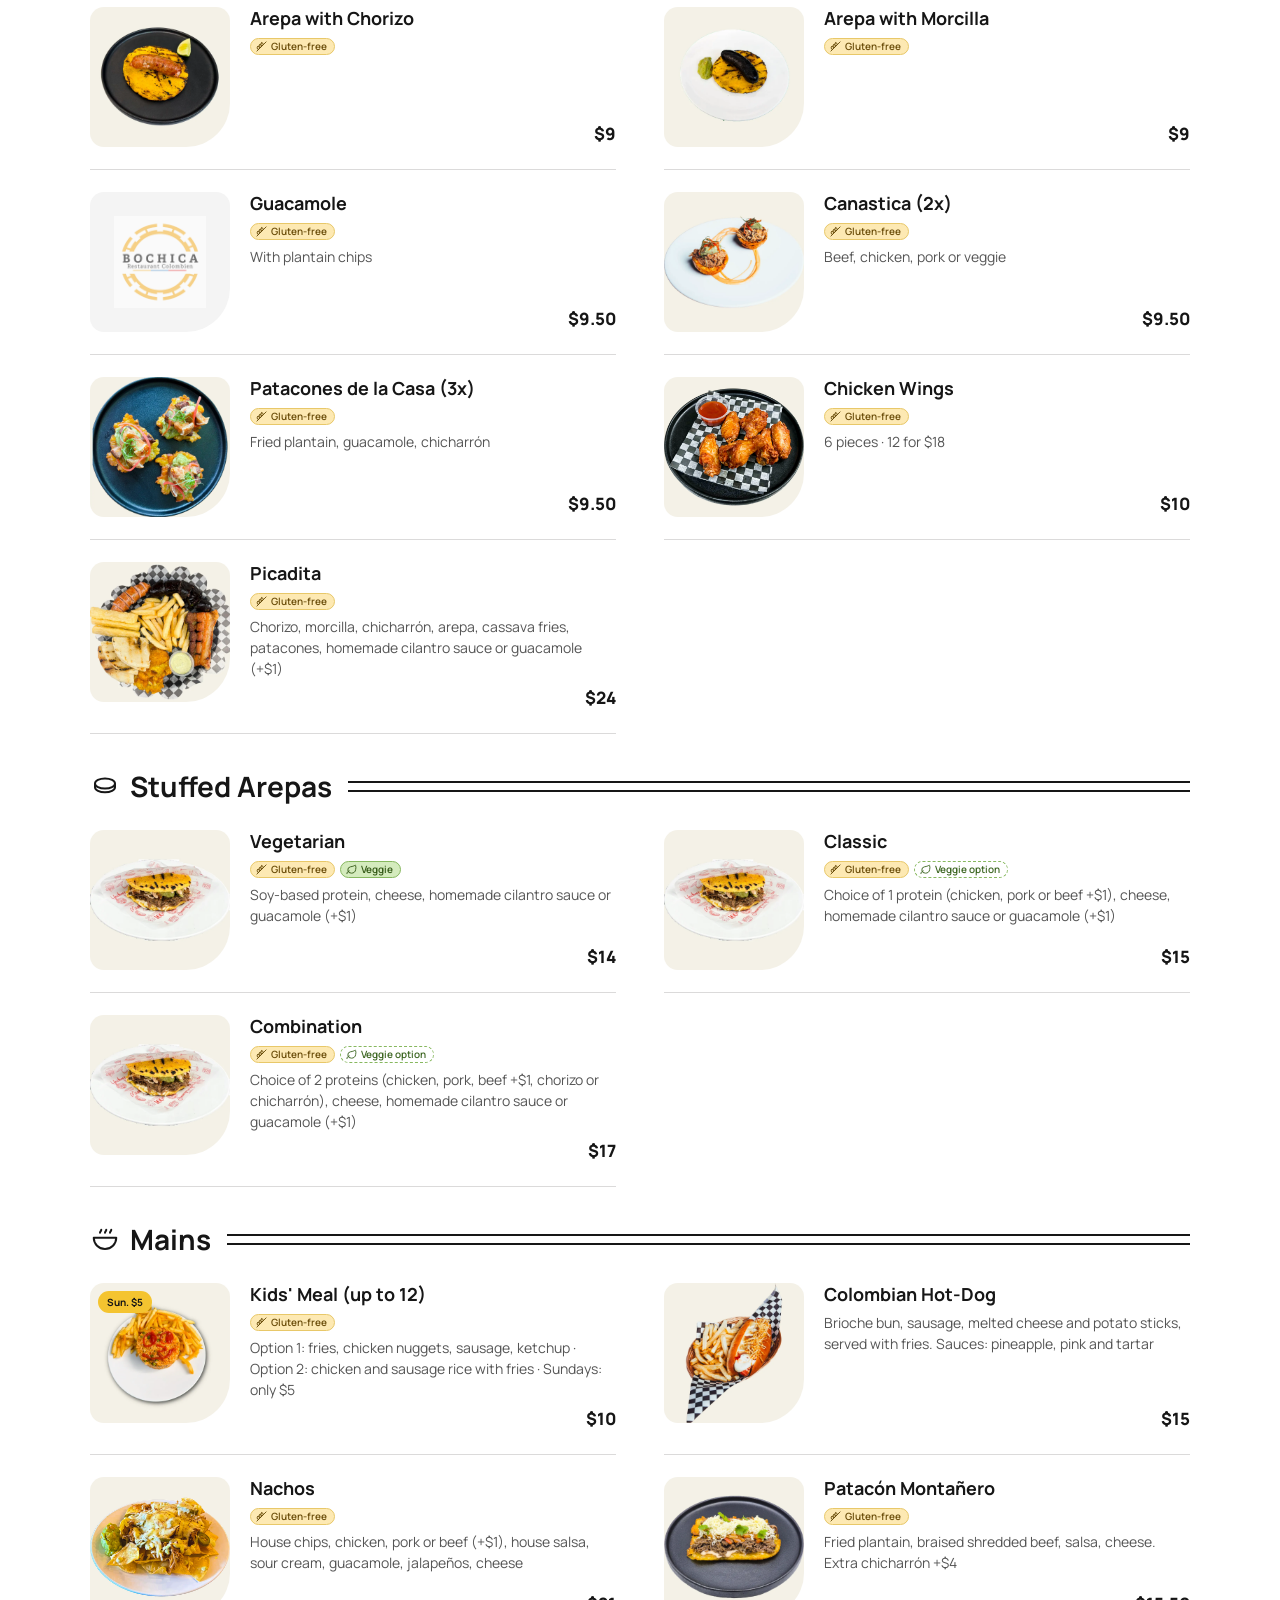
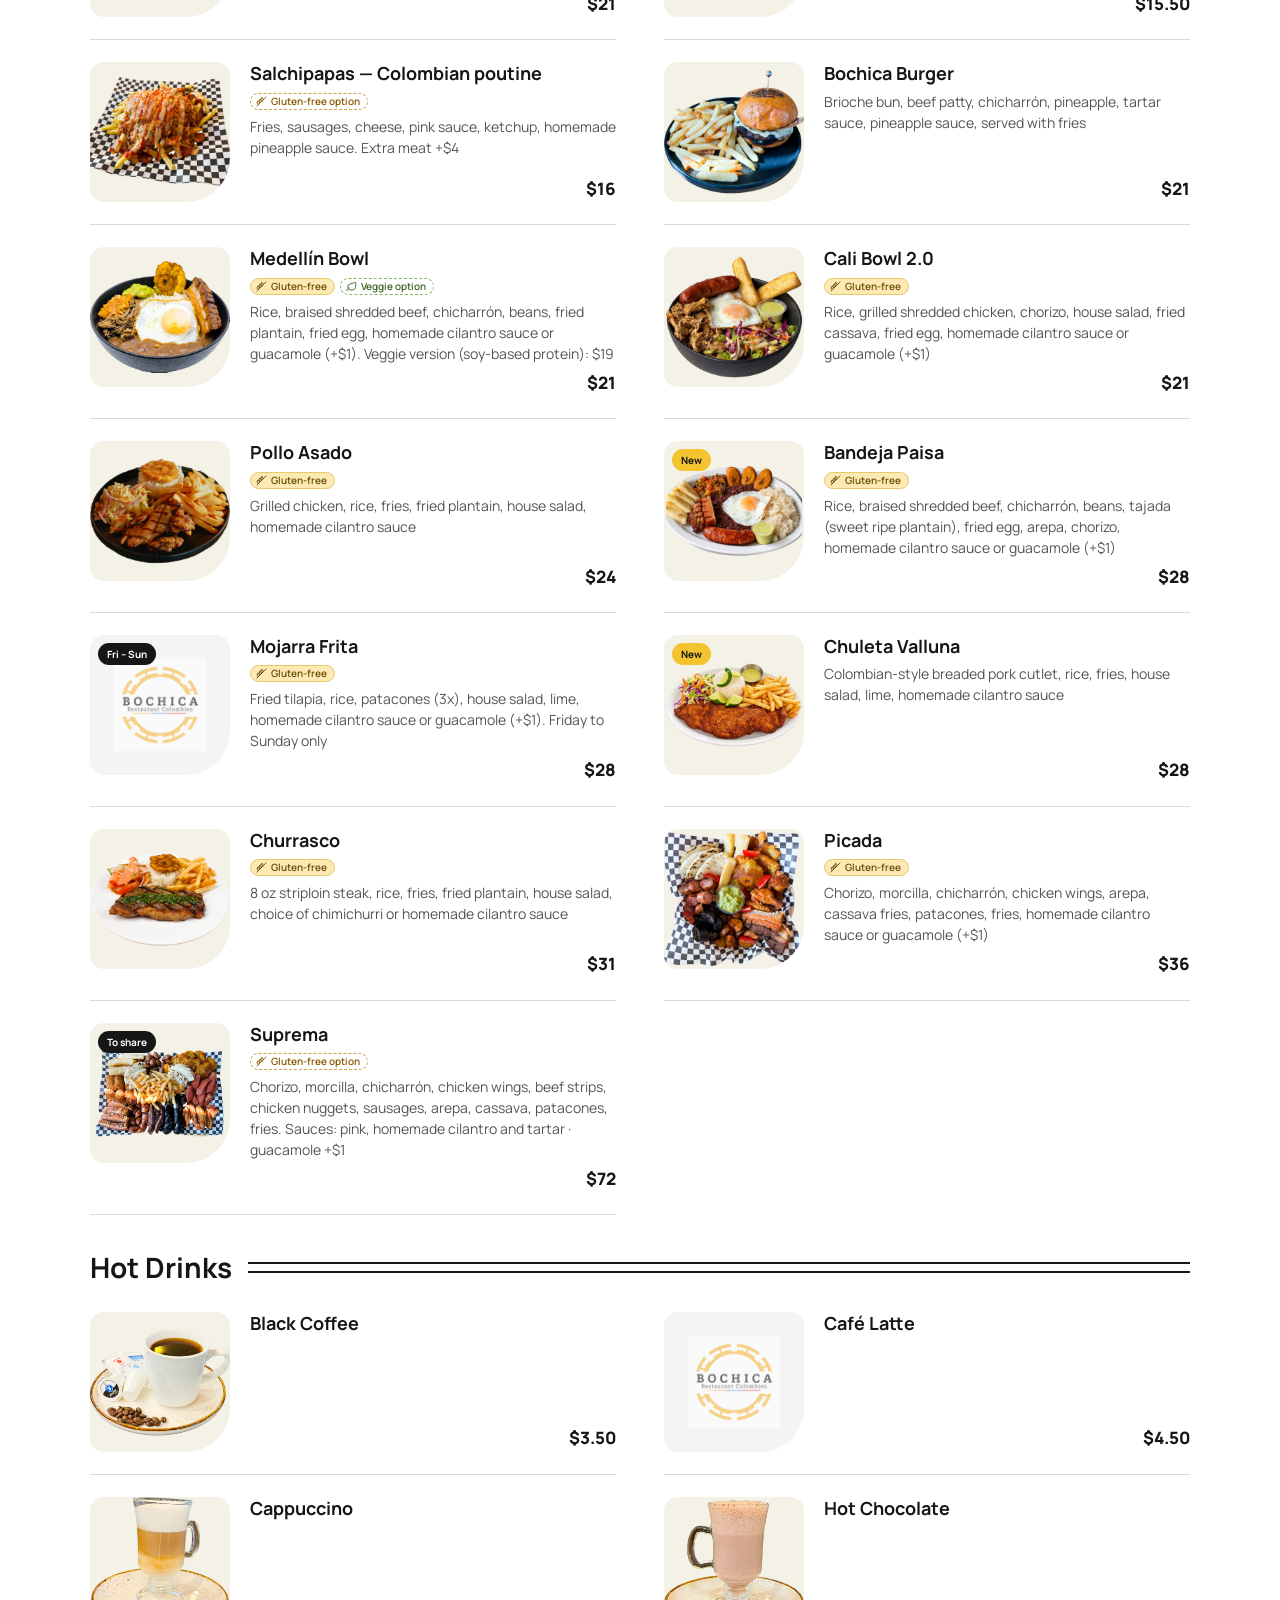
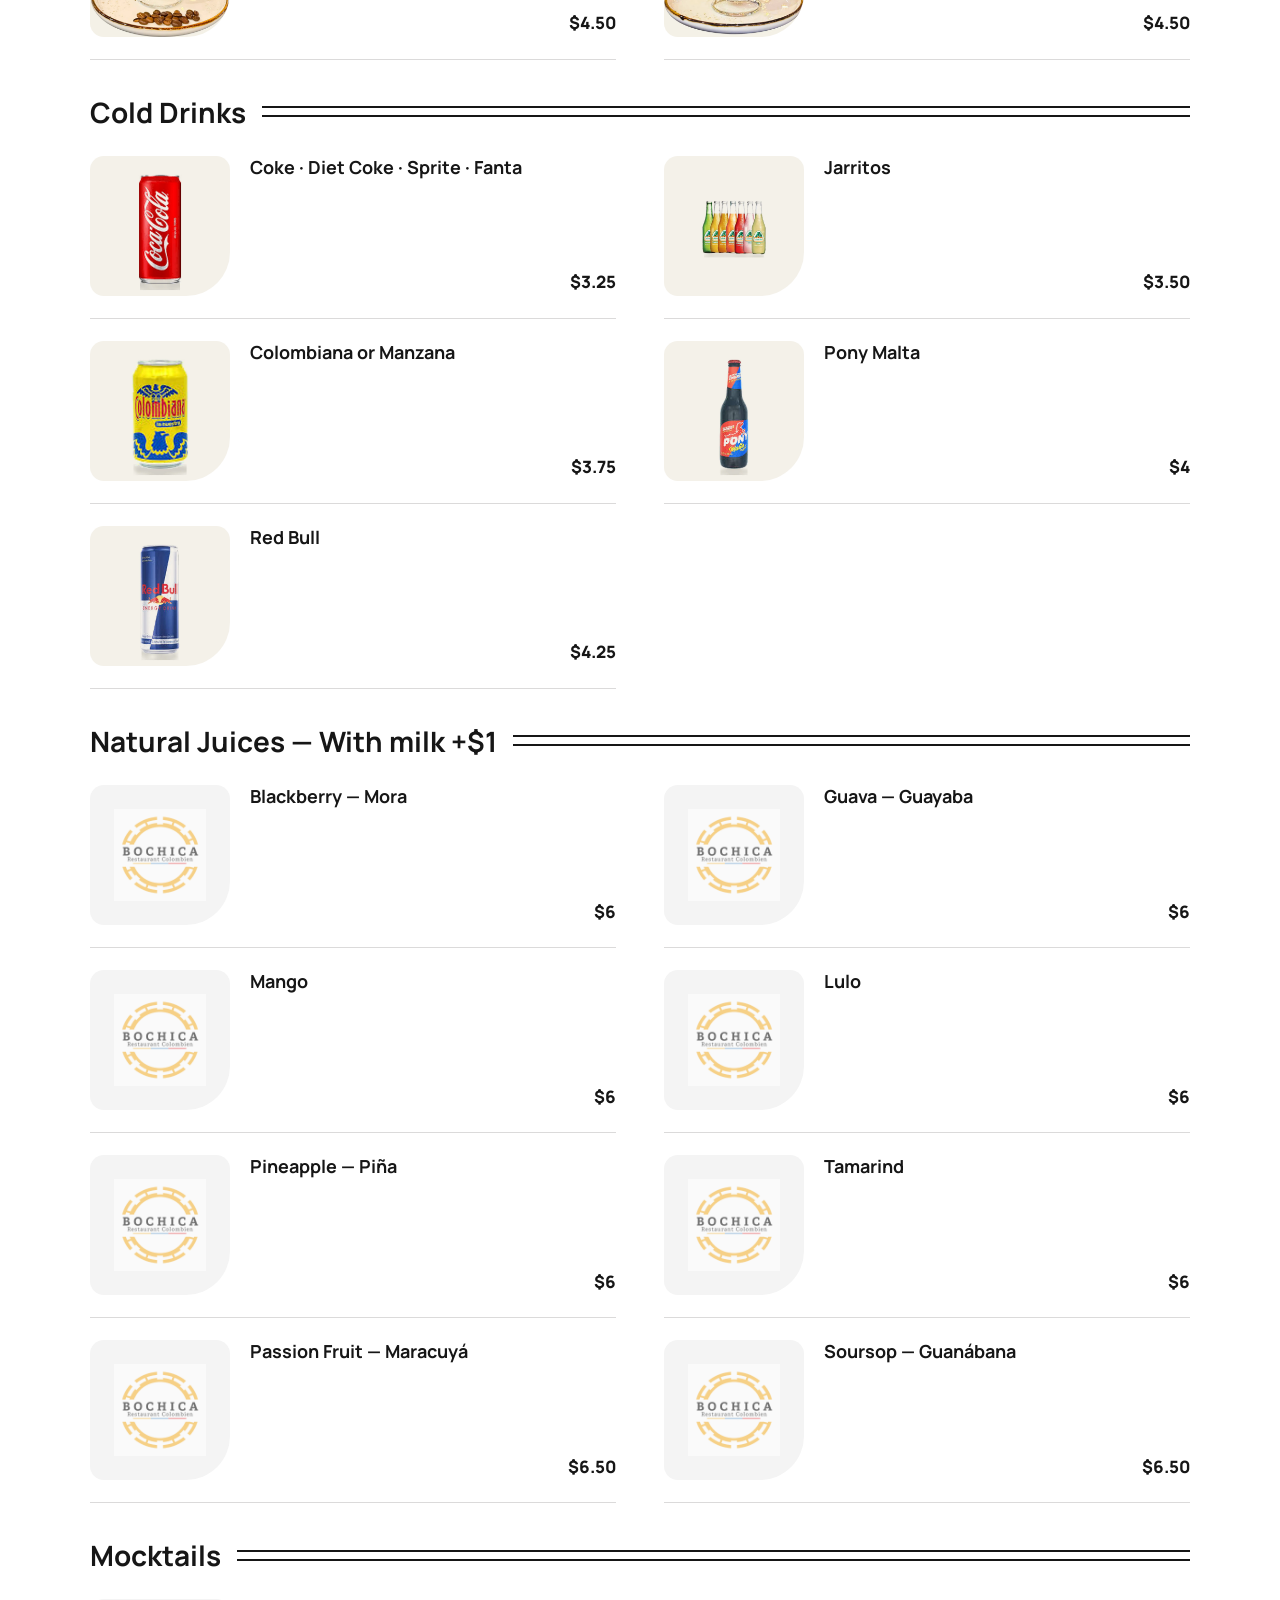
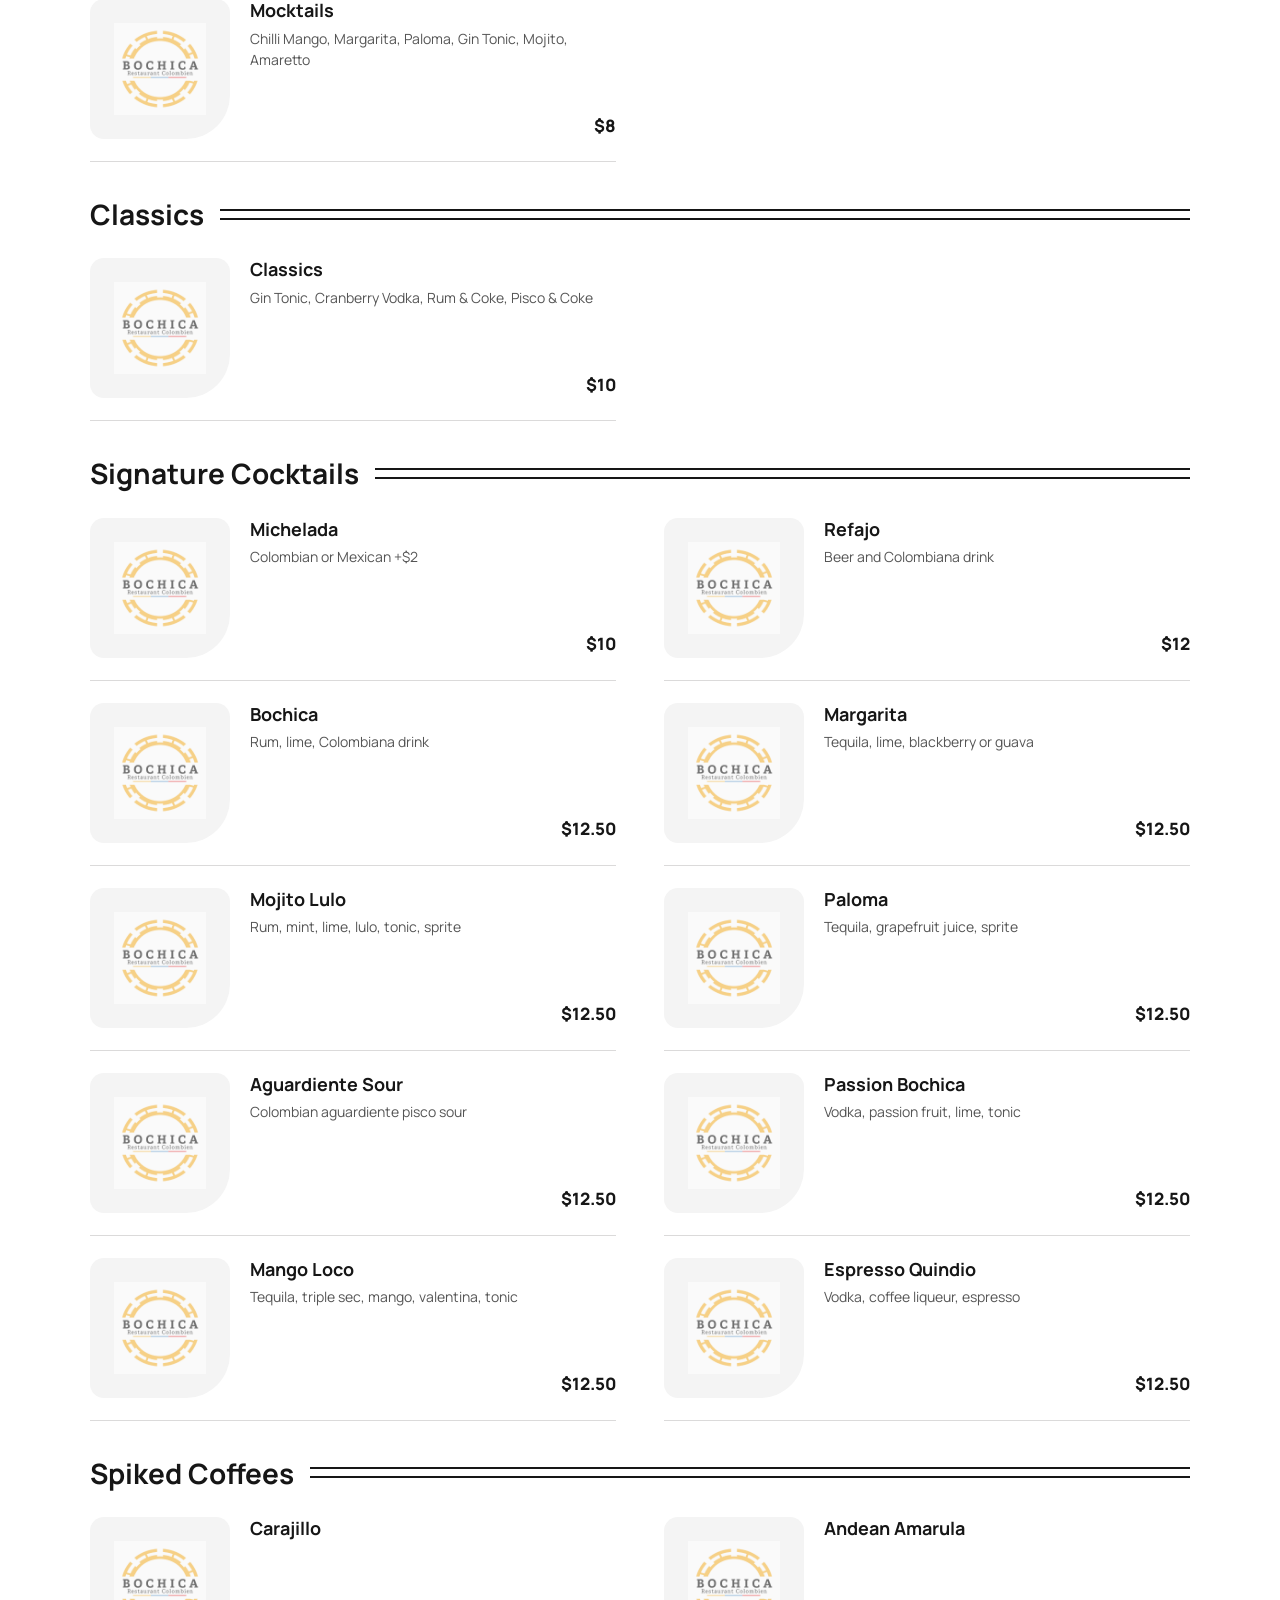
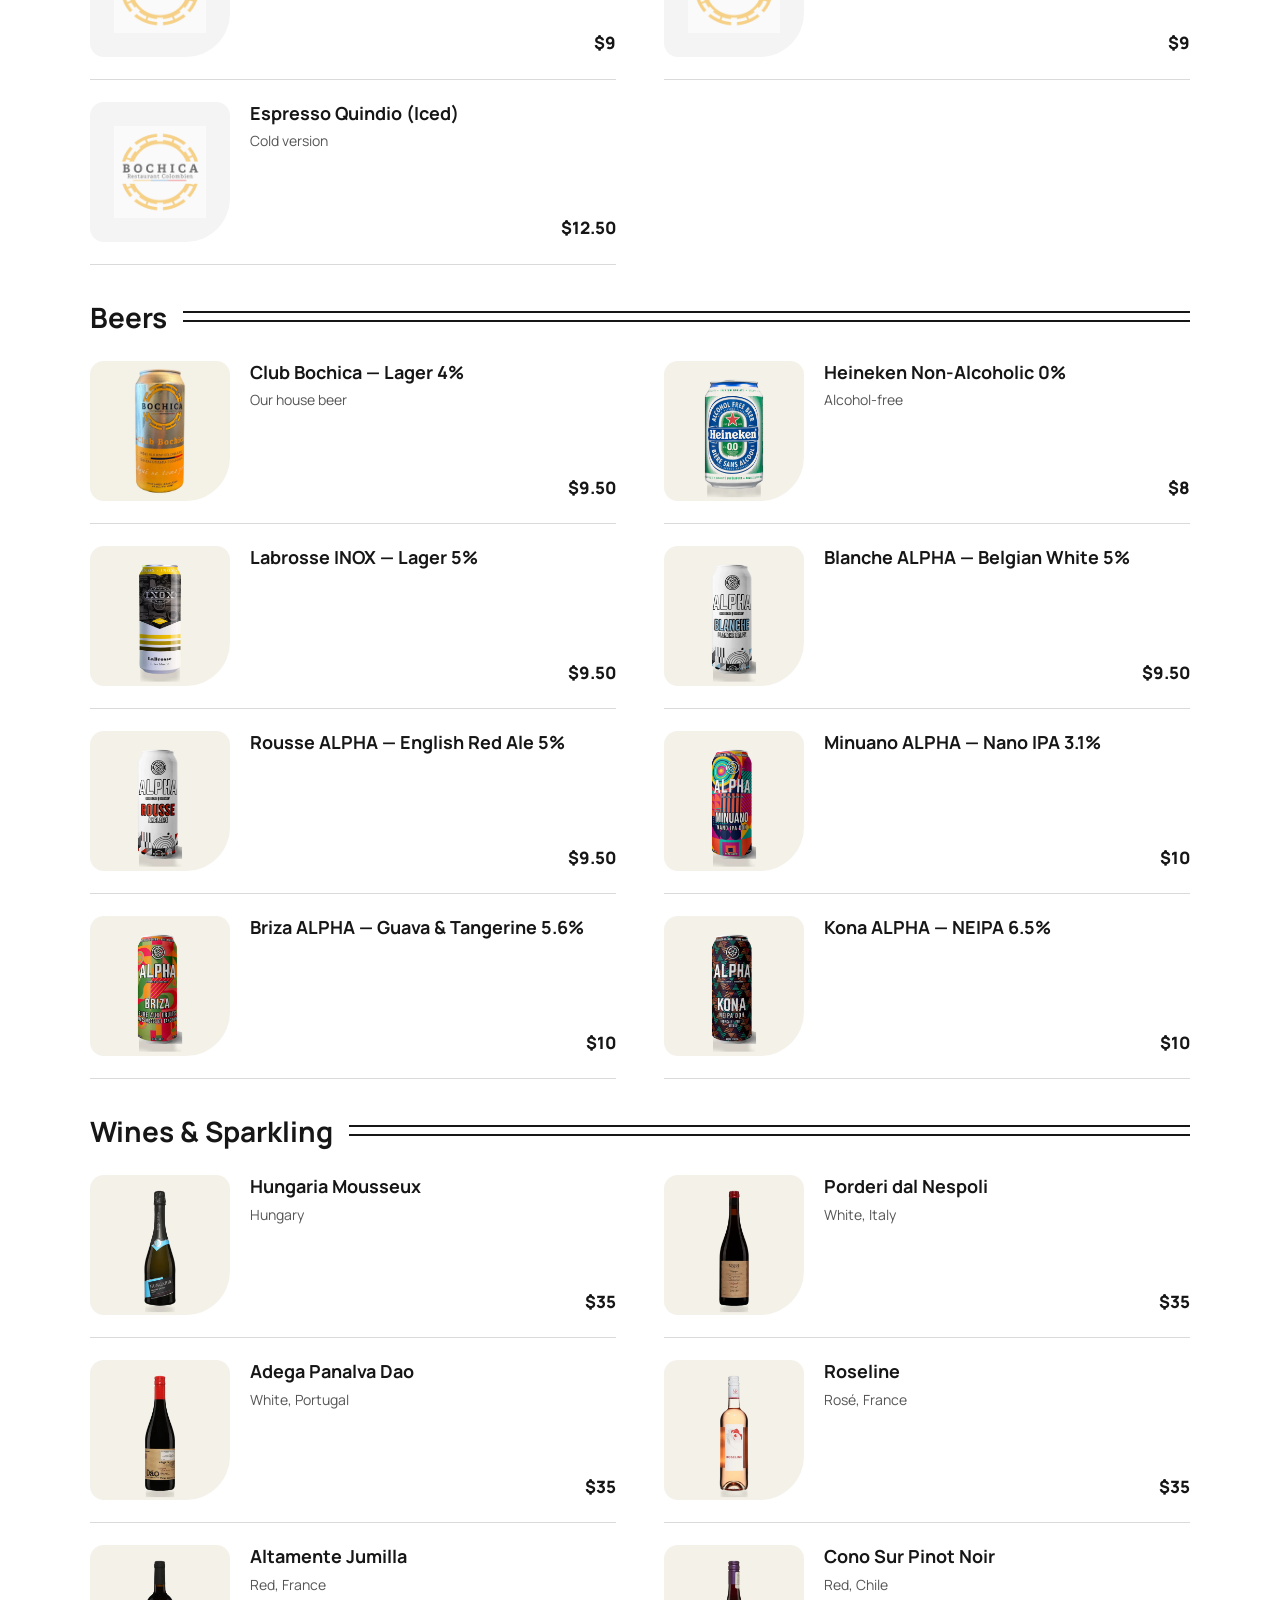
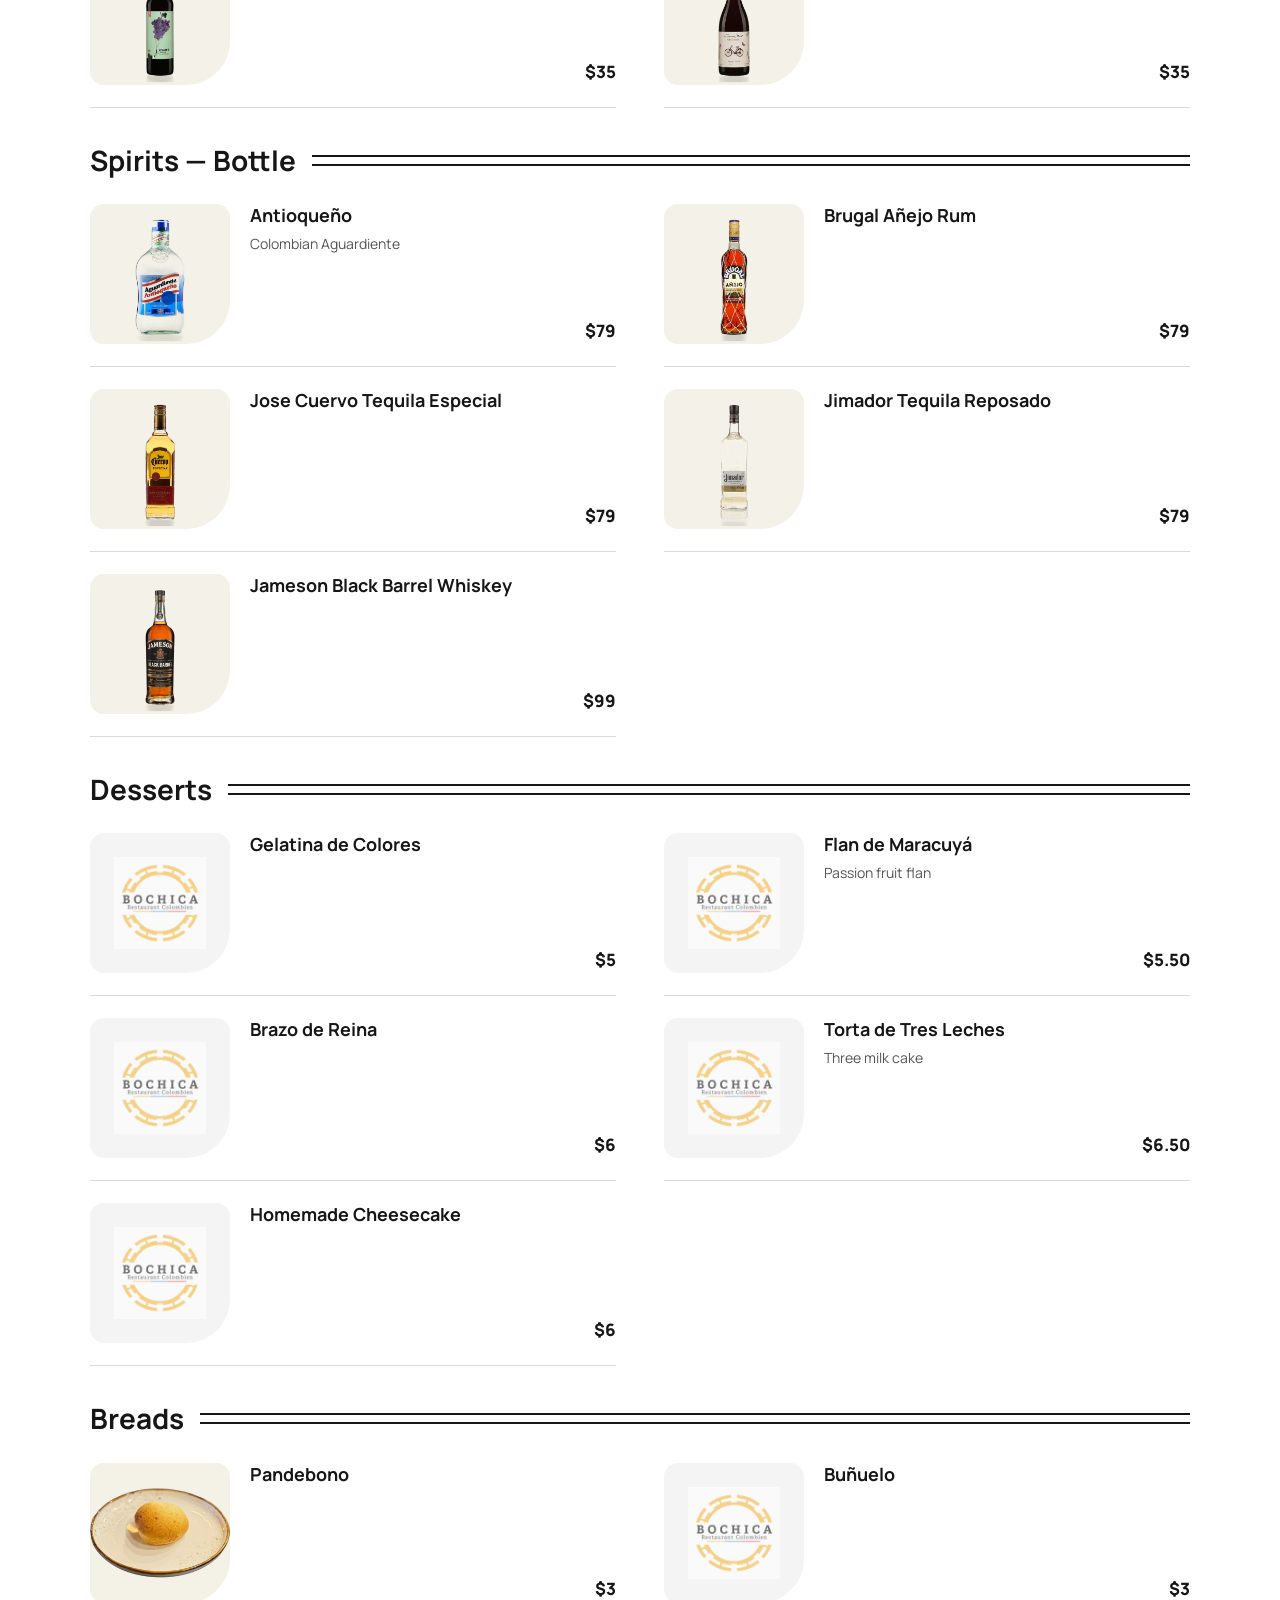
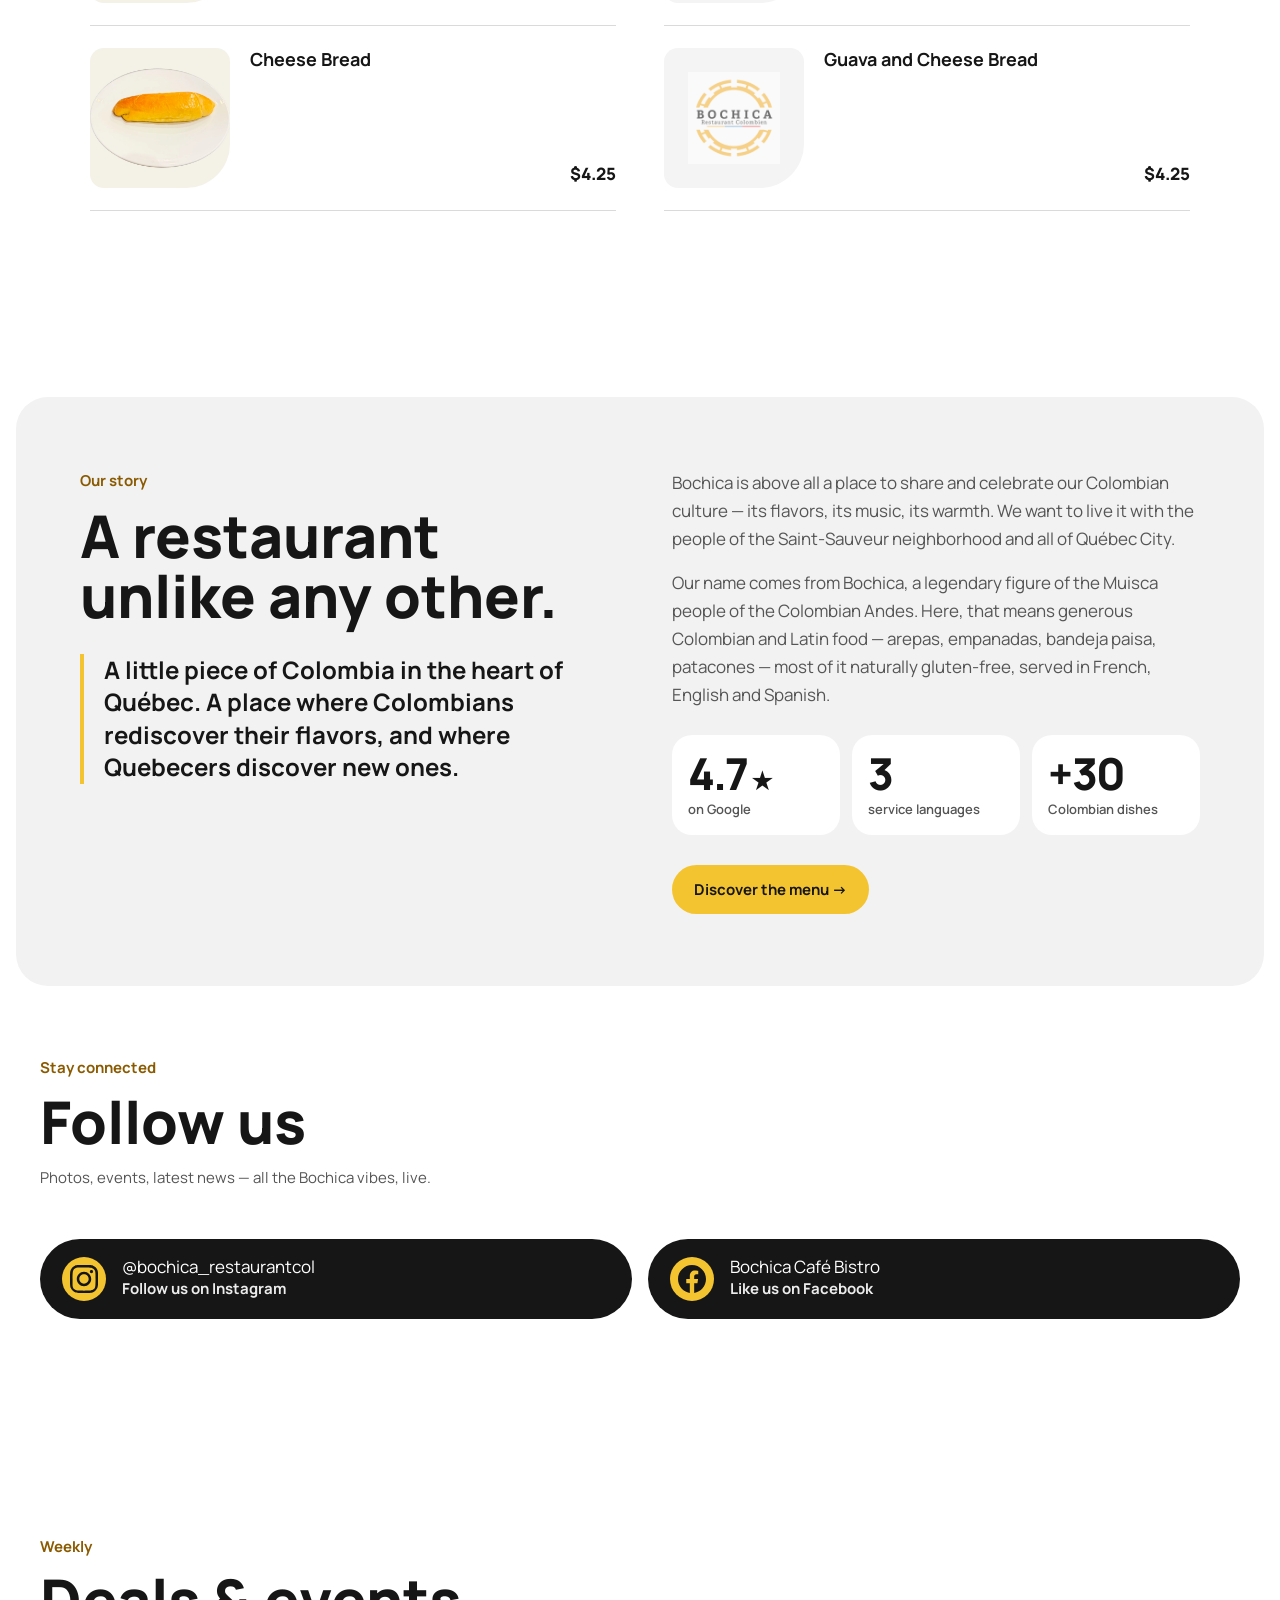
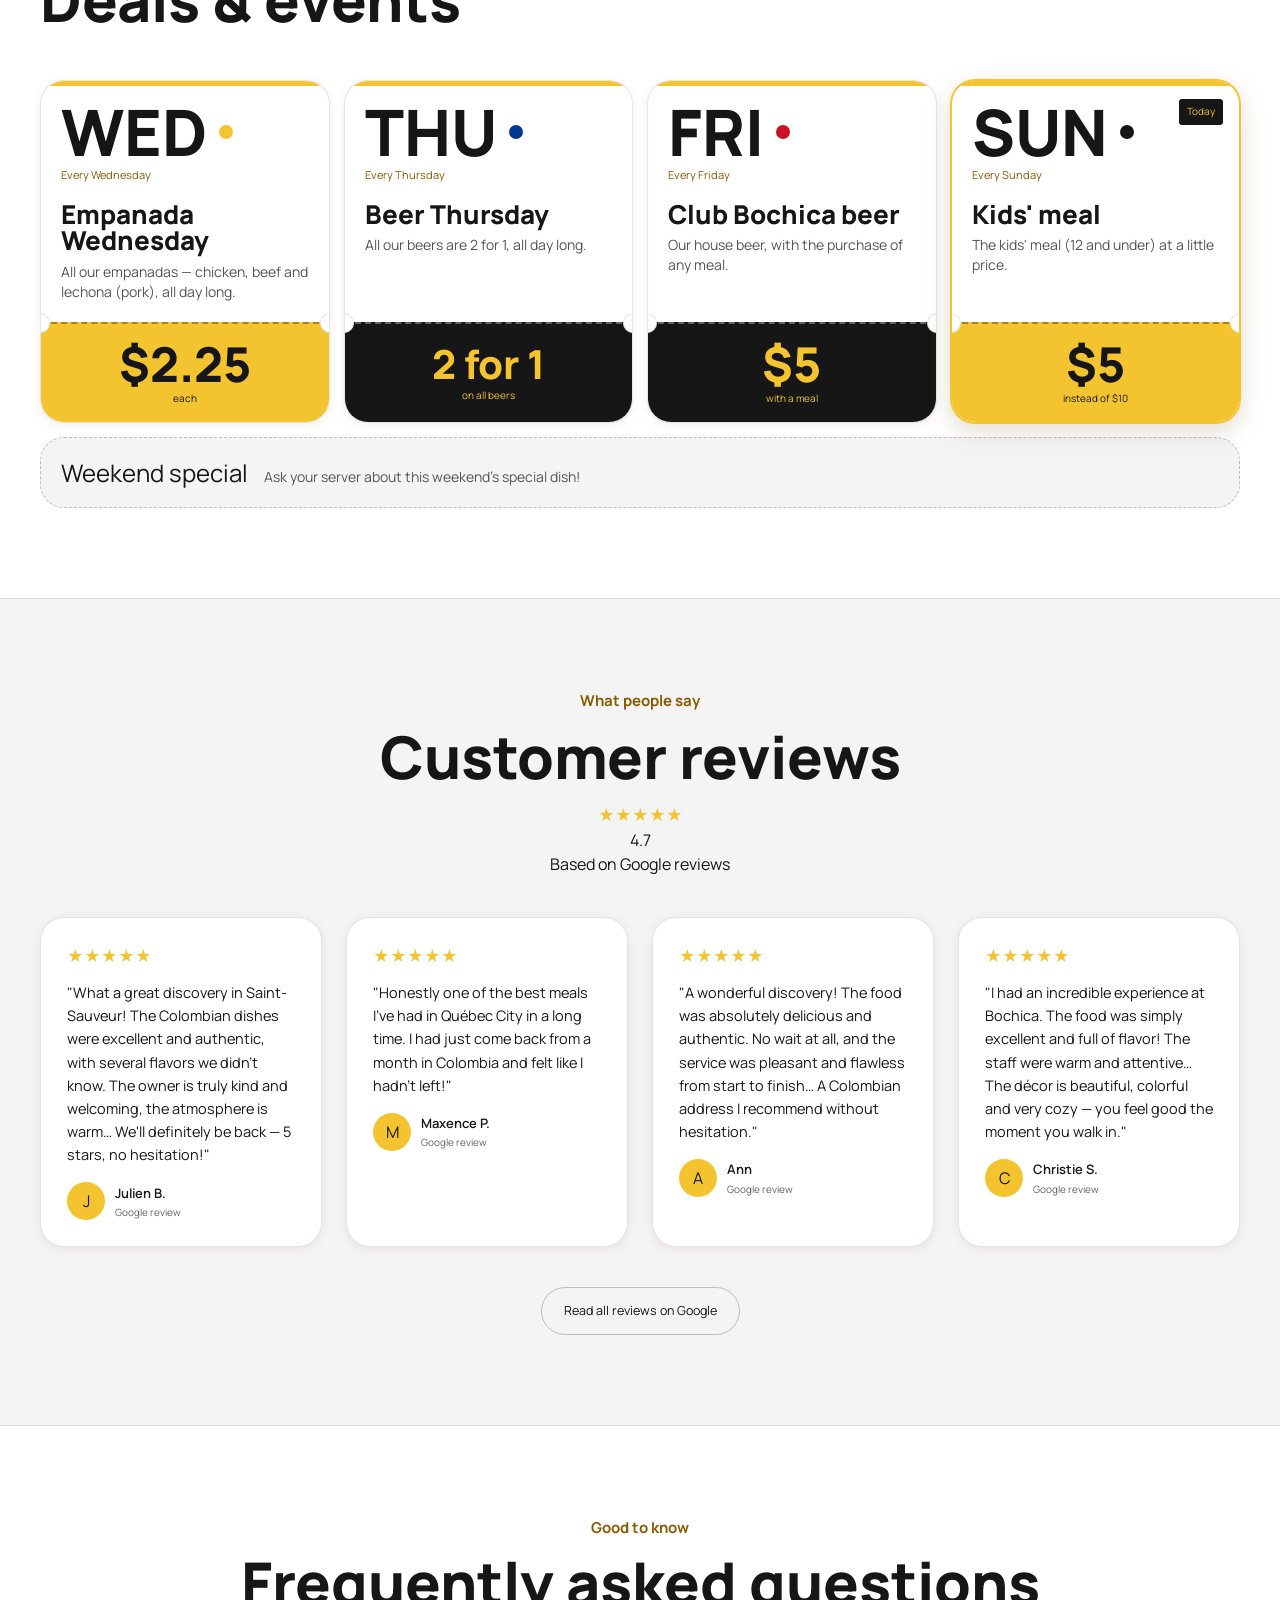
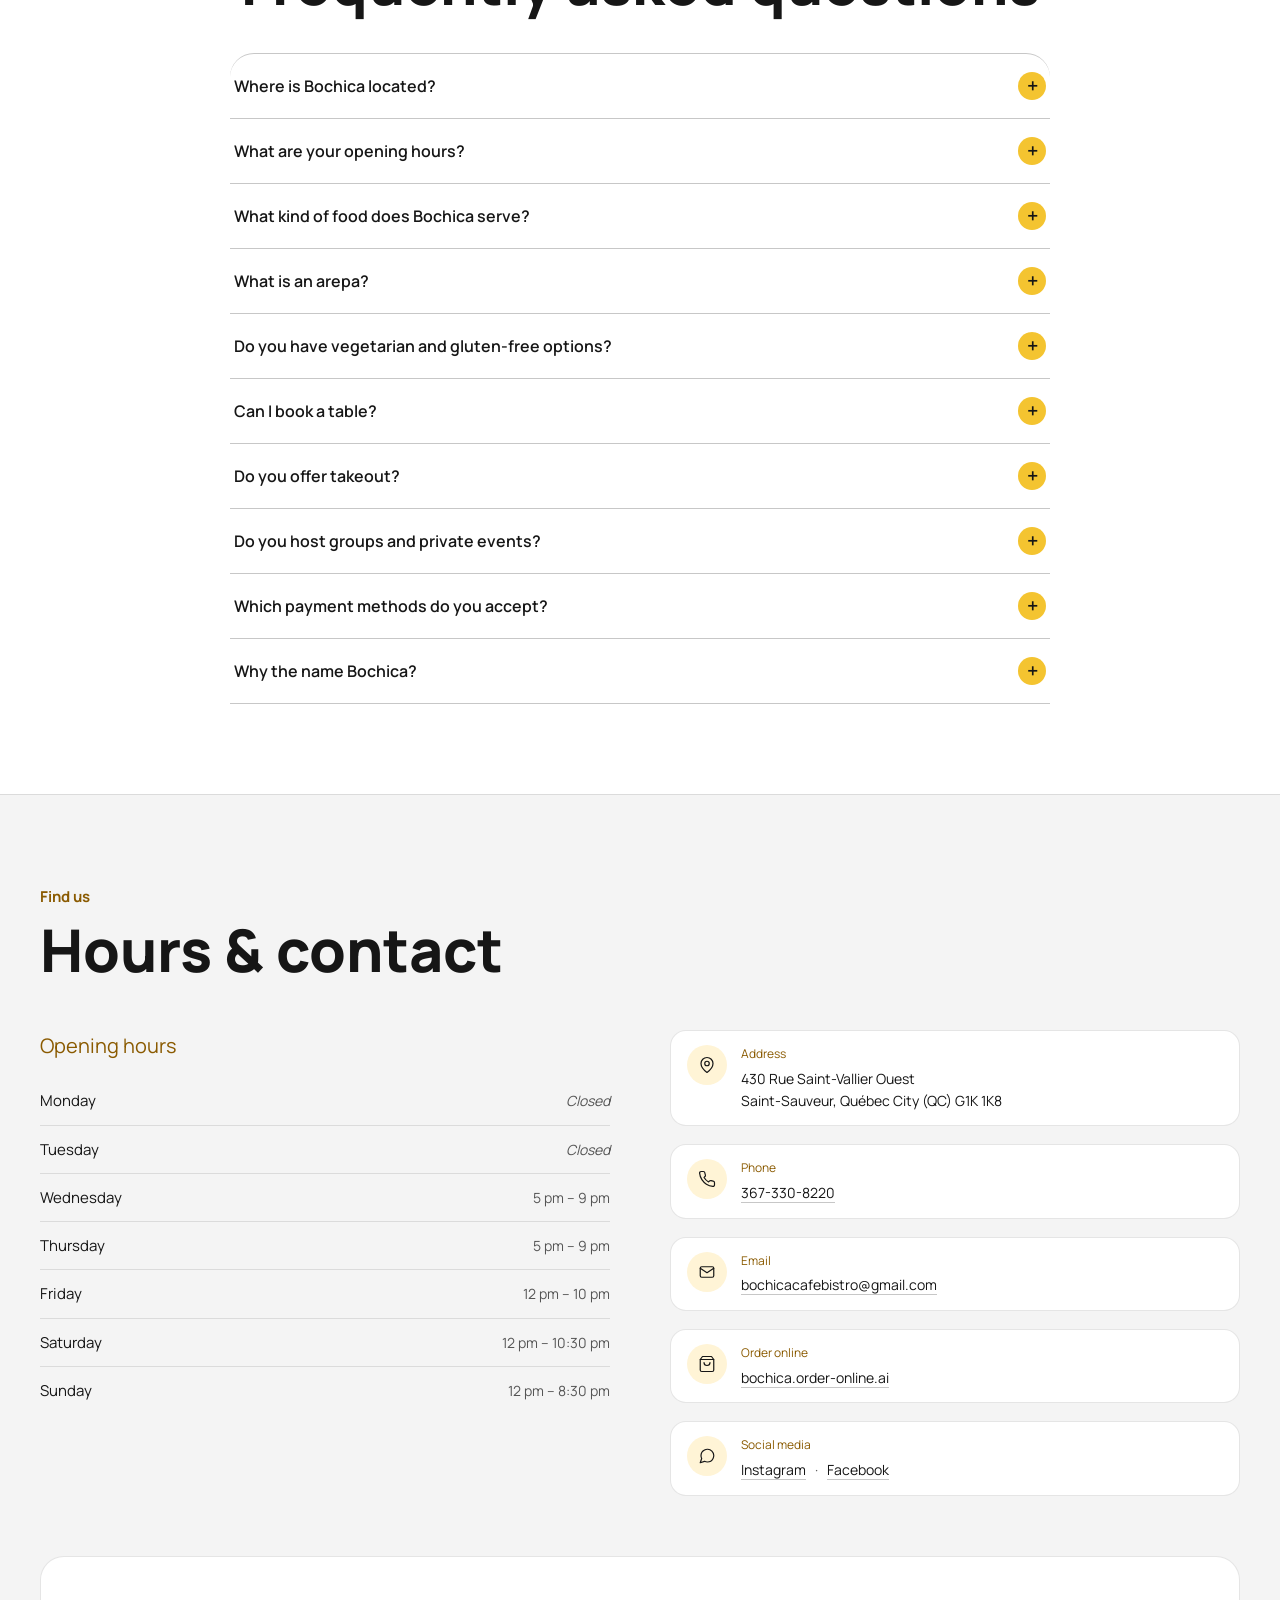
==== commit 00d212f1: "Menu d'un seul bloc : la catégorie active suit le défilement Co-Authored-By: Claude Opus 5.5 <norepl" ====
--- a/en/index.html
+++ b/en/index.html
@@ -429,7 +429,7 @@
 <link href="https://bochicacafebistro.ca/es/" hreflang="es" rel="alternate"/>
 <link href="https://bochicacafebistro.ca/" hreflang="x-default" rel="alternate"/>
 <link href="/css/style.css?v=20261025a" rel="stylesheet"/>
-<link href="/css/bento.css?v=20261027c" rel="stylesheet"/>
+<link href="/css/bento.css?v=20261027d" rel="stylesheet"/>
 <!-- Langue : chaque langue a sa propre adresse (/, /en/, /es/).
        Sur la page FR seulement : 1) un visiteur qui avait choisi EN/ES est renvoyé vers sa version ;
        2) écran de choix de langue sur mobile à la 1re visite. Jamais pour les robots. -->
@@ -731,7 +731,7 @@
 </div>
 </div>
 <!-- BREUVAGES -->
-<div class="menu-section" id="tab-breuvages" style="display:none">
+<div class="menu-section" id="tab-breuvages">
 <div class="menu-grid">
 <div class="menu-subsection-title y" data-en="Hot Drinks" data-es="Bebidas Calientes" data-fr="Boissons chaudes">Hot Drinks</div>
 <div class="menu-card reveal" data-photo="/images/cafe-noir.webp">
@@ -807,7 +807,7 @@
 </div>
 </div>
 <!-- COCKTAILS -->
-<div class="menu-section" id="tab-cocktails" style="display:none">
+<div class="menu-section" id="tab-cocktails">
 <div class="menu-grid">
 <div class="menu-subsection-title y" data-en="Mocktails" data-es="Mocktails" data-fr="Mocktails">Mocktails</div>
 <div class="menu-card reveal">
@@ -889,7 +889,7 @@
 </div>
 </div>
 <!-- BIÈRES -->
-<div class="menu-section" id="tab-bieres" style="display:none">
+<div class="menu-section" id="tab-bieres">
 <div class="menu-grid">
 <div class="menu-subsection-title y" data-en="Beers" data-es="Cervezas" data-fr="Bières">Beers</div>
 <div class="menu-card reveal" data-photo="/images/club-bochica.webp">
@@ -982,7 +982,7 @@
 </div>
 </div>
 <!-- DESSERTS -->
-<div class="menu-section" id="tab-desserts" style="display:none">
+<div class="menu-section" id="tab-desserts">
 <div class="menu-grid">
 <div class="menu-subsection-title y" data-en="Desserts" data-es="Postres" data-fr="Desserts">Desserts</div>
 <div class="menu-card reveal">
@@ -1535,7 +1535,7 @@
 </div>
 </div>
 </div>
-<script src="/js/main.js?v=20261025d"></script>
+<script src="/js/main.js?v=20261027c"></script>
 <script src="/js/consent.js?v=20261012a"></script>
 <!-- Vercel Web Analytics : statistiques de visites sans témoins (Loi 25 : aucun consentement requis, mentionné dans la politique). -->
 <script defer="" src="/_vercel/insights/script.js"></script>
--- a/css/bento.css
+++ b/css/bento.css
@@ -470,3 +470,23 @@
 #menu-subtabs, .menu-subtabs { display: none !important; }
 .menu-cats { padding-bottom: 14px; }
 @media (max-width: 760px) { .menu-cat-toggle { border-bottom: 0 !important; } }
+
+/* 27 oct. (c) : mobile — rangée de catégories horizontale (comme sur ordinateur), toujours visible en haut
+   pendant qu'on parcourt les plats ; plus de bouton « ≡ Bouffe ▾ » ni d'écran de choix. */
+@media (max-width: 900px) {
+  .menu-cat-toggle, #menu-cat-sheet { display: none !important; }
+  .menu-cats {
+    display: flex !important;
+    justify-content: flex-start;
+    gap: 8px;
+    padding: 10px 0 !important;
+    margin: 0 calc(-1 * var(--pad));
+    padding-left: var(--pad) !important; padding-right: var(--pad) !important;
+    overflow-x: auto; scroll-snap-type: x proximity;
+    scrollbar-width: none;
+  }
+  .menu-cats::-webkit-scrollbar { display: none; }
+  .menu-cat { min-height: 44px; padding: 3px 14px 3px 3px; font-size: 15px; gap: 8px; scroll-snap-align: start; }
+  .menu-cat-icon { width: 34px; height: 34px; }
+  .menu-cat-icon svg { width: 18px; height: 18px; }
+}
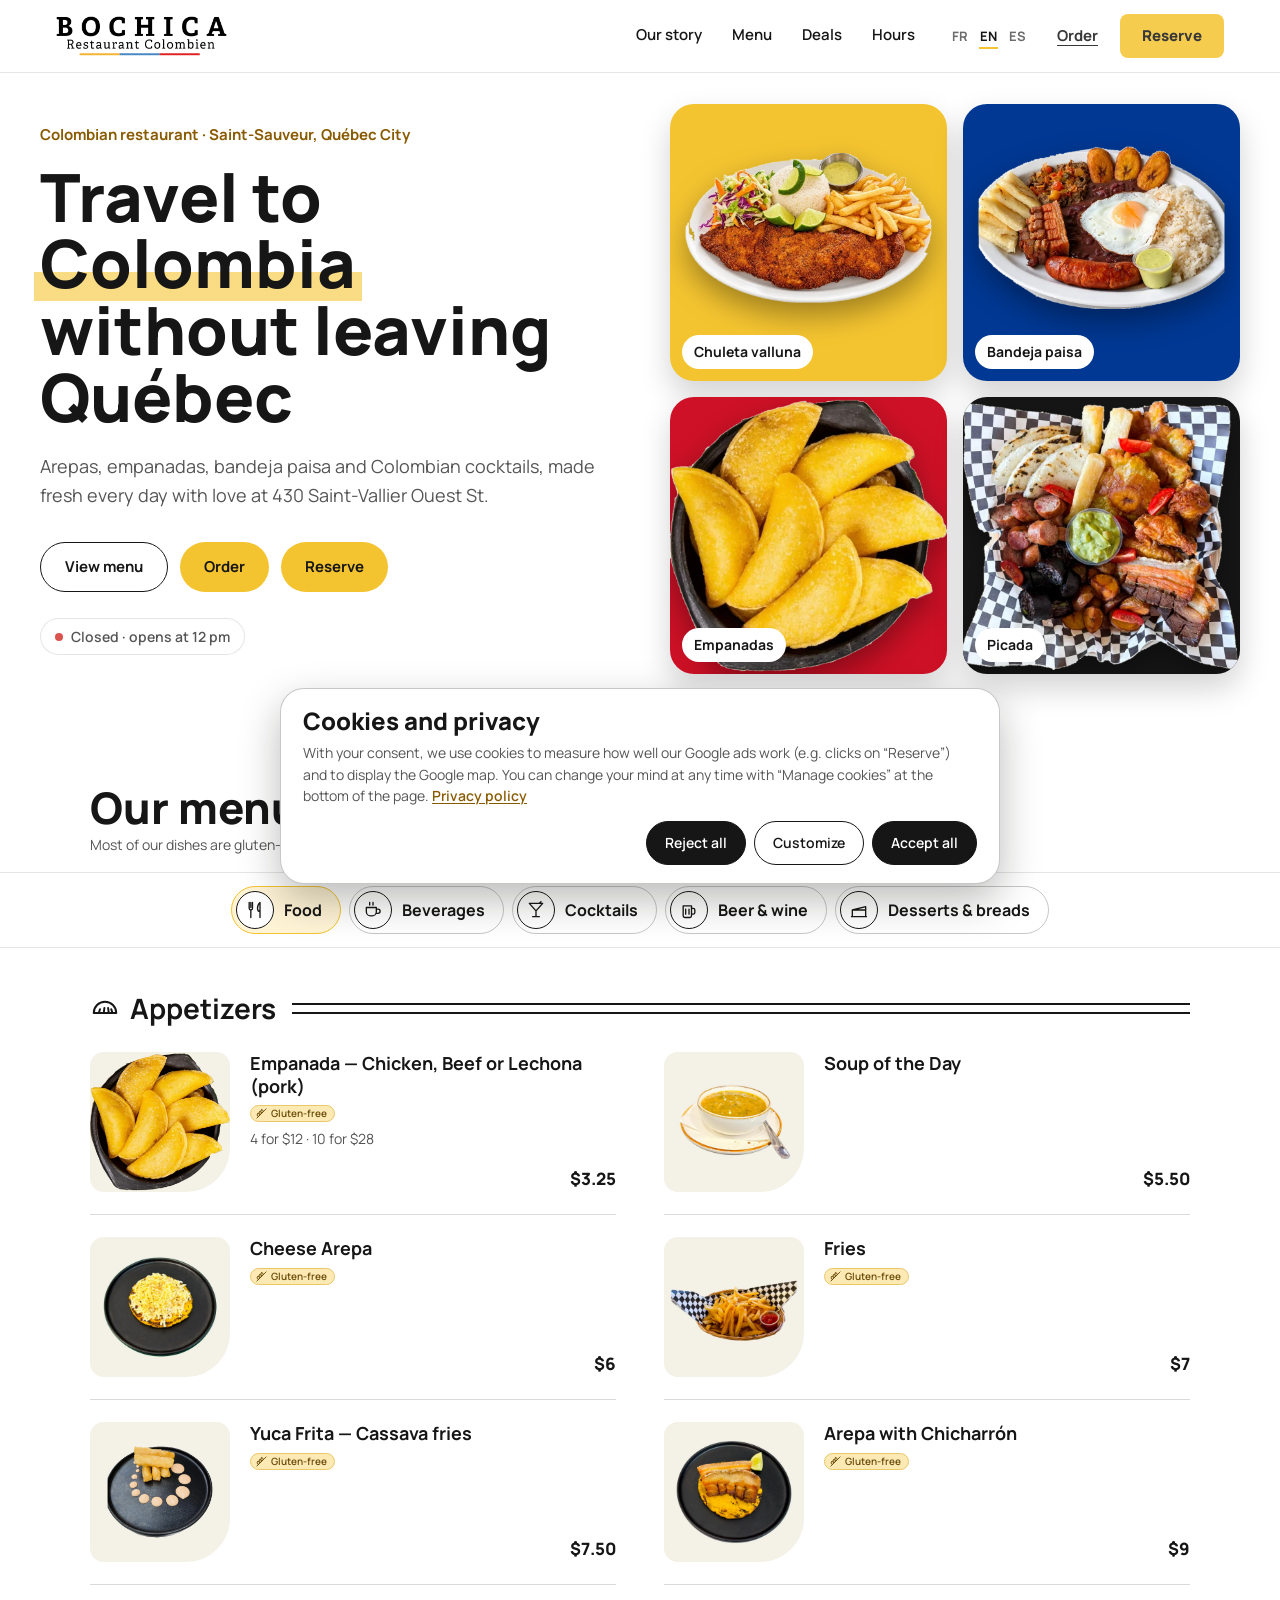
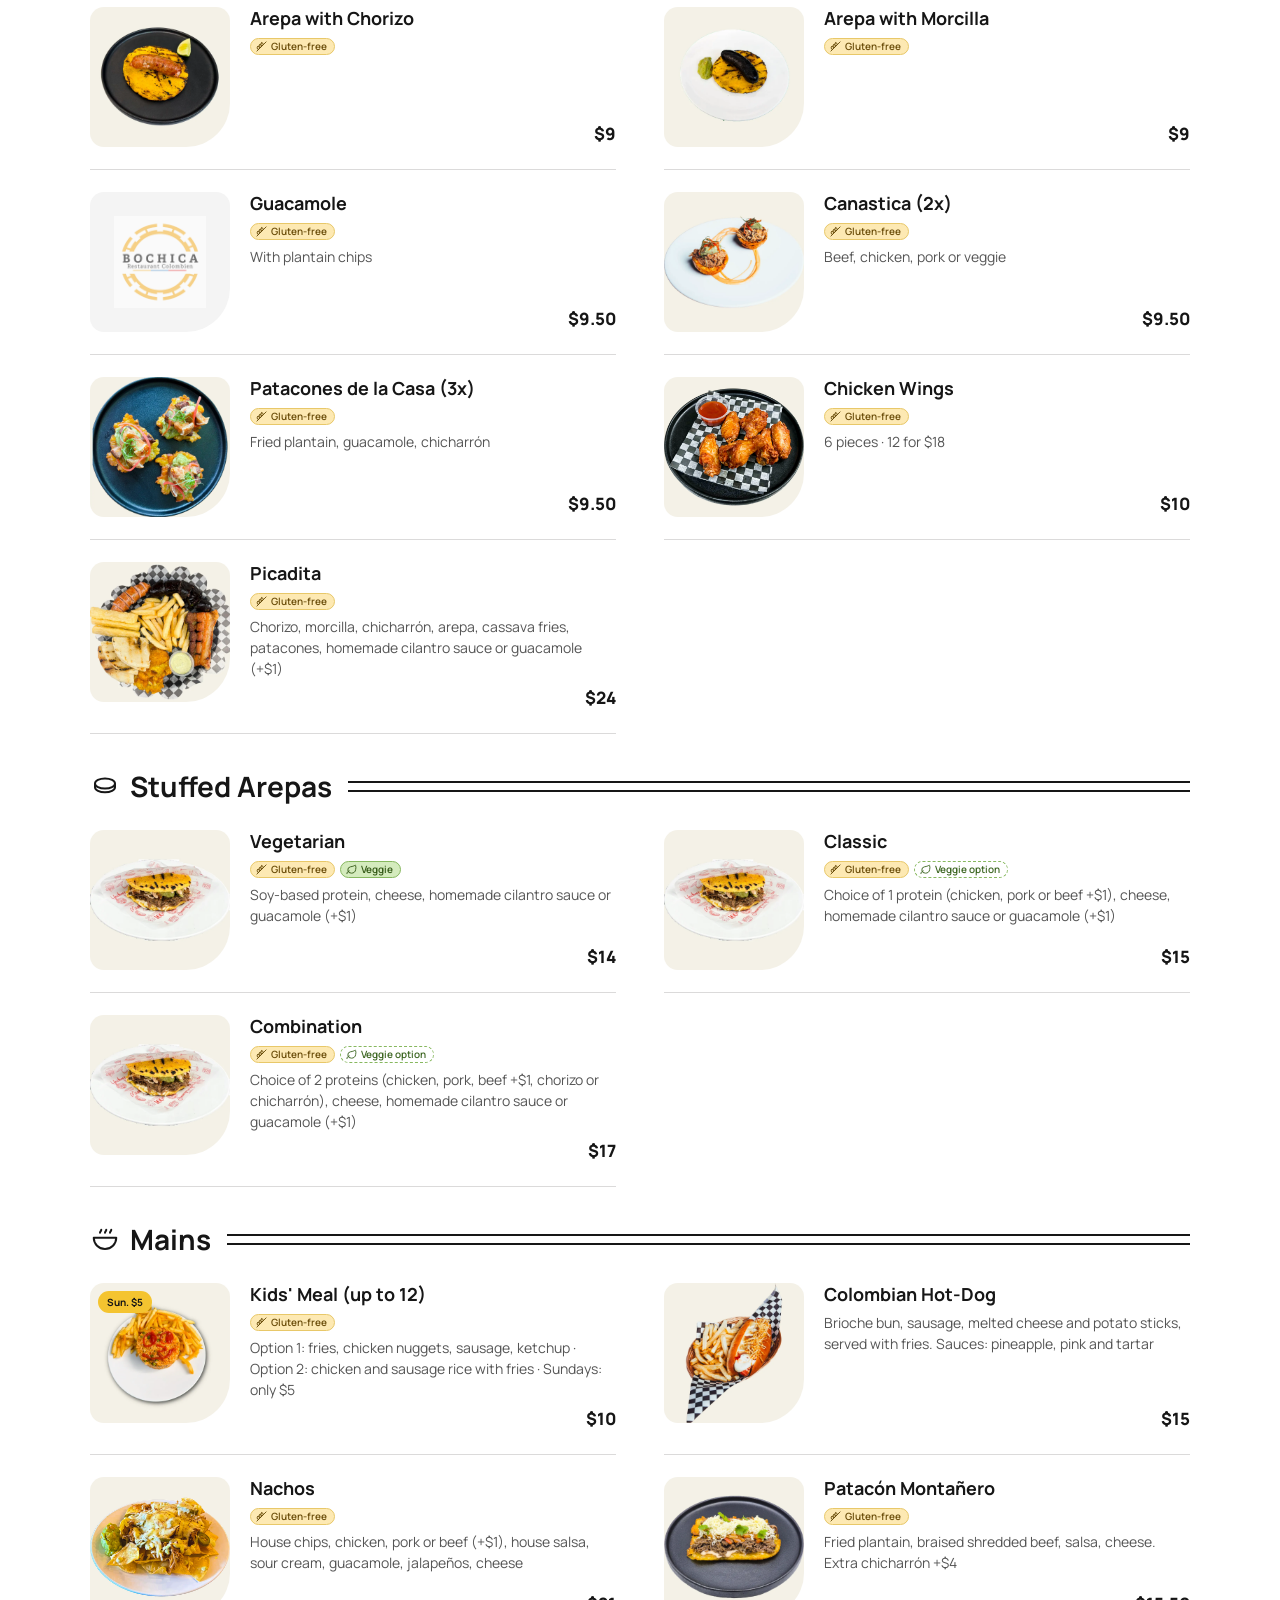
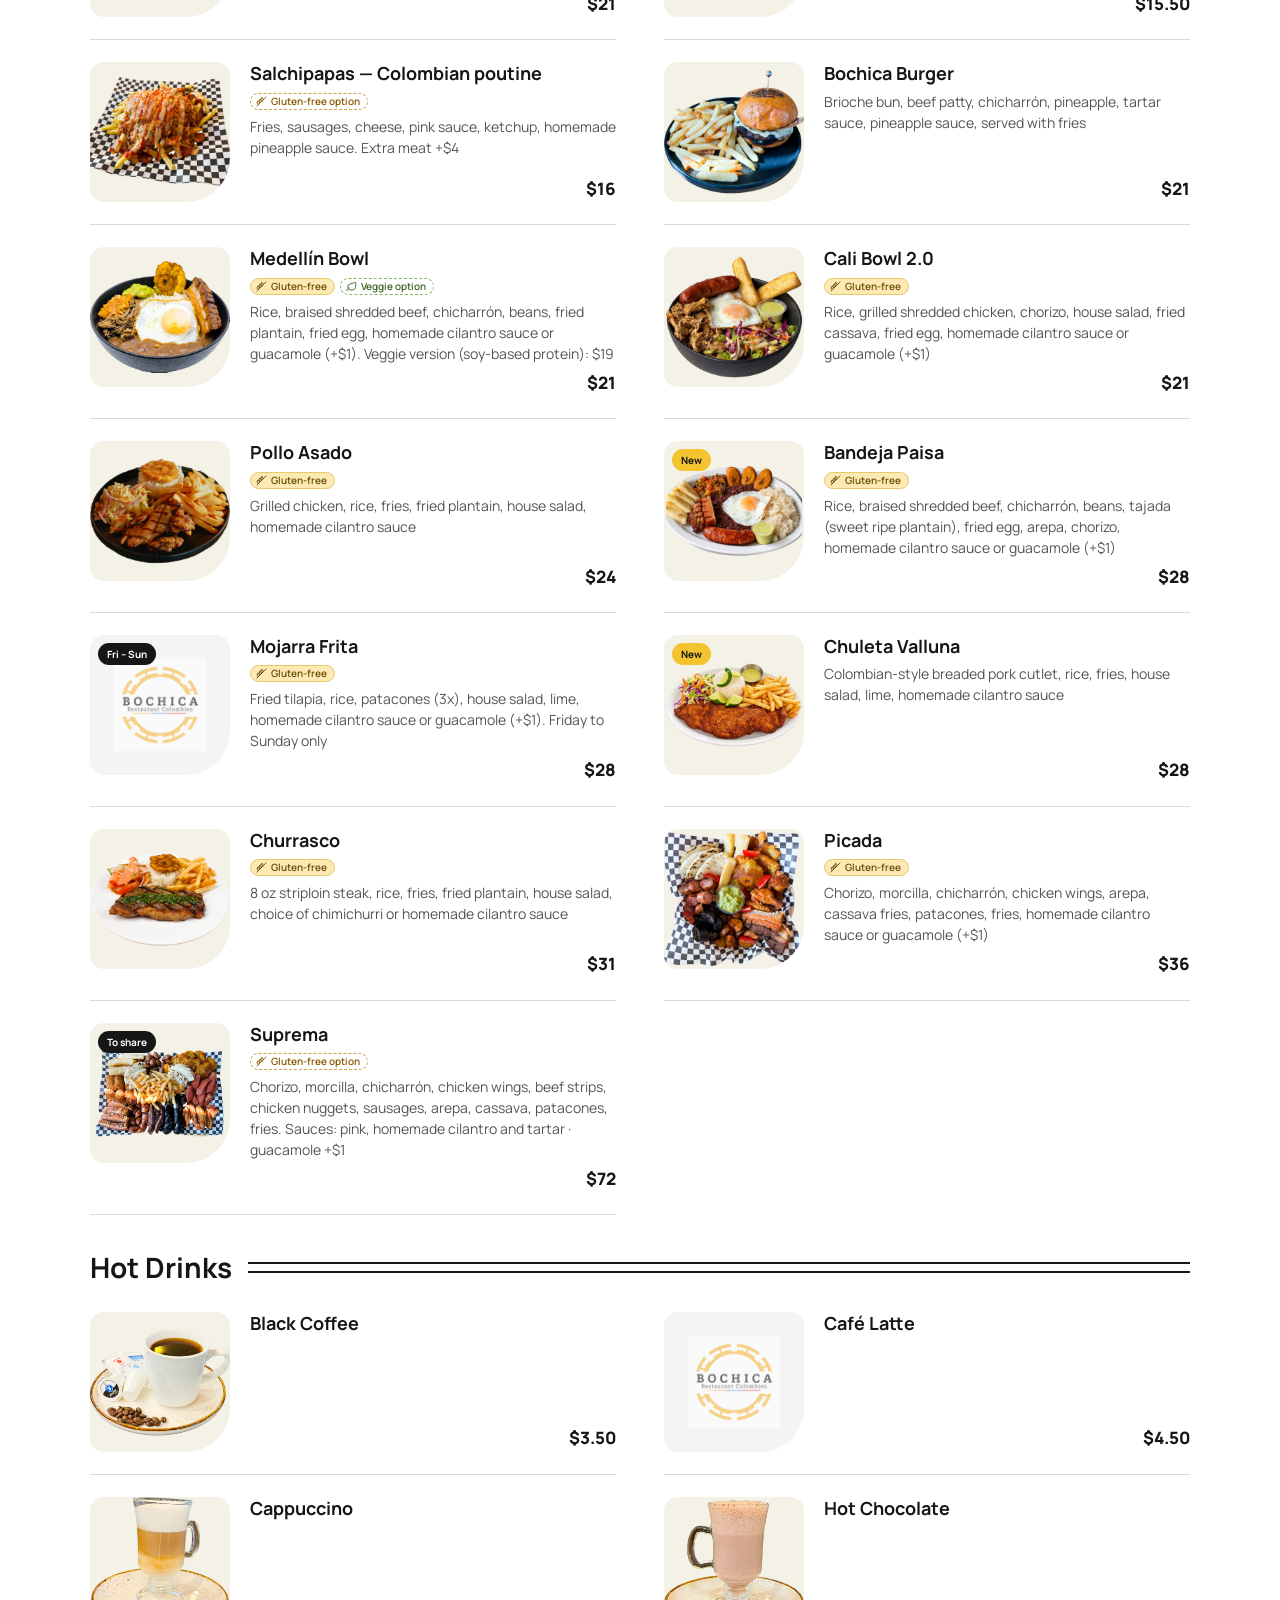
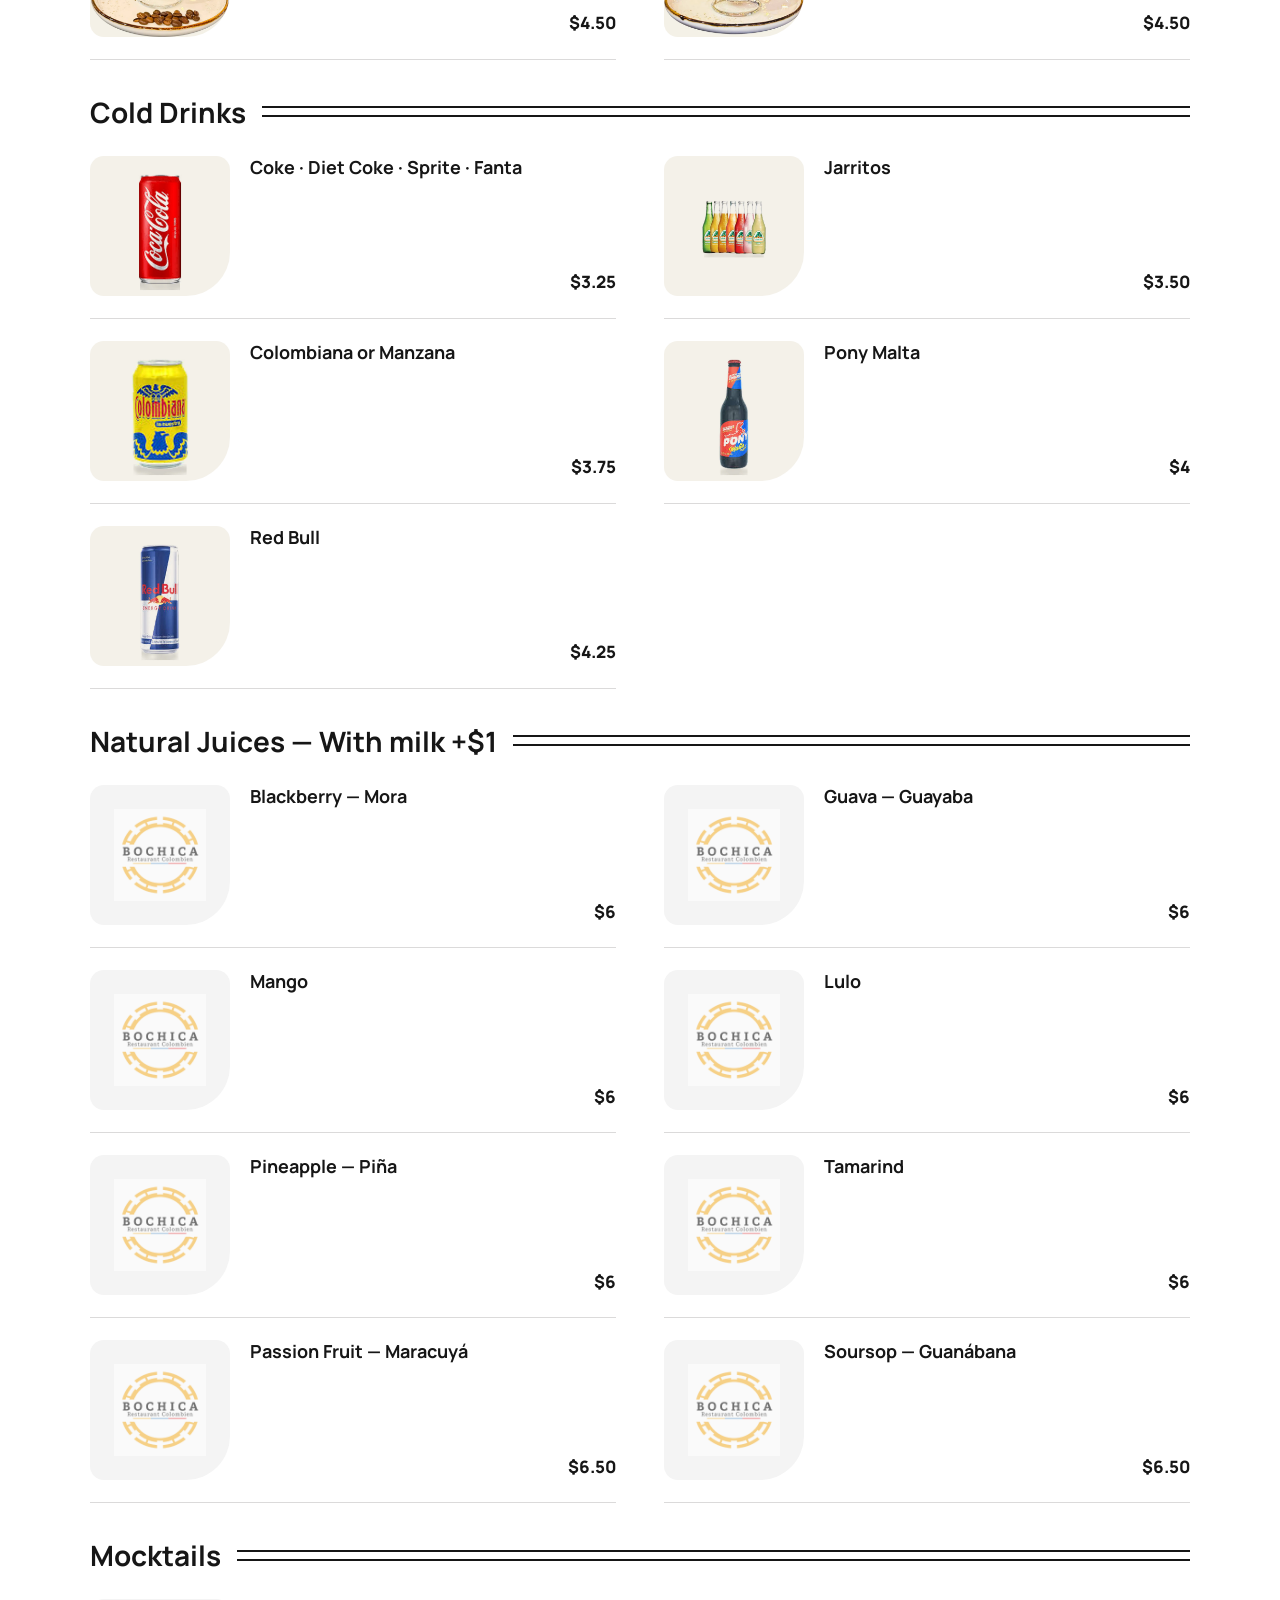
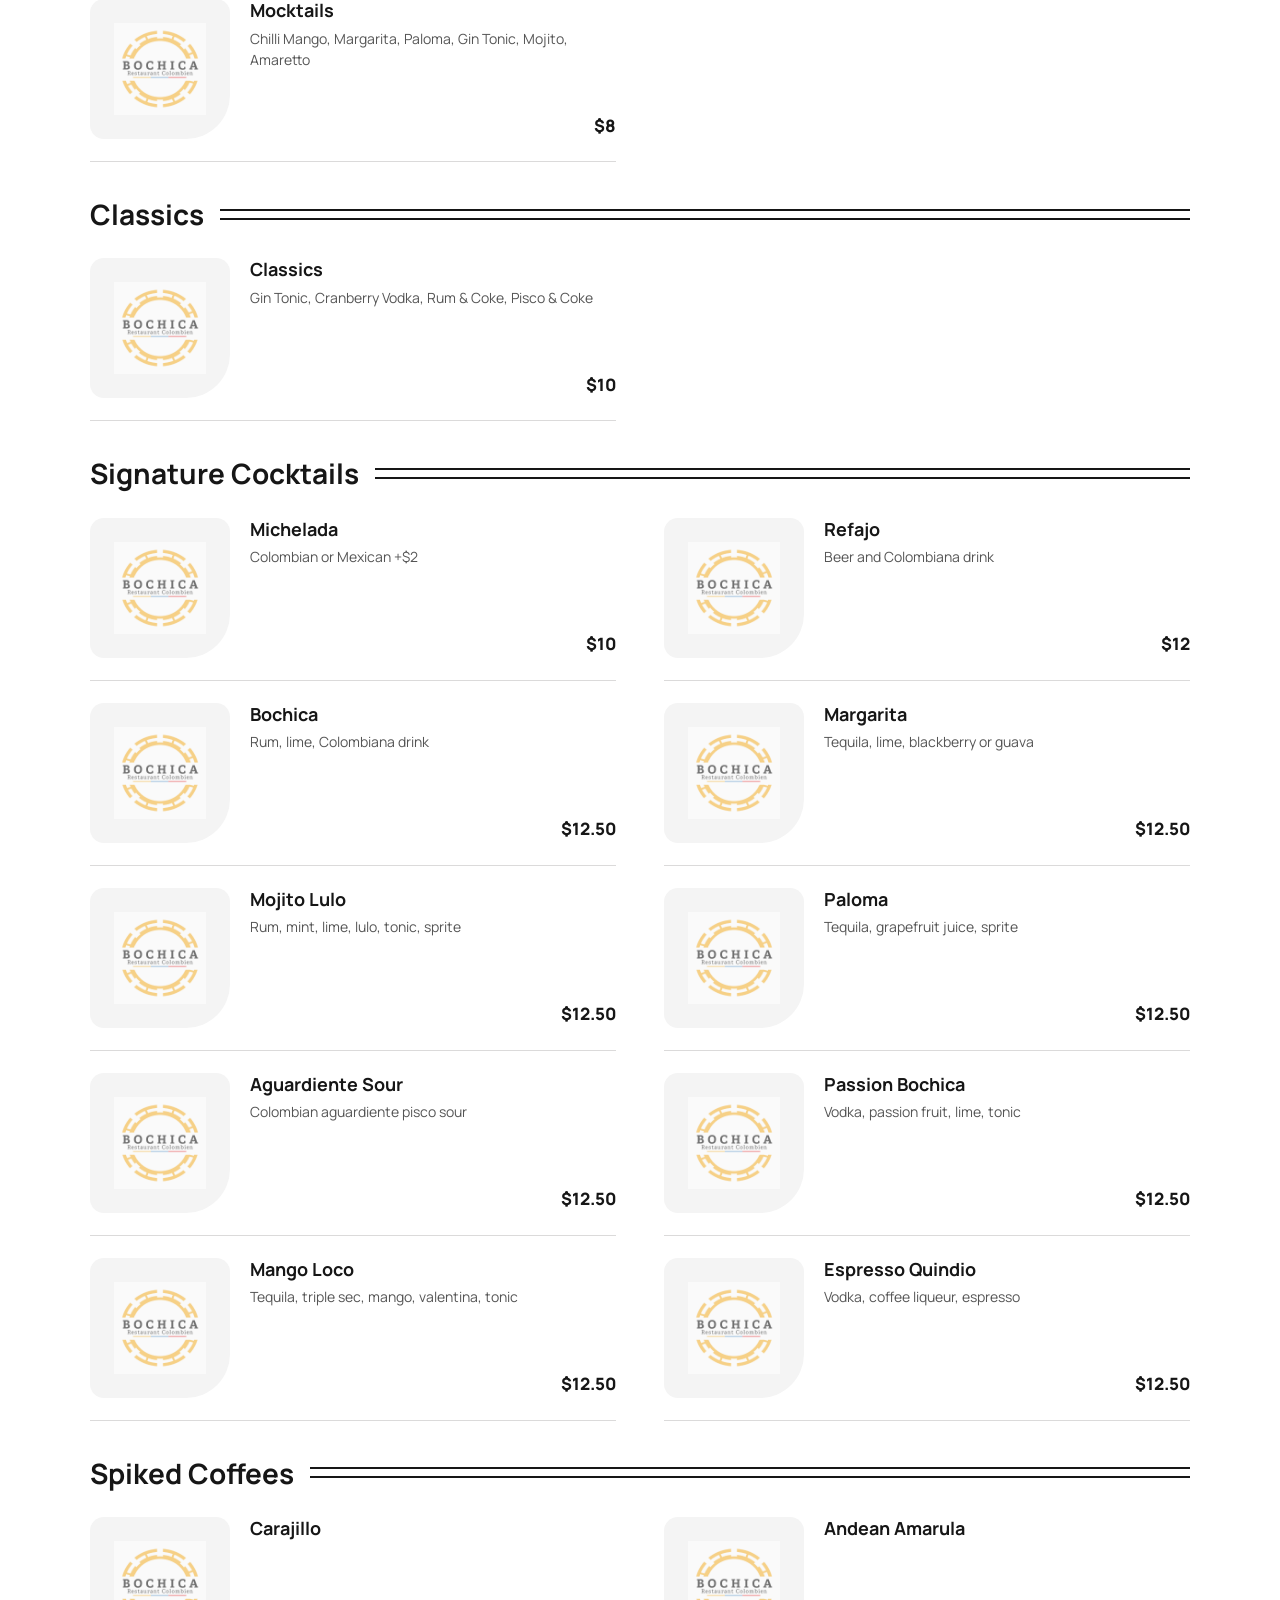
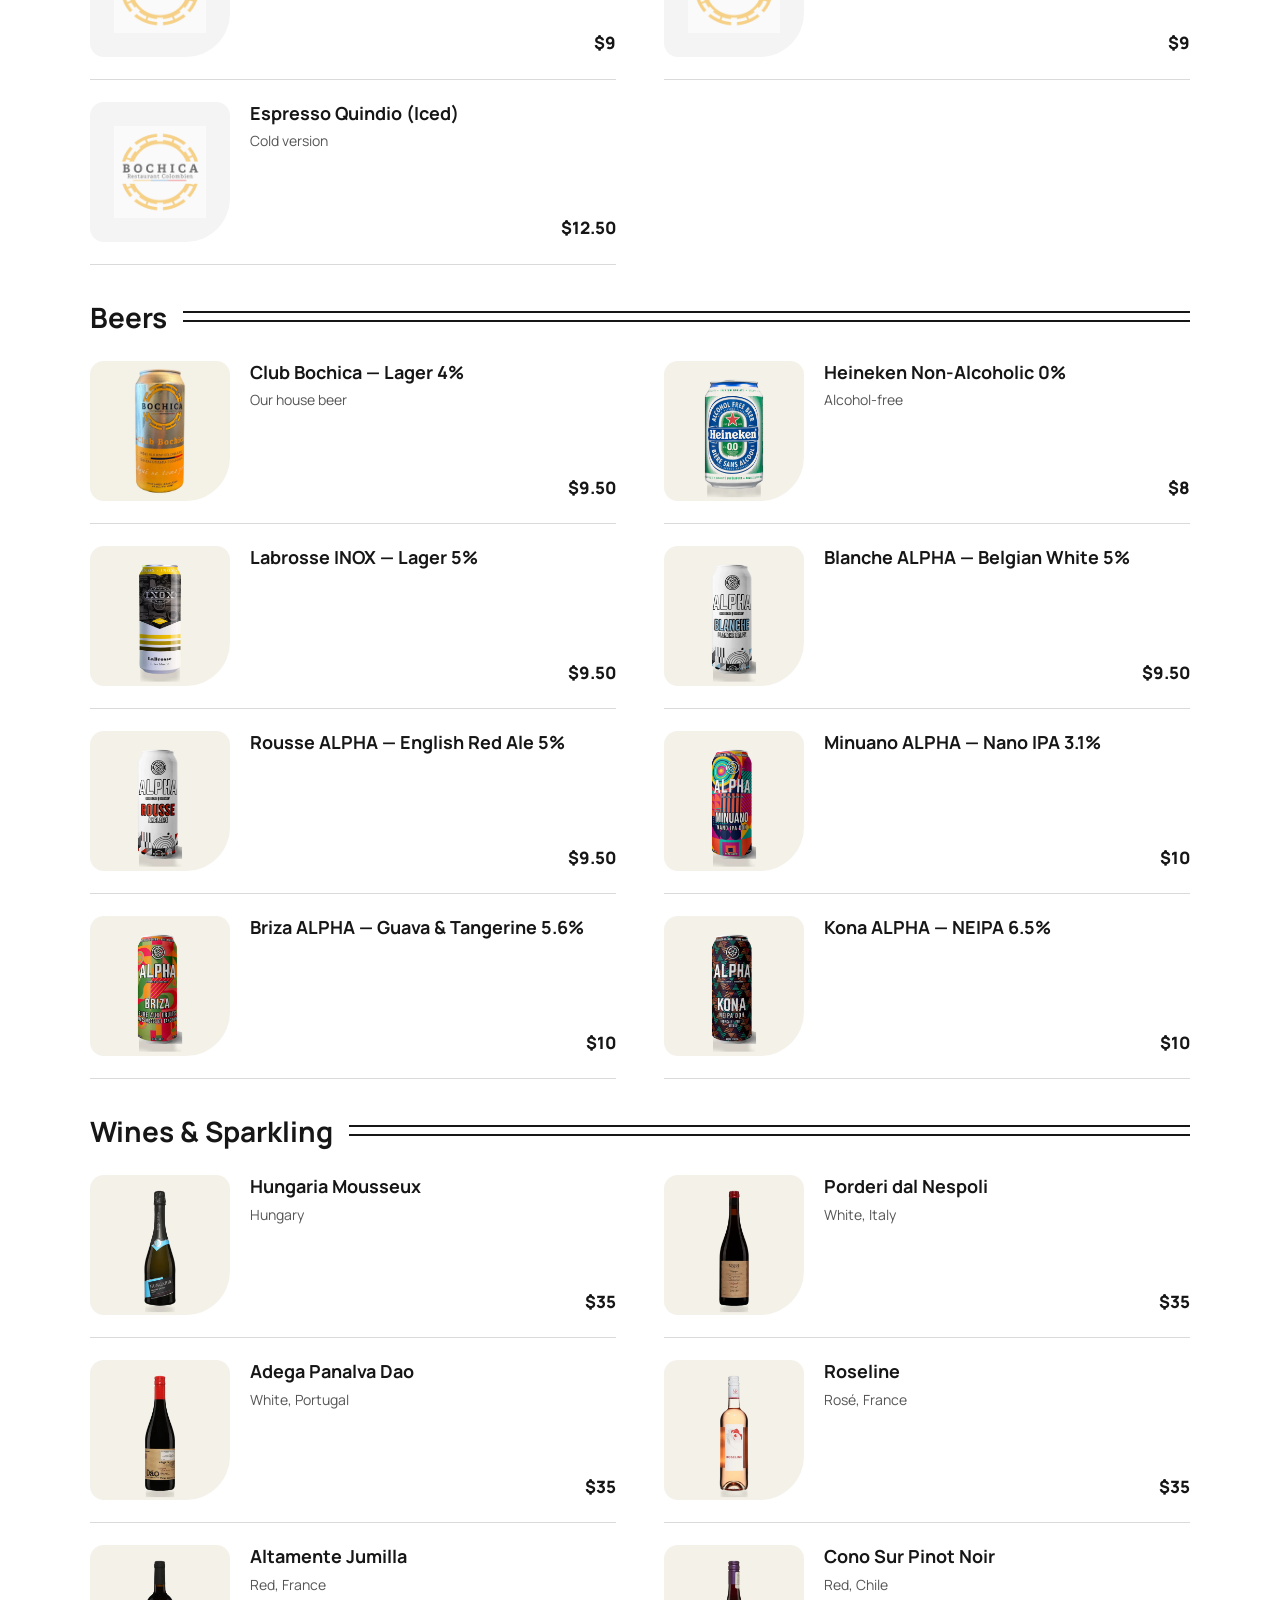
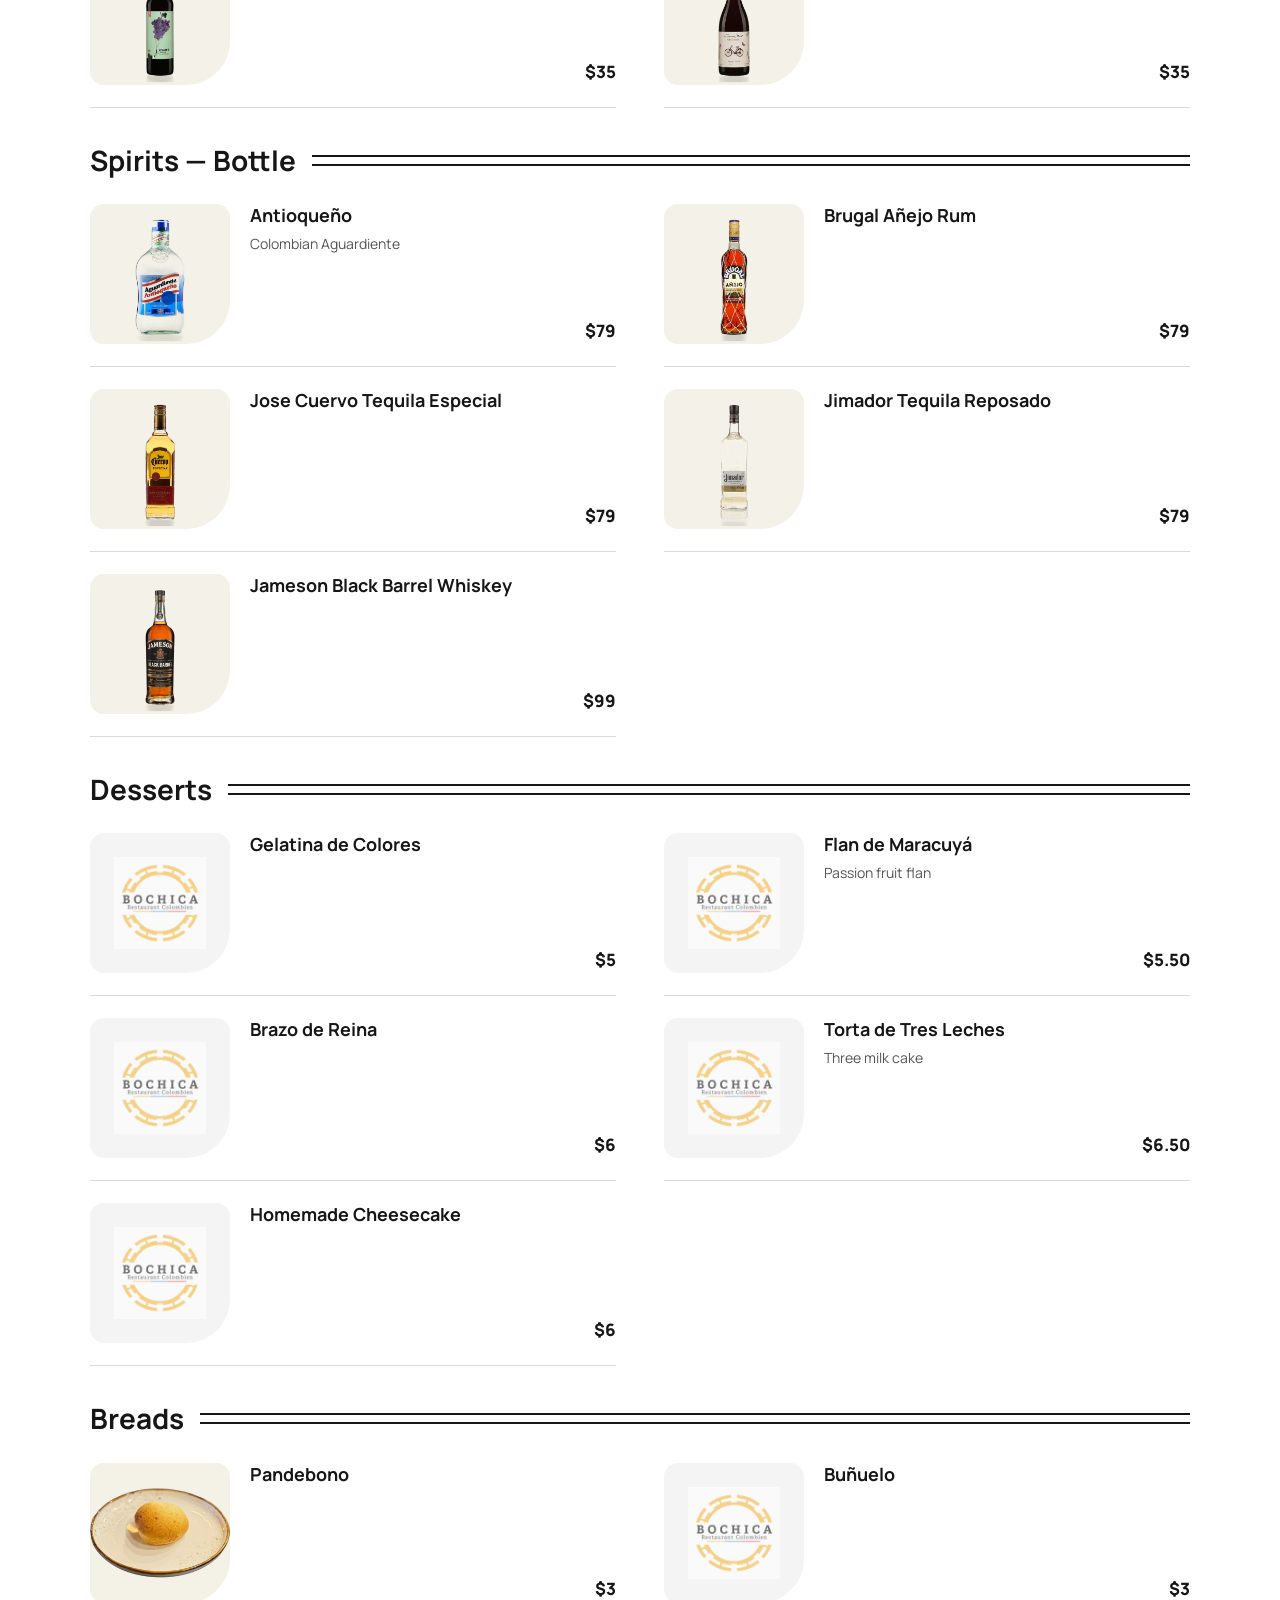
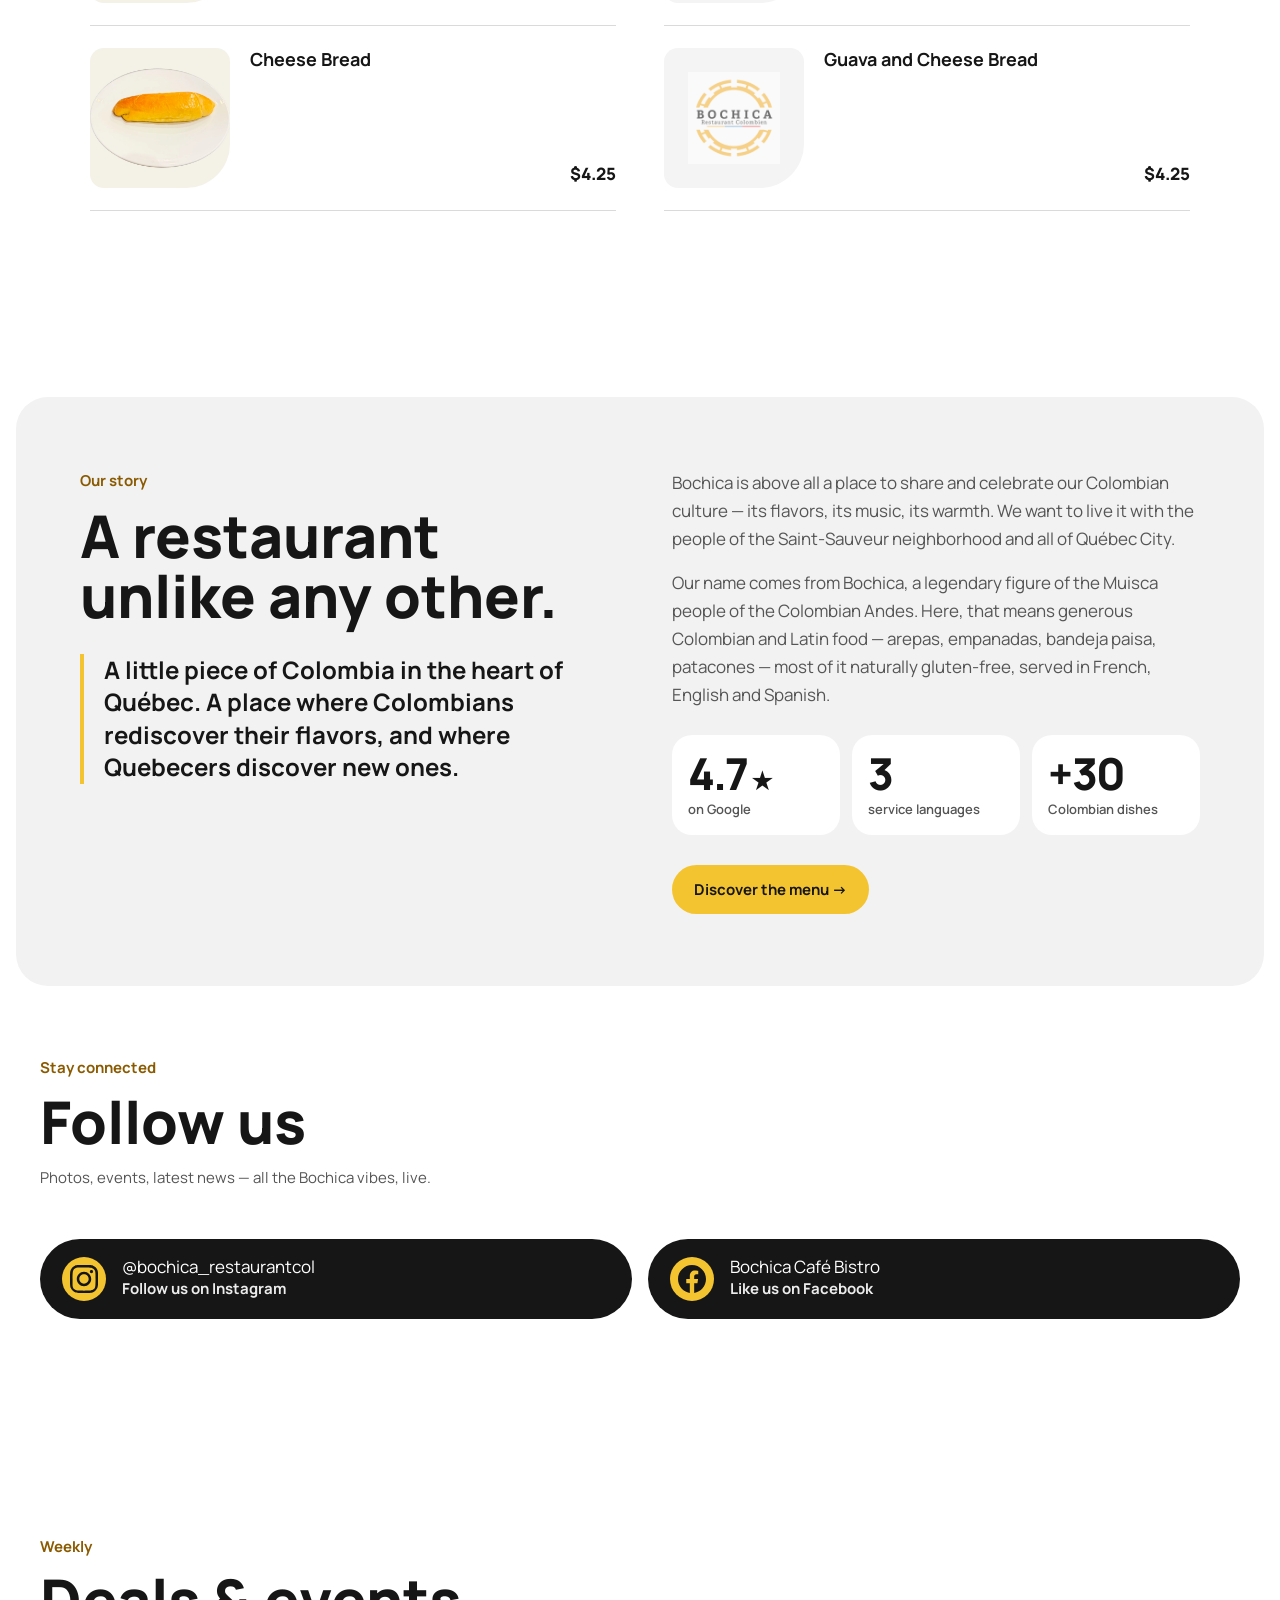
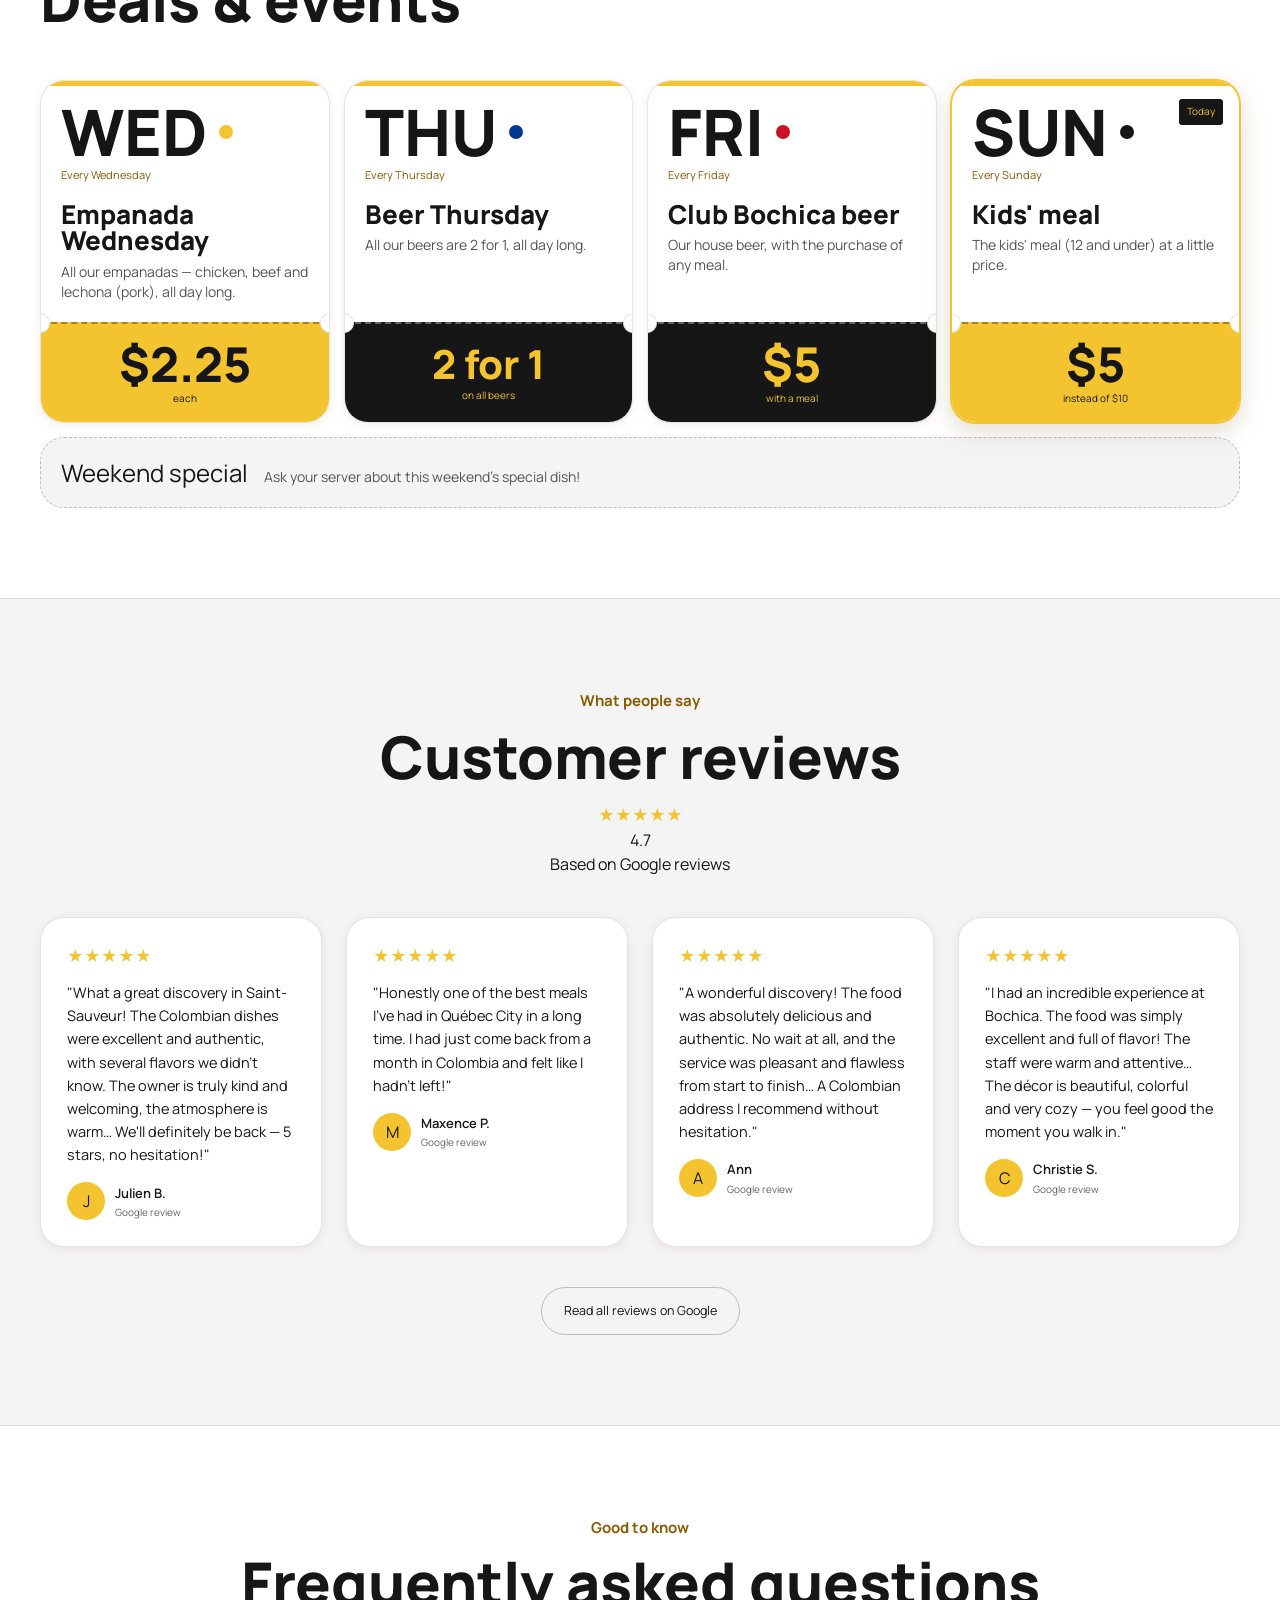
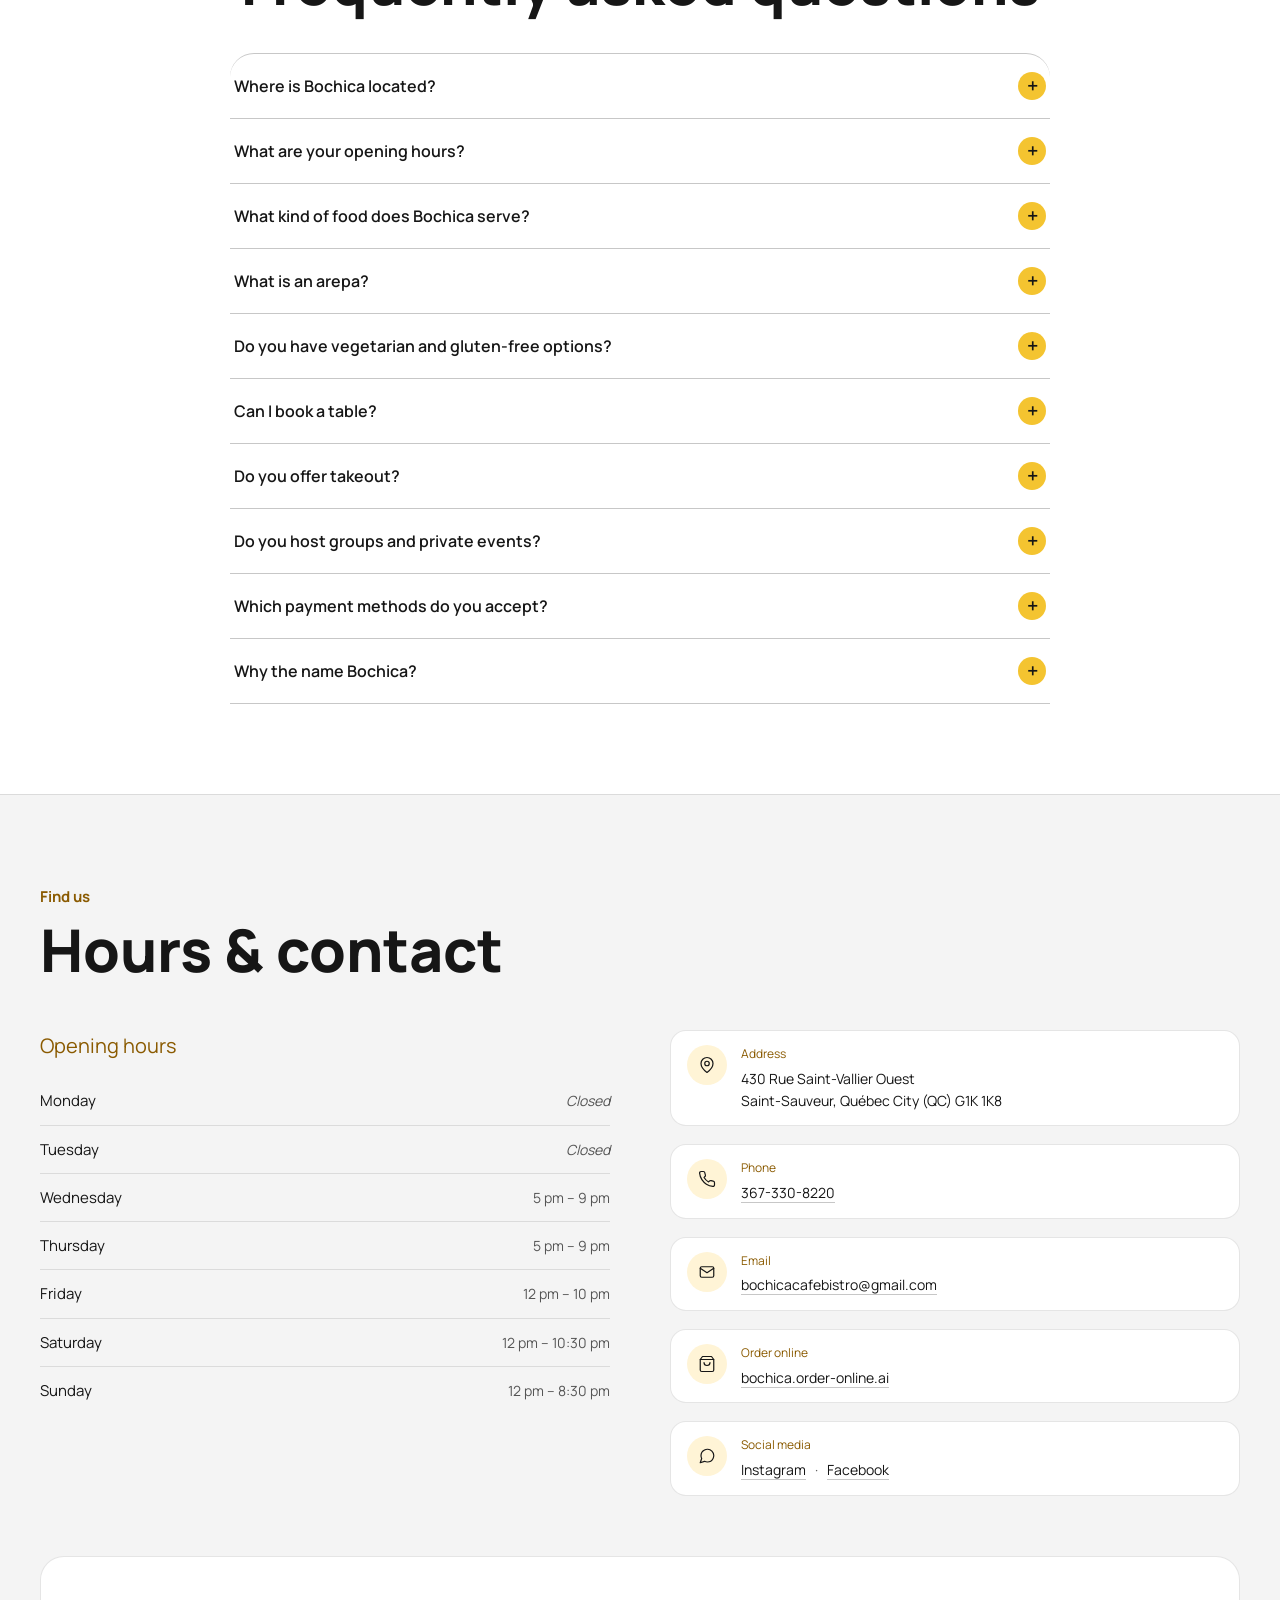
==== commit 3716ef25: "Statut ouvert/fermé affiché à un seul endroit par écran Co-Authored-By: Claude Opus 5.5 <noreply@ant" ====
--- a/en/index.html
+++ b/en/index.html
@@ -429,7 +429,7 @@
 <link href="https://bochicacafebistro.ca/es/" hreflang="es" rel="alternate"/>
 <link href="https://bochicacafebistro.ca/" hreflang="x-default" rel="alternate"/>
 <link href="/css/style.css?v=20261025a" rel="stylesheet"/>
-<link href="/css/bento.css?v=20261027d" rel="stylesheet"/>
+<link href="/css/bento.css?v=20261027e" rel="stylesheet"/>
 <!-- Langue : chaque langue a sa propre adresse (/, /en/, /es/).
        Sur la page FR seulement : 1) un visiteur qui avait choisi EN/ES est renvoyé vers sa version ;
        2) écran de choix de langue sur mobile à la 1re visite. Jamais pour les robots. -->
--- a/css/bento.css
+++ b/css/bento.css
@@ -490,3 +490,7 @@
   .menu-cat-icon { width: 34px; height: 34px; }
   .menu-cat-icon svg { width: 18px; height: 18px; }
 }
+
+/* 27 oct. (e) : statut ouvert/fermé à UN seul endroit par écran —
+   ordinateur : dans l'accueil (#status-pill) ; mobile (accueil masqué) : à côté de « Notre menu » (#menu-status) */
+@media (min-width: 761px) { .menu-hero-header .menu-status { display: none !important; } }
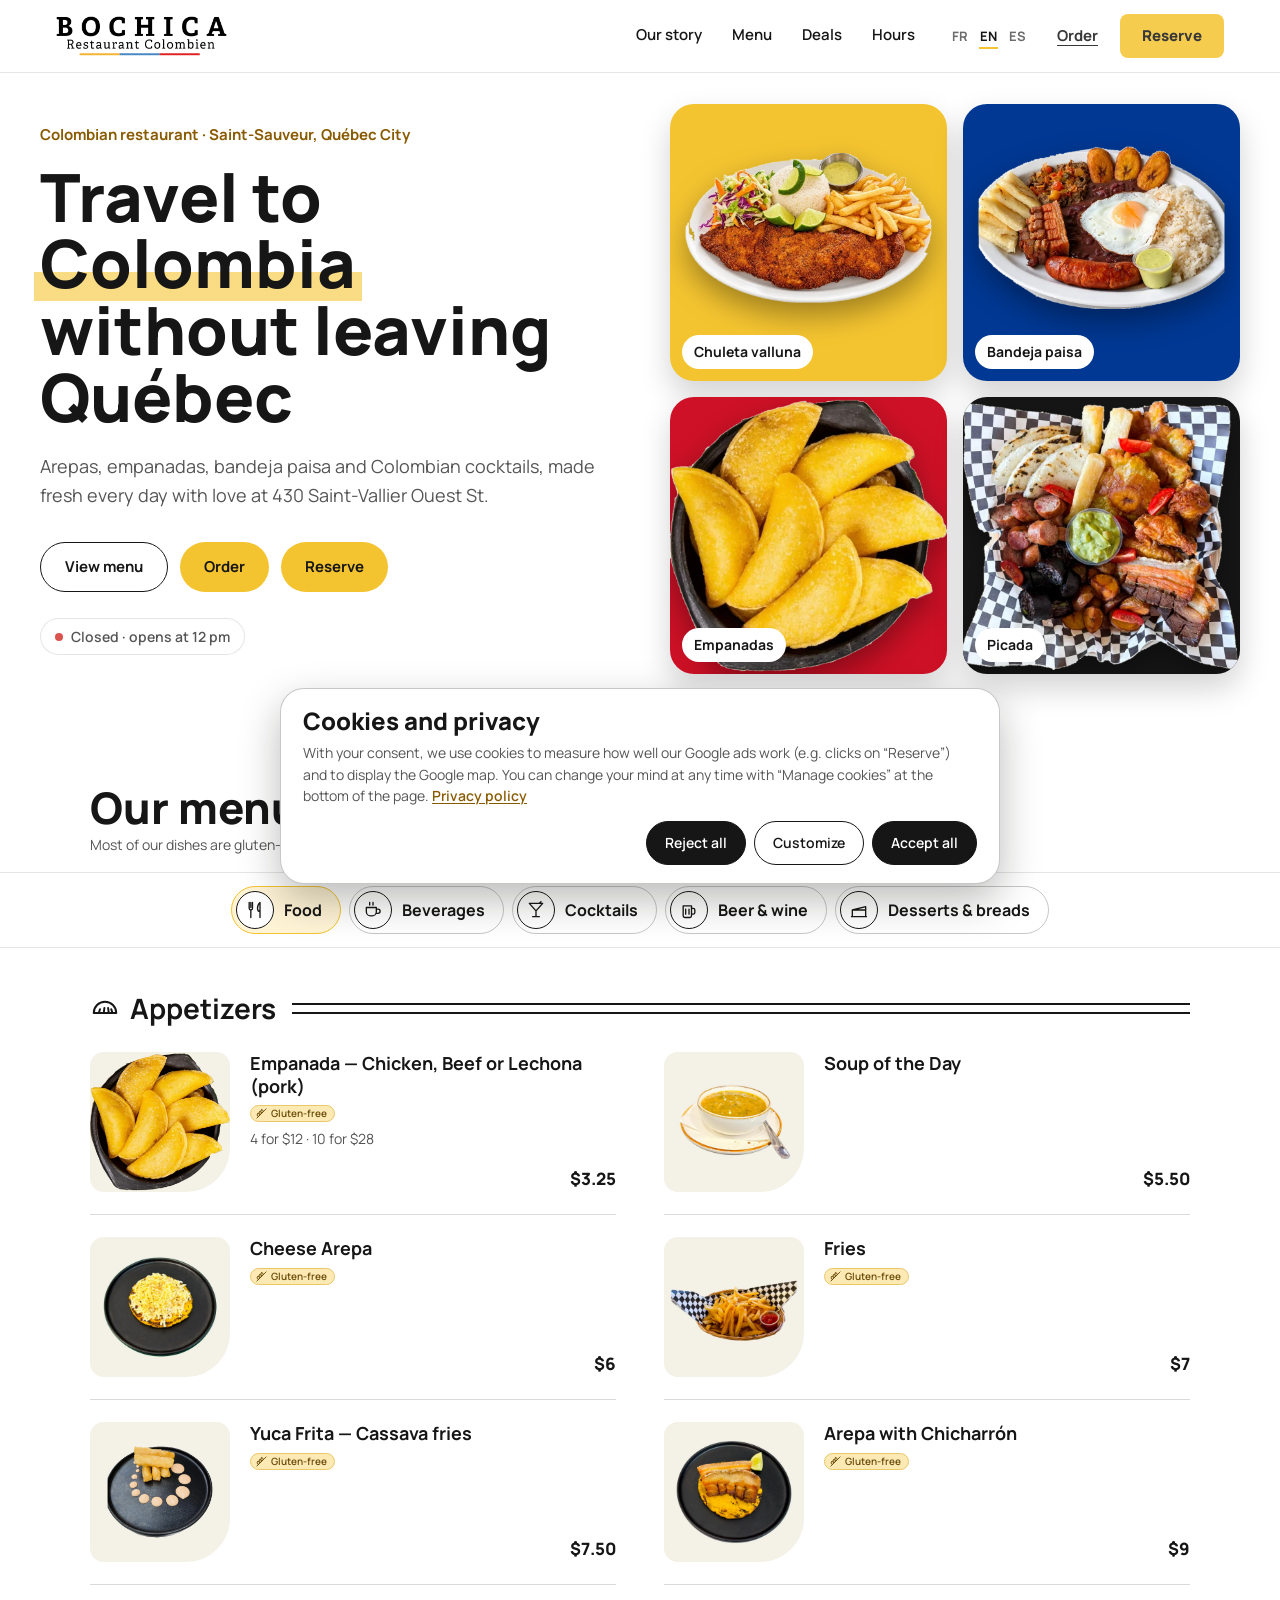
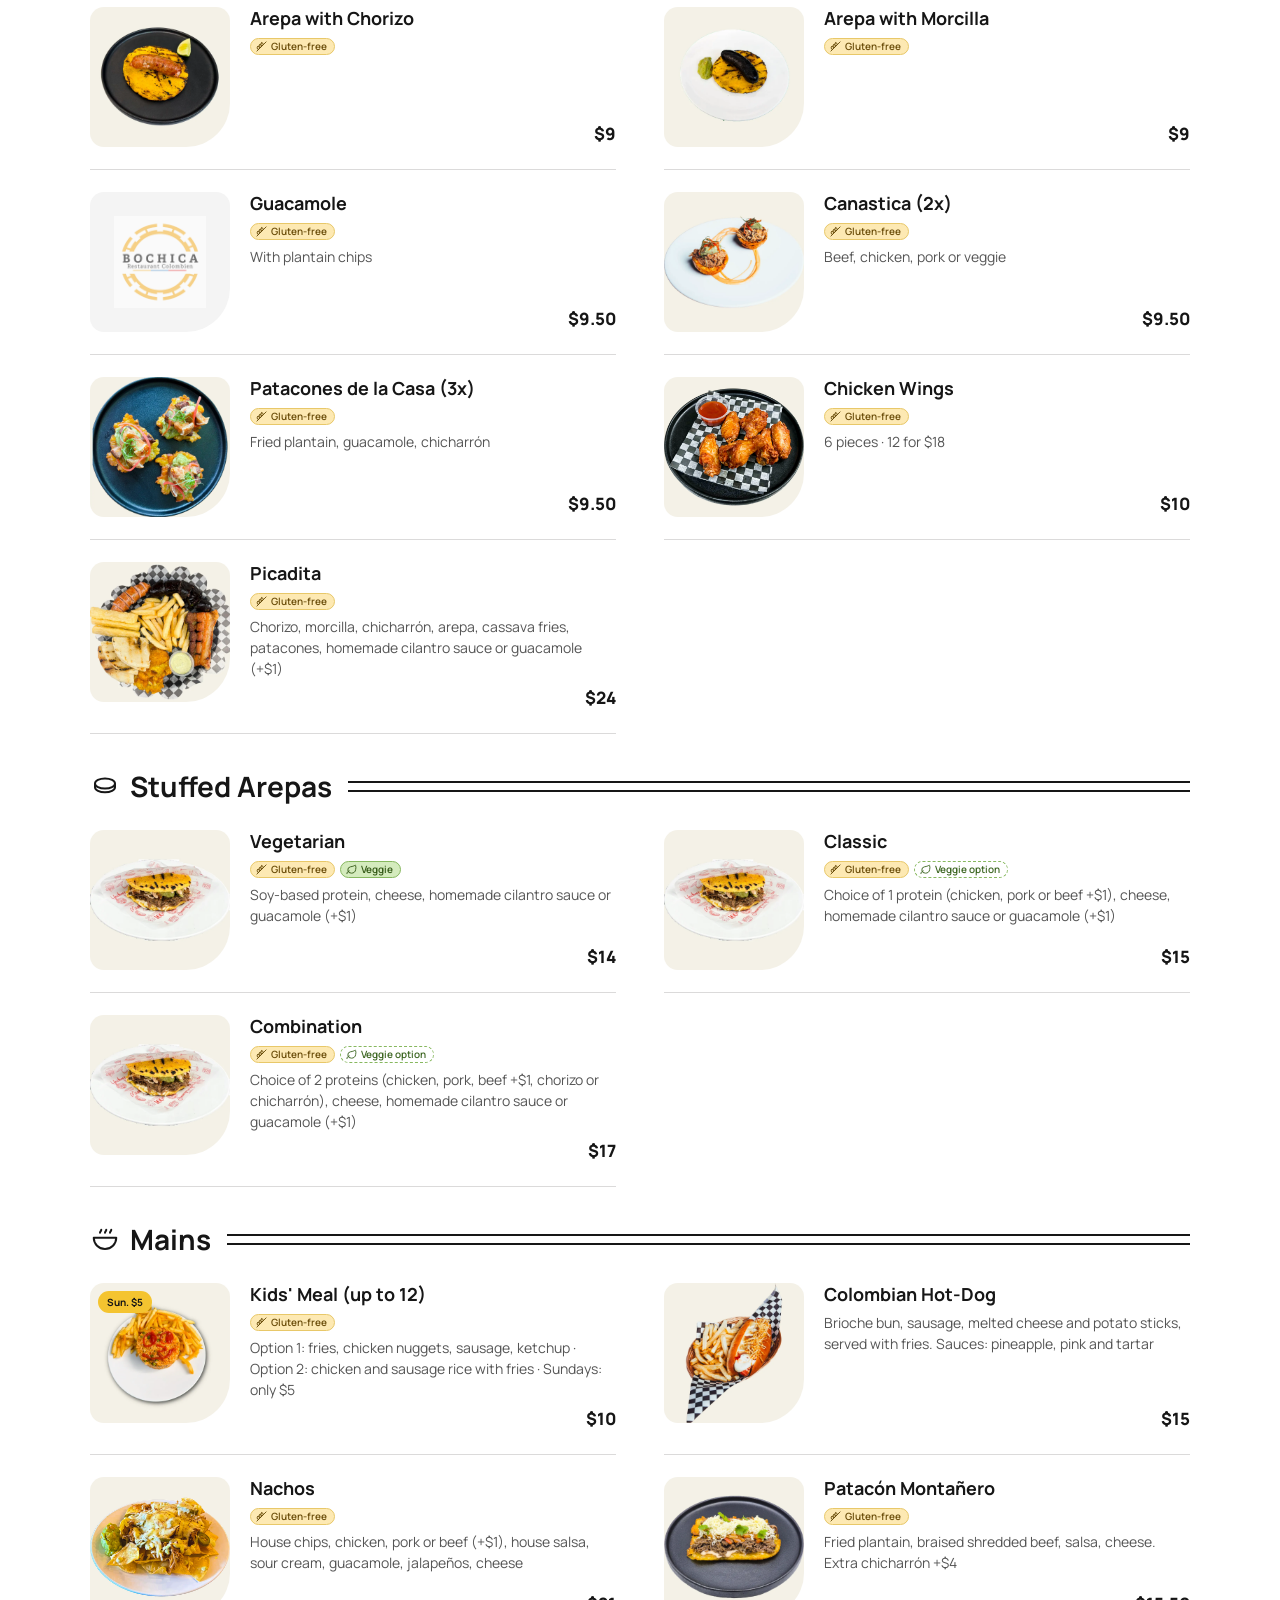
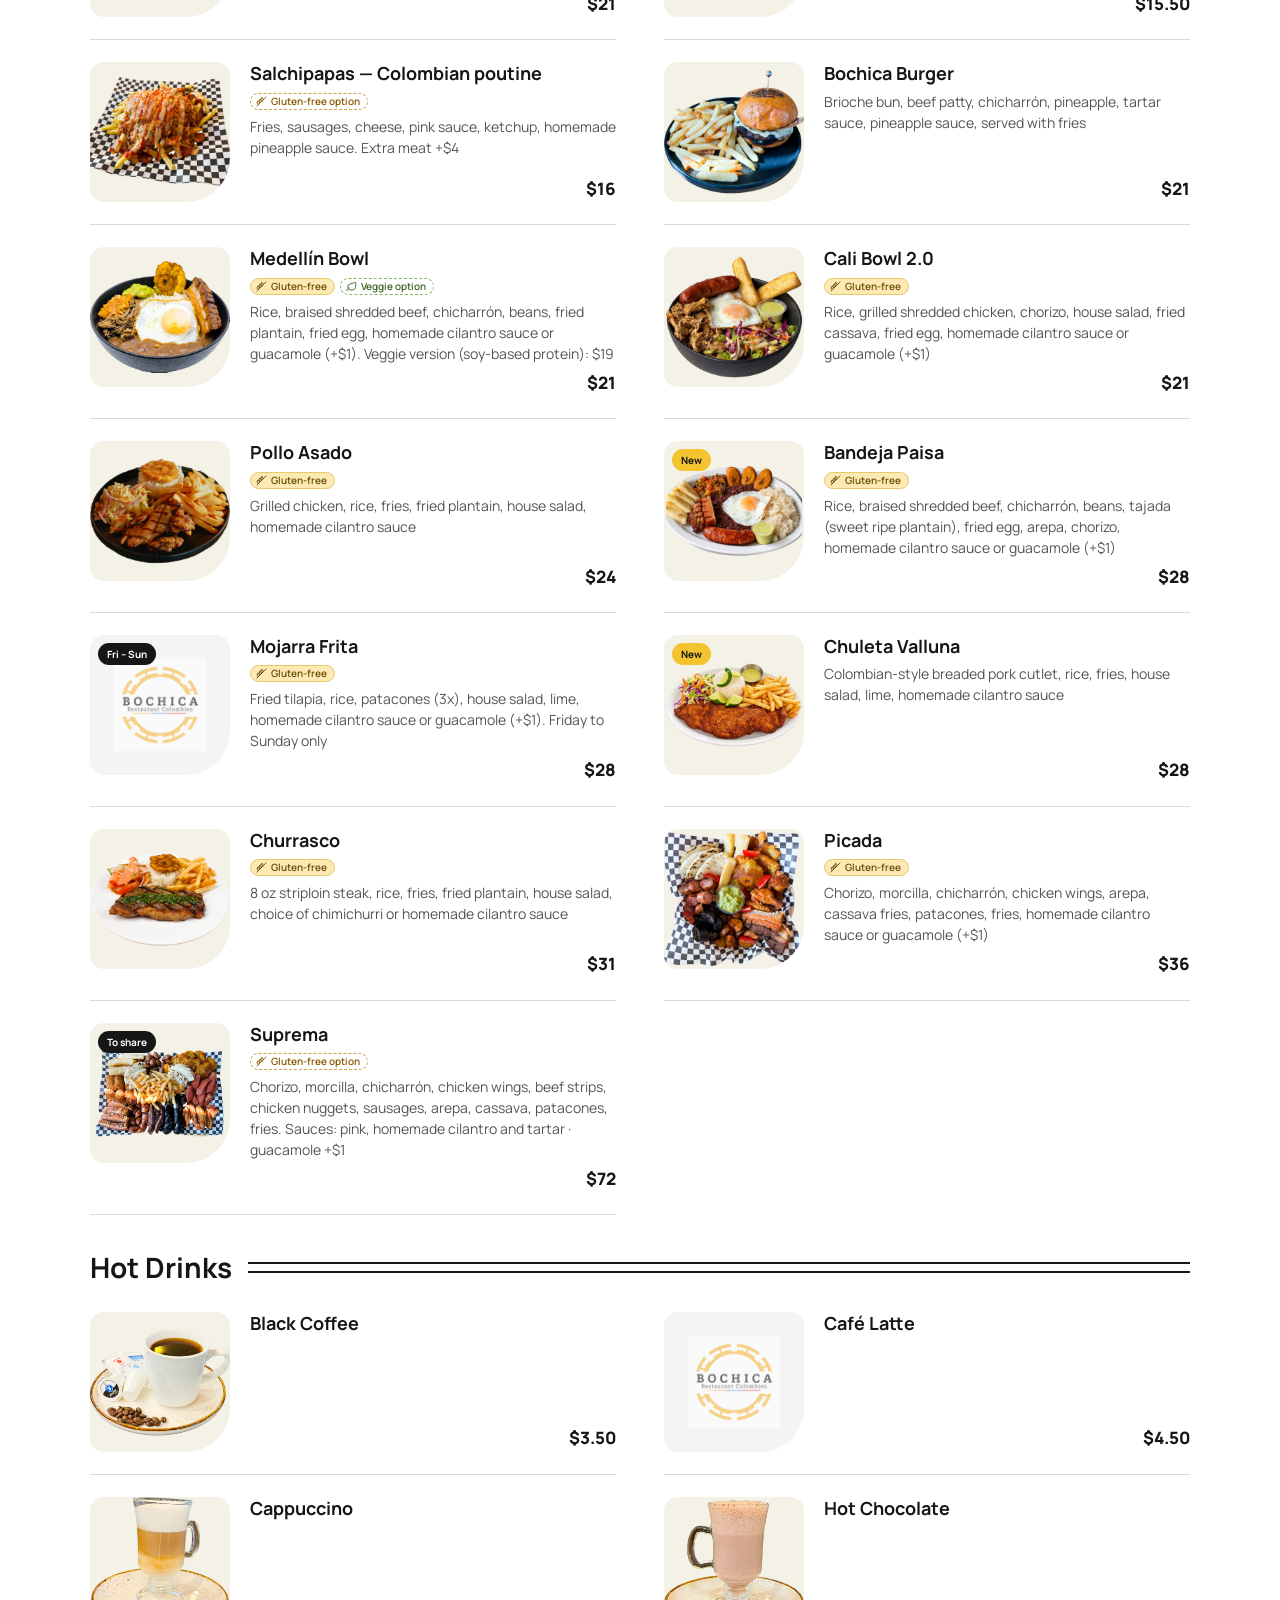
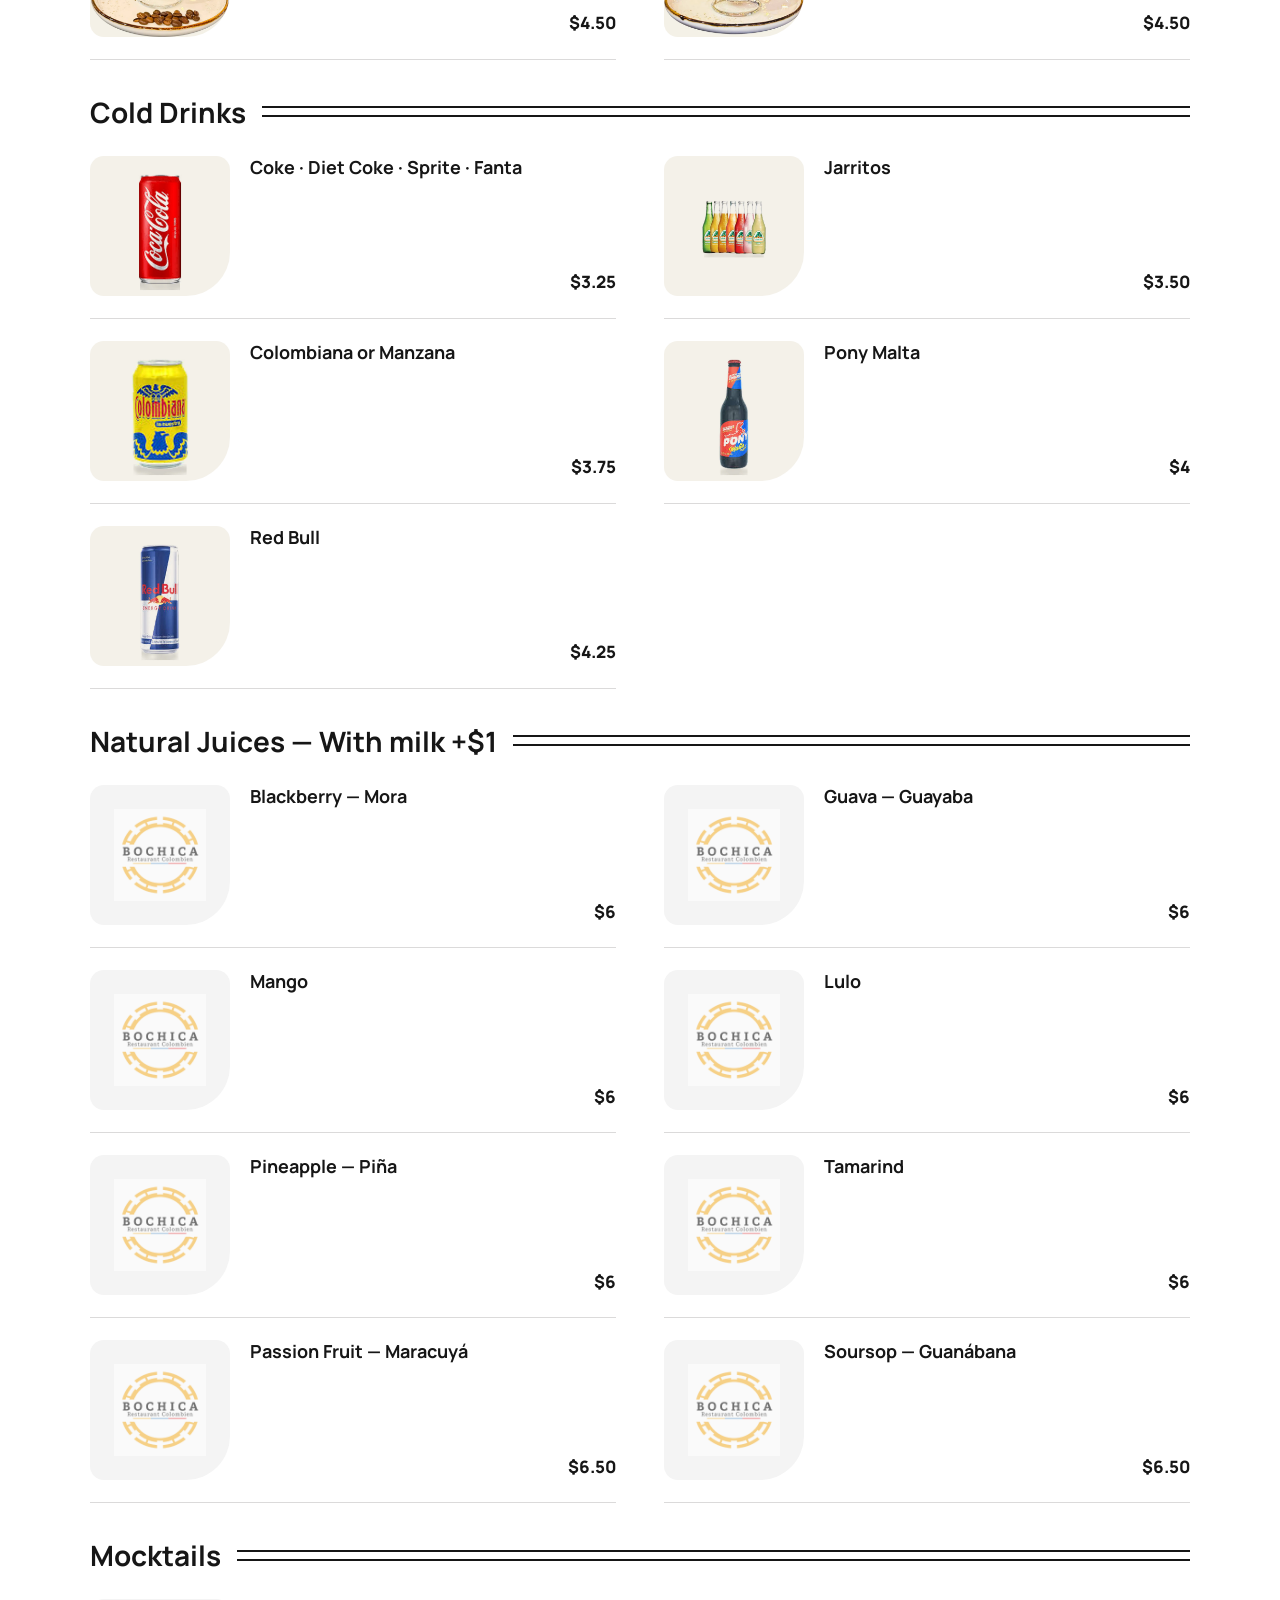
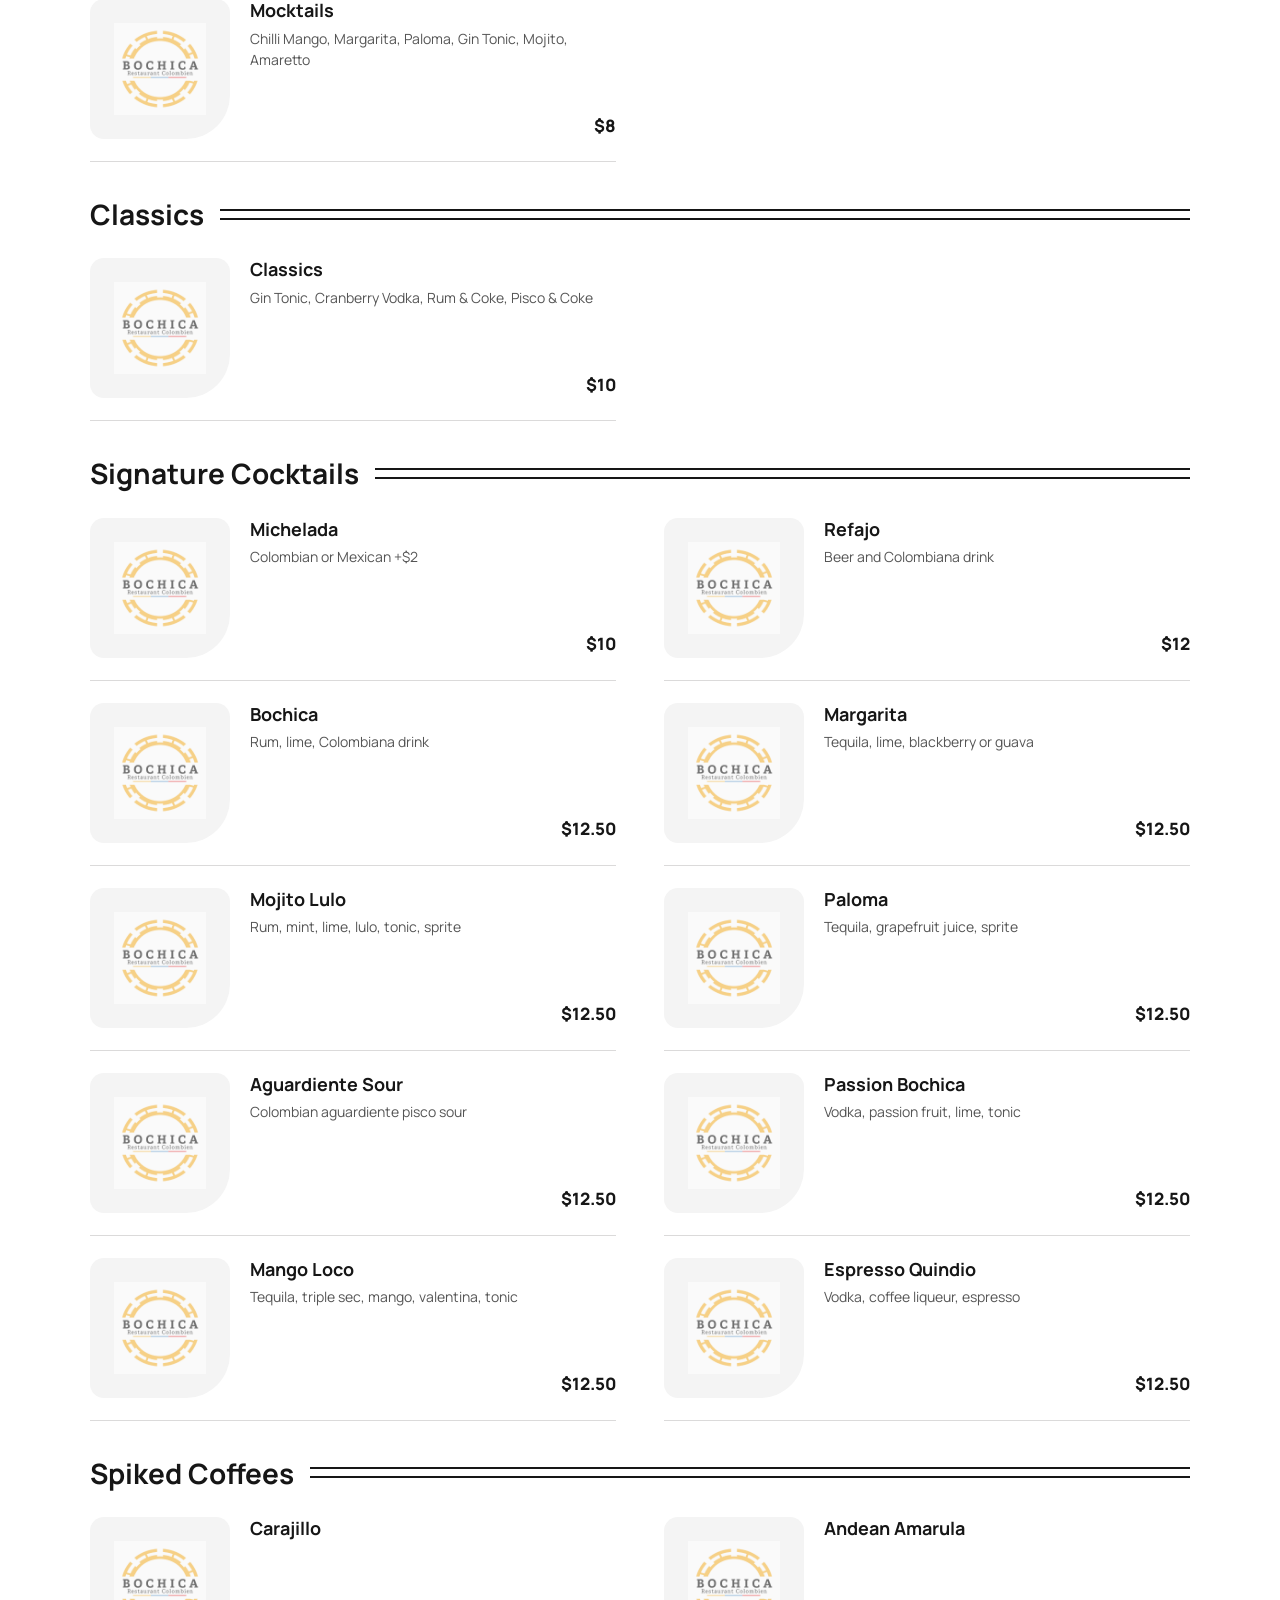
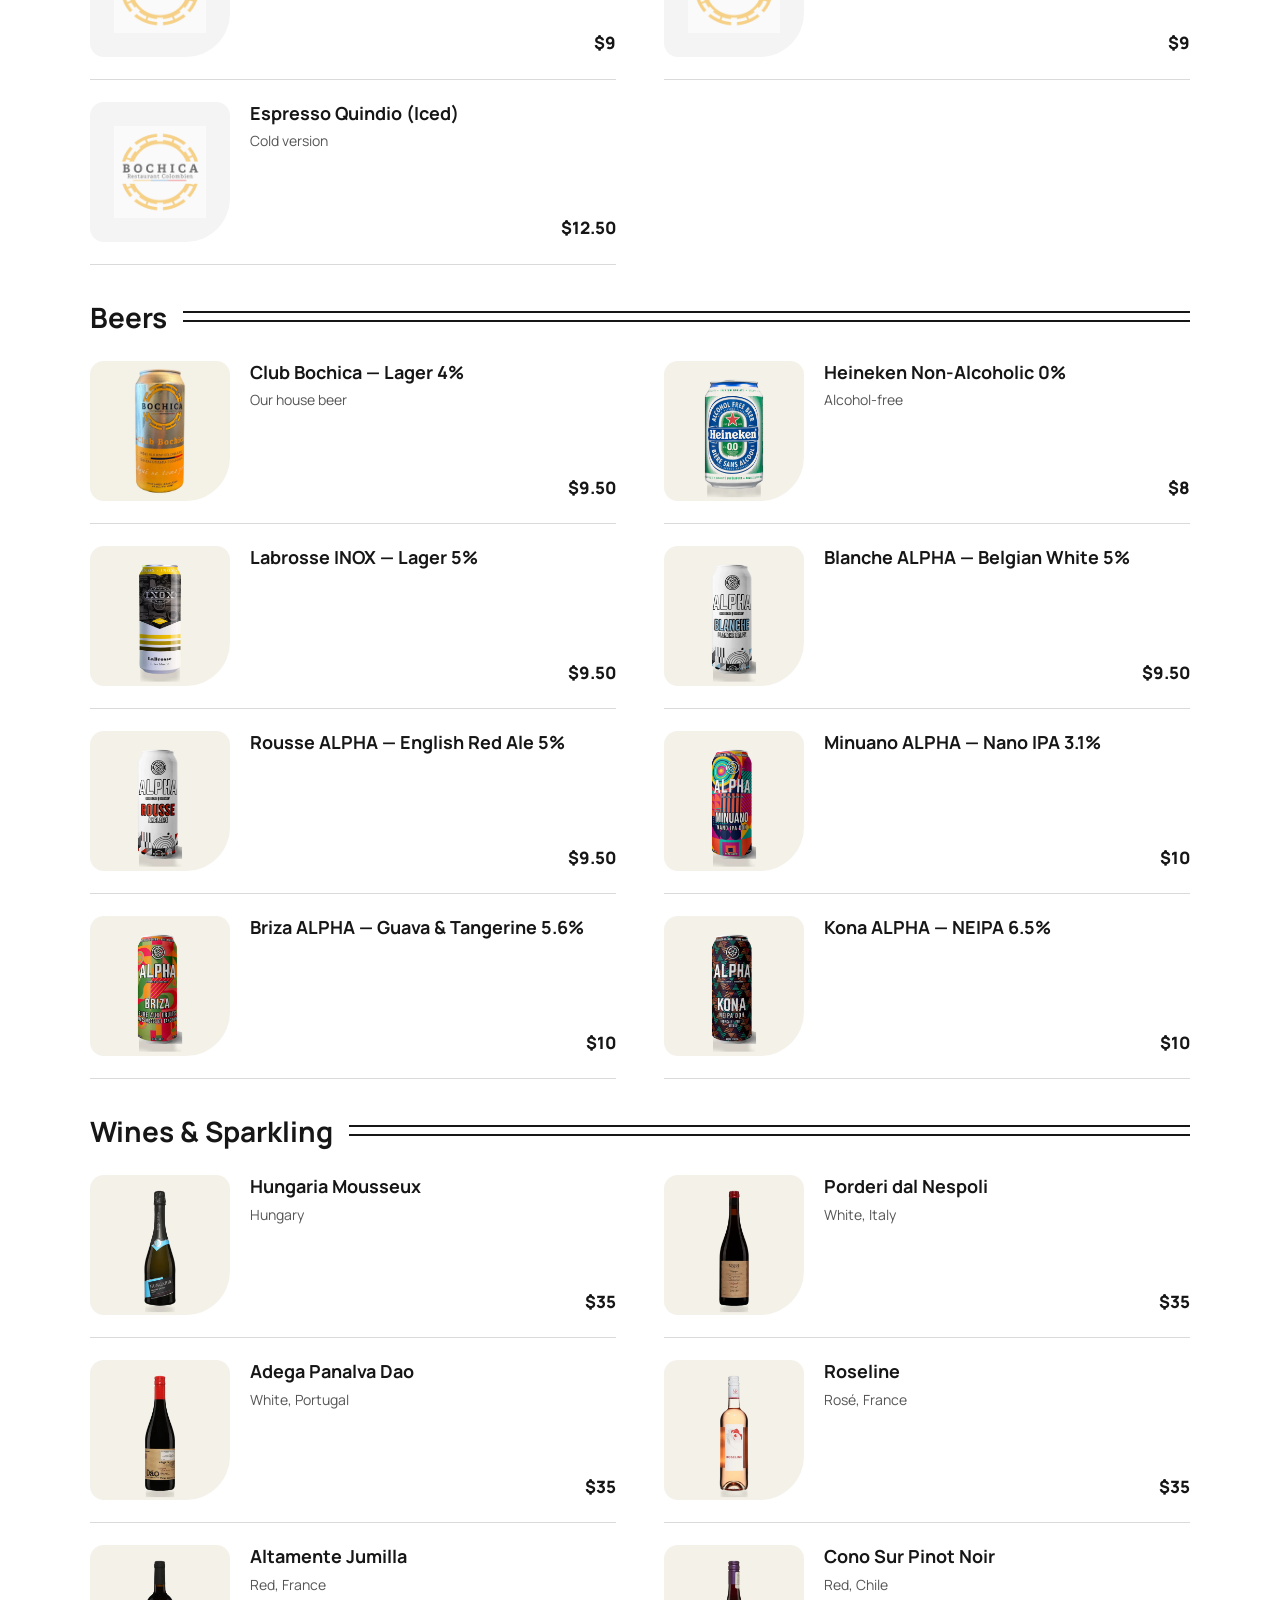
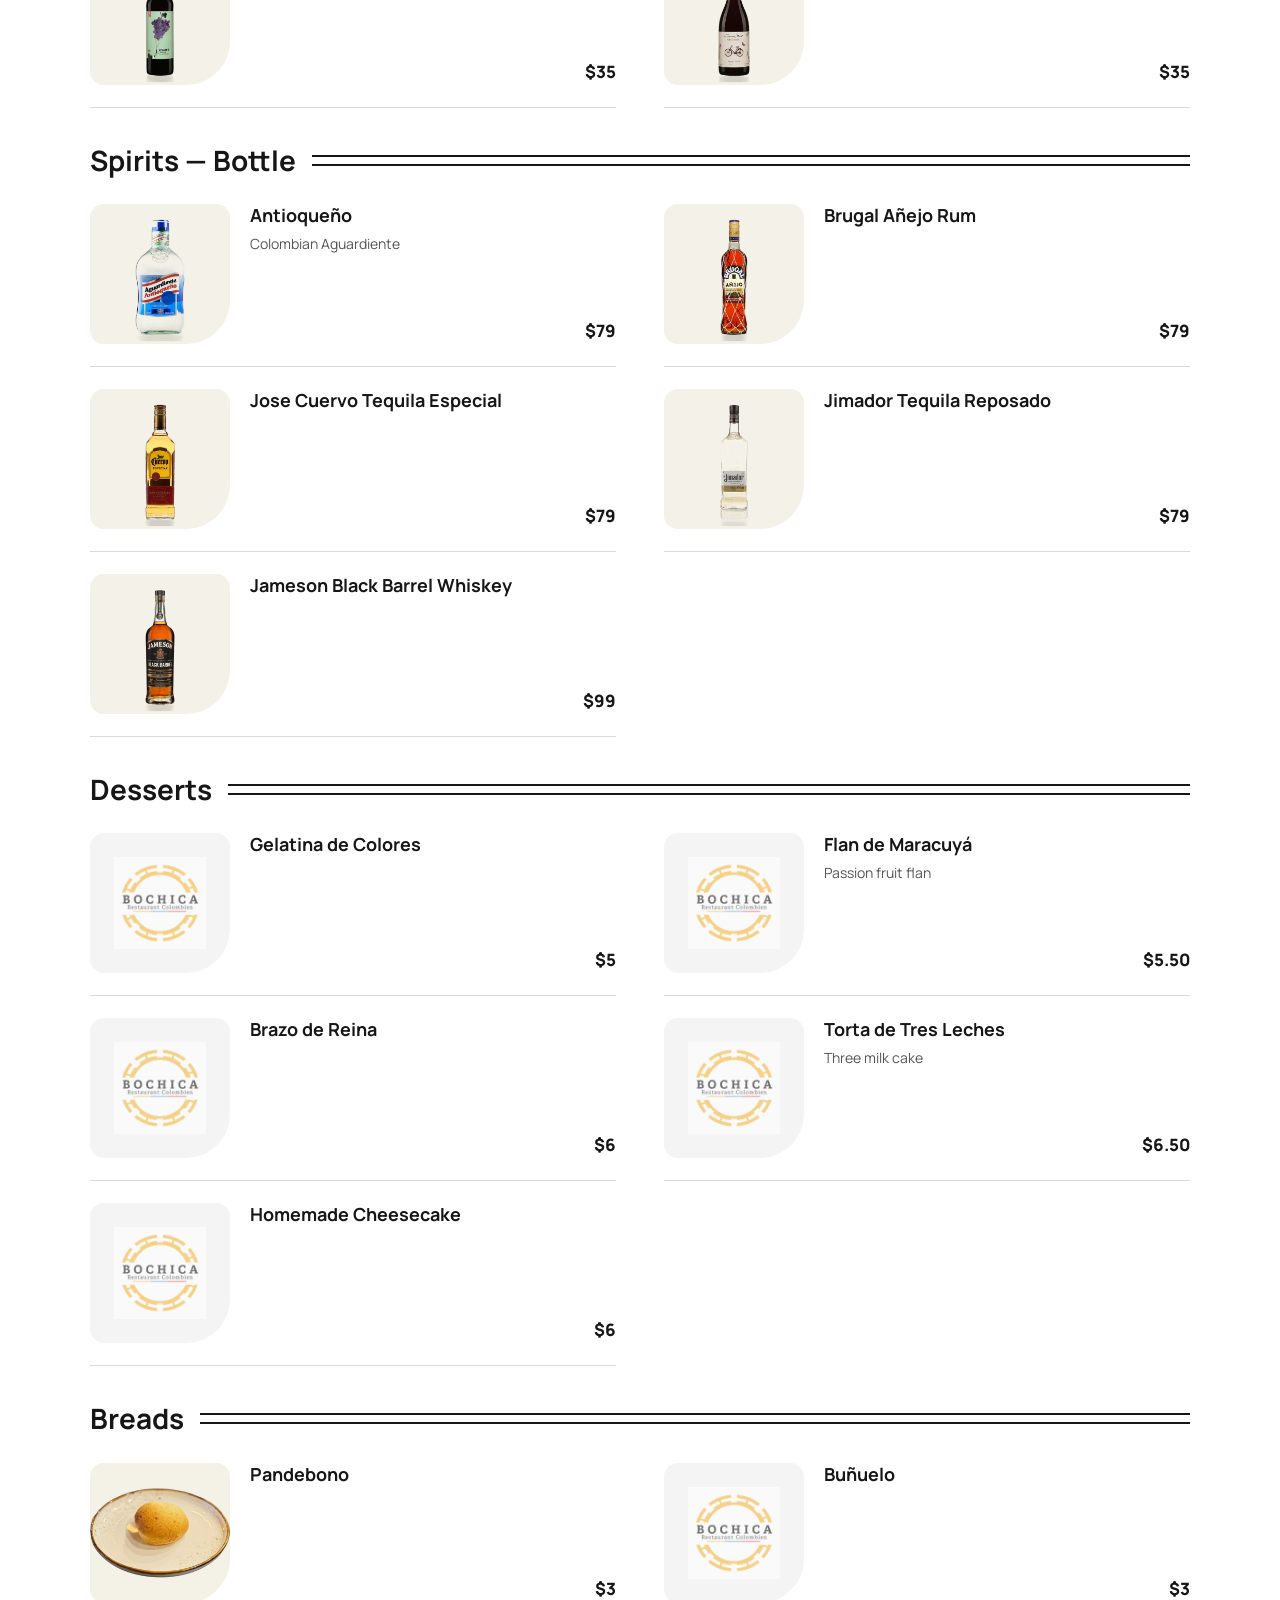
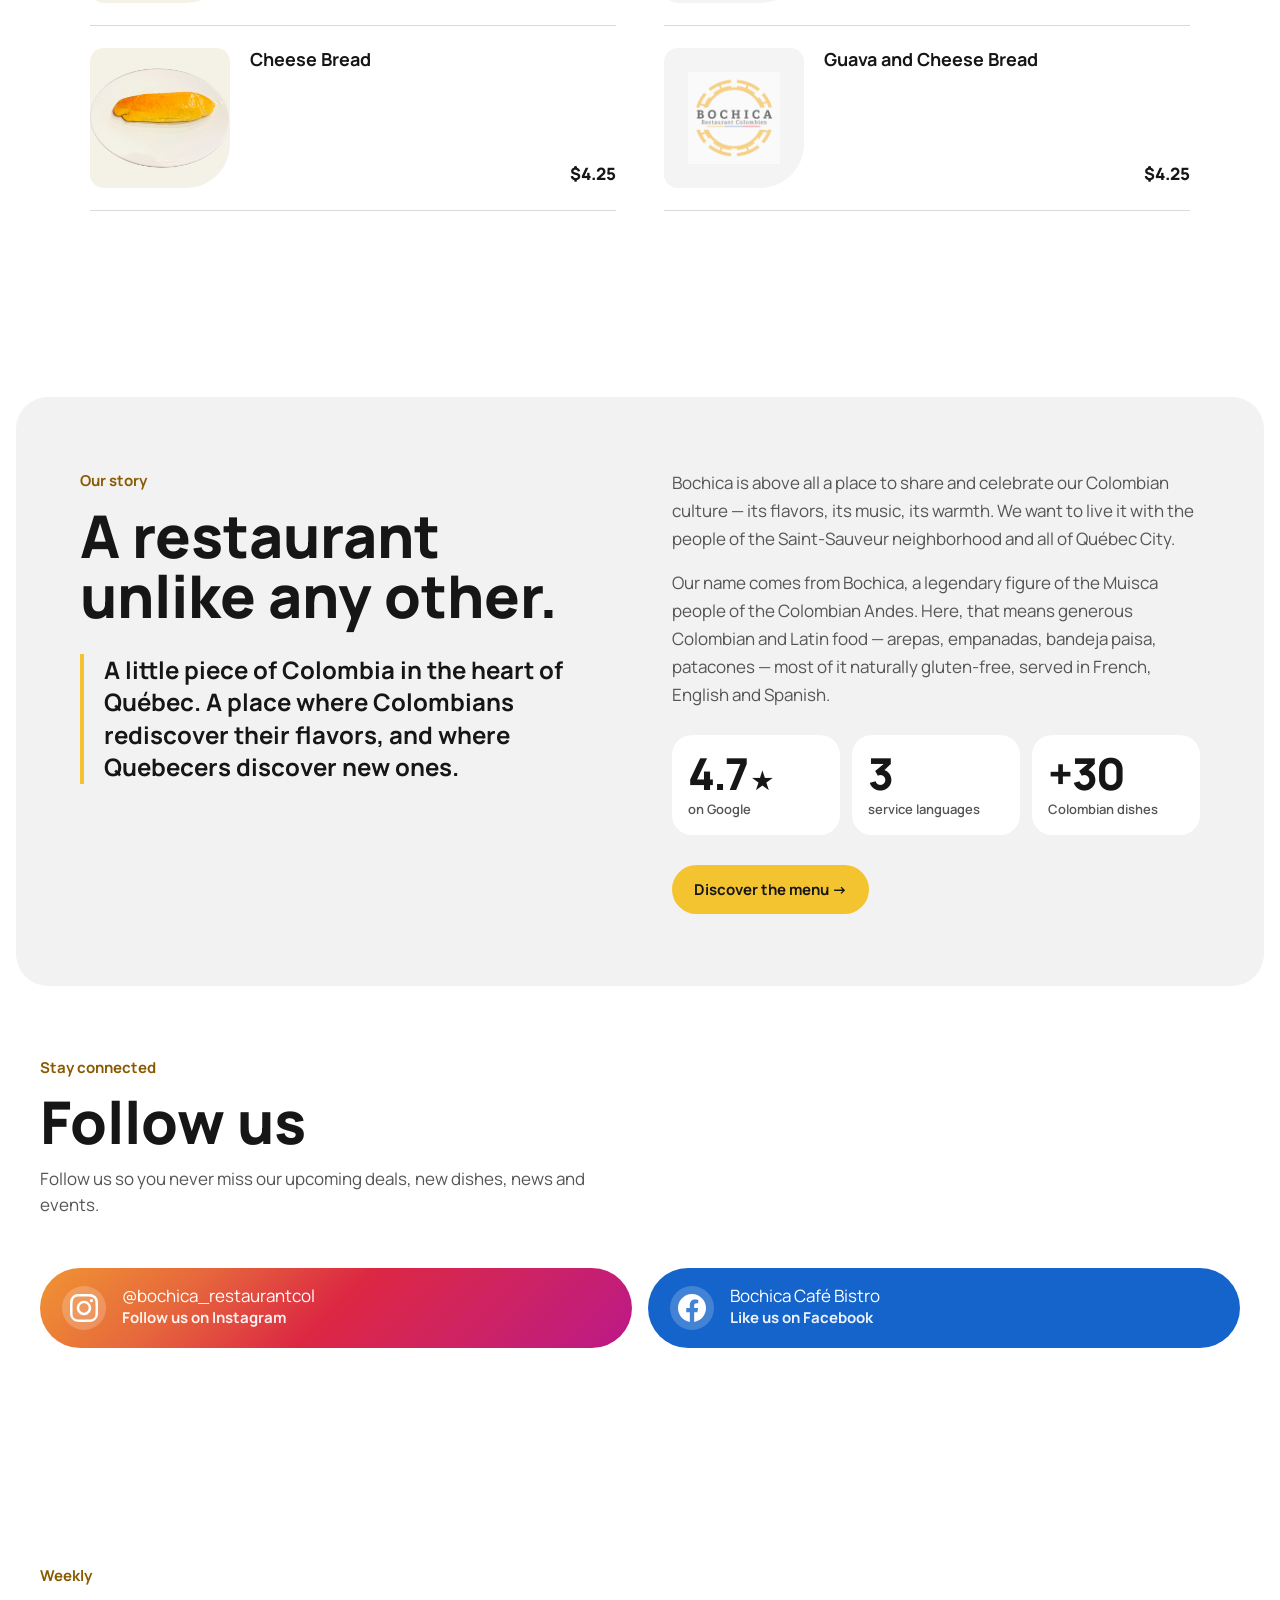
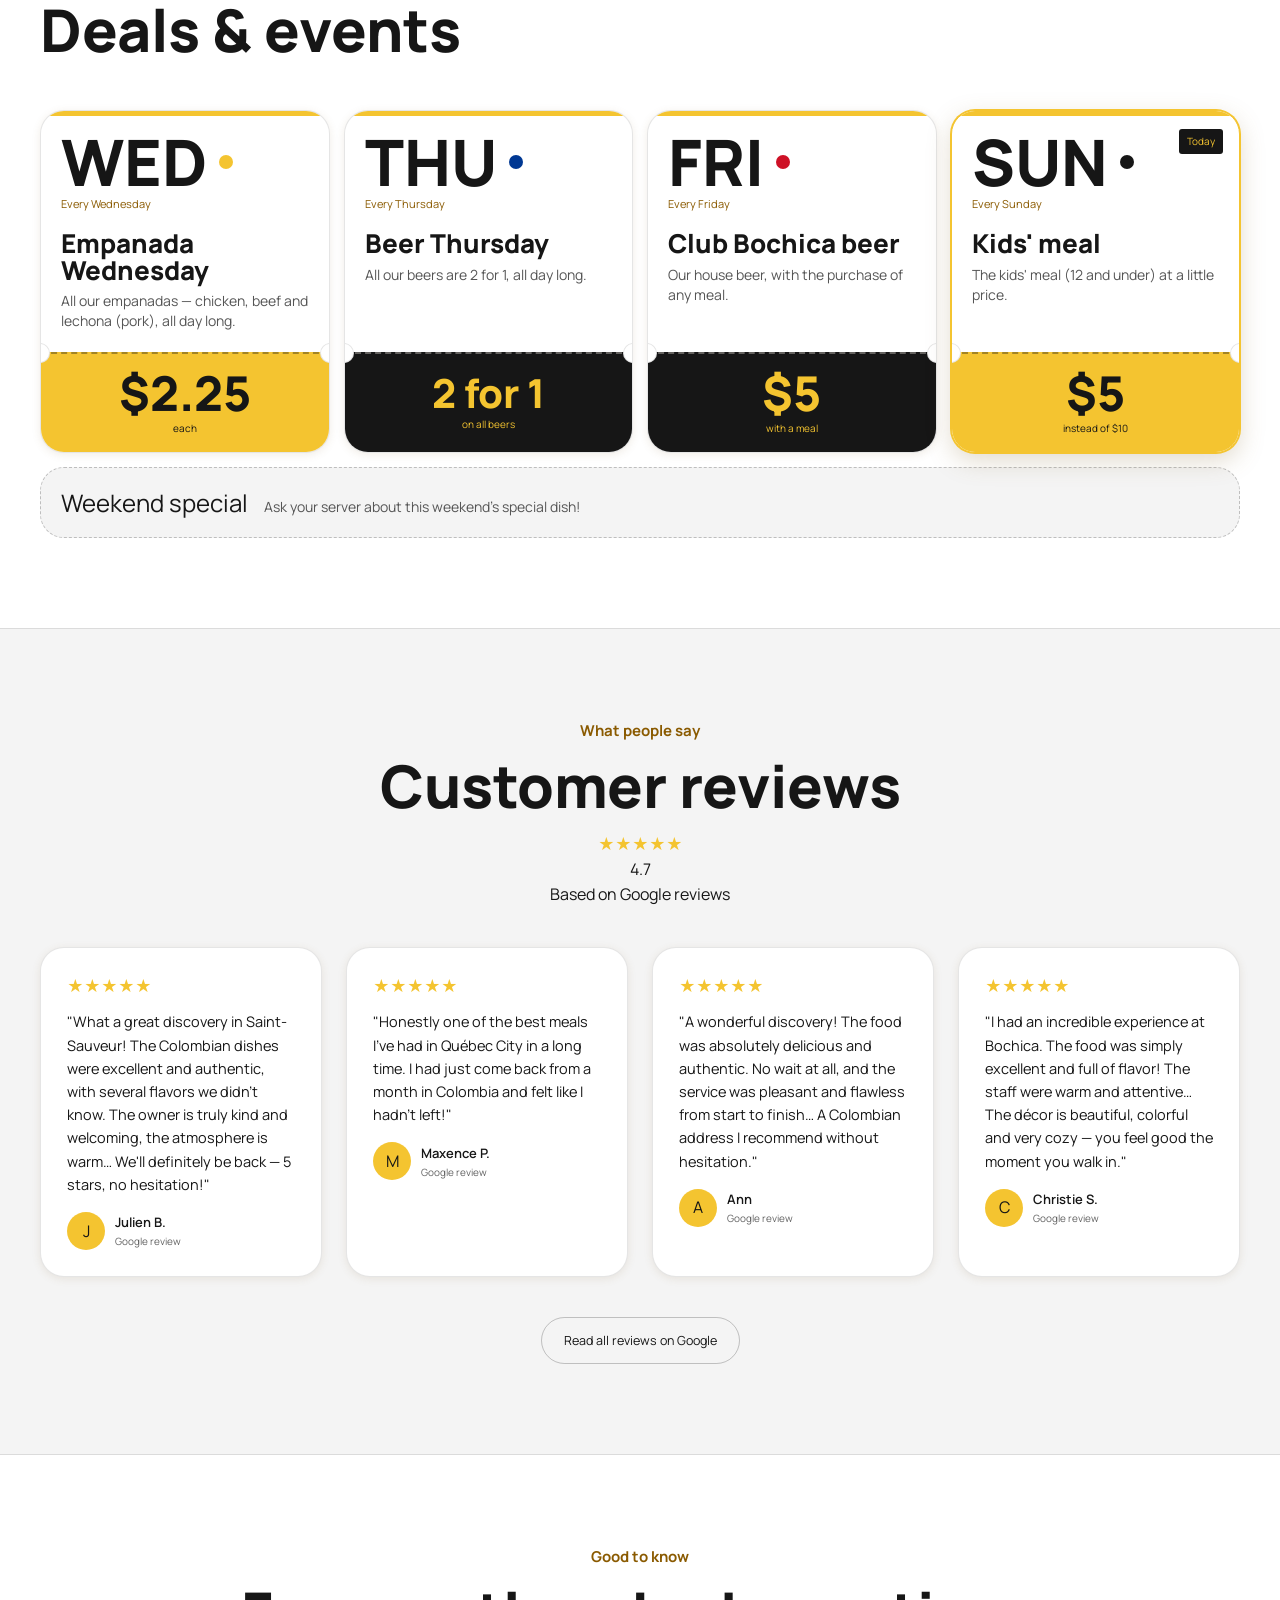
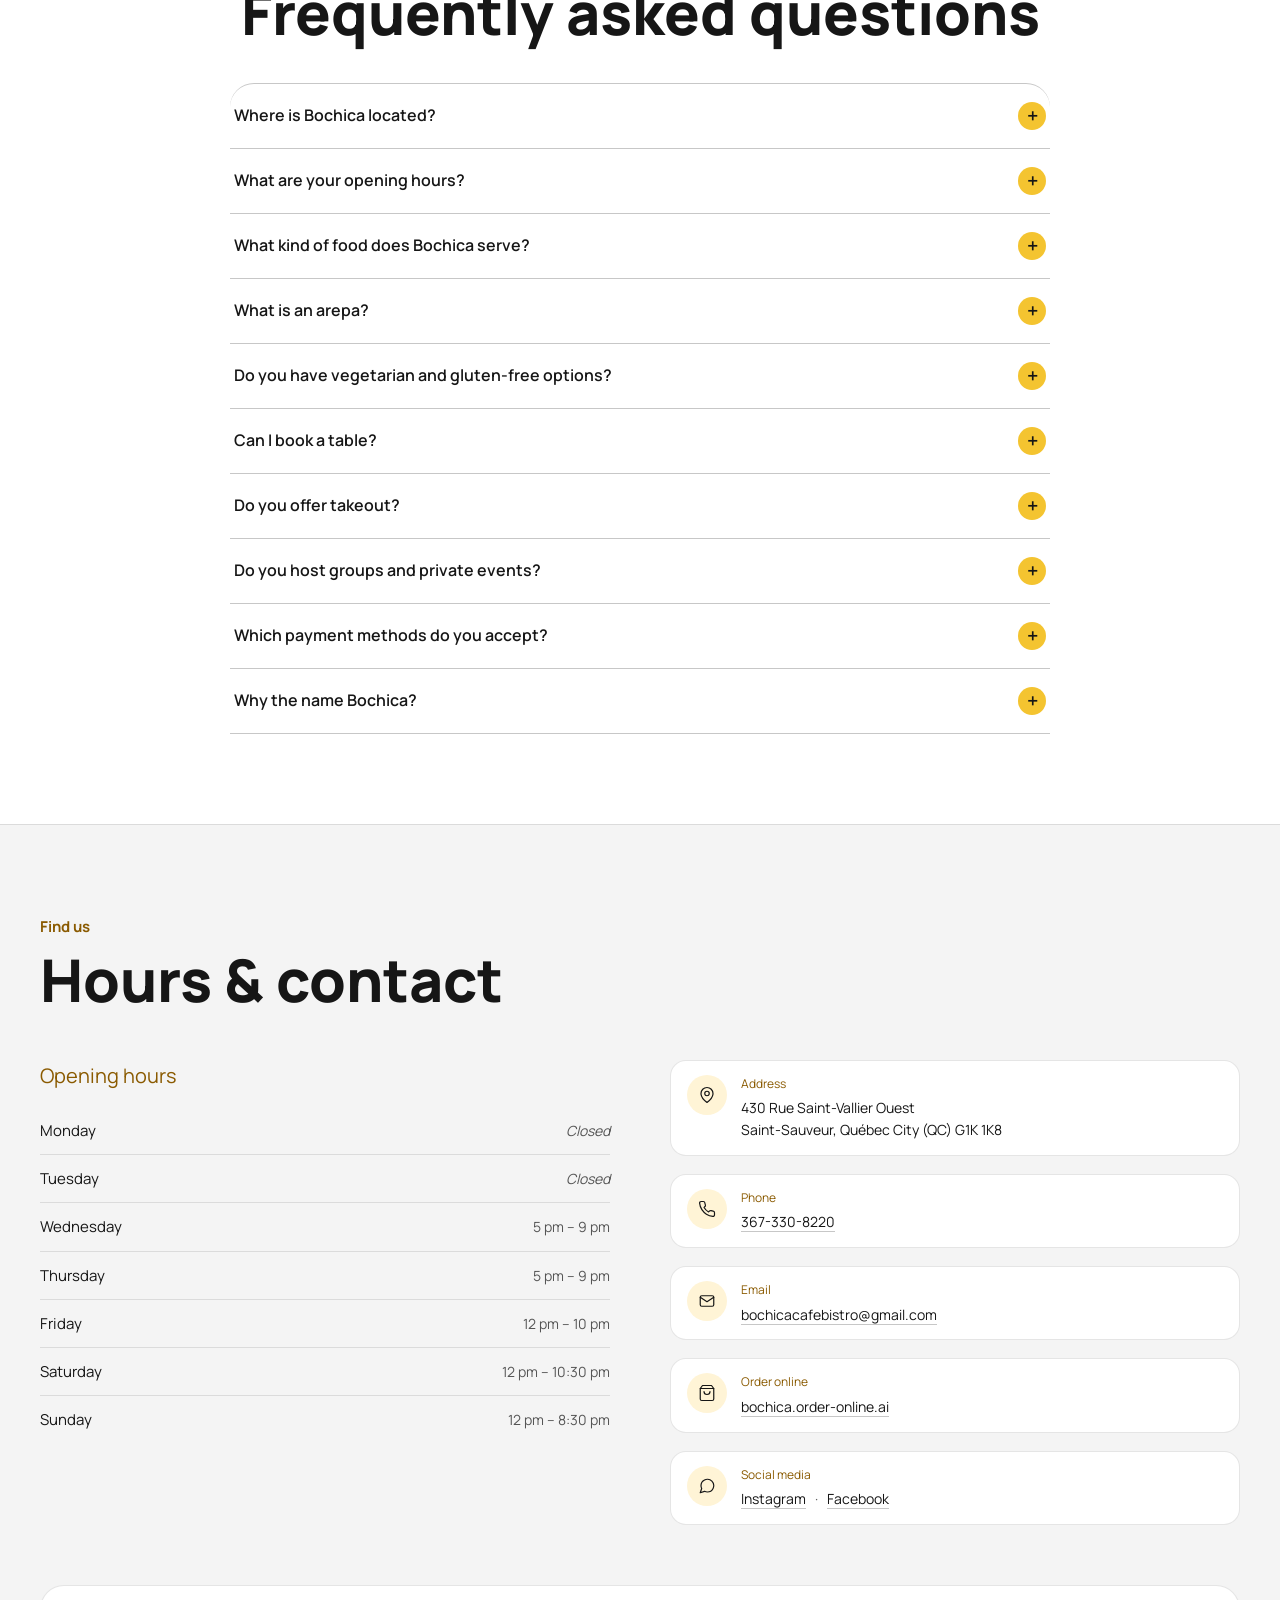
==== commit 0d7d1af1: "Suivez-nous : nouveau texte + vraies couleurs Instagram/Facebook ; promos sur toute la largeur Co-Au" ====
--- a/en/index.html
+++ b/en/index.html
@@ -429,7 +429,7 @@
 <link href="https://bochicacafebistro.ca/es/" hreflang="es" rel="alternate"/>
 <link href="https://bochicacafebistro.ca/" hreflang="x-default" rel="alternate"/>
 <link href="/css/style.css?v=20261025a" rel="stylesheet"/>
-<link href="/css/bento.css?v=20261027e" rel="stylesheet"/>
+<link href="/css/bento.css?v=20261027f" rel="stylesheet"/>
 <!-- Langue : chaque langue a sa propre adresse (/, /en/, /es/).
        Sur la page FR seulement : 1) un visiteur qui avait choisi EN/ES est renvoyé vers sa version ;
        2) écran de choix de langue sur mobile à la 1re visite. Jamais pour les robots. -->
@@ -1056,7 +1056,7 @@
 <div>
 <span class="section-eyebrow" data-en="Stay connected" data-es="Mantente conectado" data-fr="Restons connectés">Stay connected</span>
 <h2 class="section-h2" data-en='&lt;span class="accent"&gt;Follow&lt;/span&gt; us' data-es='&lt;span class="accent"&gt;Síguenos&lt;/span&gt;' data-fr='&lt;span class="accent"&gt;Suivez&lt;/span&gt;-nous'><span class="accent">Follow</span> us</h2>
-<p class="follow-us__sub" data-en="Photos, events, latest news — all the Bochica vibes, live." data-es="Fotos, eventos, novedades — toda la vida de Bochica, en vivo." data-fr="Photos, soirées, nouveautés — toute la vie chez Bochica en direct.">Photos, events, latest news — all the Bochica vibes, live.</p>
+<p class="follow-us__sub" data-en="Follow us so you never miss our upcoming deals, new dishes, news and events." data-es="Síguenos para no perderte nuestras próximas promociones, platos nuevos, novedades y eventos." data-fr="Suivez-nous pour ne rien manquer : nos prochaines promotions, nos nouveaux plats, nos nouveautés et nos événements.">Follow us so you never miss our upcoming deals, new dishes, news and events.</p>
 </div>
 </div>
 <!-- Boutons gros et visibles vers les réseaux -->
--- a/css/bento.css
+++ b/css/bento.css
@@ -494,3 +494,15 @@
 /* 27 oct. (e) : statut ouvert/fermé à UN seul endroit par écran —
    ordinateur : dans l'accueil (#status-pill) ; mobile (accueil masqué) : à côté de « Notre menu » (#menu-status) */
 @media (min-width: 761px) { .menu-hero-header .menu-status { display: none !important; } }
+
+/* 27 oct. (f) : « Suivez-nous » — les boutons reprennent les couleurs d'Instagram et de Facebook */
+.follow-btn--ig { background: linear-gradient(135deg, #f09433 0%, #e6683c 25%, #dc2743 50%, #cc2366 75%, #bc1888 100%) !important; }
+.follow-btn--fb { background: #1464cc !important; }
+.follow-btn__icon { background: rgba(255,255,255,.2) !important; color: #fff !important; }
+.follow-btn__icon *, .follow-btn--ig *, .follow-btn--fb * { color: #fff !important; }
+.follow-us__sub { max-width: 60ch; font-size: 17px; }
+
+/* « Promos & activités » : les 4 cartes prennent toute la largeur (plus de vide à droite) */
+.promo-grid { grid-template-columns: repeat(4, minmax(0, 1fr)) !important; }
+@media (max-width: 1000px) { .promo-grid { grid-template-columns: repeat(2, minmax(0, 1fr)) !important; } }
+@media (max-width: 540px) { .promo-grid { grid-template-columns: minmax(0, 1fr) !important; } }
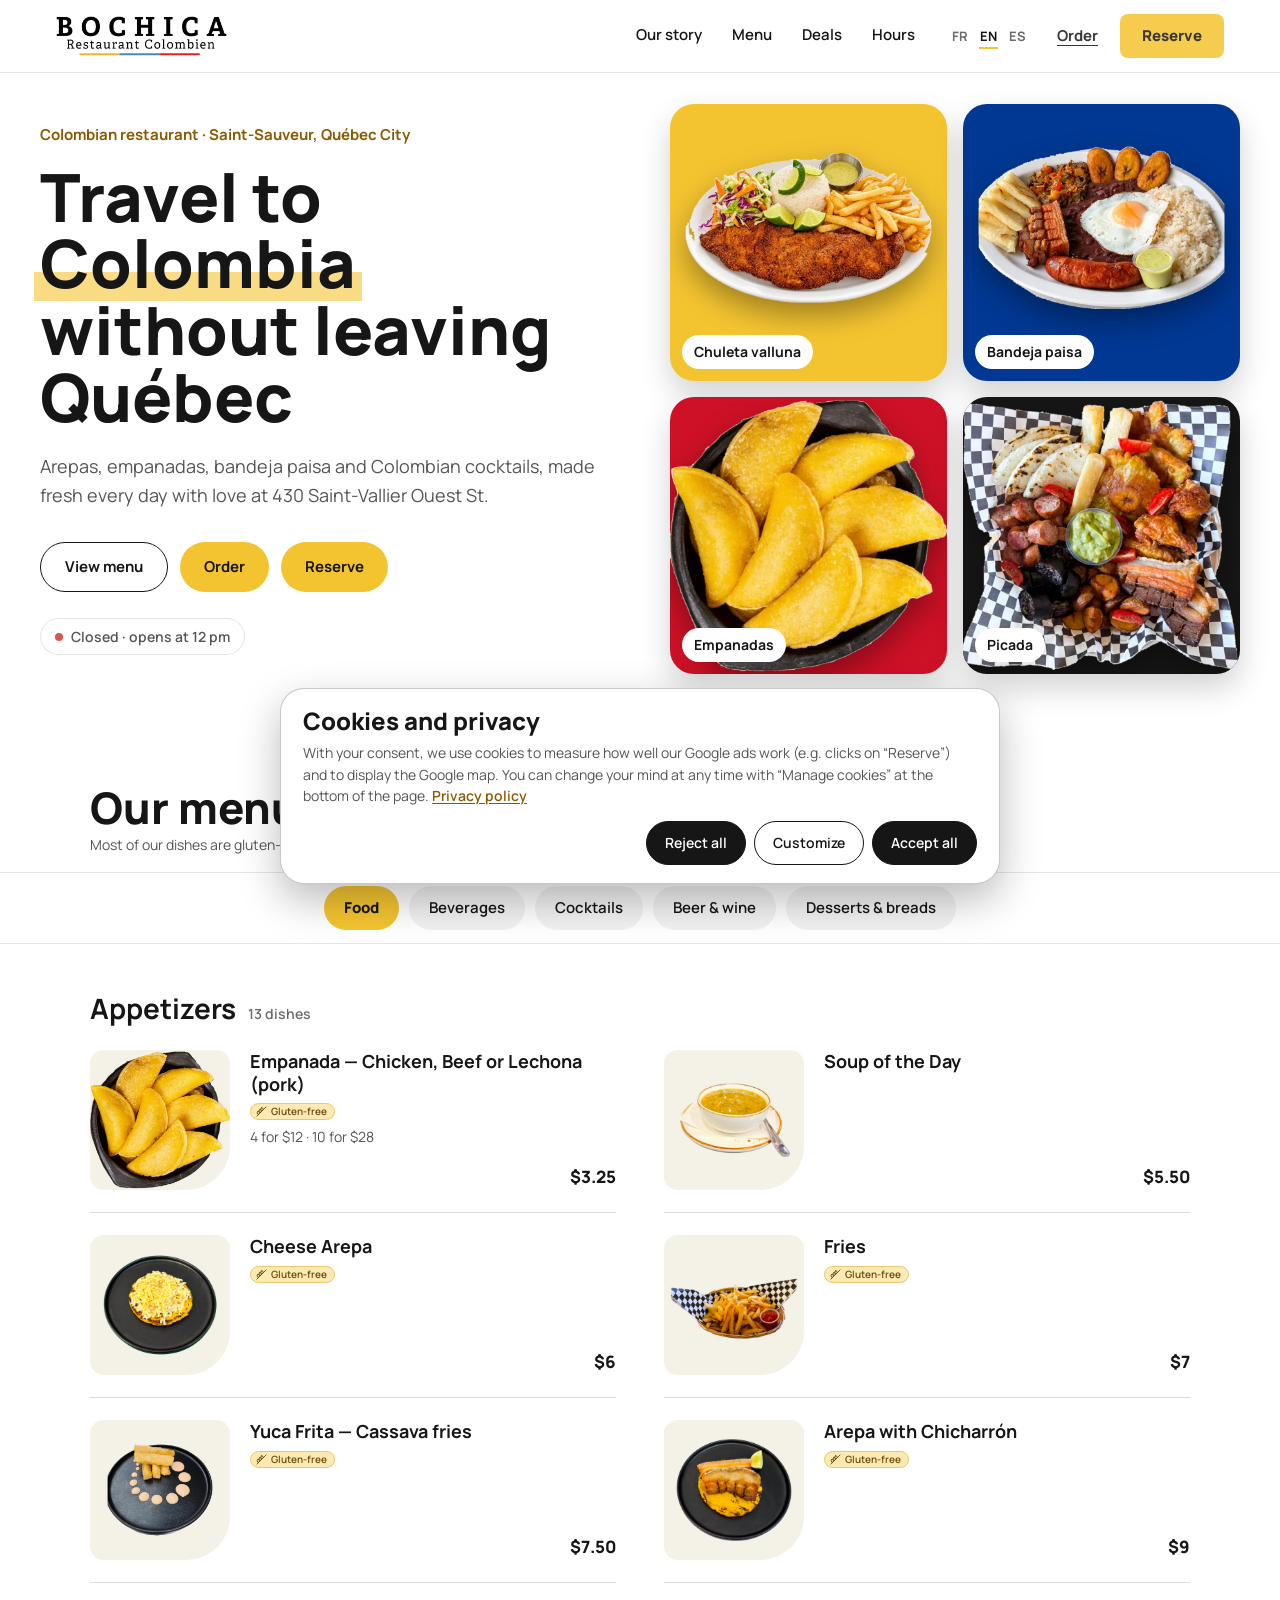
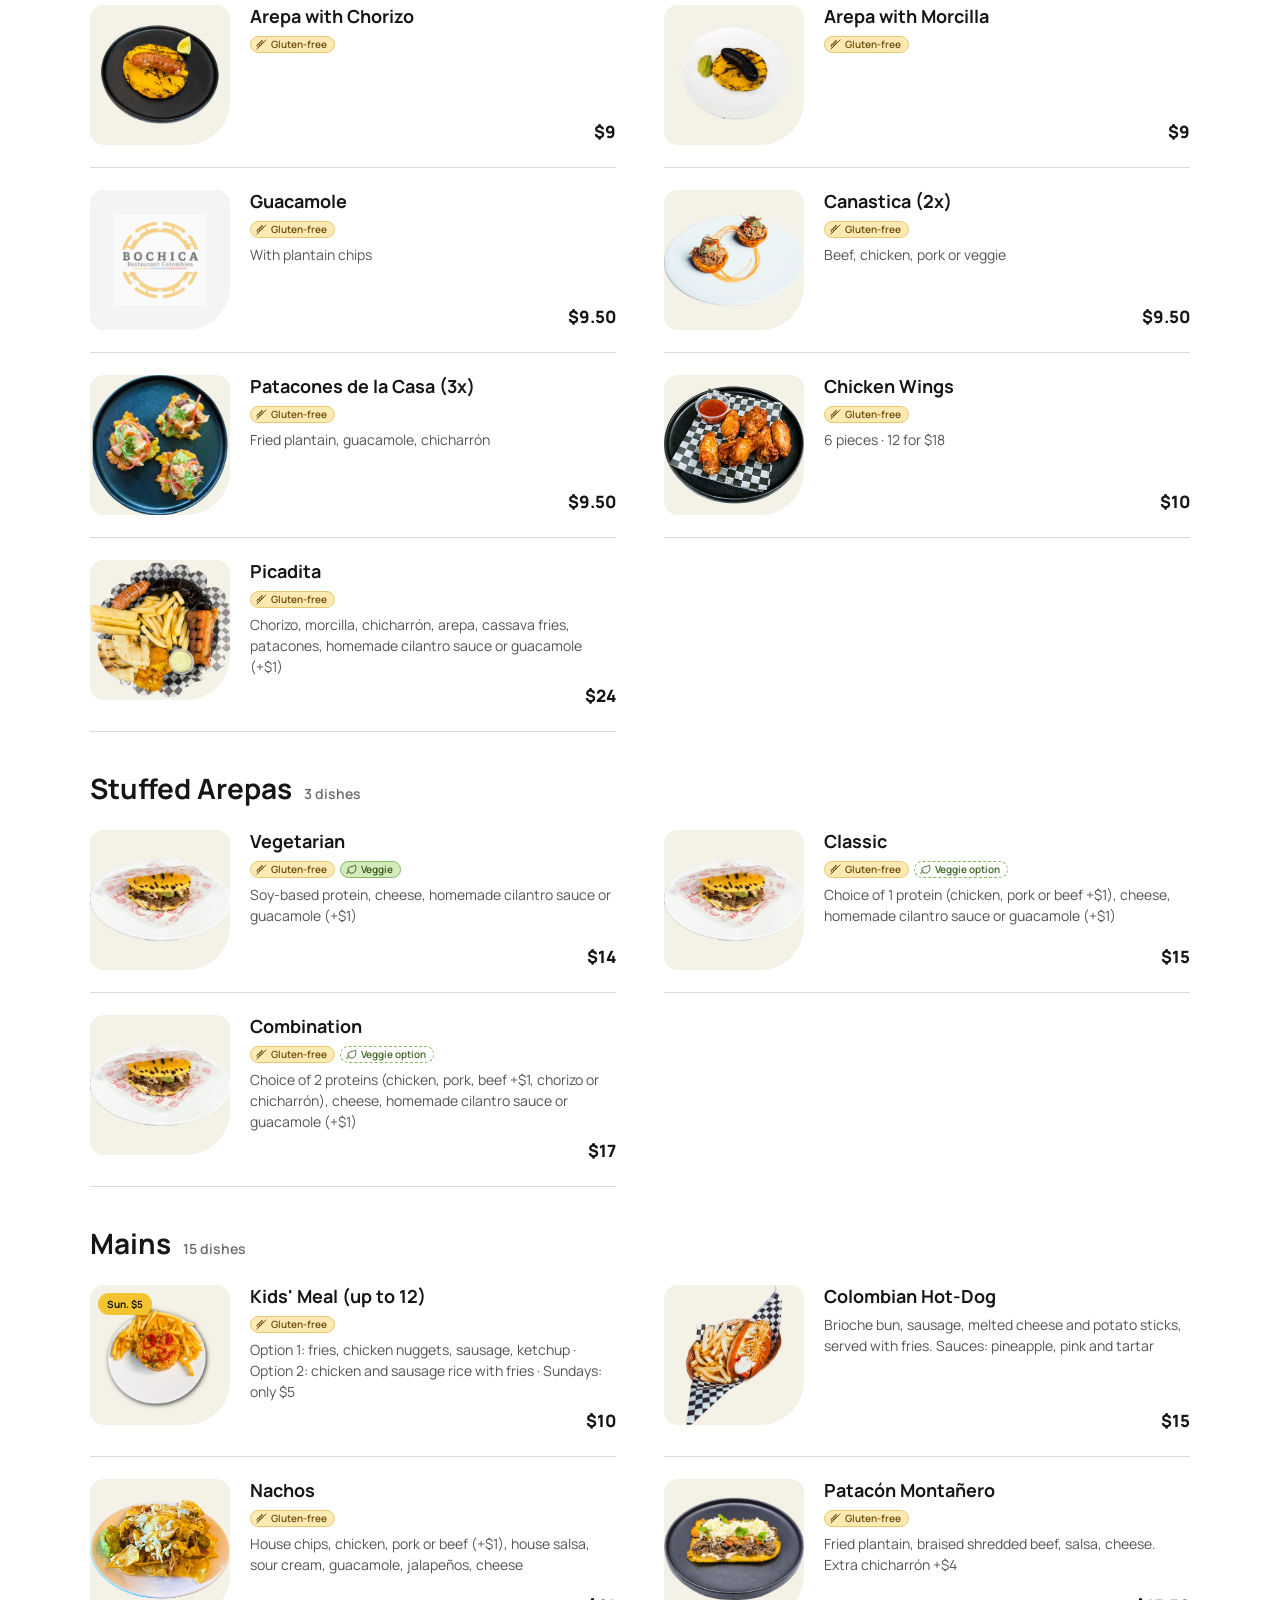
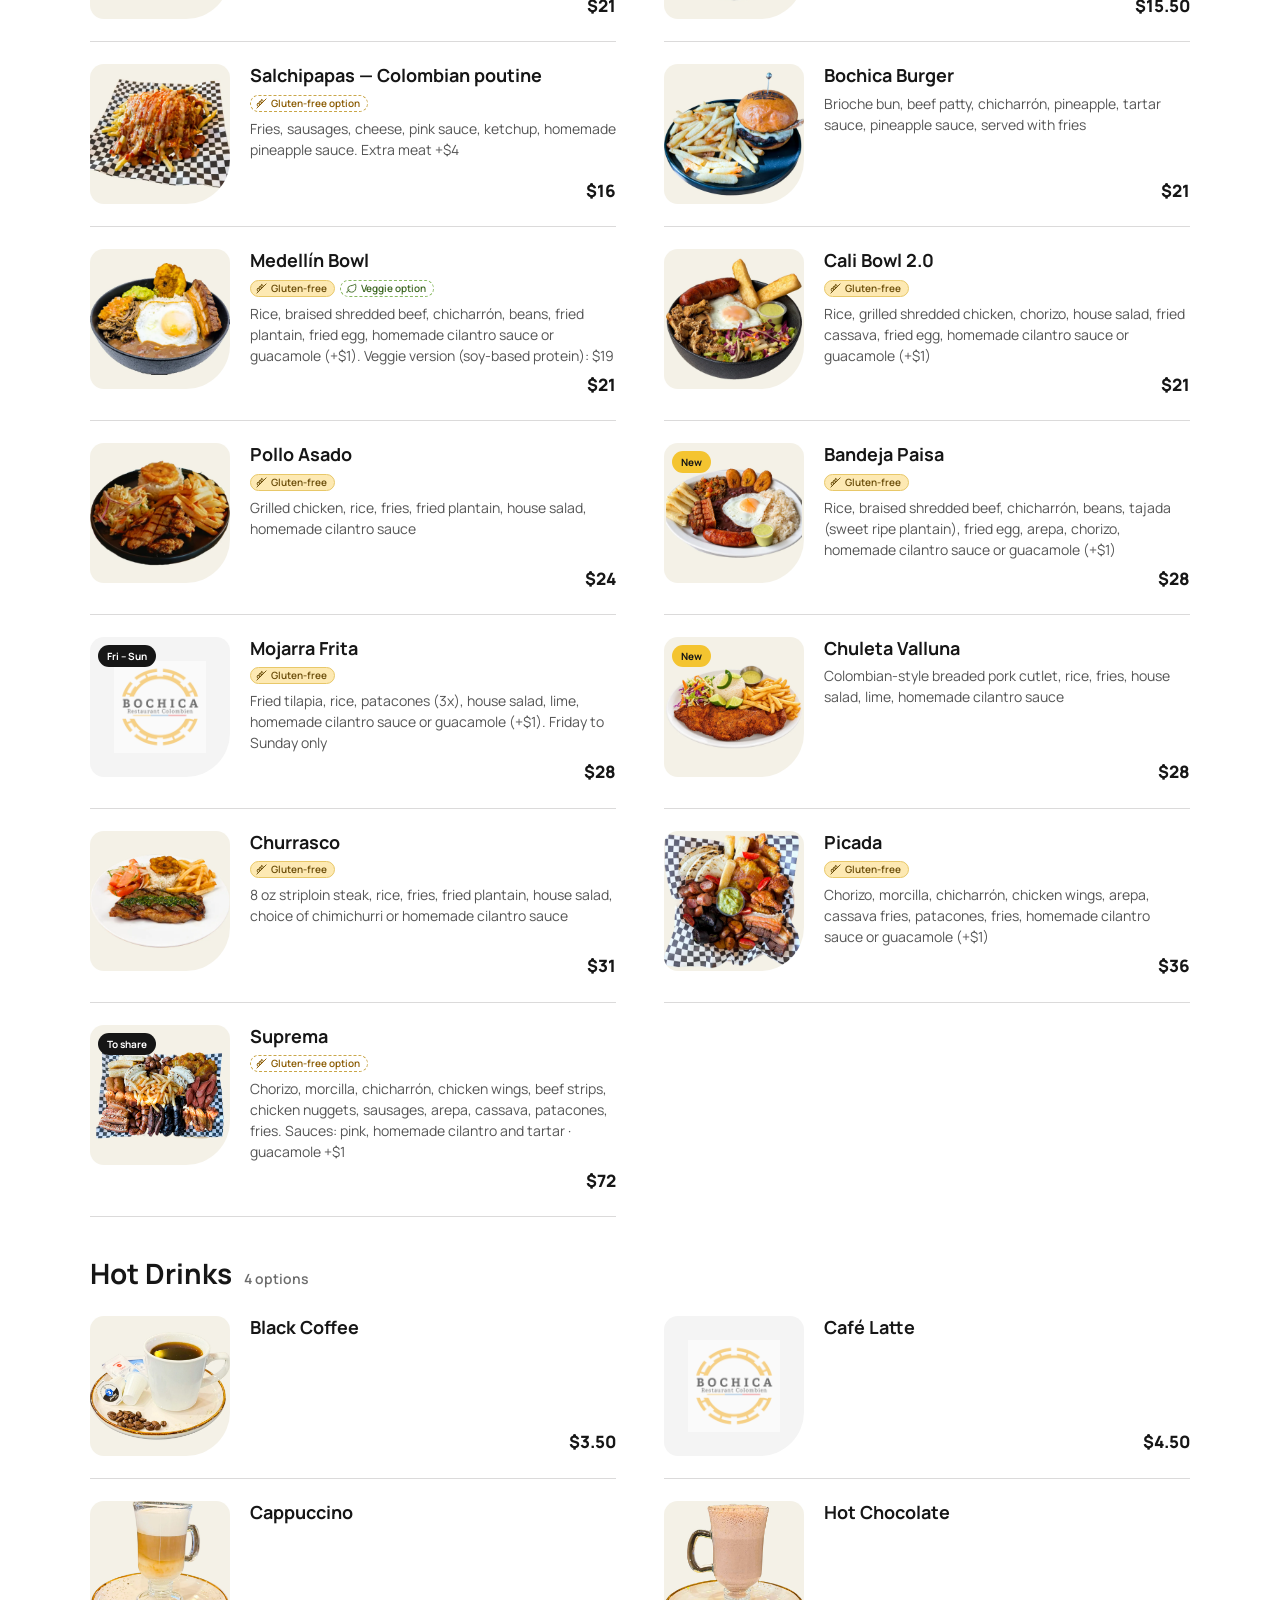
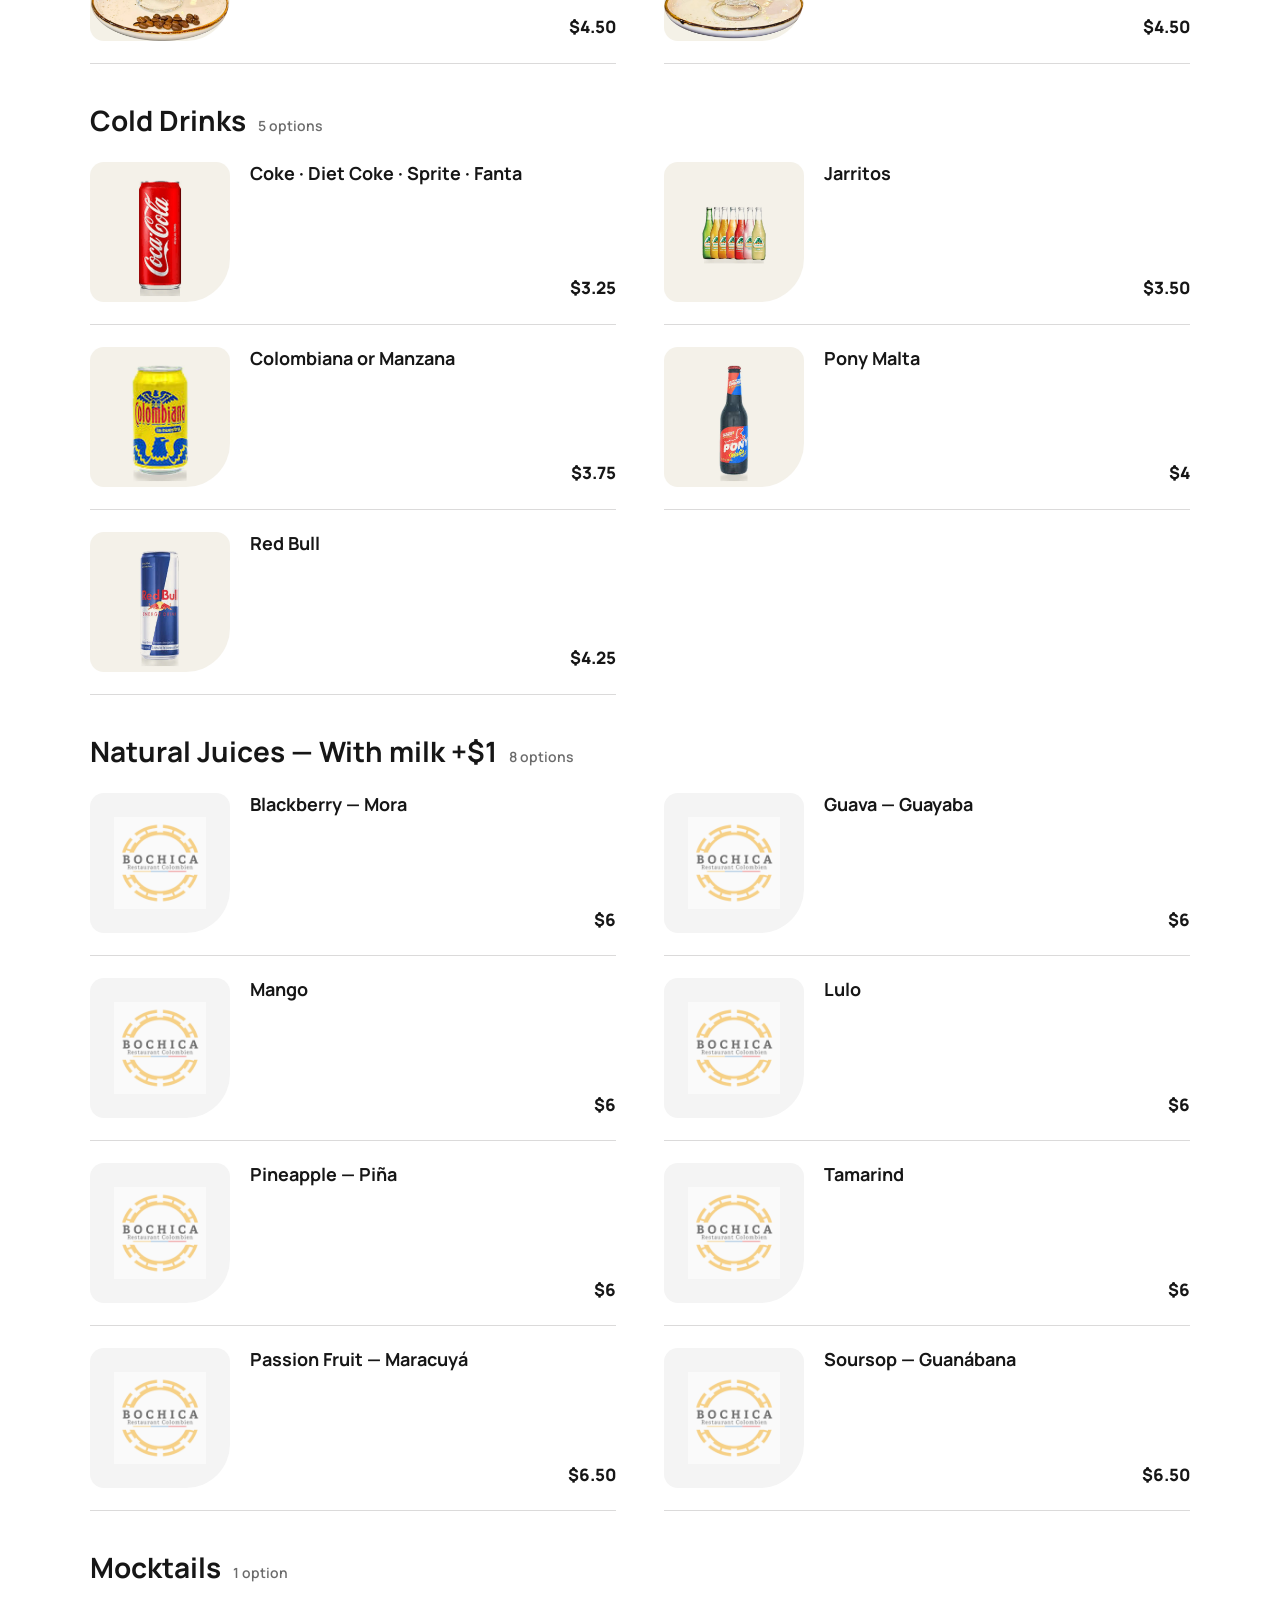
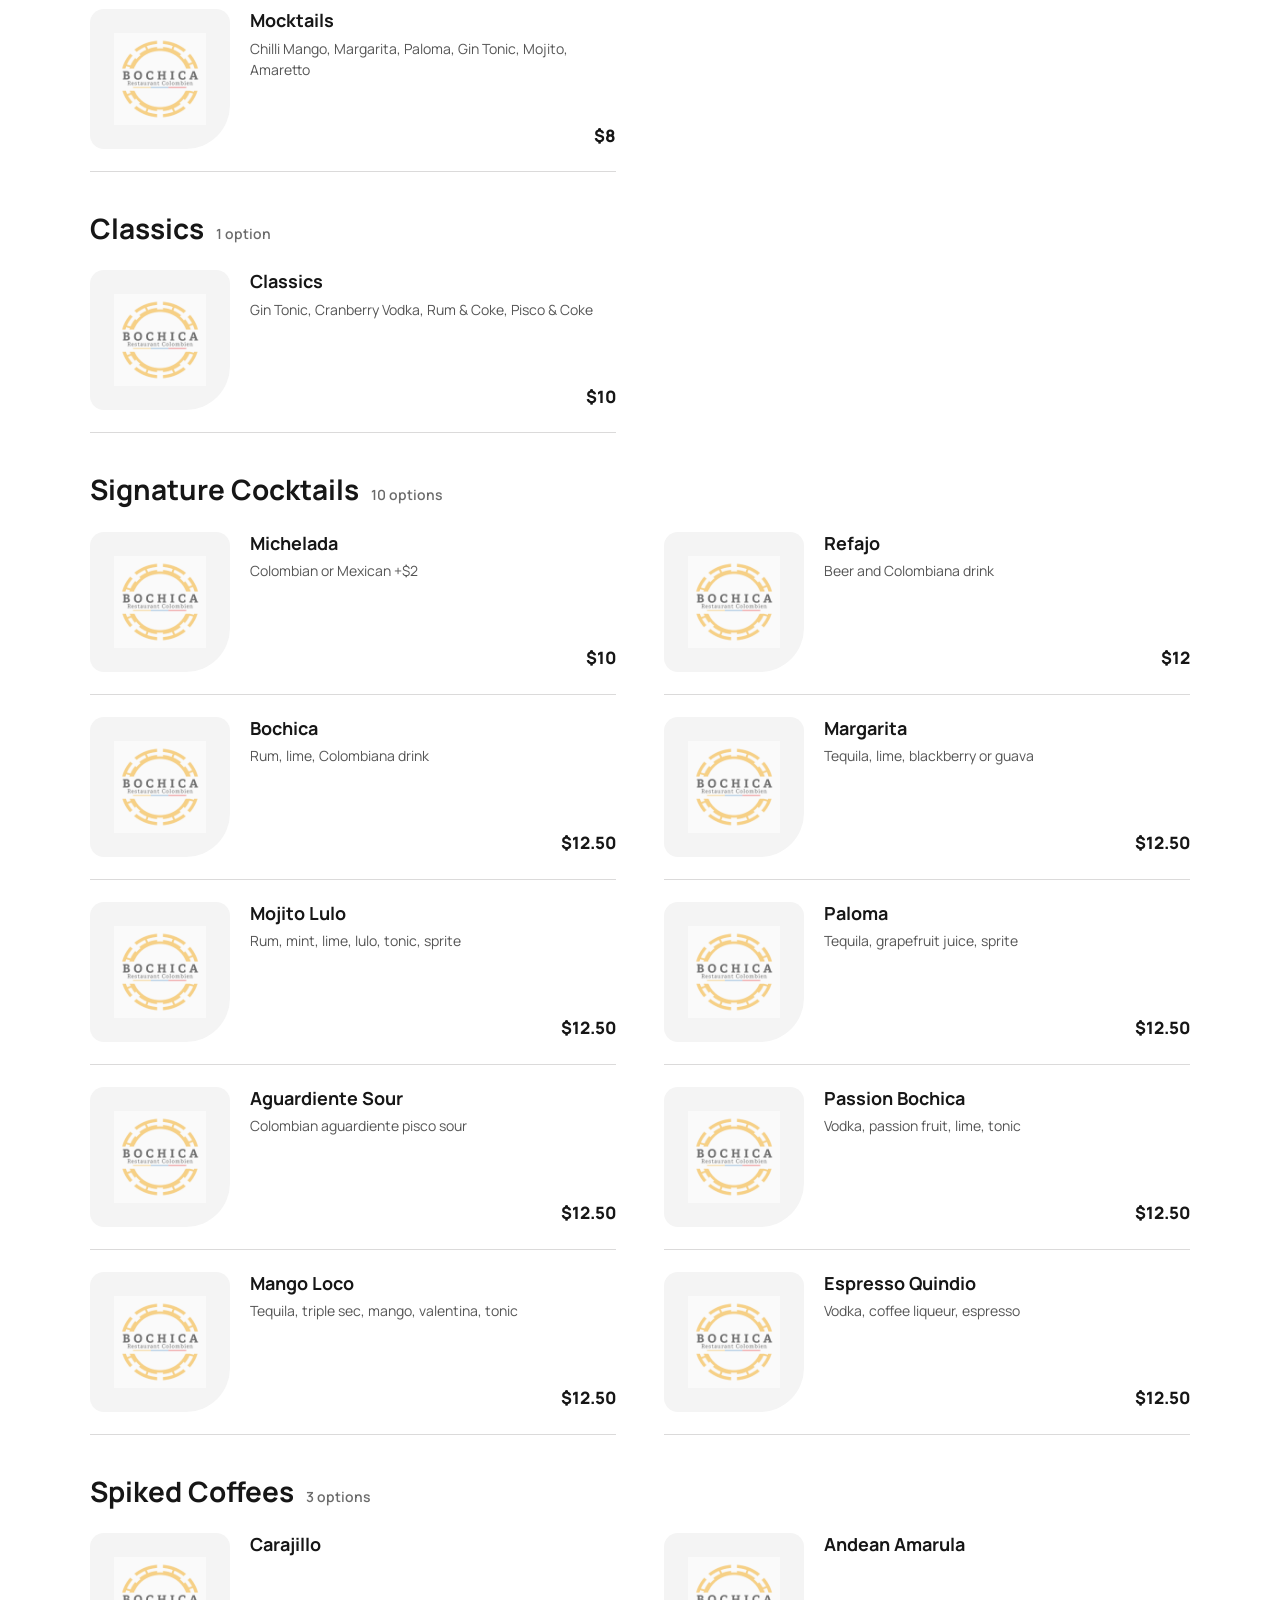
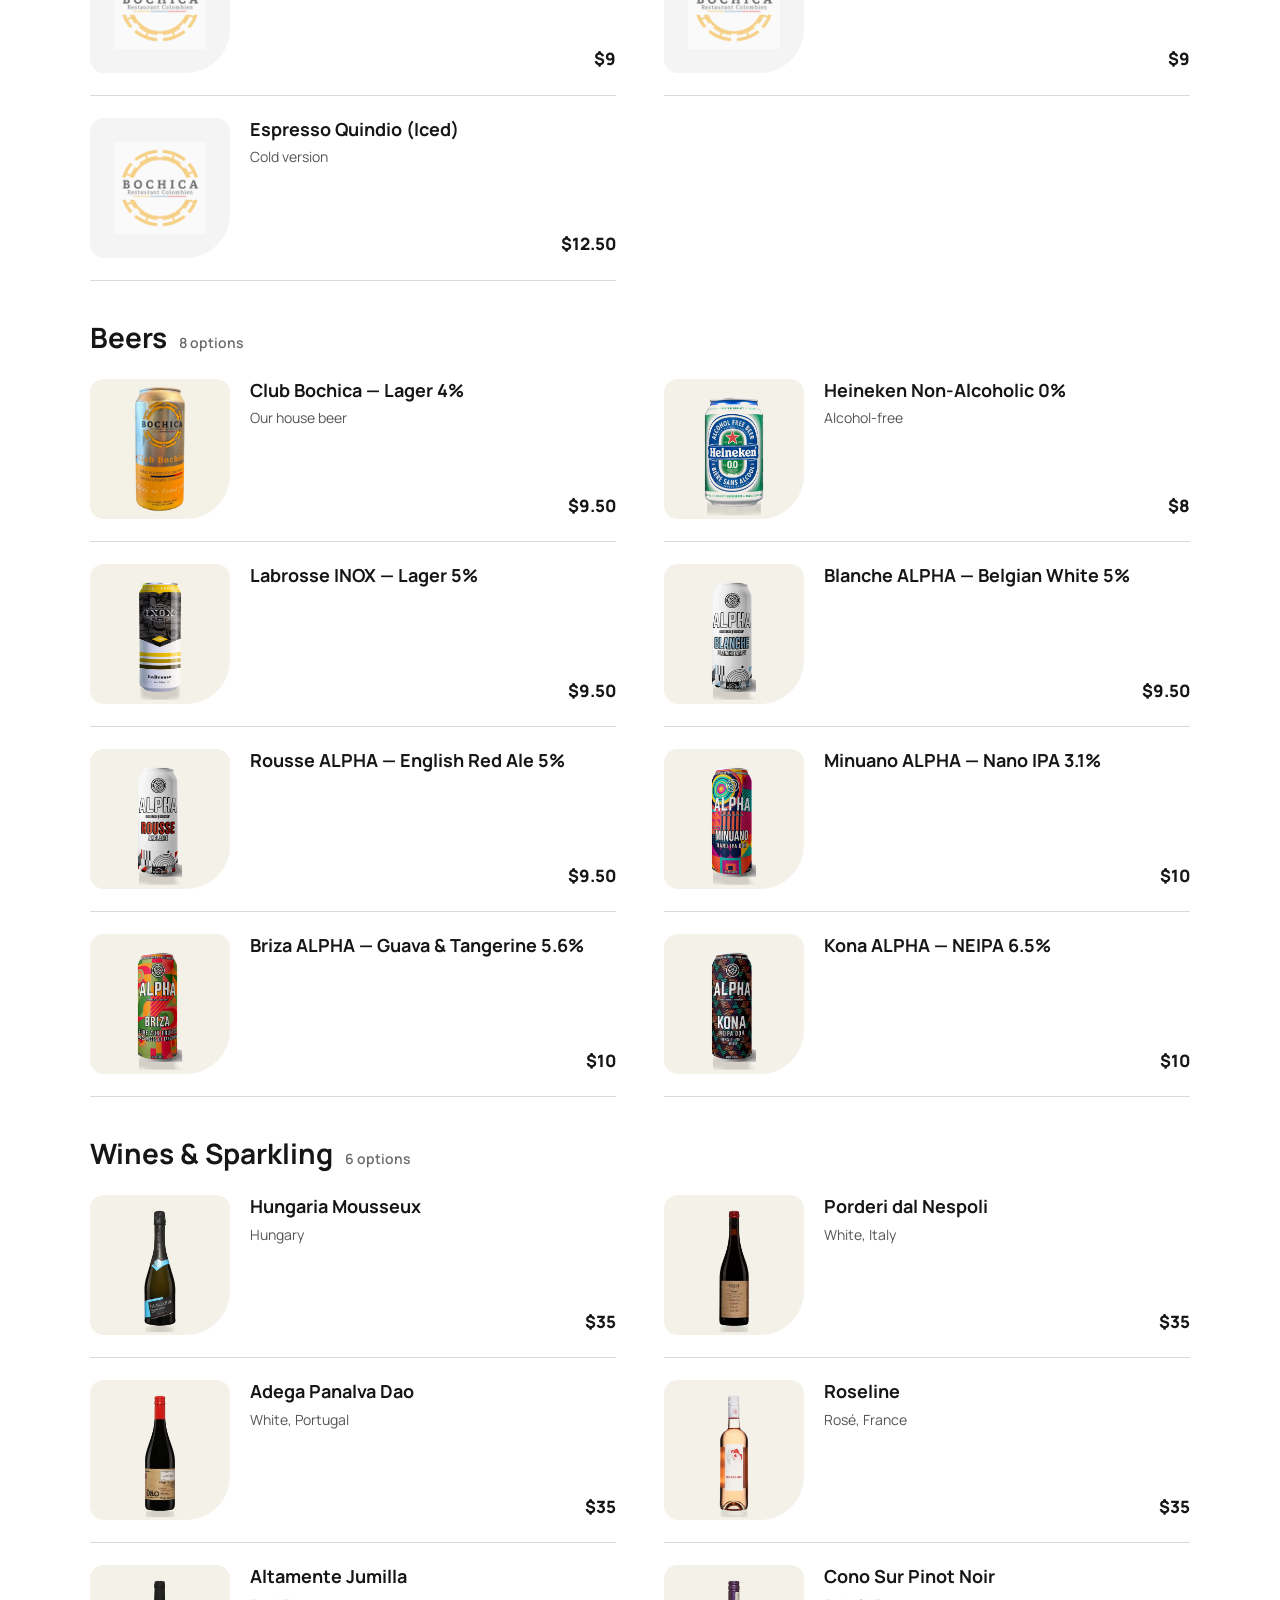
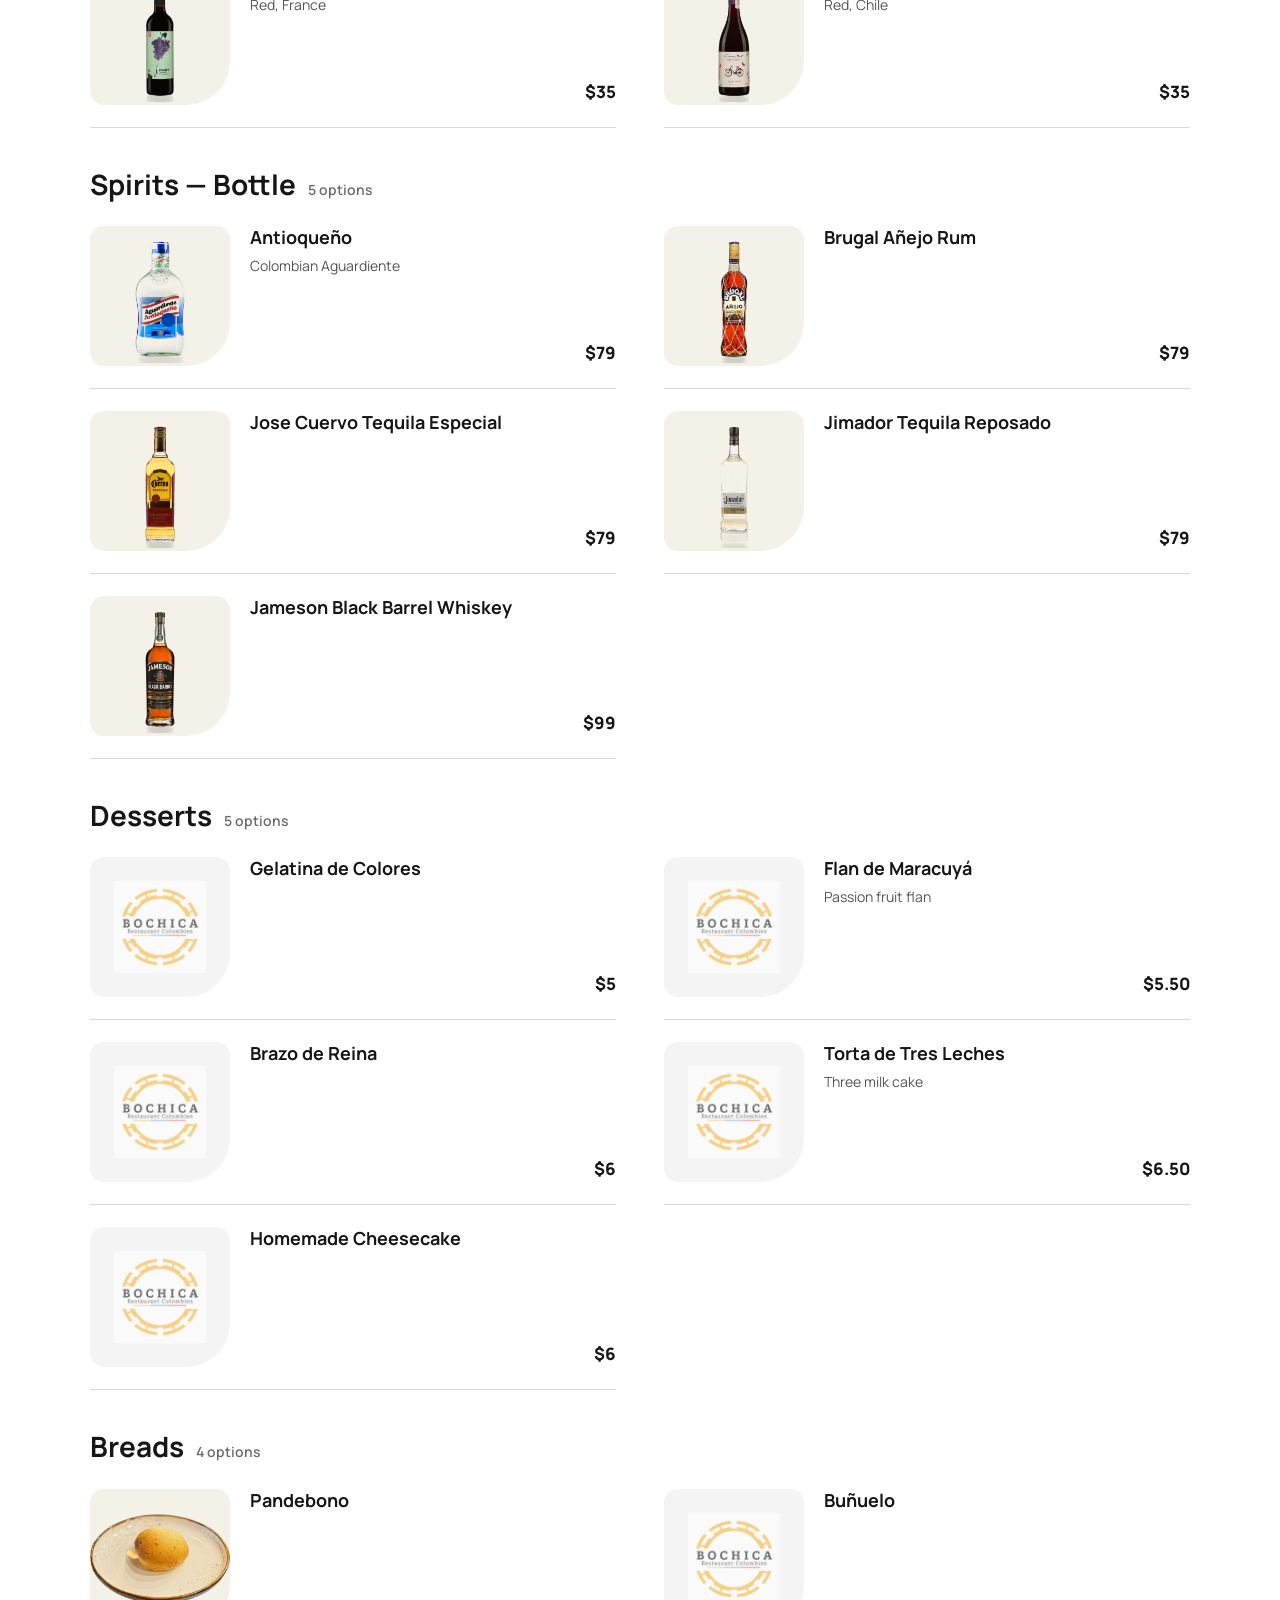
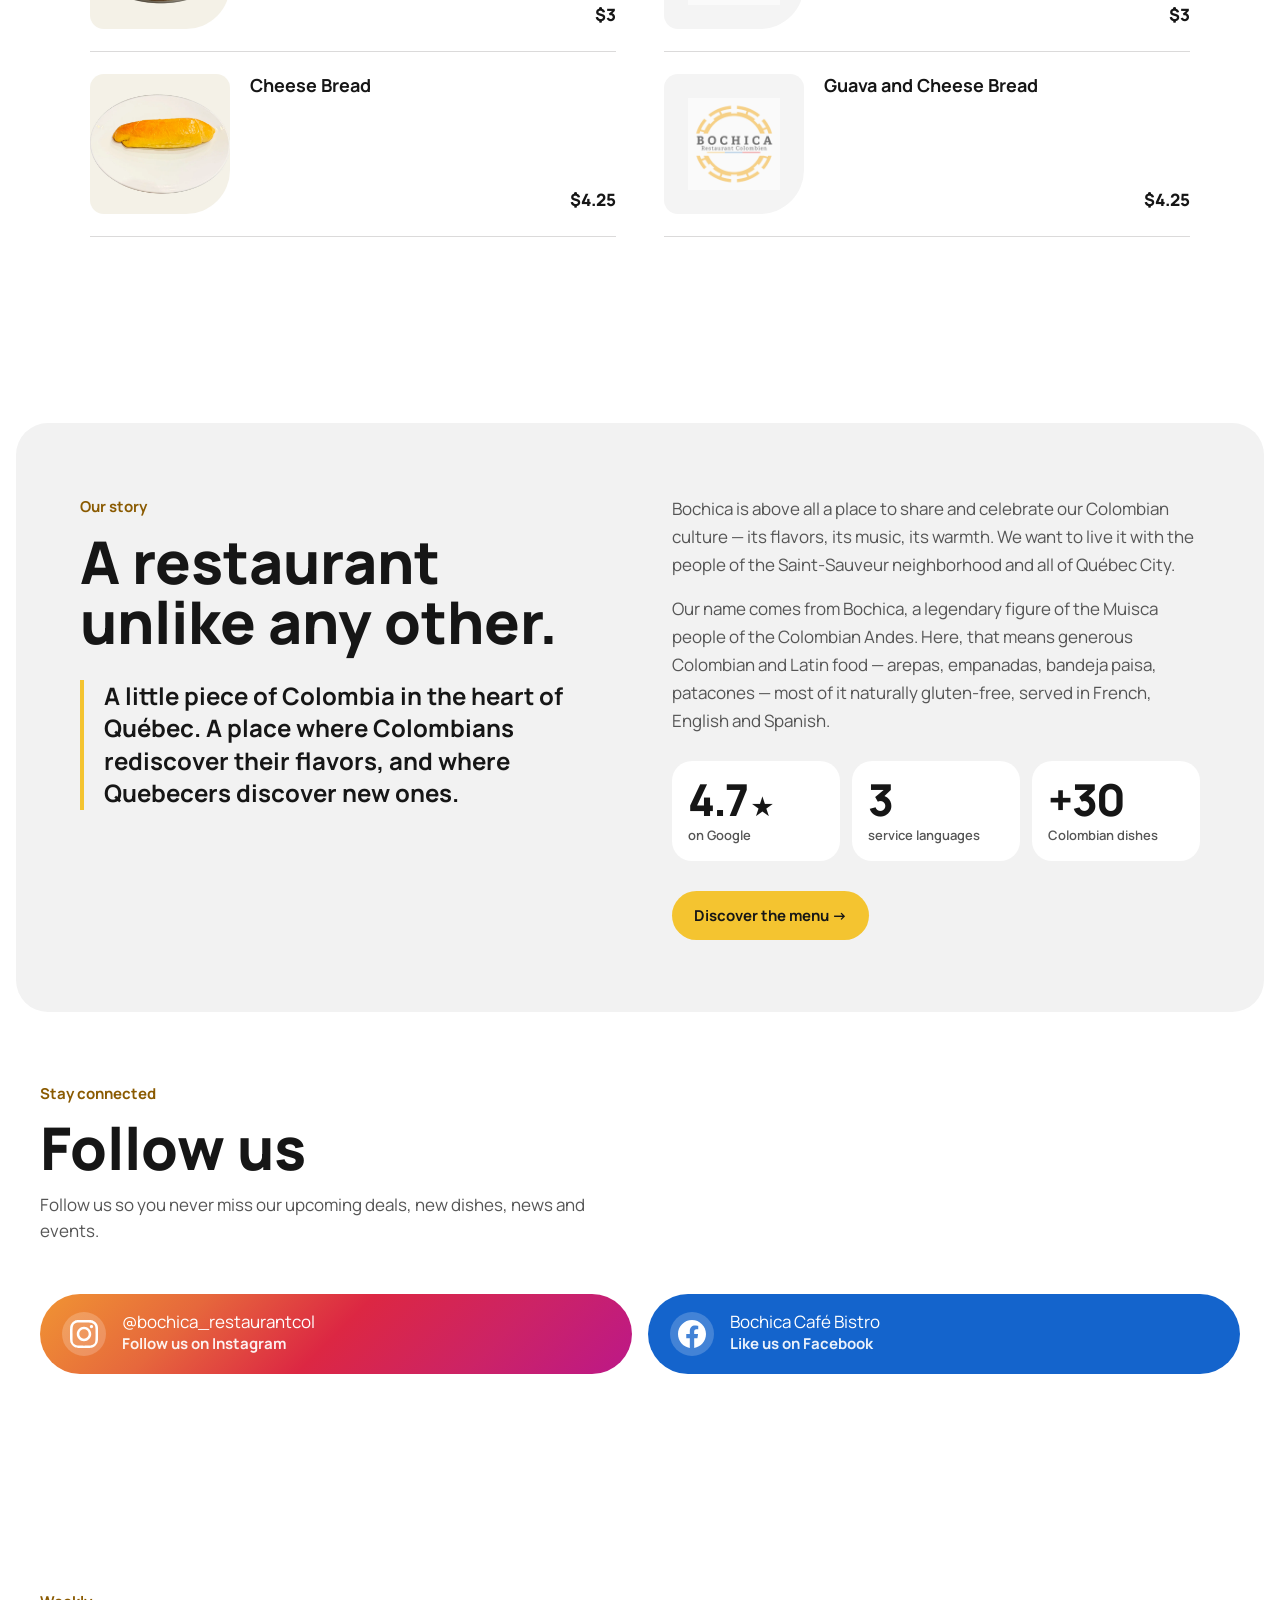
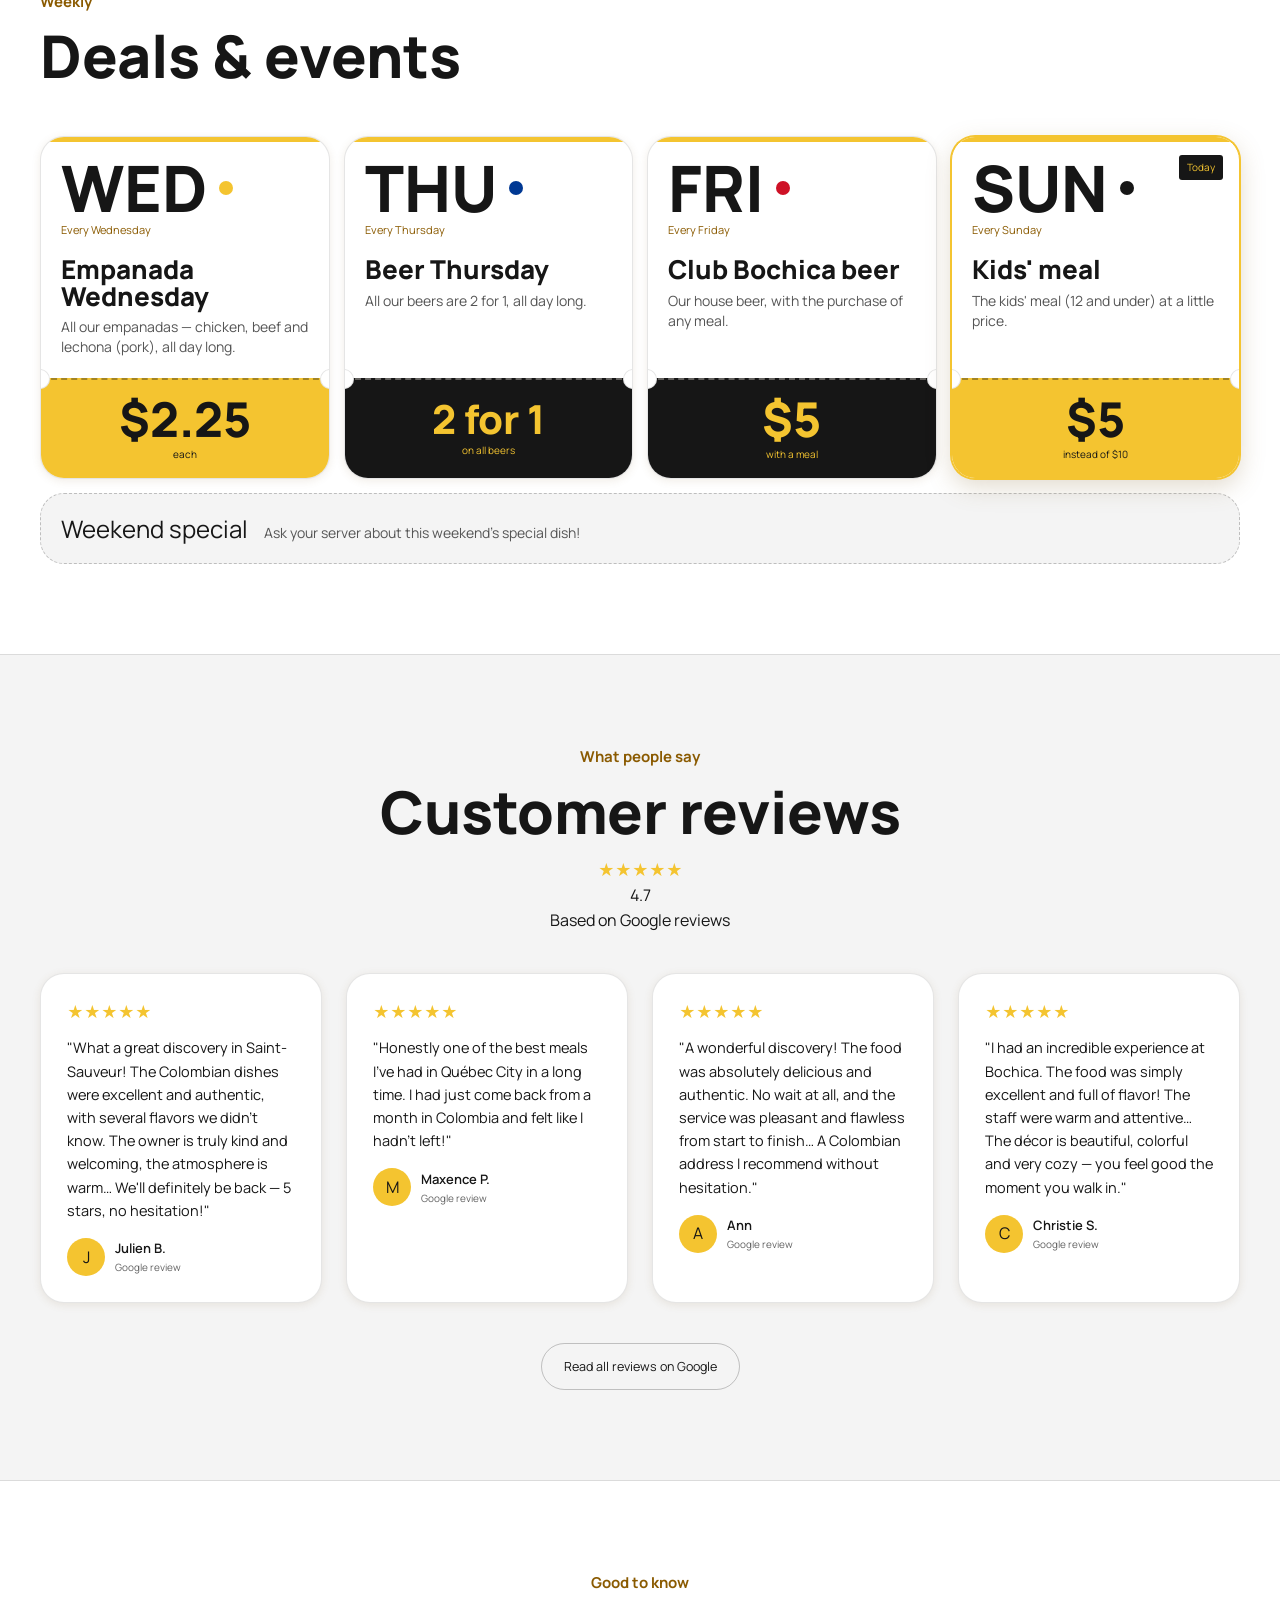
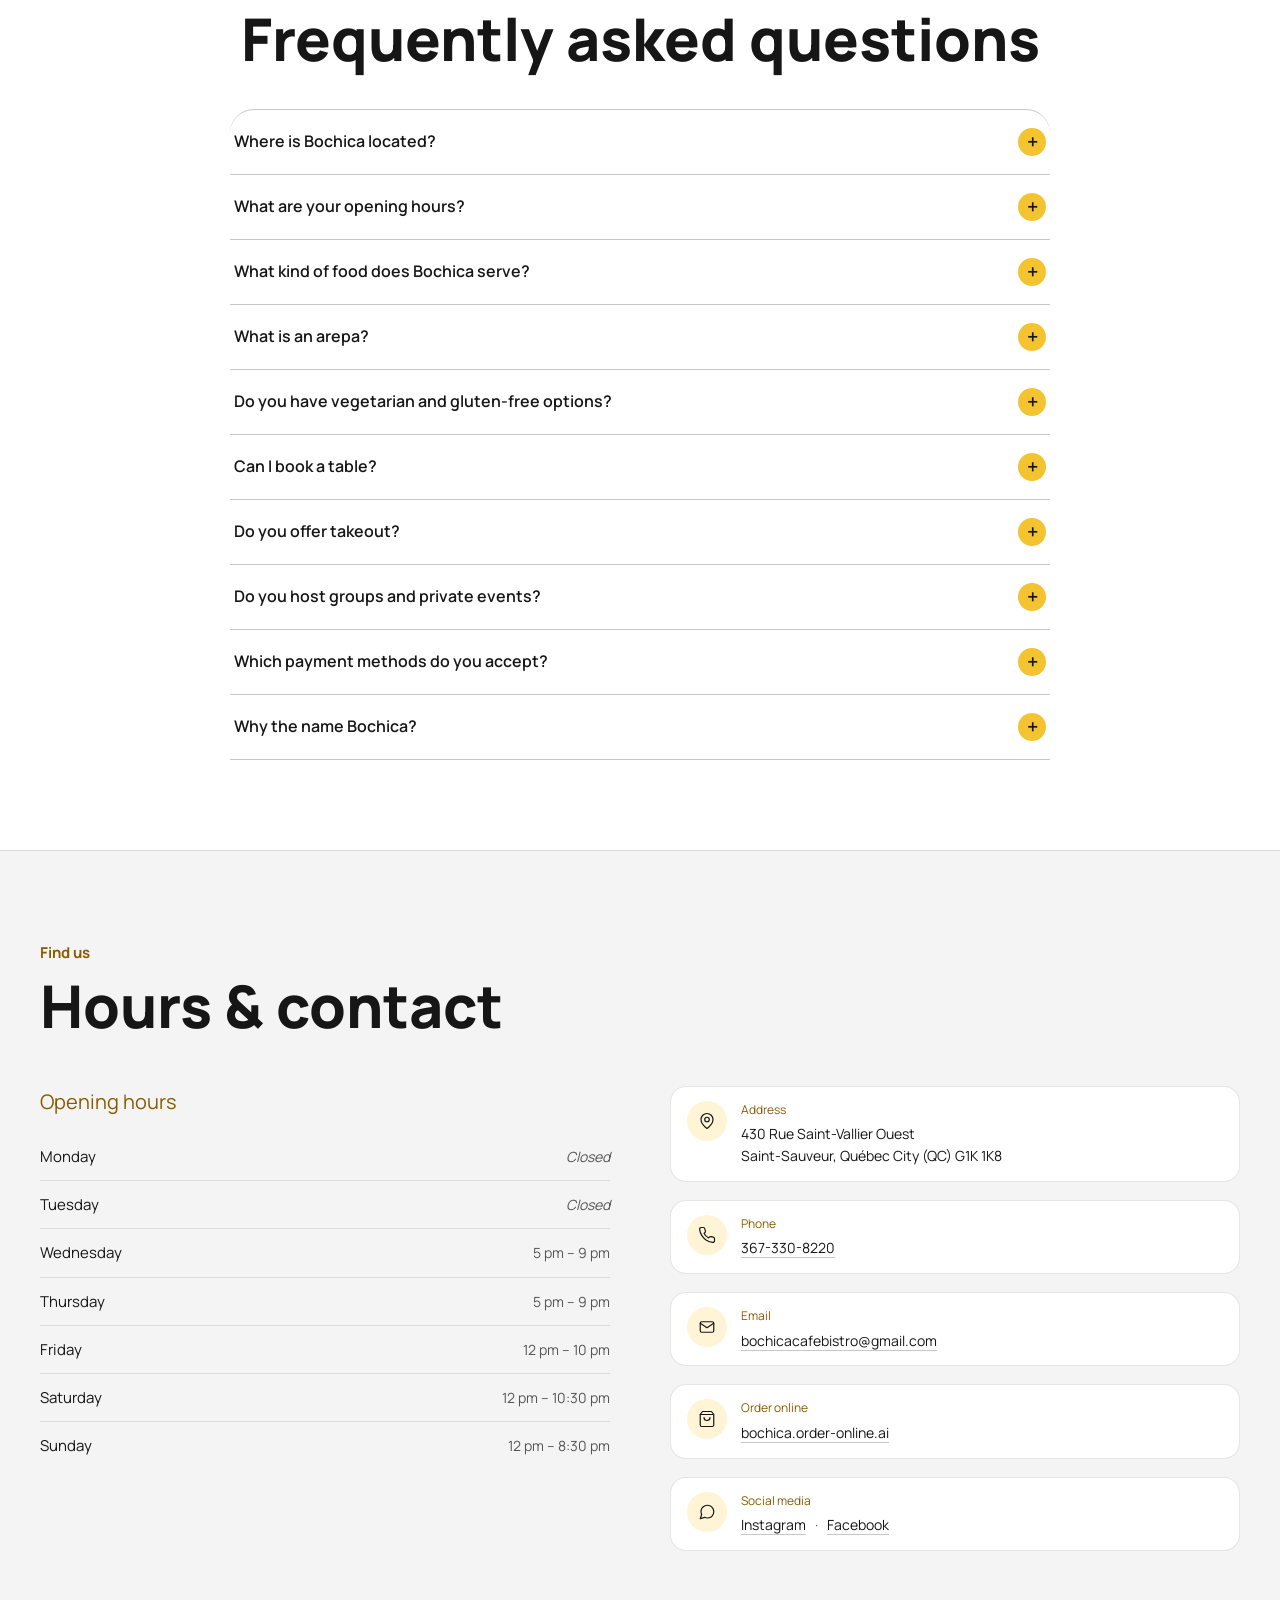
==== commit 0002b07f: "Catégories du menu : boutons simples (option 1), titres sans lignes avec nombre de plats Co-Authored" ====
--- a/en/index.html
+++ b/en/index.html
@@ -429,7 +429,7 @@
 <link href="https://bochicacafebistro.ca/es/" hreflang="es" rel="alternate"/>
 <link href="https://bochicacafebistro.ca/" hreflang="x-default" rel="alternate"/>
 <link href="/css/style.css?v=20261025a" rel="stylesheet"/>
-<link href="/css/bento.css?v=20261027f" rel="stylesheet"/>
+<link href="/css/bento.css?v=20261027j" rel="stylesheet"/>
 <!-- Langue : chaque langue a sa propre adresse (/, /en/, /es/).
        Sur la page FR seulement : 1) un visiteur qui avait choisi EN/ES est renvoyé vers sa version ;
        2) écran de choix de langue sur mobile à la 1re visite. Jamais pour les robots. -->
@@ -1535,7 +1535,7 @@
 </div>
 </div>
 </div>
-<script src="/js/main.js?v=20261027c"></script>
+<script src="/js/main.js?v=20261027e"></script>
 <script src="/js/consent.js?v=20261012a"></script>
 <!-- Vercel Web Analytics : statistiques de visites sans témoins (Loi 25 : aucun consentement requis, mentionné dans la politique). -->
 <script defer="" src="/_vercel/insights/script.js"></script>
--- a/css/bento.css
+++ b/css/bento.css
@@ -506,3 +506,37 @@
 .promo-grid { grid-template-columns: repeat(4, minmax(0, 1fr)) !important; }
 @media (max-width: 1000px) { .promo-grid { grid-template-columns: repeat(2, minmax(0, 1fr)) !important; } }
 @media (max-width: 540px) { .promo-grid { grid-template-columns: minmax(0, 1fr) !important; } }
+
+/* ═══ 27 oct. (g) : catégories du menu — OPTION 1 « boutons simples » (choisie) ═══
+   Boutons texte arrondis comme le reste du site (actif jaune, autres gris pâle), sans icônes ;
+   titres de sous-sections sans les 2 lignes ni icône, avec le nombre de plats en gris. */
+.menu-cat {
+  border: 0 !important;
+  background: #f2f2f2 !important;
+  box-shadow: none !important;
+  min-height: 44px; padding: 0 20px !important; gap: 0;
+  font-family: var(--font-body) !important; font-weight: 600 !important; font-size: 15px !important;
+  color: var(--ink) !important;
+}
+.menu-cat:hover { background: #e9e9e9 !important; }
+.menu-cat.active { background: var(--accent) !important; font-weight: 800 !important; }
+.menu-cat-icon { display: none !important; }
+.menu-cats { gap: 10px !important; }
+
+#menu .menu-subsection-title {
+  align-items: baseline !important; gap: 12px !important;
+  padding: 40px 0 4px !important;
+  font-size: 28px !important;
+}
+#menu .menu-subsection-title::after { display: none !important; content: none !important; }
+#menu .menu-subsection-title svg { display: none !important; }
+.menu-sub-count { font-family: var(--font-body); font-size: 14px; font-weight: 600; color: #6b6b6b; letter-spacing: 0 !important; }
+
+@media (max-width: 900px) {
+  .menu-cat { min-height: 40px; padding: 0 16px !important; font-size: 14px !important; }
+  .menu-cats { gap: 8px !important; }
+}
+@media (max-width: 760px) {
+  #menu .menu-subsection-title { font-size: 22px !important; padding-top: 28px !important; }
+}
+@media (max-width: 900px) { .menu-cats { scroll-padding-inline: var(--pad); } }
